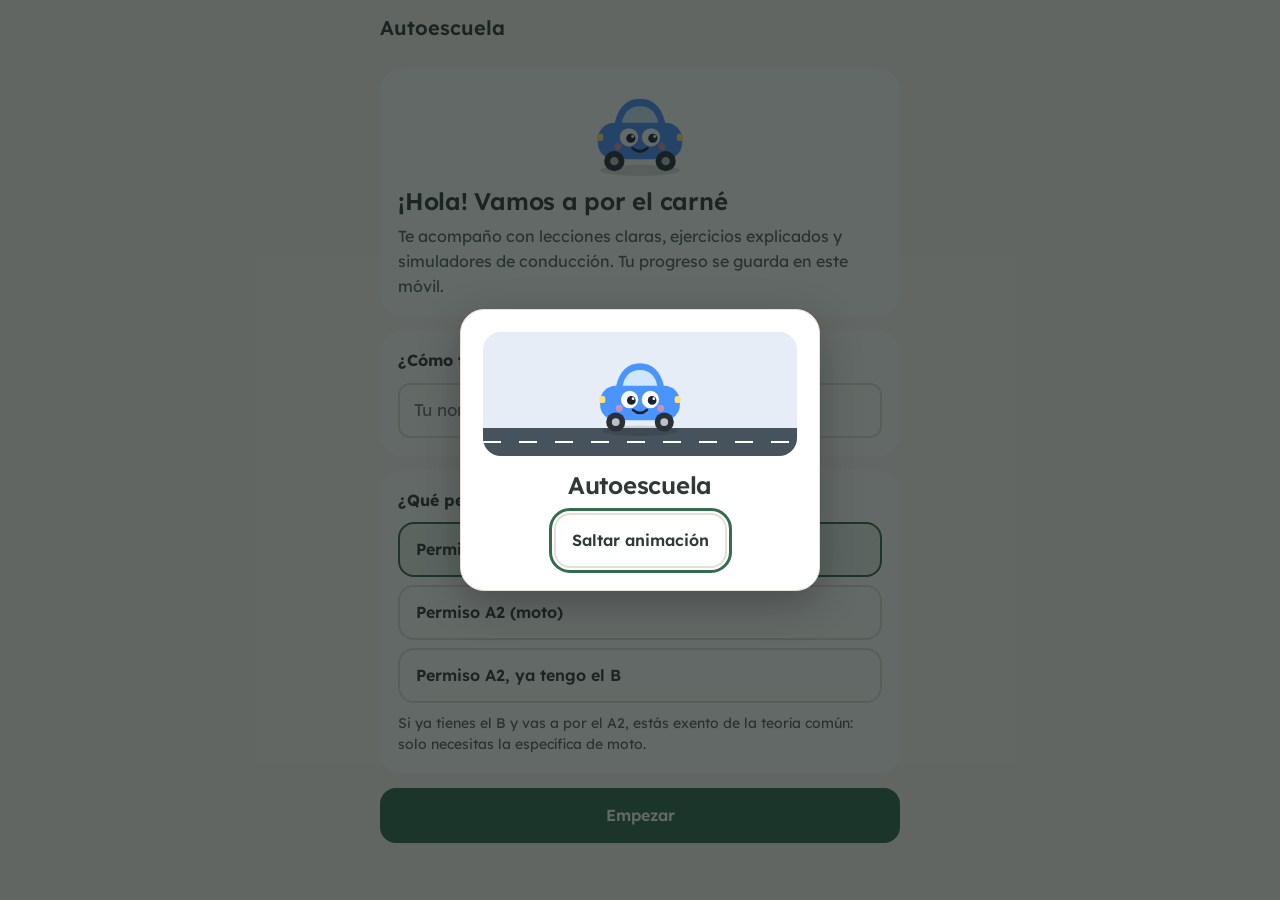
==== index.html @ 546254d5 "Add files via upload" ====
<!doctype html>
<html lang="es">
<head>
<meta charset="utf-8">
<meta name="viewport" content="width=device-width,initial-scale=1,viewport-fit=cover">
<title>Autoescuela</title>
<meta name="description" content="Prepara el teórico de la DGT de coche y moto: lecciones, tests y simuladores.">
<meta name="theme-color" content="#FBF8F2">
<link rel="manifest" href="manifest.webmanifest">
<link rel="icon" type="image/png" sizes="192x192" href="icon-192.png">
<link rel="apple-touch-icon" href="icon-192.png">
<link rel="stylesheet" href="https://fonts.googleapis.com/css2?family=Lexend:wght@400;500;600;700&display=swap">
<link rel="stylesheet" href="driving.css">
<style>
:root{padding-top:env(safe-area-inset-top,0px);padding-bottom:env(safe-area-inset-bottom,0px);color-scheme:light}
body{margin:0;font:14px/1.4 system-ui,-apple-system,"Segoe UI",sans-serif;-webkit-text-size-adjust:100%}
img{max-width:100%}
[hidden]{display:none!important}
</style>
</head>
<body>
<style>
/* Layout: app móvil de una columna, cabecera fija arriba y barra de 5 pestañas abajo */
:root{
  --bg:#FBF8F2; --surface:#FFFFFF; --surface2:#F4F0E8; color-scheme:light; --fg:#2F3A35; --muted:#55645B; --line:#E4E0D7; --control-line:#7E8C83;
  --accent:#356B50; --accent-soft:#E7EFE9; --accent-fg:#FFFFFF;
  --peach:#98512E; --peach-soft:#FBE9DD; --blue:#3F6694; --blue-soft:#E6EDF6;
  --ok:#306A46; --ok-bg:#E3F1E7; --bad:#9D3E2D; --bad-bg:#FBE6E0; --warn:#7D551C; --warn-bg:#FAF0DC;
  --display:"Lexend",system-ui,-apple-system,"Segoe UI",sans-serif;
  --body:"Lexend",system-ui,-apple-system,"Segoe UI",sans-serif;
}
:root.dk{
  --bg:#171B19; --surface:#212622; --surface2:#2A302C; --fg:#E6ECE8; --muted:#9DA8A1; --line:#343B36; --control-line:#829087;
  --accent:#7DBB99; --accent-soft:#25352C; --accent-fg:#13201A;
  --peach:#E39A70; --peach-soft:#3A2A21; --blue:#86A9D6; --blue-soft:#222D3A;
  --ok:#7DCB9A; --ok-bg:#1C3326; --bad:#EC8B78; --bad-bg:#3A221D; --warn:#E3B66A; --warn-bg:#352A17; color-scheme:dark}
body{background:var(--bg);color:var(--fg);font-family:var(--body);font-size:16px;line-height:1.5;padding-bottom:calc(76px + env(safe-area-inset-bottom,0px))}
body::before{content:"";position:fixed;inset:0 0 auto;height:env(safe-area-inset-top,0px);z-index:10;background:var(--bg)}
*{box-sizing:border-box}
.top{position:sticky;top:env(safe-area-inset-top,0px);z-index:5;background:var(--bg);padding-left:max(16px,env(safe-area-inset-left,0px));padding-right:max(16px,env(safe-area-inset-right,0px))}
.top-in{max-width:520px;margin:0 auto;display:flex;align-items:center;gap:10px;min-height:54px}
.top h1{font-family:var(--display);font-weight:700;font-size:22px;margin:0;flex:1;min-width:0;white-space:nowrap;overflow:hidden;text-overflow:ellipsis}
.backbtn{border:0;background:var(--surface);color:var(--fg);width:44px;height:44px;flex:none;border-radius:12px;display:grid;place-items:center;cursor:pointer;padding:0;font-size:20px}
.brand{font-family:var(--display);font-weight:700;font-size:22px;letter-spacing:.02em}
.brand span{color:var(--accent)}
main{padding-left:max(16px,env(safe-area-inset-left,0px));padding-right:max(16px,env(safe-area-inset-right,0px));padding-block:4px 24px}
.view{max-width:520px;margin:0 auto;display:flex;flex-direction:column;gap:14px}
h2{font-family:var(--display);font-weight:700;font-size:26px;line-height:1.1;margin:0;text-wrap:balance}
h3{font-family:var(--display);font-weight:700;font-size:20px;line-height:1.15;margin:0;text-wrap:balance}
.eyebrow{font-family:var(--display);font-weight:600;letter-spacing:.08em;text-transform:uppercase;font-size:13px;color:var(--accent)}
.muted{color:var(--muted)}
.small{font-size:14px}
p{margin:0}
.card{background:var(--surface);border-radius:16px;padding:16px;display:flex;flex-direction:column;gap:10px}
.section-title{font-family:var(--display);font-weight:600;letter-spacing:.08em;text-transform:uppercase;font-size:13px;color:var(--muted);margin-top:6px}
.btn{font:inherit;font-weight:700;font-size:16px;border-radius:12px;padding:13px 16px;cursor:pointer;border:2px solid var(--accent);background:var(--surface);color:var(--accent);text-align:center;transition:transform .1s}
.btn:active{transform:scale(.97)}
.btn.primary{background:var(--accent);color:var(--accent-fg)}
.btn.ghost{border-color:var(--line);color:var(--fg)}
.btn.danger{border-color:var(--bad);color:var(--bad)}
.btn:disabled{opacity:.4;cursor:default}
button:focus-visible,.item:focus-visible,textarea:focus-visible,input:focus-visible,summary:focus-visible{outline:3px solid var(--accent);outline-offset:2px}
.item{display:flex;align-items:center;gap:12px;background:var(--surface);border-radius:14px;padding:13px 14px;border:0;width:100%;text-align:left;font:inherit;color:var(--fg);cursor:pointer}
.item[disabled]{cursor:default;opacity:.55}
.item .ic{width:40px;height:40px;border-radius:11px;background:var(--accent-soft);color:var(--accent);display:grid;place-items:center;flex:none;font-family:var(--display);font-weight:700;font-size:17px}
.item .tx{flex:1;min-width:0;display:flex;flex-direction:column}
.item .tx b{font-weight:700;line-height:1.25}
.item .tx span{font-size:14px;color:var(--muted);line-height:1.3}
.item .chev{color:var(--muted);flex:none}
.list{display:flex;flex-direction:column;gap:8px}
.chip{display:inline-flex;align-items:center;gap:6px;font-size:13px;font-weight:700;border-radius:999px;padding:3px 10px;background:var(--surface2);color:var(--muted);white-space:nowrap}
.chip.ok{background:var(--ok-bg);color:var(--ok)} .chip.warn{background:var(--warn-bg);color:var(--warn)} .chip.acc{background:var(--accent-soft);color:var(--accent)} .chip.bad{background:var(--bad-bg);color:var(--bad)}
.done .ic{background:var(--ok-bg);color:var(--ok)}
.bar{height:8px;border-radius:5px;background:var(--surface2);overflow:hidden}
.bar i{display:block;height:100%;background:var(--accent);border-radius:5px}
.grid2{display:grid;grid-template-columns:1fr 1fr;gap:10px}
.stat{background:var(--surface);border-radius:14px;padding:12px 14px}
.stat b{display:block;font-family:var(--display);font-size:28px;line-height:1.1;font-variant-numeric:tabular-nums}
.stat span{font-size:13px;color:var(--muted)}
.progress-details summary{min-height:44px;padding-block:10px;font-weight:600;cursor:pointer}
.lesson-progress .list{margin-top:8px}
.lesson-progress .item{background:var(--surface2)}
.test-history ol{list-style:none;margin:4px 0 0;padding:0}
.test-history li{display:flex;flex-wrap:wrap;align-items:center;justify-content:space-between;gap:6px 12px;padding:10px 12px;border-radius:12px;background:var(--surface2)}
.test-history time,.test-history .muted{display:block}
.review-schedule h2{font-size:18px}
.saved-list{list-style:none;margin:0;padding:0}
.saved-search{display:grid;gap:4px}
.saved-preview .qimg svg{width:56px;height:56px}
.saved-actions{display:flex;flex-wrap:wrap;gap:8px}
.saved-actions .btn{padding:8px 12px;min-height:44px}
/* Nav */
.nav{position:fixed;left:0;right:0;bottom:0;z-index:6;background:var(--surface);border-top:1px solid var(--line);padding-bottom:env(safe-area-inset-bottom,0px);padding-left:max(4px,env(safe-area-inset-left,0px));padding-right:max(4px,env(safe-area-inset-right,0px))}
.nav-in{max-width:520px;margin:0 auto;display:grid;grid-template-columns:repeat(5,minmax(0,1fr))}
.nav button{border:0;border-radius:18px;background:none;font:inherit;font-size:12px;color:var(--muted);display:flex;flex-direction:column;align-items:center;gap:2px;min-height:44px;padding:8px 2px 9px;cursor:pointer;overflow-wrap:anywhere}
.nav button svg{width:24px;height:24px}
.nav button.on{background:var(--accent-soft);color:var(--accent);font-weight:600}
/* Home */
.hero{background:var(--accent);color:var(--accent-fg);border-radius:18px;padding:18px;display:flex;gap:16px;align-items:center}
.hero h2{color:inherit;font-size:28px}
.hero p{opacity:.9;font-size:14px}
.ring{flex:none}
/* Lesson */
.lesson p+p{margin-top:10px}
.lesson ul,.lesson ol{margin:8px 0 0;padding-left:22px;display:flex;flex-direction:column;gap:6px}
.key{background:var(--accent-soft);border-radius:14px;padding:14px 16px;font-weight:700;font-size:17px;line-height:1.4}
.key small{display:block;font-family:var(--display);font-weight:600;letter-spacing:.08em;text-transform:uppercase;font-size:12px;color:var(--accent);margin-bottom:2px}
.tip{background:var(--warn-bg);border-radius:14px;padding:12px 14px}
.tip b{color:var(--warn)}
.errs{background:var(--bad-bg);border-radius:14px;padding:12px 14px}
.errs b{color:var(--bad)}
.errs ul{margin:6px 0 0;padding-left:20px}
.ref{font-size:13px;color:var(--muted)}
.fig{background:var(--surface);border-radius:16px;overflow:hidden}
.fig svg{display:block;width:100%;height:auto}
.fig figcaption{padding:10px 14px;font-size:13px;color:var(--muted)}
figure{margin:0}
.signs{display:grid;grid-template-columns:repeat(4,1fr);gap:8px;padding:14px}
.signs div{display:flex;flex-direction:column;align-items:center;gap:6px;text-align:center;font-size:12px;line-height:1.25}
.signs svg{width:54px;height:54px}
.lesson-gallery{grid-template-columns:repeat(3,minmax(0,1fr))}
.parking-gallery{grid-template-columns:repeat(2,minmax(0,1fr))}
.emergency-lanes{padding:14px;display:grid;gap:10px;text-align:center}
.emergency-road{display:flex;background:var(--surface2);border:1px solid var(--line);border-radius:10px;overflow:hidden}
.emergency-road span{flex:1;display:grid;place-items:center;padding:8px 3px;font-size:12px}
.emergency-road span+span{border-inline-start:1px dashed var(--control-line)}
.emergency-road .emergency-gap{flex:1.3;background:var(--accent-soft);color:var(--accent);font-weight:600}
.lesson-ref a{color:var(--accent)}
.stopping-distance{padding:14px;text-align:center}
.stopping-distance .grid2{gap:4px}
.stopping-distance span{padding:8px;border-radius:8px;background:var(--blue-soft);color:var(--blue);font-size:13px}
.stopping-distance span+span{background:var(--warn-bg);color:var(--warn)}
.ladder{list-style:none;margin:0;padding:14px;display:flex;flex-direction:column;gap:6px;counter-reset:l}
.ladder li{counter-increment:l;background:var(--accent);color:var(--accent-fg);border-radius:10px;padding:8px 12px;font-weight:700;font-size:15px;display:flex;gap:10px;align-items:center}
.ladder li::before{content:counter(l);font-family:var(--display);font-size:20px;opacity:.8;width:16px}
.ladder li:nth-child(2){width:92%;opacity:.92}.ladder li:nth-child(3){width:84%;opacity:.84}.ladder li:nth-child(4){width:76%;opacity:.76}.ladder li:nth-child(5){width:68%;opacity:.68}
/* Quiz */
.qhead{display:flex;justify-content:space-between;align-items:center;gap:10px}
.q-save{align-self:flex-start;display:flex;align-items:center;gap:8px;min-height:44px;padding:7px 10px;font-size:14px}
.q-save svg{width:18px;height:18px;flex:none}
.q-save[aria-pressed="true"] svg{fill:currentColor}
.qprog{display:flex;gap:4px;flex-wrap:wrap}
.qprog span{width:14px;height:6px;border-radius:3px;background:var(--line)}
.qprog span.ok{background:var(--ok)}.qprog span.bad{background:var(--bad)}.qprog span.now{background:var(--accent)}
.qtext{font-size:18px;font-weight:700;line-height:1.35}
.qimg{display:flex;justify-content:center;padding:6px 0}
.qimg svg{width:96px;height:96px}
.opts{display:flex;flex-direction:column;gap:8px}
.opt{display:flex;gap:12px;align-items:flex-start;text-align:left;font:inherit;font-size:16px;background:var(--surface);color:var(--fg);border:2px solid var(--line);border-radius:12px;padding:12px 14px;cursor:pointer}
.opt b{font-family:var(--display);font-size:18px;color:var(--muted);width:16px;flex:none}
.opt.ok{border-color:var(--ok);background:var(--ok-bg)} .opt.ok b{color:var(--ok)}
.opt.bad{border-color:var(--bad);background:var(--bad-bg)} .opt.bad b{color:var(--bad)}
.opt:disabled{cursor:default}
.fb{border-radius:12px;padding:12px 14px;display:flex;flex-direction:column;gap:6px}
.fb.ok{background:var(--ok-bg)}.fb.bad{background:var(--bad-bg)}
.fb .v{font-family:var(--display);font-weight:700;font-size:20px}
.fb.ok .v{color:var(--ok)}.fb.bad .v{color:var(--bad)}
.q-verdict{display:flex;align-items:center;justify-content:space-between;gap:12px;min-height:52px}
.q-reaction{flex:none;display:grid;place-items:center;line-height:1}
.q-correct-star{font-size:32px;margin-inline-end:8px}
.q-sad-car svg{display:block}
@media (prefers-reduced-motion: no-preference){
  .q-correct-star{animation:q-star-pop .6s ease-out}
  .q-sad-car{animation:q-car-sigh .7s ease-out}
}
@keyframes q-star-pop{0%{transform:scale(.4);opacity:0}45%{transform:scale(1.45) rotate(-14deg)}75%{transform:scale(.9) rotate(8deg)}100%{transform:none;opacity:1}}
@keyframes q-car-sigh{0%,100%{transform:none}40%{transform:translateY(4px) rotate(-8deg) scale(.96)}}
.result{text-align:center;align-items:center}
.result .big{font-family:var(--display);font-weight:700;font-size:60px;line-height:1;font-variant-numeric:tabular-nums}
.result .retry-missed{width:100%}
.review{display:flex;flex-direction:column;gap:8px;text-align:left;width:100%}
.review div{background:var(--surface2);border-radius:12px;padding:10px 12px;font-size:14px}
/* Sim */
.drive{gap:10px}
.drive-scene{position:relative;overflow:hidden;border-radius:20px;background:#46554e;max-width:100%}
.drive-scene canvas{display:block;width:100%;height:auto}
.drive-key{display:flex;flex-wrap:wrap;gap:6px 14px}
.drive-key span{display:flex;align-items:center;gap:5px}
.drive-key i{width:10px;height:10px;border-radius:4px;background:#2f8bff}
.drive-key span+span i{background:#efaa57}
.drive-feedback{min-height:1.55em}
.drive-feedback.is-error{color:var(--bad);background:var(--bad-bg);padding:8px 10px;border-radius:10px}
.drive-feedback a{color:var(--accent)}
.drive-actions{display:grid;gap:8px;grid-template-columns:repeat(2,minmax(0,1fr))}
.drive-actions .btn{min-height:48px;padding:8px 10px}
.drive-actions .btn:only-child{grid-column:1/-1}
.scene{background:#C9C4B8;border-radius:16px;overflow:hidden;aspect-ratio:1/1;max-width:100%;position:relative}
.scene svg{display:block;width:100%;height:100%}
.scene.shake{animation:shake .45s}
@keyframes shake{20%{transform:translate(-5px,2px)}40%{transform:translate(5px,-2px)}60%{transform:translate(-3px,1px)}80%{transform:translate(3px,0)}}
.legend{display:flex;gap:14px;font-size:13px;color:var(--muted);flex-wrap:wrap}
.legend i{display:inline-block;width:10px;height:16px;border-radius:3px;vertical-align:-3px;margin-right:6px}
.simopts{display:grid;grid-template-columns:1fr 1fr;gap:10px}
.lb1{animation:blink .5s infinite}.lb2{animation:blink .5s infinite .25s}
@keyframes blink{50%{opacity:.15}}
textarea{width:100%;min-height:110px;font:13px/1.4 ui-monospace,Menlo,Consolas,monospace;background:var(--surface2);color:var(--fg);border:1px solid var(--line);border-radius:12px;padding:10px}
input[type=text],input[type=search]{width:100%;font:inherit;font-size:17px;padding:12px 14px;border-radius:12px;border:2px solid var(--line);background:var(--surface);color:var(--fg)}
.choice{display:flex;flex-direction:column;gap:8px}
.choice button{text-align:left}
.choice button.sel{border-color:var(--accent);background:var(--accent-soft)}
.note{font-size:13px;color:var(--muted);text-align:center}
@media (prefers-reduced-motion: reduce){.scene.shake,.lb1,.lb2{animation:none}.btn{transition:none}}
.tutor-chat summary{min-height:44px;padding-block:10px;cursor:pointer}
.tutor-chat form{display:grid;grid-template-columns:minmax(0,1fr);gap:8px;padding-top:4px}
.tutor-chat textarea,.tutor-chat input[type=password]{font:inherit;line-height:1.5;width:100%;border:1px solid var(--control-line);border-radius:12px;padding:10px 12px;background:var(--surface2);color:var(--fg)}
.tutor-chat input[type=password]{min-height:44px}
.tutor-remember{display:flex;align-items:center;gap:10px;min-height:44px;cursor:pointer}
.tutor-remember input{width:20px;height:20px;margin:0;flex:none;accent-color:var(--accent)}
.tutor-status:empty{position:absolute;width:1px;height:1px;overflow:hidden;clip-path:inset(50%)}
.tutor-sheet{inset:auto 0 0;margin:0 auto;width:min(100%,520px);max-width:none;max-height:min(86vh,720px);max-height:min(86dvh,720px);padding:0;border:0;border-radius:24px 24px 0 0;background:var(--surface);color:var(--fg);box-shadow:0 12px 48px #0004;overflow:hidden}
.tutor-sheet[open]{display:flex;flex-direction:column}
.tutor-sheet::backdrop{background:#101a16a6}
body:has(.tutor-sheet[open]){overflow:hidden}
.tutor-sheet-head{display:flex;align-items:center;justify-content:space-between;gap:10px;padding:12px 18px;background:var(--accent-soft)}
.tutor-sheet-art{flex:none;display:grid;place-items:center;width:78px;height:64px;border-radius:18px;background:var(--blue-soft)}
.tutor-sheet-art svg{display:block}
.tutor-sheet-body{min-height:0;overflow:auto;overscroll-behavior:contain;padding:16px 18px}
.tutor-sheet-body:focus-visible{outline:2px solid var(--accent);outline-offset:-2px}
.tutor-sheet-doubt{display:grid;gap:4px;margin:0 0 16px;padding:10px 12px;border-radius:12px;background:var(--surface2);overflow-wrap:anywhere;white-space:pre-wrap}
.tutor-answer{font-family:var(--body);font-size:16px;line-height:1.55;white-space:pre-wrap;overflow-wrap:anywhere}
.tutor-sheet-foot{display:flex;flex-wrap:wrap;gap:8px;padding:10px 18px calc(12px + env(safe-area-inset-bottom,0px));border-top:1px solid var(--line)}
.tutor-sheet-foot .btn{flex:1 1 128px;padding-inline:10px}
@media (min-width:600px){.tutor-sheet{inset:0;margin:auto;border-radius:24px}}
.tutor-wait{display:flex;align-items:center;gap:8px;min-height:56px;padding:6px 12px;border-radius:16px;background:var(--accent-soft);color:var(--fg);font-size:14px}
.tutor-wait[hidden]{display:none}
.tutor-wait-mascot{position:relative;display:grid;place-items:center;width:52px;height:48px;flex:none;animation:tutor-bounce .8s ease-in-out infinite alternate}
.tutor-wait-mascot::after{content:'✨';position:absolute;right:-2px;top:0;font-size:15px;animation:tutor-sparkle .8s ease-in-out infinite alternate}
.tutor-wait-mascot svg{width:52px;height:auto}
@keyframes tutor-bounce{to{transform:translateY(-5px) rotate(-4deg)}}
@keyframes tutor-sparkle{to{transform:translateY(-4px) scale(1.2);opacity:.55}}
@media (prefers-reduced-motion: reduce){.tutor-wait-mascot,.tutor-wait-mascot::after{animation:none}}

/* ===== Estilo cálido ===== */
body{padding-bottom:calc(100px + env(safe-area-inset-bottom,0px));line-height:1.55}
h2{font-weight:600;font-size:24px;letter-spacing:-.01em}
h3{font-weight:600;font-size:18px}
.top h1{font-weight:600;font-size:19px}
.backbtn{border-radius:50%}
.brand{font-family:var(--body);font-weight:600;font-size:20px;letter-spacing:0}
.eyebrow,.section-title{font-family:var(--body);font-weight:500;text-transform:none;letter-spacing:0;font-size:13.5px}
.section-title{color:var(--muted);margin:8px 4px 0}
.card{border-radius:22px;padding:18px}
.item{border-radius:20px;padding:13px 14px}
.item .ic{width:46px;height:46px;border-radius:15px;font-family:var(--body);font-weight:600;font-size:16px}
.item .ic.peach{background:var(--peach-soft);color:var(--peach)}.item .ic.blue{background:var(--blue-soft);color:var(--blue)}
.item .ic svg{width:22px;height:22px}
.item .tx b{font-weight:600}
.item .chev{width:32px;height:32px;border-radius:50%;background:var(--surface2);display:grid;place-items:center;color:var(--fg);font-size:18px}
.btn{border-radius:16px;font-weight:600}
.chip{font-weight:600}
.stat{border-radius:20px}
.stat b{font-family:var(--body);font-weight:600;font-size:26px}
.nav{left:max(12px,env(safe-area-inset-left,0px));right:max(12px,env(safe-area-inset-right,0px));bottom:calc(12px + env(safe-area-inset-bottom,0px));border:0;border-radius:22px;box-shadow:0 4px 18px rgba(47,58,53,.12);padding:4px 0}
.hi{display:flex;justify-content:space-between;align-items:center;gap:12px;margin-top:4px}
.hi p{font-size:14px;color:var(--muted)}
.hi h2{font-size:26px}
.av{width:54px;height:54px;border-radius:50%;background:var(--accent-soft);display:grid;place-items:center;flex:none}
.prog{background:var(--surface);border-radius:22px;padding:16px;display:flex;gap:14px;align-items:center}
.prog .ring{color:var(--fg)}
.themebtn{border:0;background:var(--surface);color:var(--fg);width:44px;height:44px;flex:none;border-radius:50%;display:grid;place-items:center;cursor:pointer;padding:0}
.themebtn svg{width:20px;height:20px}
.quote{background:var(--accent-soft);border-radius:20px;padding:14px 16px;font-size:14.5px;display:flex;gap:10px;align-items:center}
.key{border-radius:20px;font-weight:600;font-size:16.5px}
.key small{font-family:var(--body);font-weight:500;text-transform:none;letter-spacing:0;font-size:13px}
.tip,.errs{border-radius:20px;padding:14px 16px}
.opt{border-radius:16px;border-width:1.5px}
.opt b{font-family:var(--body);font-weight:600;font-size:15px}
.qtext{font-weight:600}
.fb{border-radius:18px;padding:14px 16px}
.fb .v{font-family:var(--body);font-weight:600;font-size:18px}
.result .big{font-family:var(--body);font-weight:600}
.ladder li{border-radius:14px;font-weight:600}
.ladder li::before{font-family:var(--body);font-size:16px}
.scene,.fig{border-radius:22px}
.mascot-c{display:flex;justify-content:center}
.welcome{width:min(calc(100% - 32px),360px);max-height:calc(100dvh - 32px);padding:22px;border:1px solid var(--line);border-radius:24px;background:var(--surface);color:var(--fg);text-align:center;box-shadow:0 12px 40px #0004}
.welcome::backdrop{background:#101a16a6}
.welcome-scene{position:relative;display:grid;place-items:center;height:124px;margin-bottom:16px;overflow:hidden;border-radius:18px;background:var(--blue-soft)}
.welcome-scene::before{content:'';position:absolute;inset:auto 0 0;height:28px;background:repeating-linear-gradient(90deg,#fff 0 18px,transparent 18px 36px) center/auto 2px repeat-x,#46535d}
.welcome-car{display:grid;z-index:1;animation:welcome-arrive .95s cubic-bezier(.2,.75,.25,1) both}
.welcome-title{margin-bottom:14px}
@keyframes welcome-arrive{0%{transform:translateX(-165%) rotate(-6deg)}72%{transform:translateX(8%) translateY(-6px) rotate(4deg)}100%{transform:none}}
@media (prefers-reduced-motion:reduce){.welcome-car{animation:none}}
.sg{display:inline-flex;align-items:center;gap:4px;white-space:nowrap;vertical-align:middle;line-height:1}
.sg svg{width:1.7em;height:1.7em;flex:none}
.sg b{font-weight:600}
.ref .sg svg{width:1.6em;height:1.6em}
.listen{display:flex;align-items:center;justify-content:center;gap:8px;border-color:var(--line);color:var(--fg)}
.listen svg,.xctl svg{width:20px;height:20px}
.xpl{background:var(--surface);border-radius:22px;overflow:hidden;display:flex;flex-direction:column}
.xpl .scene{border-radius:0}
.xbadge{display:flex;align-items:center;gap:8px;padding:12px 16px 0;font-size:13px;font-weight:500;color:var(--blue)}
.xcap{padding:12px 16px 4px;display:flex;flex-direction:column;gap:4px;min-height:96px}
.xcap .xstep{font-size:13px;color:var(--muted);font-weight:500}
.xcap p{font-size:16px;line-height:1.5}
.xctl{display:grid;grid-template-columns:1fr auto auto;gap:8px;padding:8px 16px 12px}
.xctl .btn{display:flex;align-items:center;justify-content:center;gap:8px;padding:11px 14px}
.xdots{display:flex;gap:6px;padding:0 16px 8px}
.xdots button{flex:1;min-height:44px;border-radius:10px;border:0;background:none;padding:0;cursor:pointer}
.xdots button::before{content:'';display:block;height:6px;border-radius:3px;background:var(--control-line)}
.xdots button.on::before{height:10px;background:var(--blue)}.xdots button.past::before{background:var(--accent)}
@media (max-width:360px){.xctl{grid-template-columns:repeat(2,1fr)}#xplay{grid-column:1/-1}}
.ind{animation:blink .6s infinite}
.fx{position:fixed;inset:0;pointer-events:none;z-index:50;overflow:hidden}
.emo{position:absolute;font-size:60px;line-height:1;animation:pop 1.6s cubic-bezier(.2,.9,.3,1.2) forwards}
.emo.small{font-size:30px;animation:rise 1.8s ease-out forwards}
.emo.car{font-size:46px;animation:drive 2s ease-in-out forwards}
@keyframes pop{0%{transform:translate(-50%,-50%) scale(0) rotate(-20deg);opacity:0}25%{transform:translate(-50%,-50%) scale(1.25) rotate(8deg);opacity:1}40%{transform:translate(-50%,-50%) scale(.95) rotate(-4deg)}55%{transform:translate(-50%,-50%) scale(1.05) rotate(0)}80%{transform:translate(-50%,-62%) scale(1);opacity:1}100%{transform:translate(-50%,-90%) scale(.9);opacity:0}}
@keyframes rise{0%{transform:translateY(0) scale(.4);opacity:0}20%{opacity:1;transform:translateY(-20px) scale(1)}100%{transform:translateY(-240px) scale(.9) rotate(var(--r));opacity:0}}
@keyframes drive{0%{transform:translateX(-80px) scaleX(-1)}15%{transform:translateX(30px) scaleX(-1) translateY(-6px)}100%{transform:translateX(110vw) scaleX(-1)}}
@media (prefers-reduced-motion: reduce){.emo,.emo.small,.emo.car{animation-duration:.01s}.ind{animation:none}}
</style>

<header class="top" id="top"><div class="top-in" id="topIn"></div></header>
<main><div class="view" id="view"></div></main>
<nav class="nav" id="nav" aria-label="Secciones"><div class="nav-in" id="navIn"></div></nav>

<script>
"use strict";
const VERSION='0.10.3';
const TUTOR_URL=location.hostname==='gittinach.github.io'
  ?'https://autoescuela-tutor.onrender.com/api/tutor'
  :location.protocol==='file:'?'':'/api/tutor';
/* ================= Guardado ================= */
const KEY='autoescuela_v1';
let S={profile:null,q:{},lessons:{},sims:{},tests:[],days:[]};
const isObject=v=>v!==null&&typeof v==='object'&&!Array.isArray(v);
const isCount=v=>Number.isSafeInteger(v)&&v>=0;
const isBool=v=>typeof v==='boolean';
function validProgress(v){
  return isObject(v)&&
    (v.profile===null||(isObject(v.profile)&&typeof v.profile.name==='string'&&['B','A2','A2B'].includes(v.profile.obj)))&&
    isObject(v.q)&&Object.values(v.q).every(r=>isObject(r)&&isCount(r.n)&&isCount(r.ok)&&r.ok<=r.n&&
      isCount(r.streak)&&r.streak<=r.ok&&isCount(r.due)&&isBool(r.last)&&isBool(r.wrong))&&
    isObject(v.lessons)&&Object.values(v.lessons).every(isBool)&&
    isObject(v.sims)&&Object.values(v.sims).every(r=>isObject(r)&&isCount(r.total)&&r.total>0&&
      isCount(r.best)&&r.best<=r.total&&isCount(r.last)&&r.last<=r.best)&&
    Array.isArray(v.tests)&&v.tests.every(r=>isObject(r)&&isCount(r.d)&&isCount(r.n)&&isCount(r.ok)&&r.ok<=r.n&&typeof r.mode==='string')&&
    Array.isArray(v.days)&&v.days.every(d=>typeof d==='string'&&/^\d{4}-\d{2}-\d{2}$/.test(d))&&
    (v.savedQuestions===undefined||(Array.isArray(v.savedQuestions)&&v.savedQuestions.every(id=>typeof id==='string')))&&
    (v.masteredTopics===undefined||(Array.isArray(v.masteredTopics)&&v.masteredTopics.every(id=>typeof id==='string')))&&
    (v.theme===undefined||['light','dark'].includes(v.theme))&&
    (v.voice===undefined||typeof v.voice==='string')&&
    (v.mute===undefined||isBool(v.mute))&&
    ['rate','pitch'].every(k=>v[k]===undefined||(Number.isFinite(v[k])&&v[k]>0&&v[k]<=2));
}
const storageNotice=document.createElement('p');
storageNotice.className='card';
storageNotice.setAttribute('role','status');
storageNotice.hidden=true;
document.querySelector('main').before(storageNotice);
function storageStatus(message=''){
  storageNotice.textContent=message;
  storageNotice.hidden=!message;
}
let invalidSavedProgress=false;
try{
  const raw=localStorage.getItem(KEY);
  if(raw!==null){
    invalidSavedProgress=true;
    const data=JSON.parse(raw);
    if(!validProgress(data))throw new Error('Progreso no válido');
    S=data;
    invalidSavedProgress=false;
  }
}catch(e){
  storageStatus(invalidSavedProgress?'El progreso guardado no se puede leer. Se conservará al guardar los datos de esta sesión.':'El navegador no permite leer el progreso guardado.');
}
function applyTheme(){document.documentElement.classList.toggle('dk',S.theme==='dark');}
applyTheme();
function save(data=S){
  try{
    if(invalidSavedProgress){
      localStorage.setItem(KEY+'_previous',localStorage.getItem(KEY));
      invalidSavedProgress=false;
    }
    localStorage.setItem(KEY,JSON.stringify(data));
    storageStatus();
    return true;
  }catch(e){
    storageStatus('No se ha podido guardar el progreso. Copia tus datos desde Progreso antes de cerrar.');
    return false;
  }
}
const today=()=>{const d=new Date();return d.getFullYear()+'-'+String(d.getMonth()+1).padStart(2,'0')+'-'+String(d.getDate()).padStart(2,'0');};
function markDay(){const t=today();if(S.days.includes(t))return false;S.days.push(t);S.days=S.days.slice(-90);return streak()>=2;}
function streak(){if(!S.days.length)return 0;const set=new Set(S.days);let n=0;const d=new Date();if(!set.has(today()))d.setDate(d.getDate()-1);
  for(;;){const k=d.getFullYear()+'-'+String(d.getMonth()+1).padStart(2,'0')+'-'+String(d.getDate()).padStart(2,'0');if(set.has(k)){n++;d.setDate(d.getDate()-1);}else break;}return n;}
const DAY=864e5;
function record(id,ok){const r=S.q[id]||{n:0,ok:0,last:false,streak:0,wrong:false,due:0};r.n++;r.last=ok;
  if(ok){r.ok++;r.streak++;r.due=Date.now()+[1,3,7][Math.min(r.streak-1,2)]*DAY;}else{r.streak=0;r.wrong=true;r.due=Date.now()+DAY;}
  S.q[id]=r;const earnedStreak=markDay();save();return earnedStreak;}
const isFallo=id=>{const r=S.q[id];return r&&r.wrong&&r.streak<3;};

/* ================= Temario ================= */
const COMUN=[['1','Normas generales y el conductor'],['2','La vía'],['3','Señalización'],['4','Velocidad'],['5','Prioridad de paso'],['6','Incorporación y cambios de dirección'],['7','Adelantamientos'],['8','Parada y estacionamiento'],['9','Alumbrado y señales del vehículo'],['10','Autopistas, autovías y túneles'],['11','Factores de riesgo'],['12','Seguridad vial'],['13','Seguridad pasiva y activa'],['14','El vehículo'],['15','Accidentes y primeros auxilios'],['16','Conducción eficiente y medio ambiente']];
const MOTO=[['M1','Equipamiento y protección'],['M2','La motocicleta'],['M3','Técnica de conducción'],['M4','Circulación en moto'],['M5','Pasajero y carga'],['M6','Situaciones de riesgo']];
const OBJ={B:'Permiso B (coche)',A2:'Permiso A2 (moto)',A2B:'Permiso A2, ya tengo el B'};

/* ================= Gráficos comunes ================= */
const DEFS=`<defs>
 <linearGradient id="gYou" x1="0" x2="1"><stop offset="0" stop-color="#1F5FC4"/><stop offset=".5" stop-color="#4A94FF"/><stop offset="1" stop-color="#1F5FC4"/></linearGradient>
 <linearGradient id="gOth" x1="0" x2="1"><stop offset="0" stop-color="#D9821C"/><stop offset=".5" stop-color="#FFB547"/><stop offset="1" stop-color="#D9821C"/></linearGradient>
 <linearGradient id="gGrey" x1="0" x2="1"><stop offset="0" stop-color="#5F666E"/><stop offset=".5" stop-color="#9AA2AA"/><stop offset="1" stop-color="#5F666E"/></linearGradient>
 <linearGradient id="gAmb" x1="0" x2="1"><stop offset="0" stop-color="#DADADA"/><stop offset=".5" stop-color="#FFFFFF"/><stop offset="1" stop-color="#DADADA"/></linearGradient>
 <linearGradient id="gGlass" x1="0" y1="0" x2="0" y2="1"><stop offset="0" stop-color="#9FC3E0"/><stop offset="1" stop-color="#22324A"/></linearGradient>
 <radialGradient id="gRoad" cx=".5" cy=".5" r=".7"><stop offset="0" stop-color="#555C63"/><stop offset="1" stop-color="#454B51"/></radialGradient>
 <radialGradient id="gGrass" cx=".4" cy=".35" r=".9"><stop offset="0" stop-color="#8DB868"/><stop offset="1" stop-color="#6E9A50"/></radialGradient>
 <pattern id="pTiles" width="6" height="6" patternUnits="userSpaceOnUse"><rect width="6" height="6" fill="#C9C4B8"/><path d="M0 0H6M0 0V6" stroke="#B7B1A4" stroke-width=".6"/></pattern>
 <pattern id="pDirt" width="10" height="10" patternUnits="userSpaceOnUse"><rect width="10" height="10" fill="#A88B62"/><circle cx="2" cy="3" r="1" fill="#8E7350"/><circle cx="7" cy="8" r="1.2" fill="#BCA27A"/><circle cx="8" cy="2" r=".8" fill="#8E7350"/></pattern>
</defs>`;
const tree=(x,y,r)=>`<circle cx="${x+3}" cy="${y+4}" r="${r}" fill="rgba(0,0,0,.22)"/><circle cx="${x}" cy="${y}" r="${r}" fill="#3F6B30"/><circle cx="${x-r*.25}" cy="${y-r*.25}" r="${r*.62}" fill="#5A8C42"/><circle cx="${x-r*.38}" cy="${y-r*.4}" r="${r*.25}" fill="#77AA57"/>`;
function roofHip(x,y,w,h){const i=Math.min(w,h)/2;
  return `<rect x="${x+4}" y="${y+5}" width="${w}" height="${h}" fill="rgba(0,0,0,.25)"/><polygon points="${x},${y} ${x+w},${y} ${x+w-i},${y+i} ${x+i},${y+h-i}" fill="#C46A48"/><polygon points="${x},${y} ${x+i},${y+h-i} ${x},${y+h}" fill="#A9573A"/><polygon points="${x+w},${y} ${x+w},${y+h} ${x+w-i},${y+i}" fill="#B35F40"/><polygon points="${x},${y+h} ${x+w},${y+h} ${x+w-i},${y+i} ${x+i},${y+h-i}" fill="#9A4F34"/><line x1="${x+i}" y1="${y+h-i}" x2="${x+w-i}" y2="${y+i}" stroke="#7E3F29" stroke-width="1.2"/>`;}
function roofFlat(x,y,w,h){return `<rect x="${x+4}" y="${y+5}" width="${w}" height="${h}" fill="rgba(0,0,0,.25)"/><rect x="${x}" y="${y}" width="${w}" height="${h}" fill="#A9AEB4" stroke="#8B9097" stroke-width="2"/><rect x="${x+10}" y="${y+10}" width="14" height="10" fill="#C9CDD2" stroke="#7E848B"/><circle cx="${x+17}" cy="${y+15}" r="3" fill="#7E848B"/><rect x="${x+w-26}" y="${y+h-24}" width="16" height="14" fill="#C9CDD2" stroke="#7E848B"/>`;}
const grass=(x,y,w,h)=>`<rect x="${x}" y="${y}" width="${w}" height="${h}" fill="url(#gGrass)"/>`;
function octagon(cx,cy,r){const o=[];for(let i=0;i<8;i++){const a=(22.5+45*i)*Math.PI/180;o.push((cx+r*Math.cos(a)).toFixed(1)+','+(cy+r*Math.sin(a)).toFixed(1));}return o.join(' ');}

function bg(s){
  const mark='#F2F2EC',curb='#8D887D',round=s.scene==='round';
  let g=`<rect width="300" height="300" fill="url(#pTiles)"/>`;
  g+=grass(0,0,110,110)+roofHip(10,10,84,82);
  g+=grass(190,0,110,110)+tree(222,30,13)+tree(260,62,16)+tree(215,82,9)+tree(275,20,9);
  g+=grass(0,190,110,110)+tree(30,225,15)+tree(78,262,13)+tree(40,280,9)+tree(85,212,8);
  g+=grass(190,190,110,110)+roofFlat(208,208,82,82);
  if(round) g+=`<circle cx="150" cy="150" r="92" fill="url(#pTiles)"/>`;
  else [[110,110,1,1],[190,110,-1,1],[110,190,1,-1],[190,190,-1,-1]].forEach(([x,y,h,v])=>{g+=`<path d="M${x} ${y} L${x} ${y-v*14} Q${x} ${y} ${x-h*14} ${y} Z" fill="url(#pTiles)"/>`;});
  g+=`<rect x="0" y="120" width="300" height="60" fill="url(#gRoad)"/><rect x="120" y="0" width="60" height="300" fill="url(#gRoad)"/>`;
  if(s.dirt) g+=`<rect x="180" y="120" width="120" height="60" fill="url(#pDirt)"/><path d="M180 120 Q186 150 180 180" fill="#A88B62"/>`;
  const L=round?76:120,H=round?224:180;
  g+=`<g stroke="${curb}" stroke-width="2"><line x1="120" y1="0" x2="120" y2="${L}"/><line x1="180" y1="0" x2="180" y2="${L}"/><line x1="120" y1="${H}" x2="120" y2="300"/><line x1="180" y1="${H}" x2="180" y2="300"/><line y1="120" x1="0" y2="120" x2="${L}"/><line y1="180" x1="0" y2="180" x2="${L}"/>`+
     (s.dirt?'':`<line y1="120" x1="${H}" y2="120" x2="300"/><line y1="180" x1="${H}" y2="180" x2="300"/>`)+`</g>`;
  const dash=`stroke="${mark}" stroke-width="2" stroke-dasharray="11 8"`;
  if(!round){
    g+=`<line x1="150" y1="0" x2="150" y2="116" ${dash}/><line x1="150" y1="184" x2="150" y2="300" ${dash}/><line x1="0" y1="150" x2="116" y2="150" ${dash}/>`;
    if(!s.dirt) g+=`<line x1="184" y1="150" x2="300" y2="150" ${dash}/>`;
    if(s.stop){
      g+=`<line x1="151" y1="186" x2="179" y2="186" stroke="${mark}" stroke-width="4"/><text x="165" y="243" fill="${mark}" font-family="Barlow Condensed,Arial Narrow,sans-serif" font-weight="700" font-size="15" text-anchor="middle" letter-spacing="1">STOP</text>`;
      g+=`<circle cx="196" cy="221" r="2" fill="rgba(0,0,0,.3)"/><line x1="193" y1="206" x2="193" y2="220" stroke="#9AA0A6" stroke-width="2"/><polygon points="${octagon(193,206,11)}" fill="#C8262B" stroke="#fff" stroke-width="1.6"/><text x="193" y="208.8" fill="#fff" font-family="Arial,sans-serif" font-weight="700" font-size="6.6" text-anchor="middle">STOP</text>`;
    }
  }else{
    g+=`<circle cx="150" cy="150" r="80" fill="url(#gRoad)"/><circle cx="150" cy="150" r="54" fill="none" stroke="${mark}" stroke-width="1.6" stroke-dasharray="8 7"/>`;
    g+=`<circle cx="150" cy="150" r="31" fill="#E9E6DE"/><circle cx="150" cy="150" r="28" fill="url(#gGrass)"/><circle cx="150" cy="150" r="20" fill="none" stroke="#C9A93E" stroke-width="3" stroke-dasharray="2 3"/>`+tree(150,150,11);
    const yl=`stroke="${mark}" stroke-width="2.5" stroke-dasharray="5 4"`;
    g+=`<line x1="151" y1="232" x2="179" y2="232" ${yl}/><line x1="121" y1="68" x2="149" y2="68" ${yl}/><line x1="232" y1="121" x2="232" y2="149" ${yl}/><line x1="68" y1="151" x2="68" y2="179" ${yl}/>`;
    g+=`<polygon points="157,252 173,252 165,268" fill="none" stroke="${mark}" stroke-width="2.2"/>`;
    g+=`<line x1="150" y1="0" x2="150" y2="60" ${dash}/><line x1="150" y1="240" x2="150" y2="300" ${dash}/><line x1="0" y1="150" x2="60" y2="150" ${dash}/><line x1="240" y1="150" x2="300" y2="150" ${dash}/>`;
    g+=`<circle cx="199" cy="264" r="2" fill="rgba(0,0,0,.3)"/><line x1="196" y1="248" x2="196" y2="263" stroke="#9AA0A6" stroke-width="2"/><polygon points="184,242 208,242 196,262" fill="#fff" stroke="#C8262B" stroke-width="3.5" stroke-linejoin="round"/>`;
  }
  return g;
}
const KINDS={you:['gYou','#174A9C'],oth:['gOth','#B5640F'],grey:['gGrey','#454B52'],amb:['gAmb','#9A9A9A']};
function carBody(kind){const [grad,tail]=KINDS[kind]||KINDS.grey;
  return `<rect x="-8" y="-13" width="18" height="31" rx="6" fill="rgba(0,0,0,.28)" transform="translate(1.5 1.5)"/>
 <rect x="-10" y="-10" width="3" height="7" rx="1" fill="#1B1D20"/><rect x="7" y="-10" width="3" height="7" rx="1" fill="#1B1D20"/><rect x="-10" y="5" width="3" height="7" rx="1" fill="#1B1D20"/><rect x="7" y="5" width="3" height="7" rx="1" fill="#1B1D20"/>
 <rect x="-8.5" y="-15.5" width="17" height="31" rx="5.5" fill="url(#${grad})" stroke="rgba(0,0,0,.35)" stroke-width=".8"/>
 <path d="M-6.5 -7 Q0 -9.5 6.5 -7 L5.5 -2.5 H-5.5 Z" fill="url(#gGlass)"/>
 <rect x="-5.5" y="-2.5" width="11" height="8.5" rx="1.5" fill="${tail}" opacity=".55"/>
 <path d="M-5.5 6 H5.5 L6.3 9.5 Q0 11 -6.3 9.5 Z" fill="url(#gGlass)" opacity=".85"/>
 <rect x="-10.5" y="-6.5" width="2.5" height="2" rx="1" fill="${tail}"/><rect x="8" y="-6.5" width="2.5" height="2" rx="1" fill="${tail}"/>
 <rect x="-7" y="-15.6" width="4" height="2" rx="1" fill="#FFF6CC"/><rect x="3" y="-15.6" width="4" height="2" rx="1" fill="#FFF6CC"/>
 <rect x="-7" y="13.8" width="4" height="1.8" rx=".9" fill="#E0302B"/><rect x="3" y="13.8" width="4" height="1.8" rx=".9" fill="#E0302B"/>`+
 (kind==='amb'?`<rect x="-8.5" y="7" width="17" height="2.5" fill="#D8262B"/><rect x="-8.5" y="-12" width="17" height="2" fill="#D8262B"/><rect class="lb1" x="-5.5" y="-3.8" width="5" height="3" rx="1" fill="#E53935"/><rect class="lb2" x=".5" y="-3.8" width="5" height="3" rx="1" fill="#1E6BFF"/>`:'');}
const carAt=(k,x,y,h)=>`<g transform="translate(${x} ${y}) rotate(${h})">${carBody(k)}</g>`;
function pill(x,y,t){const w=t.length*6.1+18;return `<g><rect x="${x-w/2}" y="${y-11}" width="${w}" height="21" rx="10.5" fill="rgba(18,24,32,.84)"/><text x="${x}" y="${y+4}" text-anchor="middle" font-family="Atkinson Hyperlegible,system-ui,sans-serif" font-size="11" font-weight="700" fill="#fff">${t}</text></g>`;}
function polyD(p){return 'M'+p.map(q=>q[0].toFixed(1)+' '+q[1].toFixed(1)).join(' L');}
const C=150,RE=67,RI=41;
const arc=(r,a0,a1)=>{const n=Math.max(8,Math.round(Math.abs(a1-a0)/4));const p=[];for(let i=0;i<=n;i++){const a=(a0+(a1-a0)*i/n)*Math.PI/180;p.push([C+r*Math.cos(a),C+r*Math.sin(a)]);}return p;};
const exitEast=()=>[[165,244],[165,215.3]].concat(arc(RE,77.1,12.9)).concat([[340,165]]);

const arw=(x,y1,y2,w,col)=>{const up=y2<y1,hd=w*1.9,hy=up?y2+hd:y2-hd;return `<rect x="${x-w/2}" y="${Math.min(y1,hy)}" width="${w}" height="${Math.abs(hy-y1)}" fill="${col}"/><polygon points="${x-w*1.6},${hy} ${x+w*1.6},${hy} ${x},${y2}" fill="${col}"/>`;};
const parkingRestriction=bands=>`<svg viewBox="0 0 60 60" role="img" aria-label="Círculo azul con borde rojo y ${bands===2?'dos bandas diagonales cruzadas':'una banda diagonal'}"><circle cx="30" cy="30" r="26" fill="#144D9A" stroke="#D6222D" stroke-width="6"/><path d="M12 12L48 48${bands===2?'M48 12L12 48':''}" stroke="#D6222D" stroke-width="6"/></svg>`;
const SIGN={
  noStopping:parkingRestriction(2),
  noParking:parkingRestriction(1),
  entry:'<svg viewBox="0 0 60 60" role="img" aria-label="Círculo rojo con rectángulo blanco horizontal"><circle cx="30" cy="30" r="28" fill="#C8262B"/><rect x="11" y="25" width="38" height="10" fill="#fff"/></svg>',
  speed:'<svg viewBox="0 0 60 60" role="img" aria-label="Círculo blanco con borde rojo y el número 50"><circle cx="30" cy="30" r="26" fill="#fff" stroke="#C8262B" stroke-width="6"/><text x="30" y="39" text-anchor="middle" font-family="Arial,sans-serif" font-size="27" font-weight="bold">50</text></svg>',
  parking:'<svg viewBox="0 0 60 60" role="img" aria-label="Cuadrado azul con una P blanca"><rect x="3" y="3" width="54" height="54" rx="3" fill="#1E5BB8" stroke="#fff" stroke-width="2"/><text x="30" y="45" text-anchor="middle" font-family="Arial,sans-serif" font-size="43" fill="#fff">P</text></svg>',
  ceda:`<svg viewBox="0 0 60 56" aria-label="Señal de ceda el paso"><polygon points="5,5 55,5 30,50" fill="#fff" stroke="#C8262B" stroke-width="7" stroke-linejoin="round"/></svg>`,
  stop:`<svg viewBox="0 0 60 60" aria-label="Señal de STOP"><polygon points="${octagon(30,30,28)}" fill="#C8262B" stroke="#fff" stroke-width="2.5"/><text x="30" y="36.5" text-anchor="middle" font-family="Arial,sans-serif" font-weight="700" font-size="17" fill="#fff">STOP</text></svg>`,
  r3:`<svg viewBox="0 0 60 60" aria-label="Señal de calzada con prioridad"><polygon points="30,2 58,30 30,58 2,30" fill="#fff" stroke="#888" stroke-width="1"/><polygon points="30,11 49,30 30,49 11,30" fill="#F2C230"/></svg>`,
  r5:`<svg viewBox="0 0 60 60" aria-label="Señal de prioridad en sentido contrario"><circle cx="30" cy="30" r="27" fill="#fff" stroke="#C8262B" stroke-width="6"/>${arw(23,14,47,4.4,'#1A1A1A')}${arw(37,46,15,3.6,'#C8262B')}</svg>`,
  r6:`<svg viewBox="0 0 60 60" aria-label="Señal de prioridad respecto al sentido contrario"><rect x="3" y="3" width="54" height="54" rx="5" fill="#1E5BB8" stroke="#fff" stroke-width="2"/>${arw(23,14,46,3.6,'#D8262B')}${arw(37,47,14,4.4,'#fff')}</svg>`,
  r4:`<svg viewBox="0 0 60 60" aria-label="Señal de fin de prioridad"><polygon points="30,2 58,30 30,58 2,30" fill="#fff" stroke="#888" stroke-width="1"/><polygon points="30,11 49,30 30,49 11,30" fill="#F2C230"/><path d="M16 16L44 44" stroke="#222" stroke-width="5"/></svg>`
};

const SIGNCODE={'R-1':'ceda','R-2':'stop','R-3':'r3','R-4':'r4','R-5':'r5','R-6':'r6'};
const withSigns=h=>String(h).replace(/R-([1-6])(?![0-9])/g,m=>`<span class="sg">${SIGN[SIGNCODE[m]]}<b>${m}</b></span>`);
const RGC='https://www.boe.es/buscar/act.php?id=BOE-A-2003-23514';
const lightIcon=lights=>`<svg viewBox="0 0 54 72" aria-hidden="true"><rect x="11" y="2" width="32" height="68" rx="7" fill="#272D30"/>${lights.map((color,index)=>`<circle cx="27" cy="${16+20*index}" r="7" fill="${color}"/>`).join('')}</svg>`;
/* ================= Tema 5: lecciones ================= */
const ILL={
  emergencyLane:()=>`<figure class="fig"><div class="emergency-lanes">
   <b class="small">Dos carriles en el mismo sentido</b>
   <div class="emergency-road"><span>← Izquierdo</span><span class="emergency-gap">Paso de emergencia</span><span>Derecho →</span></div>
   <b class="small">Tres carriles en el mismo sentido</b>
   <div class="emergency-road"><span>← Izquierdo</span><span class="emergency-gap">Paso de emergencia</span><span>Central →</span><span>Derecho →</span></div>
  </div><figcaption>Las flechas indican hacia qué lado se apartan los vehículos para dejar paso.</figcaption></figure>`,
  parkingSigns:()=>`<figure class="fig"><div class="signs parking-gallery"><div>${SIGN.noStopping}<b>R-307</b>Prohíbe parar y estacionar</div><div>${SIGN.noParking}<b>R-308</b>Prohíbe estacionar</div></div></figure>`,
  stoppingDistance:()=>`<figure class="fig"><div class="stopping-distance"><div class="grid2"><span>Reacción<br><b>10 m</b></span><span>Frenado<br><b>15 m</b></span></div><p class="small"><b>Distancia total de detención · 25 m</b></p></div><figcaption>Ejemplo para ver cómo se suman las distancias. En la vía, los metros dependen de las condiciones.</figcaption></figure>`,
  trafficLights:()=>`<figure class="fig"><div class="signs lesson-gallery"><div>${lightIcon(['#FF6661','#6C6963','#6C6963'])}Rojo fijo</div><div>${lightIcon(['#6C6963','#FFD150','#6C6963'])}Amarillo fijo</div><div>${lightIcon(['#6C6963','#6C6963','#62DB85'])}Verde fijo</div></div><figcaption>En un semáforo circular, fíjate en la posición de la luz y en si está fija o parpadea.</figcaption></figure>`,
  verticalSigns:()=>`<figure class="fig"><div class="signs lesson-gallery"><div>${SIGN.entry}R-101<br>Entrada prohibida</div><div>${SIGN.speed}R-301<br>Velocidad máxima</div><div>${SIGN.parking}S-17<br>Estacionamiento</div></div></figure>`,
  roadMarks:()=>`<figure class="fig"><div class="signs lesson-gallery"><div><svg viewBox="0 0 54 54" aria-hidden="true"><rect width="54" height="54" rx="6" fill="#46535d"/><path d="M27 2v50" stroke="#fff" stroke-width="3"/></svg>Longitudinal continua</div><div><svg viewBox="0 0 54 54" aria-hidden="true"><rect width="54" height="54" rx="6" fill="#46535d"/><path d="M2 27h50" stroke="#fff" stroke-width="4"/></svg>Línea de detención</div><div><svg viewBox="0 0 54 54" aria-hidden="true"><rect width="54" height="54" rx="6" fill="#46535d"/><path d="M2 27h50" stroke="#fff" stroke-width="4" stroke-dasharray="7 4"/></svg>Línea de ceda el paso</div></div></figure>`,
  order:()=>`<figure class="fig"><ol class="ladder"><li>Agentes de tráfico</li><li>Señalización circunstancial y balizamiento aplicable</li><li>Semáforos</li><li>Señales verticales</li><li>Marcas viales</li></ol><figcaption>Si dos indicaciones de distinto tipo se contradicen, prevalece la que está más arriba.</figcaption></figure>`,
  signs:()=>`<figure class="fig"><div class="signs"><div>${SIGN.ceda}R-1<br>Ceda el paso</div><div>${SIGN.stop}R-2<br>STOP</div><div>${SIGN.r3}R-3<br>Calzada con prioridad</div><div>${SIGN.r4}R-4<br>Fin de prioridad</div></div><figcaption>Las cuatro señales de prioridad que más salen en el examen.</figcaption></figure>`,
  cross:()=>`<figure class="fig"><svg viewBox="0 0 300 300" role="img" aria-label="Cruce sin señales con un coche por la derecha">${DEFS}${bg({scene:'cross'})}<path d="M200 135 L118 135" stroke="#FFB547" stroke-width="3" stroke-dasharray="6 5" fill="none"/><polygon points="110,135 120,129 120,141" fill="#FFB547"/>${carAt('oth',222,135,-90)}${carAt('you',165,222,0)}${pill(240,106,'Viene por tu derecha')}${pill(165,268,'Tú cedes el paso')}</svg><figcaption>Sin señales: el coche naranja llega por tu derecha, así que pasa primero.</figcaption></figure>`,
  round:()=>{const p=exitEast();p[p.length-1]=[290,165];return `<figure class="fig"><svg viewBox="0 0 300 300" role="img" aria-label="Glorieta con la trayectoria para la primera salida">${DEFS}${bg({scene:'round'})}<path d="${polyD(p)}" stroke="#4A94FF" stroke-width="3.5" stroke-dasharray="7 5" fill="none" stroke-linecap="round"/><polygon points="298,165 287,159 287,171" fill="#4A94FF"/>${carAt('you',165,262,0)}${pill(84,262,'Cede a los de dentro')}${pill(240,200,'Primera salida')}</svg><figcaption>Para la primera salida entra y circula por el carril exterior, y señaliza con el intermitente derecho.</figcaption></figure>`;},
  narrow:()=>`<figure class="fig"><div class="signs" style="grid-template-columns:1fr 1fr"><div>${SIGN.r5}R-5<br>Prioridad en sentido contrario: cedes</div><div>${SIGN.r6}R-6<br>Prioridad respecto al sentido contrario: pasas tú</div></div><svg viewBox="0 0 300 170" role="img" aria-label="Estrechamiento por obras con dos coches">${DEFS}<rect width="300" height="170" fill="url(#gGrass)"/>${tree(30,22,12)}${tree(270,24,10)}${tree(250,150,12)}<rect x="0" y="50" width="300" height="64" fill="url(#gRoad)"/><line x1="0" y1="82" x2="300" y2="82" stroke="#F2F2EC" stroke-width="2" stroke-dasharray="11 8"/><rect x="128" y="86" width="64" height="24" fill="#E8E2D2"/><g fill="#E26B1C"><rect x="128" y="86" width="64" height="5"/><rect x="128" y="105" width="64" height="5"/></g><g>${[134,150,166,182].map(x=>`<circle cx="${x}" cy="84" r="3.5" fill="#F07A20" stroke="#fff" stroke-width="1"/>`).join('')}</g>${carAt('you',96,98,90)}${carAt('oth',226,66,-90)}${pill(150,140,'Sin señal: pasa primero quien entró antes')}</svg><figcaption>Las obras dejan un solo carril útil. Si no hay señal, quien aún no ha entrado espera fuera.</figcaption></figure>`,
  peat:()=>`<figure class="fig"><svg viewBox="0 0 300 300" role="img" aria-label="Giro a la derecha con peatones cruzando">${DEFS}${bg({scene:'cross'})}<path d="M165 196 Q165 165 196 165 L258 165" stroke="#4A94FF" stroke-width="3.5" stroke-dasharray="7 5" fill="none"/><polygon points="268,165 257,159 257,171" fill="#4A94FF"/>${[[202,140,'#7A4EA8'],[200,158,'#2E8B6E']].map(([x,y,c])=>`<ellipse cx="${x}" cy="${y}" rx="6" ry="4" fill="${c}"/><circle cx="${x}" cy="${y}" r="3.2" fill="#3A2A20"/>`).join('')}${carAt('you',165,214,0)}${pill(232,226,'Cede a los peatones')}</svg><figcaption>Al girar, los peatones que cruzan la calle a la que entras tienen preferencia, aunque no haya paso de peatones.</figcaption></figure>`
};

const PRIORITY_LESSONS=[
 {id:'L1',t:'Cómo se regula la prioridad',min:6,ill:'order',
  key:'Si varias indicaciones se contradicen, manda el agente. Después, por este orden: señalización circunstancial, semáforos, señales verticales y marcas viales.',
  body:`<p><b>Prioridad de paso</b> es el derecho de un vehículo a pasar antes que otro cuando sus trayectorias se cruzan. Quien no la tiene debe <b>ceder el paso</b>: no obligar al que tiene prioridad a frenar, desviarse o cambiar bruscamente de velocidad.</p>
  <p>La señalización circunstancial es la que cambia temporalmente las normas de una vía: conos, balizas, señales de obras o paneles luminosos.</p>
  <p>Si no hay agentes, semáforos ni señales, se aplican las normas generales que verás en la lección 3.</p>
  <p><b>Cómo se cede el paso.</b> Quien debe ceder tiene que dejarlo claro con antelación, reduciendo la velocidad de forma visible y deteniéndose si hace falta. Quien tiene prioridad tampoco puede pasar sin mirar: debe comprobar que el otro le ha visto y va a cederle.</p>`,
  tip:'Recuerda el orden: agente, señalización y balizamiento circunstanciales, semáforo, señal vertical y marca vial. Entre señales contradictorias del mismo tipo, prevalece la más restrictiva.',
  errs:['Obedecer al semáforo en verde cuando un agente te ordena parar.','Creer que tener prioridad te permite entrar en un cruce sin mirar.'],
  ref:'Reglamento General de Circulación, arts. 56, 58 y 133'},
 {id:'L2',t:'Cruces con señales',min:7,ill:'signs',
  key:'Ceda el paso (R-1): cede, y para solo si hace falta. STOP (R-2): para siempre por completo y después cede.',
  body:`<ul><li><b>R-1 Ceda el paso.</b> Reduce, mira y cede a quien circula por la vía a la que llegas. Si no viene nadie, no hace falta parar.</li>
  <li><b>R-2 STOP.</b> Detención obligatoria. Paras por completo ante la línea de detención o, si no la hay, justo antes de la intersección, aunque no venga nadie. Después cedes el paso. Si desde la primera parada no ves lo suficiente, avanza con cuidado y detente de nuevo donde puedas ver sin poner a nadie en peligro.</li>
  <li><b>R-3 Calzada con prioridad.</b> En las intersecciones de esa vía tienes preferencia.</li>
  <li><b>R-4 Fin de prioridad.</b> Avisa de que se acerca el punto donde tu calzada pierde la prioridad. Allí, fíjate en la señalización que regula el paso.</li></ul>
  <p><b>Marcas viales.</b> Una línea blanca continua atravesando tu carril es una línea de detención (STOP, semáforo, agente). Una línea discontinua de trazos anchos es de ceda el paso, y a menudo va acompañada de un triángulo pintado en el suelo.</p>
  <p><b>Semáforo en amarillo intermitente.</b> No da preferencia a nadie: cruza con precaución aplicando las señales o las normas de prioridad de ese cruce.</p>`,
  tip:'El STOP siempre para: aunque veas que no viene nadie, las ruedas tienen que detenerse del todo.',
  errs:['Hacer un "STOP rodando", reduciendo mucho pero sin llegar a detenerse.','Parar en un ceda el paso sin necesidad y frenar a los que vienen detrás.'],
  ref:'RGC, art. 56 y anexo I, apartado 4.2.d. Catálogo oficial, R-1 a R-4 y marcas M-4.1 y M-4.2'},
 {id:'L3',t:'Cruces sin señales',min:7,ill:'cross',
  key:'Sin señales ni semáforos, cede el paso a quien venga por tu derecha.',
  body:`<p>La regla general tiene cuatro excepciones. Tienen preferencia:</p>
  <ol><li>Los vehículos que circulan por una vía <b>pavimentada</b> frente a los que salen de un camino sin pavimentar.</li>
  <li>Los vehículos que circulan sobre <b>raíles</b>, como el tranvía.</li>
  <li>En las <b>glorietas</b>, los que ya circulan dentro frente a los que quieren entrar.</li><li>En <b>autopistas y autovías</b>, los que ya circulan por ellas frente a quienes quieren incorporarse.</li></ol>
  <p><b>Incorporarse a la circulación.</b> Si sales de un garaje, una gasolinera, una vía de servicio o un carril de aceleración, debes ceder el paso a los que ya circulan por la vía.</p>
  <p><b>Cruce atascado.</b> Aunque tengas preferencia, no entres en un cruce ni en un paso de peatones si es previsible que te quedes parado dentro y bloquees a los demás.</p>`,
  tip:'Mira a tu derecha: si alguien llega por ahí, va primero. Comprueba si hay una excepción: pavimento, raíles, glorieta o acceso a autopista o autovía.',
  errs:['Pensar que tiene preferencia el que va más rápido o la calle más ancha.','Entrar en un cruce con atasco porque "tengo preferencia".'],
  ref:'RGC, arts. 57, 59 y 72'},
 {id:'L4',t:'Glorietas',min:7,ill:'round',anim:'glorieta',
  key:'Dentro de la glorieta tienen preferencia los que ya circulan por ella. Se gira dejando la isleta a tu izquierda.',
  body:`<ul><li>Al llegar, reduce, cede el paso a los que circulan por el anillo y entra cuando haya hueco. Si está libre, entra sin pararte.</li>
  <li>Se circula en sentido contrario a las agujas del reloj, dejando la isleta central a la izquierda.</li>
  <li>En una glorieta convencional, el <b>carril exterior</b> suele ser la mejor opción para la primera salida.</li>
  <li>En poblado, cuando proceda, puedes usar el carril más adecuado a tu destino. Fuera de poblado, circula normalmente por el derecho. Si vas por dentro en una glorieta convencional, pasa al exterior <b>con antelación</b> antes de salir y cede a quien ya circule por él.</li>
  <li>Señaliza la salida con el intermitente derecho.</li>
  <li>Si no puedes pasar al exterior con seguridad, sigue y sal por la siguiente salida o da otra vuelta. Si hay flechas o carriles guiados, sigue el recorrido que indiquen.</li></ul>`,
  tip:'Dentro manda el de dentro. Para salir, primero al exterior.',
  errs:['Salir directamente desde el carril interior cortando el paso al de fuera.','Detenerte dentro de la glorieta para dejar entrar a alguien.'],
  ref:'RGC, arts. 57.1 c) y 74; recomendaciones de la DGT sobre glorietas'},
 {id:'L5',t:'Estrechamientos y pendientes',min:5,ill:'narrow',
  key:'En un estrechamiento sin señal pasa primero quien entró antes. Si hay señal R-5 o R-6, manda la señal.',
  body:`<p>Un <b>estrechamiento</b> es un tramo donde no caben dos vehículos a la vez, por obras, un puente estrecho o vehículos aparcados.</p>
  <ul><li><b>Sin señal:</b> tiene preferencia quien haya entrado primero. El otro espera fuera. Si hay duda sobre quién entró primero, se aplica el orden del artículo 62 según la dificultad de maniobra.</li>
  <li><b>R-5, prioridad en sentido contrario</b> (redonda, borde rojo): debes ceder el paso a los que vienen de frente.</li>
  <li><b>R-6, prioridad respecto al sentido contrario</b> (cuadrada, fondo azul): tienes preferencia sobre los que vienen de frente.</li></ul>
  <p><b>Tramos estrechos con pendiente del 7 % o más.</b> Tiene preferencia el vehículo que sube, salvo que pueda llegar antes a un apartadero.</p>`,
  tip:'Redonda con borde rojo (R-5): el otro va primero. Cuadrada azul (R-6): vas tú.',
  errs:['Meterte en el estrechamiento a la vez que el que viene de frente.','Pensar que en una cuesta estrecha tiene preferencia el que baja.'],
  ref:'RGC, arts. 60 a 63. Catálogo oficial, R-5 y R-6'},
 {id:'L6',t:'Peatones, ciclistas, animales y emergencias',min:7,ill:'peat',
  key:'Al girar, cede el paso a los peatones y ciclistas que crucen la calle a la que entras. Facilita el paso con seguridad a los vehículos prioritarios en servicio urgente.',
  body:`<p><b>Peatones.</b> Tienen preferencia en los pasos de peatones señalizados, cuando giras y cruzan la calzada a la que te incorporas (aunque no haya paso) y cuando cruzas un arcén por el que circulan y carecen de zona peatonal. También debes ceder a quienes suben o bajan de un transporte colectivo en una parada señalizada, entre el vehículo y la zona peatonal más próxima.</p>
  <p><b>Ciclistas.</b> Tienen preferencia cuando circulan por un carril bici, un paso para ciclistas o un arcén debidamente señalizados, y cuando giras y cruzan o circulan cerca. Si el primer ciclista de un grupo ya ha iniciado el cruce o entrado en la glorieta, deja pasar a todo el grupo.</p>
  <p><b>Animales.</b> Tienen preferencia en las cañadas señalizadas y cuando giras y cruzan la vía a la que te incorporas.</p>
  <p><b>Vehículos de emergencia.</b> Los vehículos prioritarios tienen preferencia en servicio urgente. Normalmente lo advierten con luz y sirena. Pueden usar solo la luz si prescindir de la sirena es seguro. Facilita su paso normalmente apartándote a la derecha cuando sea seguro y deteniéndote si hace falta. Las órdenes de los agentes siguen siendo obligatorias. No los sigas aprovechando el hueco.</p>`,
  tip:'Antes de girar, mira la calle a la que vas a entrar: si alguien la está cruzando, espera.',
  errs:['Pensar que sin paso de peatones el peatón nunca tiene preferencia.','Dejar pasar solo al primer ciclista de un grupo que ya está cruzando.'],
  ref:'RGC, arts. 64 a 69'}
];

/* ================= Tema 5: preguntas (redacción propia) ================= */
const PRIORITY_QUESTIONS=[
 {id:'q1',l:'L1',q:'Un agente te indica que avances, pero el semáforo está en rojo. ¿Qué haces?',o:['Avanzo, obedeciendo al agente','Espero a que el semáforo se ponga en verde','Me detengo y pido instrucciones'],c:0,e:'Las indicaciones de los agentes prevalecen sobre cualquier otra señal, incluidos los semáforos.',r:'RGC, art. 133'},
 {id:'q2',l:'L1',q:'¿Cuál es el orden de prioridad correcto entre las indicaciones de la vía?',o:['Agentes, señalización circunstancial, semáforos, señales verticales y marcas viales','Semáforos, agentes, señales verticales y marcas viales','Señales verticales, semáforos, agentes y marcas viales'],c:0,e:'Primero los agentes; después las señales que cambian temporalmente el régimen de la vía; luego semáforos, señales verticales y, por último, marcas viales.',r:'RGC, art. 133'},
 {id:'q3',l:'L1',q:'El conductor que debe ceder el paso…',o:['Debe mostrar con antelación, reduciendo la velocidad, que va a ceder','Solo debe ceder si el otro le hace señales','Debe detenerse siempre, venga o no venga alguien'],c:0,e:'Quien cede debe dejarlo claro con tiempo, reduciendo de forma visible y parando si hace falta. No siempre es obligatorio detenerse.',r:'RGC, art. 58'},
 {id:'q4',l:'L1',q:'¿Qué significa ceder el paso?',o:['No obligar al que tiene prioridad a cambiar bruscamente su trayectoria o velocidad','Detenerse siempre por completo','Pasar primero haciendo una señal con la mano'],c:0,e:'Ceder el paso es no forzar al vehículo con prioridad a frenar, desviarse o cambiar bruscamente de velocidad.',r:'RGC, art. 58.1'},
 {id:'q5',l:'L2',img:'stop',q:'Ante esta señal, y sin vehículos a la vista, ¿qué debes hacer?',o:['Detenerte por completo y después continuar','Reducir mucho la velocidad y pasar sin detenerte','Continuar, porque no viene nadie'],c:0,e:'El STOP obliga a detenerse siempre, aunque no venga nadie. Después hay que ceder el paso.',r:'Catálogo oficial, señal R-2'},
 {id:'q6',l:'L2',q:'Hay una señal de STOP pero no hay línea de detención pintada. ¿Dónde te detienes?',o:['Inmediatamente antes de la intersección','Justo debajo de la señal, aunque no veas bien','Dentro de la intersección, para ver mejor'],c:0,e:'Sin línea, haz la primera parada justo antes de la intersección. Si desde allí no ves lo suficiente, debes detenerte de nuevo donde puedas ver sin crear peligro.',r:'Catálogo oficial, señal R-2'},
 {id:'q7',l:'L2',img:'ceda',q:'Esta señal te obliga a…',o:['Ceder el paso, deteniéndote solo si es necesario','Detenerte siempre por completo','Nada: indica que tienes preferencia'],c:0,e:'La señal de ceda el paso obliga a ceder a los que circulan por la vía a la que llegas. Solo hay que parar si hace falta.',r:'Señal R-1'},
 {id:'q8',l:'L2',img:'r3',q:'¿Qué indica esta señal?',o:['Que circulas por una calzada con prioridad en las intersecciones','Peligro por obras','El final de la prioridad'],c:0,e:'El rombo amarillo con borde blanco es la señal R-3: calzada con prioridad. En sus intersecciones tienes preferencia.',r:'Señal R-3'},
 {id:'q9',l:'L2',q:'Un semáforo está en amarillo intermitente. ¿Qué significa?',o:['Precaución: se aplican las señales o normas de prioridad del cruce','Prohibido pasar','Tienes preferencia sobre todos'],c:0,e:'El amarillo intermitente obliga a extremar la precaución. Cede cuando corresponda y respeta las señales que obliguen a parar, como un STOP.',r:'RGC, anexo I, apartado 4.2.d'},
 {id:'q10',l:'L2',img:'r4',q:'¿Qué anuncia esta señal?',o:['Que se acerca el lugar donde tu calzada pierde la prioridad','Sigues teniendo prioridad en todos los cruces','Debes detenerte en el siguiente cruce'],c:0,e:'La R-4 anuncia que se acerca el fin de la prioridad de tu calzada. Allí, aplica la señalización o, si no la hay, las reglas generales.',r:'Señal R-4'},
 {id:'q11',l:'L2',q:'Una línea blanca continua que atraviesa tu carril antes de un cruce indica…',o:['El lugar donde debes detenerte si hay STOP, semáforo en rojo o un agente lo ordena','Que debes ceder el paso sin detenerte','Un paso para ciclistas'],c:0,e:'Es la línea de detención. La línea de ceda el paso es discontinua.',r:'Catálogo oficial, marca M-4.1'},
 {id:'q12',l:'L3',q:'Llegas a un cruce ordinario de dos vías pavimentadas sin señales. Un coche se acerca por tu derecha. ¿Quién pasa primero?',o:['El coche que viene por la derecha','Yo, porque he llegado antes','Yo, porque sigo recto'],c:0,e:'En este cruce, la prioridad corresponde al vehículo que viene por la derecha, tanto si tú continúas recto como si giras.',r:'RGC, art. 57.1'},
 {id:'q13',l:'L3',q:'Circulas por una carretera asfaltada. Por tu derecha sale un coche de un camino de tierra. ¿Quién tiene preferencia?',o:['Tú, porque circulas por una vía pavimentada','El otro coche, porque viene por tu derecha','El que llegue primero al cruce'],c:0,e:'Es una excepción a la regla de la derecha: la vía pavimentada tiene preferencia sobre la no pavimentada.',r:'RGC, art. 57.1 a)'},
 {id:'q14',l:'L3',q:'En un cruce sin señales se acerca un tranvía por tu izquierda. ¿Quién pasa primero?',o:['El tranvía','Yo, porque vengo por su derecha','El que llegue antes'],c:0,e:'Los vehículos que circulan sobre raíles tienen preferencia, vengan por donde vengan.',r:'RGC, art. 57.1 b)'},
 {id:'q15',l:'L3',q:'Tienes preferencia, pero la calle de salida del cruce está atascada. ¿Qué haces?',o:['No entro en el cruce hasta que haya sitio al otro lado','Entro, porque tengo preferencia','Entro hasta la mitad y espero a que avance la cola'],c:0,e:'Aun con preferencia, no debes entrar si es previsible que te quedes parado dentro bloqueando la circulación transversal.',r:'RGC, art. 59'},
 {id:'q16',l:'L3',q:'Sales de una gasolinera a la carretera. ¿Quién tiene preferencia?',o:['Los vehículos que circulan por la carretera','Tú, si vienes por su derecha','Tú, si has señalizado la incorporación con antelación'],c:0,e:'Quien se incorpora a la circulación desde una gasolinera, un garaje o una vía de acceso debe ceder el paso a los que ya circulan. Poner el intermitente avisa de tu intención y la obligación de ceder se mantiene.',r:'RGC, art. 72'},
 {id:'q17',l:'L4',q:'En el acceso a una glorieta convencional con ceda el paso, ¿quién tiene preferencia?',o:['Los vehículos que ya circulan por ella','Los que quieren entrar por la derecha','Los de dentro solo si circulan por el carril exterior'],c:0,e:'Al acceder, cede a los vehículos que ya circulan por el anillo. Comprueba qué trayectorias pueden cruzarse, incluso si el otro coche está por el interior.',r:'RGC, art. 57.1 c)'},
 {id:'q18',l:'L4',q:'¿En qué sentido se circula por una glorieta?',o:['Dejando la isleta central a la izquierda','Dejando la isleta central a la derecha','Por el lado con menos tráfico'],c:0,e:'Se circula en sentido contrario a las agujas del reloj, con la isleta a la izquierda.',r:'RGC, art. 43.2'},
 {id:'q19',l:'L4',q:'Vas a tomar la primera salida de una glorieta convencional de dos carriles. ¿Qué carril es el más recomendable?',o:['Por el carril exterior','Por el carril interior','Por cualquiera'],c:0,e:'El exterior te sitúa junto a la salida. Si estás en el interior, primero tendrías que cambiar de carril con seguridad y luego salir.',r:'Recomendaciones de la DGT sobre glorietas'},
 {id:'q20',l:'L4',q:'Vas por el carril interior de una glorieta convencional y quieres salir. ¿Qué haces?',o:['Paso al carril exterior con antelación, cediendo a quien circule por él','Salgo directamente cruzando el carril exterior','Me detengo dentro hasta que el carril exterior quede libre'],c:0,e:'Colócate en el carril exterior con antelación, cediendo a quien ya circule por él. Si no tienes hueco a tiempo, continúa por el anillo y vuelve a intentarlo.',r:'RGC, art. 74'},
 {id:'q21',l:'L4',q:'¿Cómo señalizas que vas a abandonar una glorieta?',o:['Con el intermitente derecho, antes de la salida','Con el intermitente izquierdo','No hace falta señalizarlo'],c:0,e:'La salida de la glorieta es un desplazamiento a la derecha y se señaliza con el intermitente derecho con antelación.',r:'RGC, art. 109'},
 {id:'q22',l:'L5',q:'Si está claro quién entró primero en un estrechamiento sin señalizar, ¿quién tiene preferencia?',o:['El que haya entrado antes en el estrechamiento','El que venga por la derecha','El vehículo más grande'],c:0,e:'Sin señal, tiene preferencia quien entró primero. El otro debe esperar fuera.',r:'RGC, art. 60'},
 {id:'q23',l:'L5',img:'r5',q:'Antes de un estrechamiento ves una señal redonda con borde rojo de prioridad en sentido contrario. Significa que…',o:['Debes ceder el paso a los que vienen de frente','Tienes preferencia sobre los que vienen de frente','Está prohibido el paso'],c:0,e:'Con la R-5 debes esperar fuera si al entrar obligarías a detenerse a un vehículo que viene de frente.',r:'Señal R-5'},
 {id:'q24',l:'L5',img:'r6',q:'Una señal cuadrada azul de prioridad respecto al sentido contrario indica que…',o:['Tienes preferencia sobre los que vienen de frente','Debes ceder el paso a los que vienen de frente','Es una calle de sentido único'],c:0,e:'La señal R-6 te da preferencia en el estrechamiento frente a los que vienen en sentido contrario.',r:'Señal R-6'},
 {id:'q25',l:'L5',q:'En un tramo estrecho de gran pendiente, sin señales, ¿quién tiene preferencia?',o:['El que sube, salvo que pueda llegar antes a un apartadero','El que baja','El vehículo más pesado'],c:0,e:'Tiene preferencia el vehículo que circula en sentido ascendente, salvo que pueda llegar antes a un apartadero. La gran pendiente empieza en el 7 %.',r:'RGC, art. 63'},
 {id:'q26',l:'L6',q:'Giras a la derecha y unos peatones cruzan la calle a la que entras, sin paso de peatones. ¿Quién tiene preferencia?',o:['Los peatones','Tú, porque no hay paso de peatones','El que llegue primero'],c:0,e:'Al girar, los peatones que cruzan la calzada a la que te incorporas tienen preferencia aunque no haya paso de peatones.',r:'RGC, art. 65'},
 {id:'q27',l:'L6',q:'Un peatón está a punto de cruzar por un paso de peatones sin semáforo. ¿Qué haces?',o:['Me detengo y le cedo el paso','Paso si voy despacio','Toco el claxon para avisarle'],c:0,e:'En un paso de peatones señalizado y sin semáforo, los peatones tienen preferencia.',r:'RGC, art. 65'},
 {id:'q28',l:'L6',q:'Vas a girar y un ciclista circula por el carril bici que cruzas. ¿Quién tiene preferencia?',o:['El ciclista','Tú, porque el ciclista es más lento','El que vaya por la derecha'],c:0,e:'Los ciclistas que circulan por un carril bici tienen preferencia sobre los vehículos que lo cruzan.',r:'RGC, art. 64'},
 {id:'q29',l:'L6',q:'Un grupo de ciclistas está cruzando un cruce; el primero ya ha entrado. ¿Qué haces?',o:['Dejo pasar a todo el grupo, porque cuenta como una unidad','Paso en cuanto cruce el primero','Paso entre dos ciclistas si hay hueco'],c:0,e:'Un grupo de ciclistas que ya ha iniciado el cruce se considera una sola unidad a efectos de preferencia.',r:'RGC, art. 64'},
 {id:'q30',l:'L6',q:'Oyes una ambulancia con sirena y luces que se acerca por detrás. ¿Qué haces?',o:['Facilito su paso apartándome a la derecha y deteniéndome si hace falta','Acelero para no estorbar','Sigo igual, porque no puedo apartarme'],c:0,e:'Ante un vehículo de emergencia en servicio, debes facilitarle el paso, apartándote hacia la derecha y deteniéndote si es necesario.',r:'RGC, arts. 67 a 69'},
 {id:'q31',l:'L6',q:'En una cañada señalizada cruza un rebaño. ¿Quién tiene preferencia?',o:['El ganado','Tú, porque circulas por la carretera','El que llegue antes'],c:0,e:'Los animales tienen preferencia en las cañadas debidamente señalizadas.',r:'RGC, art. 66'}
];
/* ================= Tema 3: señalización ================= */
const SIGN_LESSONS=[
 {id:'T3L1',t:'Qué señal debes obedecer',min:5,ill:'order',
  key:'Cuando dos indicaciones aplicables se contradicen, comprueba primero cuál tiene preferencia. Si son del mismo tipo, aplica la más restrictiva.',
  body:`<p>La señalización sirve para advertir, informar o indicar cómo debes circular. Antes de comparar dos señales, comprueba que ambas se dirigen a ti y a la maniobra que vas a realizar.</p>
  <p>El orden es: <b>agentes</b>; <b>señalización y balizamiento circunstancial, dispositivos delimitadores y señales de balizamiento</b>; <b>semáforos</b>; <b>señales verticales</b>; y <b>marcas viales</b>.</p>
  <p>Dos indicaciones compatibles se cumplen juntas. Por ejemplo, un semáforo verde permite el paso, pero puedes seguir teniendo prohibido girar a la izquierda.</p>
  <p>Para semáforos y señales verticales, fíjate en los situados inmediatamente a tu derecha, sobre la calzada o sobre tu carril. Si no hay ninguno en esas posiciones y vas de frente o a la izquierda, atiende a los de la izquierda. Si las indicaciones de ambos lados difieren, quienes siguen de frente o giran a la izquierda obedecen las situadas inmediatamente a la izquierda.</p>`,
  tip:'Primero comprueba si la señal se aplica a tu carril o maniobra. Después resuelve el conflicto.',
  errs:['Elegir siempre la señal más restrictiva, aunque sea de menor rango.','Creer que el verde anula una prohibición de giro compatible.'],
  ref:'RGC, arts. 131 a 133',source:'#a132'},
 {id:'T3L2',t:'Gestos y órdenes de los agentes',min:6,
  key:'El brazo levantado ordena parar. Los brazos extendidos en horizontal obligan a parar a quienes se acercan en una dirección que corta la línea de los brazos.',
  body:`<p><b>Brazo hacia arriba:</b> detente si te acercas al agente y puedes hacerlo con seguridad. Usa la línea de detención más próxima o, si falta, detente justo antes del agente. En un cruce, detente antes de entrar. Quien ya está dentro no tiene que detenerse por ese gesto.</p>
  <p><b>Brazos extendidos:</b> imagina una barrera en su dirección. Quien se acerca cruzando esa dirección debe detenerse. La orden sigue aunque el agente baje los brazos, hasta que cambie de posición o haga otra señal.</p>
  <p>Si el agente mueve un brazo extendido arriba y abajo, deben reducir la velocidad quienes se acercan por ese lado y en dirección perpendicular al brazo. Si balancea una luz roja o amarilla hacia ti, detente.</p>
  <p>Varios silbidos breves seguidos ordenan parar. Un silbido largo ordena reanudar la marcha. Si un agente que va detrás dirige hacia ti una luz roja intermitente o destellante, detente a la derecha, delante de su vehículo, en un lugar seguro, y sigue sus instrucciones.</p>`,
  tip:'Brazo arriba: alto. Brazo que sube y baja: reduce si la orden va dirigida a ti.',
  errs:['Pararte dentro del cruce por el gesto de brazo levantado cuando ya habías entrado.','Reanudar la marcha solo porque el agente ha bajado los brazos.'],
  ref:'RGC, art. 141 y anexo I, apartados 1.1 y 1.2',source:'#A1'},
 {id:'T3L3',t:'Obras, paneles y balizamiento',min:5,
  key:'Los dispositivos que cierran una zona marcan un límite. Sigue el itinerario abierto sin atravesar la línea de conos o balizas que delimita el cierre.',
  body:`<p>Las obras o una incidencia pueden cambiar temporalmente qué carriles puedes usar y por dónde debes circular. Atiende a las indicaciones de los paneles variables y a los desvíos habilitados. La regulación habitual vuelve cuando termina la modificación temporal.</p>
  <p>Una barrera o un panel direccional provisional puede cerrar el paso. El panel provisional señala también el sentido en el que debes continuar. Un tramo puede estar delimitado por conos o balizas: respeta la línea que forman, aunque haya huecos entre ellos. En estos dispositivos, una luz roja fija indica el cierre total de la calzada y una fila de luces amarillas prohíbe cruzar la línea que forman.</p>
  <p>Los <b>dispositivos de guía</b> cumplen otra función. Un hito de arista ayuda a reconocer el borde de la calzada y un panel direccional permanente advierte del trazado de una curva.</p>
  <p>Las marcas nuevas pintadas durante las obras son amarillas. Las blancas anteriores pueden permanecer si todavía son aplicables. La señal P-18 advierte de obras y lleva fondo amarillo.</p>`,
  tip:'Un panel que advierte de una curva y un panel provisional que cierra el paso se interpretan según su función y su contexto.',
  errs:['Cruzar entre dos conos porque hay espacio.','Suponer que toda marca blanca deja de aplicarse al entrar en una obra.'],
  ref:'RGC, arts. 133, 142 y 149 y anexo I, apartados 2, 3.1 y 5.2',source:'#a142'},
 {id:'T3L4',t:'Semáforos y luces de carril',min:7,ill:'trafficLights',
  key:'Amarillo fijo: detente si puedes hacerlo con seguridad. Amarillo intermitente: extrema la precaución, cede cuando corresponda y respeta las señales que obliguen a parar.',
  body:`<p>El <b>rojo fijo</b> prohíbe pasar. El <b>verde fijo</b> permite el paso con prioridad, pero debes esperar si el atasco de salida puede dejarte parado dentro y bloquear la circulación transversal. Ante el <b>amarillo fijo</b>, detente como ante el rojo, excepto si se enciende cuando ya estás demasiado cerca para parar con seguridad.</p>
  <p>Como regla general, en un paso con semáforo propio para peatones, el amarillo intermitente para vehículos va precedido del rojo fijo y no coincide con el verde fijo de peatones.</p>
  <p>Una <b>flecha verde</b> sobre fondo negro permite la maniobra que indica aunque se mantenga encendido el rojo. Debes realizarla con precaución, dejar pasar a quienes circulen por el carril al que te incorporas y proteger a quienes cruzan. Si estás en el carril que esa maniobra debe utilizar, la flecha te obliga a avanzar en esa dirección.</p>
  <p>Los <b>semáforos cuadrados de carril</b> afectan al carril indicado. Un aspa roja prohíbe ocuparlo y, si ya estás en él, debes abandonarlo lo antes posible. La flecha verde hacia abajo permite usarlo, respetando las demás señales. Una flecha blanca o amarilla oblicua hacia abajo avisa de un cierre próximo: incorpórate con seguridad al carril que señala.</p>
  <p>El peatón con verde intermitente dispone de poco tiempo para terminar de cruzar. Para vehículos, el rojo intermitente prohíbe temporalmente el paso en casos como un paso a nivel. Las luces con silueta de ciclo se aplican a los ciclos. Las franjas blancas pueden regular tranvías, autobuses de línea o a quienes usan un carril reservado: horizontal significa alto, vertical permite seguir de frente y oblicua autoriza el giro indicado. Si la franja vertical u oblicua parpadea, se aplica la regla del amarillo fijo.</p>`,
  tip:'Distingue el semáforo circular del semáforo cuadrado. Uno regula el paso y el otro el uso de un carril.',
  errs:['Acelerar al ver amarillo fijo aunque puedas parar con seguridad.','Considerar una flecha verde un permiso para girar con prioridad sobre todos.'],
  ref:'RGC, arts. 59.1 y 143 y anexo I, apartado 4',source:'#A4'},
 {id:'T3L5',t:'Señales verticales y paneles',min:7,ill:'verticalSigns',
  key:'Identifica el símbolo y su función. Si hay un panel debajo, léelo junto con la señal para entender su alcance.',
  body:`<p>Las señales verticales forman tres familias: <b>advertencia de peligro</b>, <b>reglamentación</b> e <b>indicación</b>. Un triángulo con borde rojo suele advertir de un peligro. La señal R-1 es un triángulo invertido y ordena ceder el paso. El octógono R-2 ordena detenerse y ceder.</p>
  <p>La <b>reglamentación</b> incluye prioridad, prohibición de entrada, restricciones de paso, otras prohibiciones y restricciones, obligaciones y final de prohibiciones, restricciones u obligaciones. Por ejemplo, la R-101 impide entrar desde ese sentido y la R-301 fija una velocidad máxima.</p>
  <p>Las señales de <b>indicación</b> te ayudan a circular: incluyen información general, dirección, carriles, servicios y localización, entre otros grupos. La S-17 señala un lugar autorizado para estacionar. Un color por sí solo no basta: comprueba la forma y el símbolo.</p>
  <p>Un <b>panel complementario</b> puede indicar a qué distancia empieza un peligro (S-800), a lo largo de cuánto tramo se extiende (S-810) o a qué usuarios afecta la señal. El catálogo oficial del anexo I incluye los significados y dibujos de las señales individuales.</p>`,
  tip:'Lee de arriba abajo: identifica la señal principal y después qué aclara el panel.',
  errs:['Confundir la velocidad máxima con una velocidad que debes alcanzar.','Interpretar como longitud del tramo una distancia que solo avisa de cuándo empieza el peligro.'],
  ref:'RGC, arts. 134 y 144 a 146 y anexo I, apartado 5.1',source:'#A5'},
 {id:'T3L6',t:'Líneas, flechas y marcas viales',min:7,ill:'roadMarks',
  key:'Una línea a lo largo de la vía separa o guía. Una línea que atraviesa tu carril puede marcar dónde detenerte o ceder el paso.',
  body:`<p>Una <b>línea longitudinal continua</b> que separa carriles o sentidos no debe pisarse ni atravesarse como regla general. Hay excepciones previstas en el Reglamento, y una línea de borde no cumple esa misma función. Con dos líneas adosadas, una continua y otra discontinua, para iniciar la maniobra fíjate en la de tu lado. Si comenzaste a adelantar desde el lado discontinuo en ese tramo, puedes cruzar la continua para volver a tu carril.</p>
  <p>La <b>línea transversal continua</b> indica dónde parar cuando te lo exige una señal como el STOP o un semáforo rojo. La <b>transversal discontinua</b> marca el lugar donde ceder el paso cuando existe esa obligación. El STOP pintado también puede imponer una detención.</p>
  <p>Las <b>flechas de carril</b> señalan los movimientos permitidos u obligatorios. Una flecha de fin de carril avisa de que tendrás que cambiarte, respetando la prioridad de quien ya circula por el otro carril. Deja paso a los peatones en un paso señalizado sin semáforo y a los ciclistas que cruzan por un paso ciclista.</p>
  <p>En el bordillo o junto a él, una <b>línea amarilla continua</b> prohíbe parar y estacionar. La <b>amarilla discontinua</b> prohíbe estacionar. Si la prohibición tiene un horario, se indica en una señal vertical.</p>`,
  tip:'Comprueba la orientación de la línea, su color y dónde está pintada antes de decidir qué significa.',
  errs:['Leer la línea del otro sentido cuando hay continua y discontinua juntas.','Confundir la prohibición de estacionar con la de parar y estacionar.'],
  ref:'RGC, arts. 64, 65 y 147 y anexo I, apartado 5.2',source:'#A5'}
];

const SIGN_QUESTIONS=[
 {id:'q32',l:'T3L1',q:'Dos señales verticales aplicables a tu carril indican a la vez 50 y 70 km/h como límite. ¿Cuál prevalece?',o:['50 km/h','70 km/h','La situada más alta'],c:0,e:'Cuando dos indicaciones del mismo tipo se contradicen y ambas se aplican, prevalece la más restrictiva.',r:'RGC, art. 133.2'},
 {id:'q33',l:'T3L1',q:'Un semáforo está verde y una señal vertical prohíbe girar a la izquierda. ¿Puedes girar a la izquierda?',o:['Sí, porque el semáforo tiene más rango','No, el verde y la prohibición de giro son compatibles','Sí, si cedes a los que vienen de frente'],c:1,e:'El verde permite el paso, pero no transforma en permitido un giro prohibido por una señal compatible.',r:'RGC, arts. 132 y 133 y anexo I, apartado 4.2.e'},
 {id:'q34',l:'T3L1',q:'En un cruce, una señal vertical a la derecha y otra a la izquierda tienen indicaciones distintas. Quieres seguir de frente. ¿Cuál obedeces?',o:['La de la derecha','La que se vea desde más lejos','La situada inmediatamente a tu izquierda'],c:2,e:'Si las indicaciones de ambos lados son distintas, quien sigue de frente o gira a la izquierda obedece la de la izquierda.',r:'RGC, art. 132.3'},
 {id:'q35',l:'T3L1',q:'Un agente te ordena detenerte aunque el semáforo esté verde. ¿Qué haces?',o:['Avanzo despacio hasta el cruce','Me detengo según la orden del agente','Sigo si los otros vehículos avanzan'],c:1,e:'La orden del agente es la primera en el orden de preferencia. Debes detenerte aunque la luz sea verde.',r:'RGC, art. 133.1'},
 {id:'q36',l:'T3L1',q:'En unas obras, un panel provisional y sus conos cierran tu carril, pero su semáforo está verde. ¿Qué indicación prevalece?',o:['El cierre indicado por la señalización de las obras','El semáforo verde','La línea blanca del carril'],c:0,e:'La señalización circunstancial y los dispositivos delimitadores prevalecen sobre los semáforos en caso de contradicción.',r:'RGC, art. 133.1'},
 {id:'q37',l:'T3L2',q:'Un agente levanta un brazo en vertical cuando ya estás dentro de la intersección. Sin ninguna orden adicional, ¿te obliga ese gesto a detenerte dentro?',o:['Sí, de inmediato','No, el gesto no obliga a detenerse a quien ya ha entrado','Sí, pero solo si hay línea de detención en la salida'],c:1,e:'La señal de brazo levantado no obliga a detenerse a los conductores que ya han entrado en la intersección.',r:'RGC, anexo I, apartado 1.1.a'},
 {id:'q38',l:'T3L2',q:'El agente mantiene los brazos en horizontal. Te acercas en una dirección que corta la línea de sus brazos. ¿Qué haces?',o:['Me detengo','Paso si circulo despacio','Sigo si no me señala directamente'],c:0,e:'La orden se dirige a quienes se acercan en una dirección que corta la marcada por el brazo o los brazos.',r:'RGC, anexo I, apartado 1.1.b'},
 {id:'q39',l:'T3L2',q:'Un agente te detuvo con los brazos en horizontal. Después los baja sin moverse ni hacer otro gesto. ¿Puedes avanzar?',o:['Sí, porque ha terminado la orden','Sí, si el semáforo está verde','No, la orden de detención sigue vigente'],c:2,e:'Bajar los brazos no revoca la orden si el agente conserva su posición y no realiza otra señal.',r:'RGC, anexo I, apartado 1.1.b'},
 {id:'q40',l:'T3L2',q:'¿Qué indica un toque largo de silbato del agente tras haber detenido el tráfico?',o:['Que reanudes la marcha','Que detengas el vehículo','Que cambies de carril'],c:0,e:'El silbido largo ordena reanudar la marcha. Los toques breves y frecuentes ordenan detenerse.',r:'RGC, anexo I, apartado 1.1.e'},
 {id:'q41',l:'T3L2',q:'Un agente balancea una luz amarilla dirigida hacia ti. ¿Qué debes hacer?',o:['Reducir la velocidad sin detenerme','Detenerme','Continuar si puedo incorporarme sin peligro'],c:1,e:'El balanceo de una luz amarilla o roja ordena detenerse al usuario hacia quien se dirige.',r:'RGC, anexo I, apartado 1.1.c'},
 {id:'q42',l:'T3L3',q:'Hay una fila de conos que delimita una zona cerrada por obras. ¿Puedes atravesarla si cabes entre dos conos?',o:['Sí, si la carretera está despejada','Sí, si vuelvo a salir antes de llegar a la obra','No, debo respetar la línea que forman los conos'],c:2,e:'Está prohibido atravesar la línea de los dispositivos delimitadores, aunque no sea una barrera continua.',r:'RGC, art. 142.4 y anexo I, apartado 3.1.1'},
 {id:'q43',l:'T3L3',q:'¿Qué función tiene un hito de arista situado al borde de la carretera?',o:['Ayuda a reconocer el borde con poca visibilidad','Cierra el arcén de forma temporal','Señala el lugar exacto para detenerse'],c:0,e:'Es un dispositivo de guía que ayuda a distinguir el borde de la carretera, especialmente de noche o con baja visibilidad.',r:'RGC, anexo I, apartado 3.1.2'},
 {id:'q44',l:'T3L3',q:'¿De qué color se pintan las marcas viales nuevas que se usan en un tramo en obras?',o:['Del mismo color que todas las marcas anteriores','Amarillo','Rojo'],c:1,e:'Las nuevas marcas de obra se pintan en amarillo. Las anteriores pueden seguir en blanco si todavía se aplican.',r:'RGC, anexo I, apartado 5.2, características generales'},
 {id:'q45',l:'T3L3',q:'¿Qué indica un panel direccional provisional colocado para cerrar parte de la vía?',o:['El sentido del paso habilitado y la prohibición de entrar en lo cerrado','Solo la cercanía de una curva','Que se puede cruzar por ambos lados si no hay tráfico'],c:0,e:'El panel provisional prohíbe pasar por la parte cerrada e informa del sentido de la circulación.',r:'RGC, anexo I, apartado 3.1.1'},
 {id:'q46',l:'T3L3',q:'¿Cuándo vuelven a aplicarse las reglas habituales tras un cambio temporal de señalización?',o:['En cuanto dejas de ver el primer panel','Al anochecer','Cuando lo indique la señalización o terminen las circunstancias que causaron el cambio'],c:2,e:'El fin de la modificación depende de lo que establezca la señalización o del fin de las causas que motivaron el cambio.',r:'RGC, art. 142.1'},
 {id:'q47',l:'T3L4',q:'Se enciende la luz amarilla fija y puedes parar antes de la línea con seguridad. ¿Qué haces?',o:['Sigo, porque todavía no está en rojo','Me detengo','Cedo únicamente si se acerca un vehículo por la derecha'],c:1,e:'Con amarillo fijo debes detenerte si tienes espacio suficiente para hacerlo con seguridad.',r:'RGC, anexo I, apartado 4.2.c'},
 {id:'q48',l:'T3L4',q:'Hay amarillo intermitente y un STOP que se aplica a tu carril. ¿Debes detenerte?',o:['Sí, el STOP sigue obligando a parar','Solo si hay tráfico en la otra vía','No, la luz sustituye al STOP'],c:0,e:'El amarillo intermitente obliga a extremar la precaución y no elimina las señales que obligan a detenerse.',r:'RGC, anexo I, apartado 4.2.d'},
 {id:'q49',l:'T3L4',q:'El semáforo general está rojo y hay una flecha verde a la derecha. Vas a girar a la derecha. ¿Qué implica la flecha?',o:['Puedes girar con prioridad sobre quienes ya circulan por la vía de destino','Solo podrás girar cuando la luz general cambie','Permite girar con precaución, dejando pasar a los vehículos de tu carril de destino y sin poner en peligro a quienes cruzan'],c:2,e:'La flecha autoriza la dirección indicada, pero debes dejar pasar a quienes ya circulan por el carril al que entras y proteger a los demás usuarios que cruzan.',r:'RGC, anexo I, apartado 4.2.g'},
 {id:'q50',l:'T3L4',q:'Circulas por un carril y se enciende un aspa roja sobre él. ¿Qué debes hacer?',o:['Abandonar ese carril lo antes posible','Esperar detenido bajo el aspa','Seguir por el carril hasta la próxima salida'],c:0,e:'El aspa roja prohíbe ocupar el carril indicado. Quien ya esté circulando por él debe salir de ese carril lo antes posible.',r:'RGC, anexo I, apartado 4.3.a'},
 {id:'q51',l:'T3L4',q:'Mientras cruzas como peatón, la luz verde empieza a parpadear. ¿Qué anuncia?',o:['Que los vehículos seguirán parados durante otro ciclo','Que queda poco tiempo para terminar de cruzar y aparecerá la luz roja','Que el semáforo ha dejado de funcionar'],c:1,e:'El verde intermitente avisa de que está a punto de terminar el tiempo disponible para completar el cruce.',r:'RGC, anexo I, apartado 4.1.b'},
 {id:'q52',l:'T3L5',img:'entry',q:'¿Qué indica esta señal?',o:['Vía reservada para vehículos de emergencia','Calzada cerrada en ambos sentidos','Prohibición de entrar desde el sentido en que está colocada'],c:2,e:'La R-101 prohíbe el acceso a los vehículos desde el sentido por el que llegan a la señal.',r:'RGC, anexo I, apartado 5.1, señal R-101'},
 {id:'q53',l:'T3L5',img:'speed',q:'¿Qué indica el número de esta señal?',o:['La velocidad máxima permitida, en km/h','La velocidad mínima que debes mantener','La velocidad recomendada para el tramo'],c:0,e:'La R-301 fija un límite máximo. Puedes circular más despacio cuando lo exijan las circunstancias.',r:'RGC, anexo I, apartado 5.1, señal R-301'},
 {id:'q54',l:'T3L5',q:'¿Cuál es la función de una señal de advertencia de peligro?',o:['Reservar una vía a una clase de vehículos','Avisar con antelación de un riesgo y de su naturaleza','Confirmar siempre un itinerario o destino'],c:1,e:'Estas señales advierten con tiempo de un riesgo, como una curva o la proximidad de obras.',r:'RGC, art. 144'},
 {id:'q55',l:'T3L5',q:'Debajo de una señal de peligro hay un panel S-800 que indica 200 m. ¿Cómo debes interpretar esa distancia?',o:['Como la longitud del tramo peligroso','Como la distancia hasta la siguiente señal de velocidad','Como la distancia que falta hasta donde comienza el peligro'],c:2,e:'El S-800 indica cuánto falta hasta el inicio del peligro. El S-810 indica la longitud del tramo en el que existe.',r:'RGC, art. 144.2 y 144.3 y anexo I, apartado 5.1'},
 {id:'q56',l:'T3L5',img:'ceda',q:'¿A qué familia pertenece esta señal?',o:['Reglamentación: prioridad','Indicación: servicios','Advertencia de peligro'],c:0,e:'Aunque es triangular, la R-1 es una señal de prioridad, que pertenece a la familia de reglamentación.',r:'RGC, art. 145.2.a y anexo I, apartado 5.1, señal R-1'},
 {id:'q57',l:'T3L6',q:'Hay una línea continua junto a una discontinua separando los dos sentidos. Quieres iniciar un adelantamiento y la continua está de tu lado. ¿Puedes atravesarla en condiciones ordinarias?',o:['Sí, si la discontinua está al otro lado','No, para iniciar la maniobra cuenta la línea de tu lado','Sí, si el vehículo adelantado circula por debajo del límite'],c:1,e:'Para iniciar la maniobra debes tener en cuenta la línea más próxima a tu carril. La continua de tu lado impide atravesarla como regla general.',r:'RGC, anexo I, apartado 5.2, marcas M-3.1 a M-3.3'},
 {id:'q58',l:'T3L6',q:'El semáforo está rojo y hay una línea transversal continua antes del cruce. ¿Dónde debes detenerte?',o:['Delante de la línea, sin rebasarla','A la altura del poste, aunque rebases la línea','Justo después de la línea'],c:0,e:'La marca M-4.1 establece el límite que no debes sobrepasar cuando el semáforo ordena detenerse.',r:'RGC, anexo I, apartados 4.2.a y 5.2, marca M-4.1'},
 {id:'q59',l:'T3L6',q:'¿Qué indica una línea amarilla discontinua pintada en el bordillo?',o:['Prohibición de parar y estacionar','Obligación de estacionar junto al bordillo','Prohibición de estacionar'],c:2,e:'La amarilla discontinua prohíbe estacionar. La continua prohíbe tanto la parada como el estacionamiento.',r:'RGC, anexo I, apartado 5.2, marcas M-7.7 y M-7.8'},
 {id:'q60',l:'T3L6',q:'Una flecha de fin de carril te indica cambiar a la izquierda. Por el carril izquierdo ya circula un vehículo. ¿Qué haces?',o:['Cambio, porque la flecha me da prioridad','Espero un hueco y respeto la prioridad del vehículo de la izquierda','Me detengo donde está pintada la flecha'],c:1,e:'La flecha avisa de que tu carril termina. Al cambiar, debe pasar primero quien ya circula por el carril que quieres ocupar.',r:'RGC, anexo I, apartado 5.2, marca M-5.4'},
 {id:'q61',l:'T3L6',q:'En un cruce sin señal vertical ni semáforo hay un STOP pintado y una línea de detención. ¿Qué debes hacer?',o:['Detenerte antes de la línea y después ceder el paso','Reducir la velocidad y seguir si no hay vehículos','Detenerte solo si una señal vertical refuerza la marca'],c:0,e:'La marca vial de STOP puede ordenar por sí misma detenerse y después ceder el paso.',r:'RGC, anexo I, apartado 5.2, marcas M-6.3 y M-6.4'}
];

/* ================= Tema 4: velocidad ================= */
const SPEED_LESSONS=[
 {id:'T4L1',t:'Velocidad adecuada y visibilidad',min:5,
  key:'El límite marca el máximo. Ajusta la velocidad para poder detenerte dentro del tramo que ves y ante cualquier obstáculo que pueda aparecer.',
  body:`<p>Para elegir la velocidad, observa cuánto ves y cómo están el firme, el tráfico, el vehículo y su carga. Ten en cuenta también tu estado. Con lluvia intensa, niebla densa o poca adherencia quizá debas circular muy por debajo del límite señalizado.</p>
  <p>Modera la velocidad y detente si hace falta al acercarte a un centro escolar, a un autobús parado, a un paso peatonal sin regulación, a ciclistas, animales o a un lugar de poca visibilidad. Hazlo también antes de estrechamientos y cruces en los que no tengas prioridad.</p>
  <p>En una intersección debidamente señalizada con visibilidad prácticamente nula, el Reglamento fija un máximo de 50 km/h. Sigue aplicando cualquier límite inferior y reduce aún más si lo exige la seguridad.</p>`,
  tip:'Si se acorta lo que ves o empeora el agarre, necesitas bajar la velocidad antes de llegar al peligro.',
  errs:['Mantener el límite señalizado con niebla intensa aunque veas muy poco.','Confundir el máximo de 50 km/h en el cruce con una velocidad segura en cualquier circunstancia.'],
  ref:'RGC, arts. 45 y 46',source:'#a45'},
 {id:'T4L2',t:'Límites en ciudad y travesías',min:6,
  key:'En calles urbanas sin un límite específico, recuerda 20, 30 y 50. Mira primero si acera y calzada están al mismo nivel y después cuántos carriles cuentan en tu sentido.',
  body:`<ul><li><b>20 km/h:</b> plataforma única de calzada y acera.</li><li><b>30 km/h:</b> un carril por sentido.</li><li><b>50 km/h:</b> dos o más carriles por sentido.</li></ul>
  <p>Los carriles reservados a usuarios concretos o al transporte público no cuentan en este cálculo. El ayuntamiento puede señalizar un límite inferior o, de forma excepcional, autorizar hasta 50 km/h en una calle de un carril por sentido mediante señal específica.</p>
  <p>En una <b>travesía</b> el límite genérico es 50 km/h. En una <b>autopista o autovía dentro de poblado</b> es 80 km/h. En ambos casos, el Reglamento permite que un acuerdo entre el ayuntamiento y el titular de la vía modifique el límite con señalización específica: para rebajarlo en travesías o para ampliarlo en autopistas y autovías sin superar el genérico de fuera de poblado.</p>
  <p>Los vehículos con mercancías peligrosas tienen un máximo de 40 km/h en travesías y en las vías urbanas con dos o más carriles por sentido.</p>`,
  tip:'Una calle con un carril normal y un carril bus en tu sentido cuenta como un carril.',
  errs:['Contar los carriles de ambos sentidos juntos.','Aplicar los límites de una calle urbana a una travesía sin distinguir el tipo de vía.'],
  ref:'RGC, art. 50',source:'#a50'},
 {id:'T4L3',t:'Límites fuera de poblado',min:7,
  key:'El máximo genérico de turismos y motocicletas es de 120 km/h en autopista o autovía y de 90 km/h en carretera convencional pavimentada.',
  body:`<ul><li><b>Turismos, motocicletas, autocaravanas hasta 3.500 kg de MMA y pick-up:</b> 120 en autopista o autovía y 90 en carretera convencional.</li><li><b>Autobuses, derivados de turismo y vehículos mixtos adaptables:</b> 100 y 90, respectivamente, salvo límites especiales.</li><li><b>Camiones, furgonetas, autocaravanas de más de 3.500 kg y automóviles con remolque:</b> 90 y 80, respectivamente.</li></ul>
  <p>En una carretera convencional con separación física entre sentidos, el titular puede fijar un máximo de <b>100 km/h</b> para turismos, motocicletas y autocaravanas de hasta 3.500 kg. El límite no sube automáticamente por existir una mediana. En vías sin pavimentar fuera de poblado, el máximo es <b>30 km/h</b>.</p>
  <p>En el transporte escolar o de menores y en el de mercancías peligrosas, el máximo de la tabla del artículo 48 se reduce en 10 km/h. Fuera de poblado, un autobús con pasajeros de pie autorizados o que carezca de cinturones tiene un máximo de 80 km/h en cualquier tipo de vía.</p>
  <p>Fuera de poblado, el límite de referencia de los ciclomotores, los cuadriciclos ligeros y los ciclos es 45 km/h. Las bicicletas pueden superarlo si el tramo lo permite. Los vehículos especiales tienen reglas propias. MMA significa masa máxima autorizada.</p>`,
  tip:'Para elegir la cifra, identifica primero la vía y después la categoría del vehículo.',
  errs:['Aplicar 120 km/h a un turismo que lleva remolque.','Dar por hecho que una mediana eleva la máxima a 100 km/h.'],
  ref:'RGC, art. 48.1',source:'#a48'},
 {id:'T4L4',t:'Velocidad mínima, señales y adelantamiento',min:6,ill:'verticalSigns',
  key:'En autopista y autovía, el mínimo general para vehículos a motor es 60 km/h. En las demás vías es la mitad de la velocidad genérica de la categoría del vehículo, salvo causa justificada.',
  body:`<p>La mínima general también se aplica cuando no hay otros vehículos. Puedes bajar de ella si el tráfico, la vía o el vehículo impiden mantenerla con seguridad, como en una retención, y en los demás supuestos del artículo 49.</p>
  <p>Si tu vehículo no alcanza la velocidad mínima y hay peligro de alcance, utiliza la señal de emergencia mientras circulas. En cambio, si frenas mucho y no hay un peligro inminente, comprueba que puedes hacerlo con seguridad, avisa y reduce de forma progresiva.</p>
  <p>Si hay una señal de velocidad específica o temporal, comprueba que se aplica a tu vehículo y carril. Respeta las limitaciones que también correspondan a tu vehículo o a ti como conductor.</p>
  <p>El margen de 20 km/h que se permitía a turismos y motocicletas para adelantar en determinadas carreteras convencionales dejó de aplicarse en 2022. Solo adelanta cuando lo puedas hacer respetando el límite.</p>`,
  tip:'La mínima no obliga a mantener una velocidad peligrosa y el adelantamiento no autoriza a superar la máxima.',
  errs:['Calcular la mínima de una autovía como la mitad de la máxima de tu vehículo.','Añadir 20 km/h al límite porque vas a adelantar.'],
  ref:'RGC, arts. 47, 49 y 51 a 53. Ley 18/2021, disposición derogatoria única.2',source:'#a49'},
 {id:'T4L5',t:'Reacción, frenado y detención',min:5,ill:'stoppingDistance',
  key:'La distancia de detención suma lo que recorres antes de empezar a frenar y lo que recorres desde que frenas hasta que te paras.',
  body:`<p><b>Distancia de reacción:</b> lo que avanzas desde que detectas el peligro hasta que empiezas a frenar. A igual velocidad, aumenta si tardas más en reaccionar por cansancio o distracción. Si el tiempo de reacción es el mismo, recorrerás más metros cuanto más rápido vayas.</p>
  <p><b>Distancia de frenado:</b> lo que avanzas desde que empiezas a frenar hasta la detención. Influyen la velocidad, la adherencia de la calzada y el estado del vehículo. A la misma velocidad, un firme deslizante puede alargar la frenada.</p>
  <p>Por ejemplo, si recorres 10 metros antes de frenar y otros 15 hasta detenerte, necesitas 25 metros en total. Es un ejemplo de suma: en carretera, el espacio necesario cambia con las condiciones.</p>`,
  tip:'Separa los dos momentos: darse cuenta y empezar a frenar, y después frenar hasta parar.',
  errs:['Medir la detención solo desde que pisas el freno.','Creer que la lluvia y los neumáticos apenas cambian la distancia de frenado.'],
  ref:'RGC, arts. 45 y 54.1',source:'#a45'},
 {id:'T4L6',t:'Distancia de seguridad',min:6,
  key:'Deja espacio para detenerte si quien va delante frena de golpe. Aumenta el margen si sube la velocidad o baja la adherencia.',
  body:`<p>Calcula la separación según el agarre y la capacidad de frenado. El Reglamento permite que las bicicletas circulen en grupo sin mantener la separación ordinaria, extremando la atención para evitar alcances.</p>
  <p>Cuando sigues a otro vehículo sin indicar que vas a adelantarlo, deja además hueco para que quien venga detrás pueda adelantarte con seguridad. Para vehículos de más de 3.500 kg de MMA y vehículos o conjuntos de más de 10 metros, esa última separación es de al menos <b>50 metros</b> donde se aplica la regla.</p>
  <p>El hueco adicional para facilitar el adelantamiento no se exige en poblado, cuando adelantar está prohibido, si hay más de un carril en tu sentido o si el tráfico está demasiado denso para adelantar. Sigue siendo obligatorio dejar margen para evitar un alcance.</p>
  <p>En <b>túneles o pasos inferiores</b>, si no vas a adelantar, guarda al menos <b>100 metros o cuatro segundos</b>. Para vehículos de más de 3.500 kg de MMA, el mínimo es <b>150 metros o seis segundos</b>. Para estimar los segundos, empieza a contar al pasar el vehículo de delante por una referencia fija.</p>`,
  tip:'Distingue tres situaciones: evitar un alcance, dejar hueco para que otro adelante y circular por un túnel.',
  errs:['Pensar que en ciudad no hace falta distancia porque no se exige el hueco adicional.','Usar el mínimo de un turismo en un túnel cuando conduces un vehículo de más de 3.500 kg.'],
  ref:'RGC, arts. 54 y 95.6',source:'#a54'}
];

const SPEED_QUESTIONS=[
 {id:'q62',l:'T4L1',q:'El máximo señalizado es 90 km/h. Hay niebla densa y a esa velocidad no puedes parar dentro del tramo visible. ¿Qué haces?',o:['Mantengo 90 si no veo ningún vehículo','Reduzco hasta poder detenerme dentro de lo que veo','Mantengo 90 si llevo luces antiniebla'],c:1,e:'Debes adaptar la velocidad a la visibilidad y poder detenerte dentro del tramo que ves.',r:'RGC, arts. 45 y 46.1.k'},
 {id:'q63',l:'T4L1',q:'Te acercas a un colegio a la hora de salida. ¿Qué debes hacer aunque circules dentro del límite?',o:['Moderar la velocidad y detenerte si hace falta','Mantener la velocidad hasta que un menor pise la calzada','Reducir solo si se enciende una señal luminosa'],c:0,e:'Debes moderar la velocidad al acercarte a lugares donde es previsible la presencia de niños.',r:'RGC, art. 46.1.b'},
 {id:'q64',l:'T4L1',q:'Al aproximarte a un autobús escolar parado, ¿qué conducta corresponde?',o:['Mantener el máximo del tramo mientras sus puertas estén cerradas','Moderarte solo si el autobús lleva encendidos los intermitentes','Moderar la velocidad y detenerte si es preciso'],c:2,e:'El Reglamento exige moderación cuando te acercas a un autobús parado, especialmente si es de transporte escolar.',r:'RGC, art. 46.1.e'},
 {id:'q65',l:'T4L1',q:'En una carretera convencional con límite de 90 km/h, llegas a una intersección señalizada con visibilidad prácticamente nula. ¿Qué máximo fija la regla para ese cruce?',o:['70 km/h','50 km/h','60 km/h'],c:1,e:'El Reglamento fija un tope de 50 km/h en este supuesto. Debes reducir más si la seguridad o un límite inferior lo exigen.',r:'RGC, arts. 45 y 46.1.h'},
 {id:'q66',l:'T4L1',q:'En una vía con charcos puedes salpicar a los peatones aunque circules por debajo del máximo. ¿Qué debes hacer?',o:['Moderar la velocidad para evitar salpicarlos','Mantener la marcha porque estás por debajo del límite','Acelerar para pasar menos tiempo junto al charco'],c:0,e:'La posibilidad de proyectar agua sobre otros usuarios es motivo para moderar la velocidad.',r:'RGC, art. 46.1.g'},
 {id:'q67',l:'T4L2',q:'En una calle de plataforma única de calzada y acera, sin señal específica, ¿cuál es el máximo genérico?',o:['30 km/h','20 km/h','50 km/h'],c:1,e:'Una plataforma única de calzada y acera tiene límite genérico de 20 km/h.',r:'RGC, art. 50.1.a'},
 {id:'q68',l:'T4L2',q:'En una calle con aceras separadas tienes un carril normal y otro reservado al autobús en tu sentido. Sin señal específica, ¿cuál es el máximo genérico para tu turismo?',o:['50 km/h porque hay dos carriles','20 km/h porque hay un carril reservado','30 km/h porque el carril bus no cuenta'],c:2,e:'Al contar los carriles para el límite urbano, se excluyen los reservados al transporte público.',r:'RGC, art. 50.1.b y párrafo final del apartado 1'},
 {id:'q69',l:'T4L2',q:'Una vía urbana tiene dos carriles de uso general en cada sentido, calzada separada de la acera y ninguna señal específica. ¿Cuál es su máximo genérico?',o:['50 km/h','30 km/h','80 km/h'],c:0,e:'En vías urbanas con dos o más carriles por sentido, el límite genérico es de 50 km/h.',r:'RGC, art. 50.1.c'},
 {id:'q70',l:'T4L2',q:'Conduces un turismo por una travesía sin señal específica. ¿Cuál es el límite genérico?',o:['30 km/h','50 km/h','80 km/h'],c:1,e:'Una travesía tiene un límite genérico de 50 km/h. Puede rebajarse con señalización específica.',r:'RGC, art. 50.5'},
 {id:'q71',l:'T4L2',q:'Circulas por una autovía dentro de poblado y no hay señal específica de velocidad. ¿Cuál es el máximo genérico?',o:['50 km/h','120 km/h','80 km/h'],c:2,e:'En autopistas y autovías que atraviesan un poblado, el límite genérico del tramo es 80 km/h.',r:'RGC, art. 50.6'},
 {id:'q72',l:'T4L3',q:'Conduces una motocicleta por autopista fuera de poblado en buenas condiciones. Sin señal ni límite particular, ¿cuál es tu máximo genérico?',o:['120 km/h','100 km/h','90 km/h'],c:0,e:'Las motocicletas y los turismos tienen un máximo genérico de 120 km/h en autopista y autovía fuera de poblado.',r:'RGC, art. 48.1.a'},
 {id:'q73',l:'T4L3',q:'¿Cuál es la máxima genérica de un turismo sin remolque en una carretera convencional pavimentada, si no hay una señal específica?',o:['100 km/h','90 km/h','80 km/h'],c:1,e:'Para un turismo, el límite genérico de la carretera convencional pavimentada es 90 km/h.',r:'RGC, art. 48.1.a'},
 {id:'q74',l:'T4L3',q:'Una carretera convencional tiene separación física entre sentidos y una señal fija 100 km/h conforme al Reglamento. ¿A cuál de estos vehículos se le puede aplicar ese máximo?',o:['Una furgoneta','Un turismo con remolque','Una motocicleta'],c:2,e:'El titular puede fijar 100 km/h en ese tipo de carretera para motocicletas, turismos y autocaravanas de hasta 3.500 kg de MMA.',r:'RGC, art. 48.1.a.1.º'},
 {id:'q75',l:'T4L3',q:'Conduces un turismo con remolque por una autovía fuera de poblado. Sin un límite específico inferior, ¿cuál es tu máxima genérica?',o:['90 km/h','100 km/h','120 km/h'],c:0,e:'Los automóviles con remolque tienen una máxima genérica de 90 km/h en autopista y autovía y de 80 km/h en carretera convencional.',r:'RGC, art. 48.1.a'},
 {id:'q76',l:'T4L3',q:'Circulas fuera de poblado por una vía sin pavimentar y sin un límite específico inferior. ¿Cuál es el máximo?',o:['45 km/h','30 km/h','50 km/h'],c:1,e:'Fuera de poblado, el máximo en vías sin pavimentar es de 30 km/h.',r:'RGC, art. 48.1.f'},
 {id:'q77',l:'T4L4',q:'En una autovía despejada y sin causa justificada para circular más despacio, ¿cuál es la velocidad mínima general de un vehículo a motor?',o:['50 km/h','45 km/h','60 km/h'],c:2,e:'La mínima general en autopista y autovía es de 60 km/h, aunque no circulen otros vehículos.',r:'RGC, art. 49.1'},
 {id:'q78',l:'T4L4',q:'En una carretera convencional cuyo máximo genérico para tu turismo es 90 km/h, ¿cuál es la mínima general en condiciones normales y sin señales que la modifiquen?',o:['45 km/h','60 km/h','30 km/h'],c:0,e:'En las vías distintas de autopistas y autovías, se toma la mitad de la genérica del vehículo: la mitad de 90 es 45.',r:'RGC, arts. 48.1.a y 49.1'},
 {id:'q79',l:'T4L4',q:'Una retención impide mantener 60 km/h con seguridad en una autopista. ¿Puedes circular por debajo de esa cifra?',o:['Solo si llevas un vehículo especial','Sí, si el tráfico obliga a ello','No, el mínimo se aplica también en una retención'],c:1,e:'Está permitido bajar del mínimo cuando las circunstancias del tráfico impiden mantenerlo con seguridad.',r:'RGC, art. 49.2'},
 {id:'q80',l:'T4L4',q:'Tu vehículo no puede alcanzar la velocidad mínima exigida y existe peligro de alcance. ¿Cómo lo adviertes mientras circulas?',o:['Con el intermitente derecho solamente','Con las ráfagas de luz larga','Con la señal de emergencia'],c:2,e:'Cuando el vehículo no alcanza la mínima y hay peligro de alcance, debes activar la señal de emergencia durante la marcha.',r:'RGC, art. 49.3'},
 {id:'q81',l:'T4L4',q:'En una carretera convencional limitada a 90 km/h, ¿puedes llegar a 110 km/h solo para adelantar con un turismo?',o:['No, debes respetar el límite durante la maniobra','Sí, si el vehículo adelantado circula por debajo de 90','Sí, si no viene nadie de frente'],c:0,e:'El antiguo margen para adelantar se eliminó. El adelantamiento debe hacerse dentro del límite.',r:'RGC, art. 51 derogado. Ley 18/2021, disposición derogatoria única.2'},
 {id:'q82',l:'T4L5',q:'Recorres 10 metros antes de empezar a frenar y otros 15 metros hasta parar. ¿Cuál es la distancia total de detención?',o:['15 metros','25 metros','10 metros'],c:1,e:'Se suman la distancia de reacción y la de frenado: 10 más 15 son 25 metros.',r:'DGT, Manual del permiso B, velocidad y distancias'},
 {id:'q83',l:'T4L5',q:'Con la misma velocidad, tardas más en empezar a frenar porque estás distraído. ¿Qué distancia aumenta directamente por ese retraso?',o:['La distancia de frenado','La distancia lateral al borde','La distancia de reacción'],c:2,e:'Durante el retraso sigues avanzando. La distancia de reacción termina cuando empiezas a frenar.',r:'DGT, Manual del permiso B, velocidad y distancias'},
 {id:'q84',l:'T4L5',q:'Dos coches iguales inician la frenada a la misma velocidad. Uno circula por un firme con menos agarre. ¿Cuál suele necesitar más distancia para frenar?',o:['El que tiene menos agarre','El que tiene más agarre','Los dos necesitan siempre la misma'],c:0,e:'Con menos adherencia, normalmente se necesita más espacio desde que empieza la frenada hasta la detención.',r:'RGC, art. 54.1 y guía de velocidad de la DGT'},
 {id:'q85',l:'T4L5',q:'Si tu tiempo de reacción es el mismo pero circulas más rápido, ¿qué pasa con la distancia de reacción?',o:['Se mantiene, porque el tiempo no cambia','Aumenta','Disminuye, porque llegas antes al obstáculo'],c:1,e:'Durante los mismos segundos recorres más metros cuanto mayor sea la velocidad.',r:'DGT, Manual del permiso B, velocidad y distancias'},
 {id:'q86',l:'T4L5',q:'¿Desde qué momento empieza a medirse la distancia de frenado?',o:['Desde que adviertes el peligro','Desde que el vehículo de delante enciende sus luces de freno','Desde que empiezas a frenar'],c:2,e:'El tramo anterior a pisar el freno es la distancia de reacción. La de frenado comienza al actuar sobre el freno.',r:'DGT, Manual del permiso B, velocidad y distancias'},
 {id:'q87',l:'T4L6',q:'Sigues a otro turismo con poca separación y empieza a llover con intensidad. ¿Qué debes hacer?',o:['Moderar la velocidad y dejar margen para parar sin alcanzarlo','Mantener velocidad y separación mientras veas sus luces','Acercarme para que otro vehículo no ocupe el hueco'],c:0,e:'Con lluvia intensa debes moderar la velocidad. Deja una distancia que te permita parar sin colisionar teniendo en cuenta la adherencia.',r:'RGC, arts. 46.1.k y 54.1'},
 {id:'q88',l:'T4L6',q:'Conduces un turismo en un túnel, detrás de otro vehículo y sin intención de adelantar. ¿Qué separación mínima se exige?',o:['50 metros o dos segundos','100 metros o cuatro segundos','150 metros o seis segundos'],c:1,e:'El mínimo en túnel o paso inferior para un turismo, cuando no se pretende adelantar, es 100 metros o cuatro segundos.',r:'RGC, art. 95.6'},
 {id:'q89',l:'T4L6',q:'En un túnel conduces un vehículo de más de 3.500 kg de MMA y vas detrás de otro sin intención de adelantar. ¿Qué separación mínima se exige?',o:['100 metros o cuatro segundos','50 metros o dos segundos','150 metros o seis segundos'],c:2,e:'Para vehículos de más de 3.500 kg de MMA, el mínimo en este supuesto sube a 150 metros o seis segundos.',r:'RGC, art. 95.6'},
 {id:'q90',l:'T4L6',q:'Fuera de poblado, en una vía con un carril por sentido donde se puede adelantar y con tráfico fluido, conduces un vehículo de 12 metros. No has señalado que vayas a adelantar. ¿Qué separación mínima debes dejar con el vehículo precedente para que otros puedan adelantarte?',o:['50 metros','30 metros','100 metros'],c:0,e:'El mínimo de 50 metros para facilitar el adelantamiento se aplica en estas condiciones a vehículos y conjuntos de más de 10 metros.',r:'RGC, art. 54.2 y 54.3'},
 {id:'q91',l:'T4L6',q:'Circulas en poblado detrás de otro coche. ¿Qué separación debes mantener?',o:['Ninguna mientras la velocidad sea baja','La necesaria para detenerte sin alcanzarlo si frena bruscamente','Siempre 50 metros para facilitar que te adelanten'],c:1,e:'En poblado no se exige el hueco adicional para facilitar el adelantamiento, pero sigue siendo obligatorio evitar el alcance.',r:'RGC, art. 54.1 y 54.3.a'}
];

/* ================= Tema 6: incorporación y maniobras ================= */
const MANEUVER_LESSONS=[
 {id:'T6L1',t:'Incorporarse y ceder el paso',min:5,
  key:'Quien se incorpora debe comprobar que puede hacerlo sin peligro, señalizar a tiempo y ceder el paso a los vehículos que ya circulan.',
  body:`<p>La incorporación puede empezar desde un estacionamiento, una vía de acceso, una zona de servicio o una propiedad colindante. Mira la posición, la velocidad y la trayectoria de los demás antes de salir. Usa los retrovisores y comprueba la zona que queda fuera de ellos. Si no ves bien, puedes necesitar la ayuda de otra persona.</p>
  <p>Señaliza el desplazamiento con antelación. Espera un hueco suficiente para incorporarte sin forzar a quienes circulan a frenar o desviarse de forma brusca.</p>
  <p>Si sales de un camino exclusivamente privado a una vía de uso público, avanza a una velocidad que te permita parar en el acto y cede a los vehículos que circulen por ella, vengan de donde vengan.</p>`,
  tip:'Antes de mover el coche, comprueba quién se acerca, por dónde y a qué velocidad.',
  errs:['Colocarte en la calzada para que los demás se vean obligados a dejarte salir.','Mirar solo en una dirección al salir de un camino privado.'],
  ref:'RGC, arts. 58, 72 y 109',source:'#a72'},
 {id:'T6L2',t:'Carril de aceleración y salida del autobús',min:6,
  key:'Valora el tráfico al principio del carril de aceleración. Si puedes incorporarte, utiliza el carril para alcanzar una velocidad adecuada a la vía.',
  body:`<p>Al comienzo del <b>carril de aceleración</b>, observa la calzada a la que vas a entrar. Si hace falta, detente en ese punto. Cuando puedas hacerlo con seguridad, acelera para adaptar la velocidad antes de incorporarte al final del carril. Los vehículos de la calzada a la que accedes tienen preferencia.</p>
  <p>Si eres tú quien ya circula por esa calzada, facilita la incorporación en la medida de lo posible. Puedes adaptar el ritmo o cambiar de carril cuando sea legal y seguro. La otra persona sigue teniendo que ceder.</p>
  <p>En poblado, al acercarte a un autobús de transporte colectivo que quiere salir de una <b>parada señalizada</b>, facilita su salida: desplázate si puedes, reduce la velocidad y detente si hace falta. Quien conduce el autobús debe anunciar la salida con el intermitente y comprobar que puede realizarla sin riesgo.</p>`,
  tip:'El carril de entrada da espacio para adaptar la velocidad. El hueco lo decides observando a quienes ya circulan.',
  errs:['Dar por hecho que todo el tráfico debe cambiar de carril para dejarte entrar.','Creer que el autobús puede salir sin mirar porque los demás deben facilitarle el paso.'],
  ref:'RGC, arts. 72.4, 73 y 74.2',source:'#a72'},
 {id:'T6L3',t:'Cambiar de carril y tomar una salida',min:6,
  key:'Al cambiar de carril, respeta a quien ya circula por el carril que quieres ocupar. El intermitente avisa de tu intención.',
  body:`<p>Comprueba que las marcas y señales permiten el movimiento. Observa por delante y por detrás, comprueba el ángulo muerto, avisa con el intermitente del lado hacia el que vas y desplázate cuando sea seguro. Apaga el intermitente al adoptar la nueva trayectoria.</p>
  <p>Para abandonar una autopista, autovía u otra vía, colócate con suficiente antelación en el carril más próximo a la salida. Entra en el <b>carril de deceleración</b>, si existe, tan pronto como puedas. Adapta la velocidad a la salida y a la señalización.</p>
  <p>Si te pasas la salida de una autovía, sigue hasta otra salida permitida. Dar marcha atrás está prohibido y cruzar de golpe varios carriles puede poner en peligro a quienes ya los ocupan.</p>`,
  tip:'Prepara la salida antes de llegar al desvío. Si ya lo has pasado, sigue el itinerario hasta una salida segura.',
  errs:['Cambiar de carril en el mismo momento en que enciendes el intermitente.','Tomar la salida directamente desde el carril izquierdo.'],
  ref:'RGC, arts. 74.2, 77, 80.3 y 109.2.a',source:'#a74'},
 {id:'T6L4',t:'Girar a la derecha o a la izquierda',min:7,
  key:'Comprueba la señalización y la visibilidad, avisa con antelación y colócate para el giro antes de llegar al cruce.',
  body:`<p>Si no hay una disposición o señal que indique otra forma de girar, para hacerlo a la <b>derecha</b> acércate al borde derecho. Para girar a la <b>izquierda</b> desde una calzada de sentido único, acércate al borde izquierdo. En una de doble sentido, acércate a la separación de sentidos o al eje sin invadir el sentido contrario.</p>
  <p>Si la calzada de doble sentido tiene tres carriles separados por líneas longitudinales discontinuas, colócate en el carril central para girar a la izquierda. Al girar a la izquierda, deja el centro de la intersección a tu izquierda, salvo que la vía indique o disponga otra trayectoria.</p>
  <p>Comprueba que puedes girar sin peligro por el tráfico que viene de frente. Renuncia al giro a la izquierda si no hay visibilidad suficiente. Cede a quienes tengan prioridad al cruzar la vía a la que entras, como los peatones que estén cruzando aunque no haya paso pintado.</p>
  <p>En vías interurbanas, los ciclos y ciclomotores de dos ruedas inician el giro a la izquierda desde la derecha, fuera de la calzada si es posible, cuando no existe un carril preparado para ese giro.</p>`,
  tip:'Para girar a la izquierda, identifica si la calzada de origen es de uno o de dos sentidos.',
  errs:['Preparar un giro invadiendo el sentido contrario.','Girar a la izquierda si no puedes ver con suficiente antelación a quien viene de frente.'],
  ref:'RGC, arts. 65, 74 a 76 y 109',source:'#a75'},
 {id:'T6L5',t:'Cambiar el sentido de la marcha',min:5,
  key:'Cambiar de sentido es continuar en la dirección opuesta por la misma vía. Elige un lugar permitido y con visibilidad suficiente.',
  body:`<p>Señaliza con tiempo y comprueba que puedes invertir la marcha sin poner en peligro ni obstaculizar a nadie. Ocupa la vía durante el menor tiempo posible. Si al esperar bloqueas a quienes vienen detrás, sal de la calzada por la derecha cuando sea posible y espera allí hasta que puedas realizar la maniobra.</p>
  <p>Está prohibido cambiar de sentido si no puedes comprobar que es seguro, en pasos a nivel, túneles, pasos inferiores y tramos afectados por la señal de túnel. En autopistas y autovías solo se permite en lugares habilitados.</p>
  <p>Como regla general, tampoco se permite donde esté prohibido adelantar, salvo autorización expresa para cambiar de sentido.</p>`,
  tip:'Comprueba primero el lugar. Después busca el momento y el espacio para hacer la maniobra.',
  errs:['Dar media vuelta donde no ves a los vehículos que se acercan.','Suponer que una prohibición de adelantar nunca afecta al cambio de sentido.'],
  ref:'RGC, arts. 78 y 79',source:'#a78'},
 {id:'T6L6',t:'Dar marcha atrás',min:6,
  key:'Retrocede solo en los supuestos permitidos y durante el recorrido imprescindible. Para parar, estacionar o incorporarte, el máximo es 15 metros y no puedes invadir un cruce.',
  body:`<p>La marcha atrás se permite cuando no puedes seguir hacia delante ni cambiar de dirección ni de sentido, o si es el complemento necesario de otra maniobra. El límite de 15 metros y la prohibición de invadir un cruce se aplican cuando complementa una parada, un estacionamiento o una incorporación. En autopistas y autovías la marcha atrás está prohibida.</p>
  <p>Retrocede lentamente y verifica que tienes visibilidad, espacio y tiempo. Si lo necesitas, bájate para comprobar la zona o pide a otra persona que te indique. Advierte la maniobra con la luz de marcha atrás. Si el vehículo no dispone de ella, se hace con el brazo extendido horizontalmente y la palma hacia atrás.</p>
  <p>Detente de inmediato si oyes una advertencia o detectas cerca a una persona, un animal u otro vehículo. Desiste de la maniobra si la seguridad lo exige.</p>`,
  tip:'Antes de retroceder, comprueba el espacio detrás del vehículo. Si dejas de tenerlo controlado, detente.',
  errs:['Invadir un cruce al retroceder para aparcar porque el recorrido tiene menos de 15 metros.','Confiar en que el resto se apartará al ver la luz de marcha atrás.'],
  ref:'RGC, arts. 80, 81 y 109.2.b',source:'#a80'}
];

const MANEUVER_QUESTIONS=[
 {id:'q92',l:'T6L1',q:'Vas a salir de un estacionamiento en línea y se acerca un vehículo por el carril que quieres ocupar. ¿Qué haces?',o:['Espero un hueco y le cedo el paso','Salgo en cuanto enciendo el intermitente','Saco el morro para que el otro vehículo se detenga'],c:0,e:'Quien sale de un estacionamiento debe ceder a quienes ya circulan y comprobar que puede entrar sin peligro.',r:'RGC, art. 72.1'},
 {id:'q93',l:'T6L1',q:'Sales de un camino exclusivamente privado a una carretera de uso público. ¿A qué vehículos debes ceder el paso?',o:['Solo a los que llegan por la derecha','A los que circulan por la carretera, en ambos sentidos','Solo a los que circulan por el carril en el que voy a entrar'],c:1,e:'Al salir de un camino exclusivamente privado debes ceder a los vehículos que circulan por la vía pública, cualquiera que sea su sentido.',r:'RGC, art. 72.2'},
 {id:'q94',l:'T6L1',q:'Al salir de un camino exclusivamente privado, ¿cómo debes aproximarte a la carretera de uso público?',o:['A la misma velocidad que el tráfico de la carretera','A una velocidad que me permita detenerme solo si hay un STOP','A una velocidad que me permita detenerme en el acto'],c:2,e:'La velocidad debe permitir una detención inmediata al salir del camino privado.',r:'RGC, art. 72.2'},
 {id:'q95',l:'T6L1',q:'Tienes poca visibilidad al intentar salir de un estacionamiento. ¿Puedes seguir las indicaciones de otra persona para comprobar que es seguro?',o:['Sí, si es necesario, y sigo siendo responsable de ceder el paso','No, solo puedo usar los retrovisores','Sí, y su indicación me da preferencia sobre el tráfico'],c:0,e:'El Reglamento admite la ayuda de otra persona para comprobar la seguridad. Quien se incorpora debe seguir cediendo.',r:'RGC, art. 72.1'},
 {id:'q96',l:'T6L1',q:'Vas a salir de un estacionamiento con un desplazamiento lateral. ¿Cuándo avisas de la maniobra?',o:['Cuando ya estoy cambiando de carril','Con antelación suficiente, antes de empezar','Solo si otro vehículo está cerca'],c:1,e:'La incorporación se advierte ópticamente con antelación, antes del desplazamiento.',r:'RGC, arts. 72.3 y 109.1'},
 {id:'q97',l:'T6L2',q:'¿En qué punto debes hacer la primera comprobación del tráfico al entrar en un carril de aceleración?',o:['Solo cuando llegues al final','Cuando ya estés entrando en la calzada','Al principio del carril de aceleración'],c:2,e:'La primera comprobación se hace al inicio del carril, donde debes detenerte si hace falta. Luego adaptas la velocidad para incorporarte.',r:'RGC, art. 72.4'},
 {id:'q98',l:'T6L2',q:'Tras comprobar que hay espacio para incorporarte, ¿para qué utilizas el carril de aceleración?',o:['Para alcanzar una velocidad adecuada antes de entrar en la calzada','Para alcanzar siempre el máximo señalizado','Para entrar en la calzada cuanto antes aunque todavía vayas demasiado despacio'],c:0,e:'La finalidad es llegar al final del carril con una velocidad adecuada al tráfico de la vía a la que te incorporas.',r:'RGC, art. 72.1 y 72.4'},
 {id:'q99',l:'T6L2',q:'Circulas por una autovía y otro coche quiere incorporarse. ¿Qué debes hacer?',o:['Cambiar siempre de carril aunque haya un vehículo a tu izquierda','Facilitarle la incorporación en la medida de lo posible y sin crear peligro','Mantener siempre el mismo ritmo para que calcule por sí solo'],c:1,e:'Quien ya circula debe facilitar la maniobra cuando pueda. El conductor que entra mantiene la obligación de ceder.',r:'RGC, arts. 72, 73.1 y 74.2'},
 {id:'q100',l:'T6L2',q:'En poblado, un autobús señaliza que sale de una parada señalizada. No puedes desplazarte a otro carril con seguridad. ¿Qué haces para facilitarle la salida?',o:['Acelero para pasar antes','Me cambio de carril aunque esté ocupado','Reduzco y, si hace falta, me detengo'],c:2,e:'Si no puedes desplazarte con seguridad, facilita la salida reduciendo la marcha y deteniéndote si es necesario.',r:'RGC, art. 73.2'},
 {id:'q101',l:'T6L2',q:'¿Qué debe hacer quien conduce un autobús antes de salir de una parada señalizada?',o:['Señalizar con el intermitente y comprobar que puede salir sin riesgo','Salir tras encender el intermitente, sin comprobar el tráfico','Esperar a que un agente le autorice siempre'],c:0,e:'La obligación de los demás de facilitar la incorporación no elimina las precauciones del conductor del autobús.',r:'RGC, art. 73.3'},
 {id:'q102',l:'T6L3',q:'Has encendido el intermitente izquierdo y se acerca otro coche por el carril izquierdo. ¿Quién tiene prioridad?',o:['Tú, porque has avisado primero','Quien ya circula por el carril izquierdo','El vehículo que va más despacio'],c:1,e:'Al desplazarte a otro carril debes respetar la prioridad de quien ya circula por él.',r:'RGC, art. 74.2'},
 {id:'q103',l:'T6L3',q:'Has terminado un cambio de carril y ya sigues la nueva trayectoria. ¿Qué haces con el intermitente?',o:['Lo mantengo hasta llegar al siguiente cruce','Lo cambio al lado contrario para indicar que he terminado','Dejo de señalizar el desplazamiento'],c:2,e:'La advertencia termina al adoptar la nueva trayectoria, porque avisa del desplazamiento lateral.',r:'RGC, art. 109.2.a'},
 {id:'q104',l:'T6L3',q:'Se acerca tu salida de la autovía. ¿Por qué carril debes circular con antelación?',o:['Por el más próximo a la salida','Por el más alejado de la salida','Por cualquiera hasta llegar al punto de desvío'],c:0,e:'Debes prepararte con antelación en el carril más próximo a la salida y entrar pronto en el carril de deceleración si existe.',r:'RGC, art. 77'},
 {id:'q105',l:'T6L3',q:'La vía que vas a abandonar tiene carril de deceleración. ¿Cuándo debes entrar en él?',o:['Al llegar al final del carril, para reducir menos tiempo','Lo antes posible, desde el carril próximo a la salida','Solo cuando hayas alcanzado la velocidad final del ramal'],c:1,e:'El Reglamento exige entrar en el carril de deceleración lo antes posible si existe.',r:'RGC, art. 77'},
 {id:'q106',l:'T6L3',q:'Te has pasado una salida de la autovía. ¿Qué debes hacer?',o:['Dar marcha atrás por el carril de salida','Retroceder por el arcén si está libre','Continuar hasta otra salida permitida'],c:2,e:'La marcha atrás está prohibida en autopistas y autovías. Continúa hasta otra salida.',r:'RGC, art. 80.3'},
 {id:'q107',l:'T6L4',q:'Quieres girar a la derecha y la vía no indica otra forma de hacerlo. ¿Cómo te colocas?',o:['Me acerco todo lo posible al borde derecho de la calzada','Me acerco al eje, independientemente del sentido','Me desplazo hacia el borde izquierdo para abrir el giro'],c:0,e:'Para girar a la derecha debes ceñirte al borde derecho, salvo que la vía esté preparada o señalizada de otro modo.',r:'RGC, art. 75.1.b'},
 {id:'q108',l:'T6L4',q:'Vas a girar a la izquierda desde una calzada de sentido único y sin señalización específica para girar. ¿Dónde te colocas?',o:['Junto al borde derecho','Junto al borde izquierdo','Siempre en el centro de la calzada'],c:1,e:'Si la calzada de origen tiene un solo sentido, prepara el giro a la izquierda junto al borde izquierdo.',r:'RGC, art. 75.1.b'},
 {id:'q109',l:'T6L4',q:'Vas a girar a la izquierda desde una calle de doble sentido con un carril por sentido y sin indicaciones especiales. ¿Dónde te colocas?',o:['En el borde izquierdo aunque ocupe el sentido contrario','En el borde derecho para esperar el hueco','Junto a la separación de los sentidos, sin invadir el contrario'],c:2,e:'En una calzada de doble sentido, acércate a la línea de separación o al eje sin entrar en el espacio del tráfico contrario.',r:'RGC, art. 75.1.b'},
 {id:'q110',l:'T6L4',q:'Quieres girar a la izquierda, pero un obstáculo te impide ver suficientemente a los vehículos que pueden venir de frente. ¿Qué haces?',o:['Me abstengo de girar mientras no tenga visibilidad suficiente','Giro lentamente aunque siga sin ver lo que viene','Entro en el carril contrario con el intermitente puesto'],c:0,e:'El cambio de dirección a la izquierda requiere visibilidad suficiente. Debes abstenerte si no la tienes.',r:'RGC, art. 74.1'},
 {id:'q111',l:'T6L4',q:'En una vía interurbana, ¿desde dónde inicia el giro a la izquierda un ciclomotor de dos ruedas si no hay un carril preparado para ese giro?',o:['Desde el eje de la calzada en todos los casos','Desde la derecha, fuera de la calzada si es posible','Desde el arcén del sentido contrario'],c:1,e:'En ese supuesto, los ciclos y ciclomotores de dos ruedas se colocan a la derecha, fuera de la calzada si pueden, e inician allí el giro.',r:'RGC, art. 76.2'},
 {id:'q112',l:'T6L5',q:'En una carretera de doble sentido, vas a continuar por esa misma vía en el sentido contrario tras dar media vuelta. ¿Qué maniobra haces?',o:['Una incorporación desde una vía de acceso','Un desplazamiento lateral','Un cambio de sentido'],c:2,e:'El cambio de sentido invierte el sentido de la marcha por la misma vía.',r:'RGC, art. 78'},
 {id:'q113',l:'T6L5',q:'Mientras esperas para cambiar de sentido en un lugar permitido, impides avanzar a quienes van detrás. Puedes salir por la derecha con seguridad. ¿Qué haces?',o:['Salgo de la calzada por la derecha y espero allí','Sigo esperando en mitad del carril aunque bloquee el paso','Me desplazo al carril contrario para despejar el mío'],c:0,e:'Si la espera impide el paso por detrás, debes salir por el lado derecho cuando sea posible.',r:'RGC, art. 78.1'},
 {id:'q114',l:'T6L5',q:'¿Puedes cambiar de sentido dentro de un túnel si en ese momento no ves tráfico?',o:['Sí, si hay dos carriles en tu sentido','No, está prohibido','Sí, si lo señalizas con tiempo'],c:1,e:'El cambio de sentido está prohibido en túneles y pasos inferiores.',r:'RGC, art. 79.1'},
 {id:'q115',l:'T6L5',q:'En un tramo de carretera está prohibido adelantar. ¿Qué regla general se aplica al cambio de sentido?',o:['Se permite siempre que se haga de una vez','Se permite si no se ve a nadie','También se prohíbe, salvo autorización expresa'],c:2,e:'En general, la prohibición de adelantar impide cambiar de sentido, excepto cuando el cambio está expresamente autorizado.',r:'RGC, art. 79.1'},
 {id:'q116',l:'T6L5',q:'¿Dónde puedes cambiar de sentido en una autovía?',o:['En un lugar habilitado para ello','En cualquier abertura de la mediana que veas libre','En el arcén más próximo a la salida que te has pasado'],c:0,e:'En autopistas y autovías, el cambio de sentido solo está permitido en lugares habilitados para ello.',r:'RGC, art. 79.1'},
 {id:'q117',l:'T6L6',q:'Necesitas retroceder como complemento de un estacionamiento. ¿Qué condiciones debes respetar?',o:['Hasta 20 metros si no invades un cruce','El mínimo indispensable, sin superar 15 metros ni invadir un cruce','Hasta 15 metros y puedes invadir un cruce si está despejado'],c:1,e:'Cuando complementa el estacionamiento, la marcha atrás se limita al recorrido imprescindible, con un máximo de 15 metros y sin invadir cruces.',r:'RGC, art. 80.1 y 80.2'},
 {id:'q118',l:'T6L6',q:'En una vía que no es autopista ni autovía, no puedes seguir adelante, girar ni cambiar de sentido. ¿Cuánto puedes retroceder en este supuesto, si es seguro?',o:['Hasta 15 metros en todos los casos','Hasta el último cruce, aun si antes hay una solución','Solo lo imprescindible para resolver la situación'],c:2,e:'Cuando no hay alternativa, se permite el recorrido mínimo indispensable. El límite específico de 15 metros se aplica a la marcha atrás que complementa una parada, un estacionamiento o una incorporación.',r:'RGC, art. 80.1 y 80.2'},
 {id:'q119',l:'T6L6',q:'Mientras retrocedes a poca velocidad, oyes una advertencia y ves a un peatón cerca. ¿Qué haces?',o:['Me detengo de inmediato y desisto si hace falta','Sigo marcha atrás mientras el peatón no toque el coche','Acelero para terminar antes de que se acerque más'],c:0,e:'Debes detenerte rápidamente ante avisos o al detectar a alguien cerca, y abandonar la maniobra si la seguridad lo exige.',r:'RGC, art. 81.3'},
 {id:'q120',l:'T6L6',q:'¿Cómo adviertes la marcha atrás si tu vehículo dispone de la luz correspondiente?',o:['Con el intermitente del lado hacia el que giras','Con la luz de marcha atrás','Con las luces de emergencia en todos los casos'],c:1,e:'La luz de marcha atrás advierte esa maniobra cuando el vehículo dispone de ella.',r:'RGC, art. 109.2.b'},
 {id:'q121',l:'T6L6',q:'Antes de retroceder, la carga te impide ver bien la zona que hay detrás. ¿Qué puedes hacer para comprobarla?',o:['Empezar a retroceder y comprobar solo si alguien te avisa','Confiar en que la luz de marcha atrás despejará la zona','Bajar a comprobarla o seguir las indicaciones de otra persona si es necesario'],c:2,e:'Puedes apearte o pedir indicaciones para asegurarte de que la maniobra no presenta peligro. Una vez comprobado, retrocede despacio.',r:'RGC, art. 81.1'}
];

/* ================= Tema 7: adelantamientos ================= */
const OVERTAKING_LESSONS=[
 {id:'T7L1',t:'Por qué lado se adelanta',min:5,
  key:'En general se adelanta por la izquierda. Comprueba si el caso encaja en una excepción antes de pasar por la derecha.',
  body:`<p>Si quien va delante señala claramente que va a girar o parar a la izquierda, adelanta por su derecha cuando haya espacio suficiente, con la máxima precaución. La misma regla se aplica a un tranvía que circula por el centro de una vía de doble sentido.</p>
  <p>En poblado, se permite adelantar por la derecha cuando hay al menos dos carriles para tu sentido delimitados por marcas longitudinales y puedes hacerlo sin peligro.</p>
  <p>Si la retención ocupa toda la anchura y cada fila se mueve al ritmo del vehículo precedente, que una avance más rápido que otra no cuenta como adelantamiento. En esa situación no cambies de fila para ganar posiciones. Puedes hacerlo para preparar un giro, salir de la calzada o tomar una dirección. Tampoco cuenta como adelantamiento avanzar más rápido por un carril de aceleración, deceleración o uso reservado que por un carril normal, o al revés.</p>`,
  tip:'Distingue entre tráfico fluido y filas que avanzan al ritmo de una retención.',
  errs:['Adelantar por la derecha en una autovía con tráfico fluido porque ese carril está libre.','Cambiar de fila en un atasco solo para avanzar más.'],
  ref:'RGC, arts. 82 y 83',source:'#a82'},
 {id:'T7L2',t:'Comprobaciones antes de adelantar',min:6,
  key:'Avisa con antelación y comprueba que hay visibilidad, espacio para pasar y hueco para volver.',
  body:`<p>Valora tu velocidad, la del vehículo que quieres adelantar y la de quienes puedan venir de frente. Espera si la maniobra supone un riesgo o estorba al tráfico contrario. En una calzada de doble sentido con tres carriles discontinuos, puedes utilizar el central para adelantar si el sentido contrario no lo ha ocupado para hacer lo mismo y puedes hacerlo con seguridad.</p>
  <p>Respeta la preferencia del vehículo de delante si ha anunciado un desplazamiento hacia el mismo lado. Si pasa un tiempo prudencial sin que inicie la maniobra, podrás adelantar cuando sea seguro, después de avisarle con una señal acústica u óptica.</p>
  <p>Espera si alguien que te sigue por el mismo carril ya ha empezado a adelantarte. Está prohibido adelantar a quien ya está adelantando a otro si para pasar necesitas ocupar la zona del sentido contrario.</p>`,
  tip:'Antes de salir, localiza el hueco por el que vas a volver.',
  errs:['Dar por hecho que el intermitente te da preferencia.','Salir a adelantar sin saber dónde podrás volver a tu carril.'],
  ref:'RGC, arts. 84 y 109',source:'#a84'},
 {id:'T7L3',t:'Completar o interrumpir la maniobra',min:6,
  key:'Adelanta a una velocidad claramente superior a la del otro vehículo, dentro del límite y con separación suficiente.',
  body:`<p>Vuelve a tu carril tan pronto como sea posible, de forma gradual y señalizando, sin obligar a nadie a variar su velocidad o trayectoria. Si surge un peligro que dificulta completar la maniobra, reduce con rapidez, señaliza y vuelve a tu carril.</p>
  <p>Con al menos dos carriles en tu sentido puedes quedarte en el carril de adelantamiento para pasar a otro vehículo si puedes hacerlo sin molestar indebidamente a quienes se acercan más rápido por detrás.</p>
  <p>Si te adelantan, cíñete a la derecha como regla general. Si has anunciado un giro o parada a la izquierda en el supuesto del artículo 82.2, cíñete a ese lado sin interferir en el tráfico contrario. No aceleres ni dificultes la maniobra. Si aparece peligro, reduce. Si quien te adelanta desiste y reducir tu velocidad agravaría el riesgo, facilita su regreso sin reducir en ese momento.</p>
  <p>Quienes conducen vehículos pesados, grandes o sujetos a un límite específico deben reducir o apartarse al arcén practicable cuando la vía o el tráfico dificulten que los adelanten con seguridad.</p>`,
  tip:'Deja espacio al volver para que el vehículo adelantado pueda mantener su marcha.',
  errs:['Acelerar cuando te están adelantando.','Volver obligando a frenar al vehículo que acabas de pasar.'],
  ref:'RGC, arts. 83.1, 85.1 a 85.3 y 86',source:'#a85'},
 {id:'T7L4',t:'Ciclistas y otros usuarios vulnerables',min:7,
  key:'Fuera de poblado, antes y durante estos adelantamientos debes circular al menos 20 km/h por debajo del límite de la vía.',
  body:`<p>Desde el 1 de octubre de 2026, esta reducción se aplica al adelantar fuera de poblado a peatones, animales, vehículos de tracción animal, ciclomotores, vehículos de movilidad personal y ciclistas, incluidos los grupos. En una carretera limitada a 90 km/h, el máximo para esta maniobra es 70 km/h. Reduce más si hace falta. El antiguo margen de 20 km/h para superar el límite se eliminó en 2022.</p>
  <p>Cuando hay un carril por sentido, ocupa parte o todo el carril contiguo o contrario para dejar al menos 1,5 metros de separación lateral. Si hay más de un carril por sentido, cambia por completo de carril y mantén una separación segura. Si no hay espacio, espera.</p>
  <p>Evita poner en peligro o entorpecer a quienes vienen de frente, incluso si circulan por el arcén. Trata a los ciclistas en grupo como una sola unidad. Fuera de poblado, si conduces un vehículo de dos ruedas y adelantas a otro vehículo, deja al menos 1,5 metros respecto a sus partes más salientes.</p>`,
  tip:'Calcula la reducción desde el límite del tramo y comprueba el espacio a ambos lados de la maniobra.',
  errs:['Calcular los 20 km/h respecto a la velocidad del ciclista.','Compartir carril al adelantar a un ciclomotor cuando hay más de un carril por sentido.'],
  ref:'RGC, art. 85.4 y 85.5. Real Decreto 518/2026, art. único.12',source:'#a85'},
 {id:'T7L5',t:'Dónde está prohibido adelantar',min:7,
  key:'Si no ves lo suficiente para completar la maniobra o desistir de ella, espera.',
  body:`<p>En curvas, cambios de rasante y otros lugares sin visibilidad suficiente, se prohíbe adelantar. La excepción exige que los sentidos estén claramente delimitados y que puedas pasar sin invadir el contrario. Tampoco puedes seguir a otro vehículo que adelanta si su tamaño te impide ver la vía por delante.</p>
  <p>Está prohibido adelantar en pasos para peatones señalizados, intersecciones con vías ciclistas, pasos a nivel y sus proximidades. En túneles, pasos inferiores y tramos con señal de túnel se prohíbe si solo hay un carril en tu sentido.</p>
  <p>En otras intersecciones y sus proximidades, el artículo 87.1.c prevé excepciones para glorietas, adelantamientos que deban hacerse por la derecha según el artículo 82.2, calzadas con prioridad indicada expresamente y adelantamientos a vehículos de dos ruedas. Deben cumplirse las demás reglas de seguridad.</p>`,
  tip:'Comprueba qué tipo de cruce tienes delante y qué visibilidad ofrece.',
  errs:['Adelantar cerca de un paso a nivel porque la barrera está abierta.','Invadir el sentido contrario en un túnel para adelantar.'],
  ref:'RGC, arts. 87 y 95.6',source:'#a87'},
 {id:'T7L6',t:'Vehículos inmovilizados y obstáculos',min:6,
  key:'Comprueba la causa de la inmovilización y si puedes pasar con espacio y visibilidad suficientes.',
  body:`<p>Si un vehículo inmovilizado ocupa tu carril, se puede rebasar en un tramo donde esté prohibido adelantar, incluso ocupando parte del sentido contrario, tras comprobar que es seguro. Esta excepción no se aplica cuando está detenido por necesidades del tráfico, por ejemplo, por una cola ante un semáforo. El artículo 89 también permite sortear un obstáculo material ocupando el sentido contrario si hace falta y puedes hacerlo con seguridad.</p>
  <p>Si el vehículo ocupa total o parcialmente tu carril por avería, accidente o por los servicios de urgencia, auxilio, conservación o gestión del tráfico que recoge el artículo 88.1, deja al menos 1,5 metros y reduce como mínimo 20 km/h respecto al límite de la vía. Si no cabe la maniobra con seguridad, espera.</p>
  <p>El artículo 88.2 también prevé una excepción para adelantar a ciertos usuarios lentos en tramos con prohibición, entre ellos ciclos, ciclomotores, vehículos de movilidad personal, peatones, animales y vehículos especiales agrícolas. Puedes pasar si hacerlo no crea riesgo y respetas las reglas de distancia y velocidad que se apliquen.</p>`,
  tip:'Antes de pasar, comprueba a quién vas a rebasar y de cuánto espacio dispones.',
  errs:['Aplicar la excepción de avería a una fila parada por el tráfico.','Pensar que ir muy despacio compensa dejar menos separación de la exigida.'],
  ref:'RGC, arts. 85.4, 88 y 89',source:'#a88'}
];

const OVERTAKING_QUESTIONS=[
 {id:'q122',l:'T7L1',q:'En una carretera de doble sentido con tráfico fluido, ¿por qué lado se adelanta como regla general?',o:['Por la izquierda','Por la derecha si hay arcén','Por el lado que deje menos recorrido'],c:0,e:'Se adelanta por la izquierda salvo en las excepciones previstas.',r:'RGC, art. 82.1'},
 {id:'q123',l:'T7L1',q:'El conductor de delante anuncia claramente que va a girar a la izquierda y hay espacio por su derecha. ¿Por dónde debes adelantar si puedes hacerlo con seguridad?',o:['Por la izquierda antes de que gire','Por la derecha, extremando la precaución','Por cualquiera de los dos lados'],c:1,e:'Cuando el giro a la izquierda está anunciado, se adelanta por la derecha si hay espacio suficiente.',r:'RGC, art. 82.2'},
 {id:'q124',l:'T7L1',q:'En poblado hay dos carriles marcados para tu sentido. ¿Puedes adelantar por la derecha si compruebas que es seguro?',o:['Solo si el otro conductor anuncia que va a girar','Solo si la otra fila está detenida','Sí, en esas condiciones'],c:2,e:'En poblado se permite si hay al menos dos carriles para el sentido delimitados por marcas y es seguro.',r:'RGC, art. 82.3'},
 {id:'q125',l:'T7L1',q:'En una retención que ocupa todos los carriles, tu fila avanza más rápido que la de la izquierda. ¿Se considera adelantamiento?',o:['No, cada fila va al ritmo del vehículo precedente','Sí, salvo que la otra fila esté detenida','Sí, porque avanzas por la derecha'],c:0,e:'En una retención de estas características, las distintas velocidades de las filas no se consideran adelantamiento.',r:'RGC, art. 83.2'},
 {id:'q126',l:'T7L1',q:'Un coche avanza más rápido por el carril de aceleración que otro por el carril normal. ¿Se considera adelantamiento?',o:['Sí, porque circulan en paralelo','No, la diferencia de velocidad entre esos carriles no cuenta como adelantamiento','Solo deja de contar si hay atasco'],c:1,e:'En los carriles de aceleración, deceleración y uso reservado puede haber diferencias de velocidad respecto a los carriles normales sin que se consideren adelantamiento.',r:'RGC, art. 83.3'},
 {id:'q127',l:'T7L2',q:'Un coche que iba detrás de ti en el mismo carril ya ha empezado a adelantarte. ¿Puedes iniciar tú un adelantamiento?',o:['Sí, si tenías puesto el intermitente','Sí, si puedes acelerar más rápido','No, debes esperar'],c:2,e:'Antes de salir a adelantar debes comprobar que quien te sigue no ha iniciado la maniobra.',r:'RGC, art. 84.3'},
 {id:'q128',l:'T7L2',q:'El coche de delante acaba de señalar que se va a desplazar hacia el mismo lado que tú para adelantar. ¿Quién tiene preferencia en ese momento?',o:['El coche de delante que ha indicado el desplazamiento','Quien pueda completar antes la maniobra','Quien haya acelerado primero'],c:0,e:'Debes respetar la preferencia del vehículo precedente que ya ha anunciado el desplazamiento hacia ese lado.',r:'RGC, art. 84.2'},
 {id:'q129',l:'T7L2',q:'¿Qué debes comprobar sobre el regreso a tu carril antes de iniciar un adelantamiento?',o:['Solo si la línea central es discontinua','Que dispones de espacio suficiente para volver al acabar','Que el otro conductor puede frenar para abrirte hueco'],c:1,e:'Puedes iniciar la maniobra si dispones de espacio para reintegrarte con seguridad.',r:'RGC, art. 84.3'},
 {id:'q130',l:'T7L2',q:'Un coche ya está adelantando a otro. Para sobrepasarlo tendrías que invadir el sentido contrario. ¿Puedes hacerlo?',o:['Sí, cuando termine de pasar la mitad del otro coche','Sí, si tiene el intermitente encendido','No, en ese supuesto está prohibido'],c:2,e:'Está prohibido adelantar a quien ya está adelantando si necesitas invadir la parte reservada al sentido contrario.',r:'RGC, art. 84.2'},
 {id:'q131',l:'T7L2',q:'Un conductor que viene de frente tendría que frenar para darte tiempo a adelantar. ¿Qué haces?',o:['Espero hasta disponer de un hueco seguro','Inicio la maniobra después de un aviso de luces','Salgo si puedo volver antes de que llegue a mi altura'],c:0,e:'El adelantamiento no debe entorpecer ni poner en peligro a quienes circulan en sentido contrario.',r:'RGC, art. 84.1'},
 {id:'q132',l:'T7L3',q:'Acabas de adelantar. ¿Cómo debes volver a tu carril?',o:['En cuanto tu parte delantera supere al otro vehículo','Gradualmente, señalizando y sin obligar a nadie a variar su velocidad o trayectoria','Solo cuando el otro vehículo te haga una señal de luces'],c:1,e:'Vuelve tan pronto como sea posible sin riesgo, señaliza el desplazamiento y deja espacio suficiente.',r:'RGC, art. 85.3'},
 {id:'q133',l:'T7L3',q:'Una vez iniciado el adelantamiento, aparece un peligro que impide completarlo con seguridad. ¿Qué haces?',o:['Acelero para terminar antes','Mantengo el ritmo y espero que el otro abra hueco','Reduzco con rapidez, señalizo y regreso a mi carril'],c:2,e:'Si completar el adelantamiento resulta peligroso, debes desistir y regresar a tu carril.',r:'RGC, art. 85.2'},
 {id:'q134',l:'T7L3',q:'Otro vehículo te está adelantando. ¿Puedes aumentar tu velocidad?',o:['No, debes evitar dificultar la maniobra','Sí, si no superas el límite','Sí, si te mantienes a la derecha'],c:0,e:'Quien va a ser adelantado no puede aumentar la velocidad ni dificultar el adelantamiento.',r:'RGC, art. 86.2'},
 {id:'q135',l:'T7L3',q:'En una calzada con dos carriles en tu sentido, vas a adelantar a otro vehículo inmediatamente después del anterior. ¿Puedes permanecer en el carril usado para adelantar?',o:['Sí, sin observar el tráfico posterior','Sí, si no molestas indebidamente a quienes se acercan por detrás más rápido','No, siempre debes volver antes de otro adelantamiento'],c:1,e:'Puedes mantenerte en el carril para un nuevo adelantamiento si puedes hacerlo sin molestar indebidamente al tráfico que te sigue.',r:'RGC, art. 83.1'},
 {id:'q136',l:'T7L3',q:'Cuando la maniobra puede hacerse con seguridad, ¿qué velocidad debes llevar durante el adelantamiento?',o:['La misma que el vehículo adelantado','Siempre la máxima señalizada','Claramente superior a la del adelantado, dentro del límite aplicable'],c:2,e:'La diferencia de velocidad debe permitir completar la maniobra dentro del límite y con seguridad.',r:'RGC, art. 85.1'},
 {id:'q137',l:'T7L4',q:'Fuera de poblado, un tramo está limitado a 90 km/h. ¿A qué velocidad máxima puedes adelantar allí a un ciclista según la reducción obligatoria?',o:['70 km/h','80 km/h','90 km/h'],c:0,e:'Debes ir al menos 20 km/h por debajo del límite de la vía antes y durante toda la maniobra.',r:'RGC, art. 85.4'},
 {id:'q138',l:'T7L4',q:'En una carretera de un carril por sentido, ¿qué margen lateral mínimo debes dejar al adelantar a un ciclista?',o:['Un metro si lleva las ruedas en el arcén','1,5 metros, ocupando parte o todo el carril contiguo o contrario','Dos metros solo si hay más de un ciclista'],c:1,e:'El margen mínimo es 1,5 metros y debes ocupar parte o todo el carril contiguo o contrario.',r:'RGC, art. 85.4'},
 {id:'q139',l:'T7L4',q:'Adelantas a un ciclomotor en una calzada con dos carriles por sentido. Si el carril contiguo está libre y es seguro, ¿cómo debes hacerlo?',o:['Compartiendo su carril si dejas 1,5 metros','Pisando un poco el carril contiguo','Cambiando por completo al carril contiguo'],c:2,e:'Si hay más de un carril por sentido, está obligado el cambio completo de carril en este supuesto.',r:'RGC, art. 85.4'},
 {id:'q140',l:'T7L4',q:'Al adelantar a un ciclista entorpecerías a otro que viene de frente por el arcén. ¿Qué haces?',o:['Espero hasta poder pasarlo sin entorpecer al otro','Adelanto porque el otro circula por el arcén','Adelanto si reduzco al menos 20 km/h respecto al límite'],c:0,e:'La prohibición de entorpecer o poner en peligro al tráfico contrario también protege a quienes utilizan el arcén.',r:'RGC, art. 85.4'},
 {id:'q141',l:'T7L4',q:'Conduces una motocicleta fuera de poblado y adelantas a un turismo. ¿Qué margen mínimo dejas respecto a sus partes más salientes?',o:['El que quepa sin pisar la línea del carril','1,5 metros','Medio metro si lo haces despacio'],c:1,e:'Fuera de poblado, quien conduce un vehículo de dos ruedas debe dejar un mínimo de 1,5 metros al adelantar a otro vehículo.',r:'RGC, art. 85.5'},
 {id:'q142',l:'T7L5',q:'Te acercas a un cambio de rasante con poca visibilidad y necesitas ocupar el sentido contrario para adelantar. ¿Puedes hacerlo?',o:['Sí, si la línea es discontinua','Sí, si el vehículo precedente va lento','No, porque no hay visibilidad suficiente e invadirías el sentido contrario'],c:2,e:'Una marca discontinua no compensa la falta de visibilidad. La excepción requiere sentidos delimitados y no invadir el contrario.',r:'RGC, art. 87.1.a'},
 {id:'q143',l:'T7L5',q:'Dos turismos circulan cerca de un paso a nivel. ¿Puede el de atrás adelantar al primero en las proximidades del paso?',o:['No, el adelantamiento está prohibido en las proximidades','Sí, si la barrera está abierta','Sí, si el eje es discontinuo'],c:0,e:'La prohibición se aplica al paso a nivel y a sus proximidades.',r:'RGC, art. 87.1.b'},
 {id:'q144',l:'T7L5',q:'¿Puedes adelantar a otro turismo dentro de un túnel con un solo carril en tu sentido?',o:['Sí, si el carril contrario está libre','No, está prohibido','Sí, si lo haces despacio'],c:1,e:'No puedes adelantar en un túnel o paso inferior si solo tienes un carril para tu sentido.',r:'RGC, arts. 87.1.d y 95.6'},
 {id:'q145',l:'T7L5',q:'¿Qué supuesto es una excepción a la prohibición general de adelantar en un cruce ordinario o en sus proximidades?',o:['Que el semáforo esté verde','Que el vehículo precedente circule más despacio de lo normal','Que tu calzada tenga prioridad en el cruce indicada expresamente por una señal'],c:2,e:'La calzada con prioridad expresamente indicada es una excepción. Siguen vigentes las demás condiciones de seguridad.',r:'RGC, art. 87.1.c.3.º'},
 {id:'q146',l:'T7L5',q:'Un camión empieza a adelantar y te tapa la vista de la carretera que queda por delante. ¿Puedes seguirlo para adelantar?',o:['No, espera a tener visibilidad suficiente','Sí, si el camión ya ocupa el sentido contrario','Sí, si guardas distancia con el camión'],c:0,e:'Está prohibido seguir a un vehículo que adelanta si su tamaño impide ver la vía por delante.',r:'RGC, art. 87.1.a'},
 {id:'q147',l:'T7L6',q:'Un coche averiado ocupa parte de tu carril en un tramo limitado a 80 km/h. Si hay espacio para rebasarlo con seguridad, ¿qué margen y velocidad exige el Reglamento?',o:['Al menos un metro y como máximo 80 km/h','Al menos 1,5 metros y como máximo 60 km/h','Al menos 1,5 metros y como máximo 75 km/h'],c:1,e:'Debes dejar 1,5 metros como mínimo y circular al menos 20 km/h por debajo del límite de la vía.',r:'RGC, art. 88.1'},
 {id:'q148',l:'T7L6',q:'Hay una fila detenida ante un semáforo rojo donde no se permite adelantar. ¿Puedes ocupar el sentido contrario invocando la excepción de vehículo inmovilizado?',o:['Sí, si el sentido contrario está libre','Sí, si vuelves antes del semáforo','No, la fila está detenida por necesidades del tráfico'],c:2,e:'La excepción para rebasar un vehículo inmovilizado no se aplica a las detenciones impuestas por el tráfico.',r:'RGC, art. 88.2'},
 {id:'q149',l:'T7L6',q:'Un obstáculo material ocupa tu carril. ¿Puedes ocupar parte del sentido contrario para sortearlo?',o:['Sí, si es necesario y puedes hacerlo sin peligro','Solo si la línea central es discontinua','Sí, porque el obstáculo te da preferencia'],c:0,e:'Se permite ocupar el espacio del sentido contrario si necesitas hacerlo y compruebas que es seguro.',r:'RGC, art. 89.1'},
 {id:'q150',l:'T7L6',q:'En un tramo donde no se permite adelantar alcanzas a un ciclista. ¿En qué condiciones puedes acogerte a la excepción de usuarios lentos?',o:['Siempre que vaya por el arcén','Si puedes pasar sin riesgo y respetar las reglas de separación, carril y velocidad','Basta con avisar con el claxon y reducir la marcha'],c:1,e:'El artículo 88.2 permite adelantar a los usuarios indicados solo cuando es seguro. También se aplican las condiciones del artículo 85.4.',r:'RGC, arts. 85.4 y 88.2'},
 {id:'q151',l:'T7L6',q:'Un vehículo de auxilio ocupa tu carril mientras trabaja. Hay tráfico de frente y no puedes dejar el margen lateral exigido sin peligro. ¿Qué haces?',o:['Paso despacio dejando menos separación','Paso cuando los operarios me hayan visto','Espero hasta que haya espacio suficiente'],c:2,e:'Circular despacio no sustituye el margen lateral exigido ni la necesidad de pasar con seguridad.',r:'RGC, arts. 88.1 y 88.2'}
];

/* ================= Tema 8: parada y estacionamiento ================= */
const PARKING_LESSONS=[
 {id:'T8L1',t:'Detención, parada y estacionamiento',min:5,
  key:'Identifica primero por qué se inmoviliza el vehículo. Si decides hacerlo voluntariamente, cuenta el tiempo y comprueba si permaneces en él.',
  body:`<p>Una <b>detención</b> se produce por una emergencia, por el tráfico o para cumplir una norma. Esperar ante un semáforo rojo o por una retención son ejemplos de detención, aunque tarden varios minutos.</p>
  <p>Una <b>parada</b> dura menos de dos minutos y el conductor permanece en el vehículo. Si lo dejas para hacer un recado, la inmovilización voluntaria se considera <b>estacionamiento</b>, aunque vuelvas enseguida. Si te quedas voluntariamente durante dos minutos o más, también es estacionamiento.</p>
  <p>Las luces de emergencia y el motor encendido no cambian la clasificación ni autorizan a parar en lugares prohibidos.</p>`,
  tip:'Pregúntate si te obliga el tráfico o si has decidido detener el vehículo.',
  errs:['Confundir dos minutos con menos de dos minutos.','Pensar que bajar del vehículo durante unos segundos sigue siendo una parada.'],
  ref:'Ley de Tráfico, anexo I, puntos 80 a 82',source:'https://www.boe.es/buscar/act.php?id=BOE-A-2015-11722#ani'},
 {id:'T8L2',t:'Dónde y cómo colocar el vehículo',min:6,
  key:'En ciudad, usa el lado que corresponda y respeta las plazas. Fuera de poblado, busca un lugar permitido a la derecha, fuera de la calzada y dejando libre el arcén transitable.',
  body:`<p>En vía interurbana, la parada o el estacionamiento voluntarios se hacen a la derecha de la calzada, fuera de ella y sin ocupar la parte transitable del arcén. En autopistas y autovías, solo en zonas habilitadas. Una detención por emergencia sigue sus propias reglas.</p>
  <p>En vía urbana, si paras o estacionas en la calzada o el arcén, colócate lo más cerca posible del borde derecho. Si es una vía de un solo sentido, puedes hacerlo también a la izquierda cuando las señales y las reglas locales lo permitan.</p>
  <p>Coloca el vehículo en paralelo al borde como regla general. La vía o las plazas pueden disponer otra forma, como la batería. Aprovecha bien el espacio y no bloquees el paso. Es peligroso dejar menos de tres metros hasta el borde opuesto o la marca longitudinal que no puede cruzarse. También está prohibido impedir el paso aunque queden tres metros o más.</p>`,
  tip:'Comprueba si la calle es de uno o dos sentidos y cómo están pintadas las plazas.',
  errs:['Tomar el arcén transitable como zona de descanso.','Ocupar dos plazas o dejar un hueco por el que otros vehículos no pueden pasar.'],
  ref:'RGC, arts. 90, 91, 92.1, 92.2 y 94.1.g',source:'#a90'},
 {id:'T8L3',t:'Asegurar el vehículo al dejarlo',min:5,
  key:'Antes de dejar tu puesto, apaga el motor, desconecta el arranque y acciona el freno de estacionamiento. En pendiente, utiliza también la marcha o posición de estacionamiento que corresponda.',
  body:`<p>Con un vehículo a motor o un ciclomotor, aplica las medidas que correspondan al dejar el puesto de conducción. Si te alejas, toma precauciones para impedir que se use el vehículo sin autorización.</p>
  <p>En un turismo con cambio manual, deja puesta <b>primera</b> si está cuesta arriba y <b>marcha atrás</b> si está cuesta abajo. Si corresponde, utiliza la posición de estacionamiento. Estas medidas se suman al freno de estacionamiento.</p>
  <p>Si dejas en una pendiente pronunciada un vehículo de más de 3.500 kg de masa máxima autorizada, un autobús o un conjunto de vehículos, además debes asegurarlo con calzos adecuados o apoyar una rueda directriz en el bordillo. En subida, orienta las ruedas hacia el centro de la calzada. En bajada, hacia fuera. Recoge los calzos antes de reanudar la marcha.</p>`,
  tip:'En un manual: primera en subida, marcha atrás en bajada.',
  errs:['Dejar el coche en punto muerto en pendiente confiando solo en el freno.','Usar una piedra como calzo para un vehículo pesado.'],
  ref:'RGC, arts. 91.1 y 92.3',source:'#a92'},
 {id:'T8L4',t:'Dónde se prohíbe parar o estacionar',min:7,
  key:'Donde esté prohibido parar, también está prohibido estacionar. Una parada breve no elimina el riesgo de ocultar una señal o bloquear a alguien.',
  body:`<p>No pares ni estaciones en pasos para peatones, pasos ciclistas o pasos a nivel. La prohibición también se aplica a túneles, pasos inferiores, tramos señalizados como túnel, curvas y cambios de rasante con visibilidad reducida y sus proximidades.</p>
  <p>Evita los lugares donde tapes señales, ocupes carriles reservados, bloquees vías de tranvía o interfieras en zonas exclusivas de transporte público. La Ley prohíbe parar en intersecciones y sus proximidades. El Reglamento destaca los casos en que se dificulta un giro o se crea peligro por falta de visibilidad en una vía interurbana.</p>
  <p>Además, está prohibido estacionar en doble fila, delante de un vado señalizado y en zonas señalizadas para carga y descarga mientras estén reservadas para ese uso. Tampoco bloquees el acceso a un inmueble o una rampa. Cumple la señalización de las plazas reservadas para personas con discapacidad.</p>`,
  tip:'Si al colocarte tapas una señal, un paso o un acceso, busca otro sitio.',
  errs:['Parar sobre un paso peatonal porque solo vas a recoger a alguien.','Creer que los intermitentes de emergencia permiten aparcar en doble fila.'],
  ref:'RGC, arts. 91 y 94. Ley de Tráfico, art. 40',source:'#a94'},
 {id:'T8L5',t:'Señales, marcas y estacionamiento regulado',min:6,ill:'parkingSigns',
  key:'Lee la señal principal, el lado de la vía al que se aplica y el horario. Una prohibición de estacionar no prohíbe por sí sola una parada permitida por las demás reglas.',
  body:`<p>La <b>R-307</b>, círculo azul con borde rojo y una cruz roja, prohíbe parar y estacionar. La <b>R-308</b>, con una sola banda roja, prohíbe estacionar. Ambas se aplican al lado donde están instaladas. Consulta flechas, paneles y horas para determinar el alcance.</p>
  <p>La línea amarilla continua junto al bordillo prohíbe parar y estacionar. La discontinua prohíbe estacionar. Un zigzag amarillo reserva el espacio para un uso específico y prohíbe el estacionamiento general. La señal vertical indica la limitación temporal cuando corresponda.</p>
  <p>En las plazas de estacionamiento regulado, comprueba el horario, quién está autorizado, cómo obtener el título y cuánto tiempo permite. Los detalles pueden cambiar entre municipios. En una zona reservada comprueba siempre qué usuarios o vehículos pueden ocuparla.</p>`,
  tip:'Dos bandas cruzadas en la señal: ni parar ni estacionar. Una sola banda: no estacionar.',
  errs:['Aplicar al otro lado de la calle una restricción señalizada en este lado.','Suponer que el color de la plaza tiene el mismo horario en todos los municipios.'],
  ref:'RGC, arts. 94.2 y 156 y anexo I, apartados 5.1 y 5.2',source:'#A5'},
 {id:'T8L6',t:'Motocicletas y autocaravanas',min:5,
  key:'Consulta la ordenanza antes de aparcar una moto en una acera. Si estacionas una autocaravana, mantenla dentro de su perímetro y cumple las condiciones del lugar.',
  body:`<p>Los ayuntamientos pueden regular por ordenanza la parada y el estacionamiento de los vehículos de dos ruedas sobre aceras, paseos y zonas peatonales. Debe quedar libre el paso de peatones, prestando especial atención a las personas con discapacidad o movilidad reducida. Comprueba si la ordenanza lo permite en ese lugar. Una regla de otra ciudad no sirve para decidir.</p>
  <p>Desde el 1 de octubre de 2026, el artículo 92.4 exige que las autocaravanas y otros vehículos acondicionados como vivienda estacionen sin extender elementos fuera de su perímetro, apoyados solo sobre los neumáticos, con calzos o cuñas de seguridad permitidos, y sin verter líquidos del habitáculo.</p>
  <p>Estas condiciones de colocación se aplican junto a las demás reglas de estacionamiento. Revisa las señales y las restricciones del lugar antes de ocupar una plaza.</p>`,
  tip:'En moto, lee la ordenanza. En autocaravana, comprueba el perímetro, los apoyos y que no haya vertidos.',
  errs:['Suponer que cualquier acera ancha admite motos.','Extender un toldo sobre una plaza contigua mientras el vehículo está estacionado.'],
  ref:'RGC, arts. 92.4 y 156. Ley de Tráfico, art. 40.2.e',source:'#a92'}
];

const PARKING_QUESTIONS=[
 {id:'q152',l:'T8L1',q:'Ante un semáforo en rojo, el coche queda inmóvil tres minutos. ¿Qué es?',o:['Detención','Parada','Estacionamiento'],c:0,e:'Es una detención porque la inmovilización la impone la señal, con independencia del tiempo.',r:'Ley de Tráfico, anexo I, punto 80'},
 {id:'q153',l:'T8L1',q:'En un lugar permitido, te quedas dentro del coche un minuto mientras sube un pasajero. ¿Qué maniobra has hecho?',o:['Una detención','Una parada','Un estacionamiento'],c:1,e:'La inmovilización es voluntaria, dura menos de dos minutos y permaneces en el coche.',r:'Ley de Tráfico, anexo I, punto 81'},
 {id:'q154',l:'T8L1',q:'Dejas el coche inmóvil voluntariamente durante exactamente dos minutos y te quedas dentro. ¿Cómo se clasifica?',o:['Detención','Parada','Estacionamiento'],c:2,e:'La parada exige que el tiempo sea inferior a dos minutos. Dos minutos exactos quedan fuera de esa definición.',r:'Ley de Tráfico, anexo I, puntos 81 y 82'},
 {id:'q155',l:'T8L1',q:'Dejas el coche y entras 30 segundos en un comercio. ¿Cómo se considera esta inmovilización voluntaria?',o:['Estacionamiento','Parada porque dura menos de dos minutos','Detención por necesidades del tráfico'],c:0,e:'Para que se trate de una parada, el conductor debe permanecer en el vehículo.',r:'Ley de Tráfico, anexo I, puntos 81 y 82'},
 {id:'q156',l:'T8L1',q:'Esperas voluntariamente dentro del coche durante cuatro minutos con el motor encendido. ¿Qué has hecho?',o:['Una parada mientras el motor siga encendido','Un estacionamiento','Una detención reglamentaria'],c:1,e:'Una espera voluntaria de cuatro minutos es estacionamiento. El motor encendido no cambia la clasificación.',r:'Ley de Tráfico, anexo I, puntos 80 a 82'},
 {id:'q157',l:'T8L2',q:'¿Dónde debes estacionar voluntariamente en una vía interurbana si hay un lugar permitido?',o:['En la parte transitable del arcén derecho','A la izquierda de la calzada si está despejado','A la derecha, fuera de la calzada y dejando libre el arcén transitable'],c:2,e:'La regla exige situarse a la derecha y fuera de la calzada, dejando libre la parte transitable del arcén.',r:'RGC, art. 90.1'},
 {id:'q158',l:'T8L2',q:'Se permite estacionar en la calzada de una calle de doble sentido. ¿Dónde colocas el vehículo?',o:['Lo más cerca posible del borde derecho','En cualquiera de los dos lados si usas el intermitente','En el lado izquierdo si hay plazas libres'],c:0,e:'En una vía urbana de doble sentido, la regla de colocación exige acercarse al borde derecho.',r:'RGC, art. 90.2'},
 {id:'q159',l:'T8L2',q:'En una calle de sentido único, ¿puedes estacionar en una plaza habilitada a la izquierda?',o:['Solo si conduces una motocicleta','Sí, también está permitido el lado izquierdo','No, habría que hacerlo siempre a la derecha'],c:1,e:'El Reglamento permite utilizar ambos lados en vías urbanas de sentido único, respetando las reglas y señales del lugar.',r:'RGC, art. 90.2'},
 {id:'q160',l:'T8L2',q:'¿Cómo debes colocar el vehículo respecto al borde de la calzada si la vía no dispone otra colocación?',o:['En perpendicular','En diagonal','En paralelo'],c:2,e:'La colocación general es en paralelo. Las características de la vía u otras circunstancias pueden aconsejar otra disposición.',r:'RGC, art. 92.1'},
 {id:'q161',l:'T8L2',q:'Al estacionar dejarías solo dos metros hasta una línea longitudinal que no se puede atravesar. ¿Debes buscar otro sitio?',o:['Sí, el hueco es inferior a tres metros','No, si estás completamente pegado al borde','Solo si se acerca un vehículo pesado'],c:0,e:'Dejar menos de tres metros hasta una marca que no puede cruzarse es un supuesto de parada o estacionamiento peligroso o que obstaculiza gravemente.',r:'RGC, art. 91.2.a'},
 {id:'q162',l:'T8L3',q:'En llano, vas a dejar el turismo estacionado y te alejarás. ¿Qué medidas debes tomar?',o:['Dejar el motor al ralentí y accionar el freno de estacionamiento','Apagar el motor, desconectar el arranque, accionar el freno de estacionamiento e impedir su uso sin autorización','Apagar el motor y usar las luces de emergencia en lugar del freno de estacionamiento'],c:1,e:'Apaga el motor y desconecta el arranque, acciona el freno de estacionamiento y toma medidas contra el uso no autorizado al alejarte.',r:'RGC, art. 92.3.a y 92.3.b'},
 {id:'q163',l:'T8L3',q:'Dejas estacionado un turismo con cambio manual cuesta arriba. Con el freno de estacionamiento puesto, ¿qué marcha dejas engranada?',o:['Punto muerto','Marcha atrás','Primera'],c:2,e:'Con un cambio manual, el Reglamento indica primera marcha en pendiente ascendente.',r:'RGC, art. 92.3.c'},
 {id:'q164',l:'T8L3',q:'Dejas estacionado un turismo con cambio manual cuesta abajo. Además del freno de estacionamiento, ¿qué marcha dejas puesta?',o:['Marcha atrás','Primera','Punto muerto'],c:0,e:'En pendiente descendente, el Reglamento indica dejar puesta la marcha atrás.',r:'RGC, art. 92.3.c'},
 {id:'q165',l:'T8L3',q:'Estacionas un conjunto de vehículos en una pendiente pronunciada y no hay bordillo. ¿Puedes usar piedras para calzarlo?',o:['Sí, si son bastante grandes','No, deben ser calzos destinados a esa función','Sí, siempre que las retires al salir'],c:1,e:'En este caso se deben usar calzos adecuados, no piedras u objetos que no estén diseñados para ello.',r:'RGC, art. 92.3.d'},
 {id:'q166',l:'T8L3',q:'Has utilizado calzos para asegurar un vehículo pesado en pendiente. ¿Qué haces con ellos al salir?',o:['Dejarlos junto al borde para el siguiente conductor','Moverlos a otra plaza','Retirarlos de la vía'],c:2,e:'Una vez utilizados, los calzos deben retirarse de la vía al reanudar la marcha.',r:'RGC, art. 92.3.d'},
 {id:'q167',l:'T8L4',q:'¿Puedes parar sobre un paso para peatones durante 30 segundos para recoger a una persona?',o:['No, la parada voluntaria está prohibida en ese lugar','Sí, si permaneces en el vehículo','Sí, si no hay peatones cruzando'],c:0,e:'Parar sobre un paso peatonal está prohibido aunque solo sean unos segundos.',r:'RGC, art. 94.1.b. Ley de Tráfico, art. 40.1.b'},
 {id:'q168',l:'T8L4',q:'Sin que haya ninguna emergencia, ¿puedes parar en el arcén de una autovía para comprobar una dirección?',o:['Sí, si es durante menos de dos minutos','No, debes usar una zona habilitada','Sí, si enciendes las luces de emergencia'],c:1,e:'En autopistas y autovías, solo puedes efectuar una parada voluntaria en zonas habilitadas.',r:'RGC, art. 94.1.g'},
 {id:'q169',l:'T8L4',q:'En un lugar donde está prohibido parar, ¿se puede estacionar?',o:['Sí, si se señaliza el vehículo','Sí, si la prohibición menciona la parada','No, la prohibición de parar también impide estacionar'],c:2,e:'Estacionar está prohibido en todos los lugares donde se prohíbe parar.',r:'RGC, art. 94.2.a'},
 {id:'q170',l:'T8L4',q:'Estacionas tres minutos en doble fila, aunque sigues dentro del coche. ¿Está permitido?',o:['No, estacionar en doble fila está prohibido','Sí, porque permanece el conductor','Sí, con las luces de emergencia encendidas'],c:0,e:'Una inmovilización voluntaria de tres minutos es estacionamiento. Estacionar en doble fila está prohibido aunque te quedes dentro.',r:'RGC, art. 94.2.g. Ley de Tráfico, anexo I, puntos 81 y 82'},
 {id:'q171',l:'T8L4',q:'¿Puedes estacionar delante de un vado correctamente señalizado si nadie lo está usando?',o:['Sí, hasta que alguien necesite pasar','No, está prohibido','Sí, si no ocupas la acera'],c:1,e:'Delante de un vado correctamente señalizado no se permite estacionar.',r:'RGC, art. 94.2.f'},
 {id:'q172',l:'T8L5',img:'noStopping',q:'En el tramo de aplicación de esta señal, ¿qué prohíbe en el lado donde está colocada?',o:['Solo estacionar','Solo parar','Parar y estacionar'],c:2,e:'La R-307, con dos bandas rojas cruzadas, prohíbe ambas maniobras.',r:'RGC, anexo I, apartado 5.1, señal R-307'},
 {id:'q173',l:'T8L5',img:'noParking',q:'¿Qué prohíbe esta señal por sí sola en el lado donde está colocada?',o:['Estacionar','Parar y estacionar','Solo parar'],c:0,e:'La R-308 prohíbe estacionar. La parada puede hacerse si las demás reglas la permiten.',r:'RGC, anexo I, apartado 5.1, señal R-308'},
 {id:'q174',l:'T8L5',q:'Una línea amarilla continua junto al bordillo está en vigor. ¿Qué prohíbe?',o:['Solo estacionar','Parar y estacionar','Solo parar'],c:1,e:'La marca amarilla continua prohíbe ambas maniobras en ese lado y a lo largo de la línea.',r:'RGC, anexo I, apartado 5.2, marca M-7.8'},
 {id:'q175',l:'T8L5',q:'Se ha agotado el tiempo permitido en una plaza de estacionamiento regulado. Sin renovar la autorización, ¿puedes seguir estacionado?',o:['Sí, si permaneces dentro','Sí, si dejas libre la plaza contigua','No, se prohíbe exceder el tiempo autorizado'],c:2,e:'El estacionamiento regulado exige respetar el tiempo de la autorización.',r:'Ley de Tráfico, art. 40.2.b. RGC, arts. 94.2.b y 156'},
 {id:'q176',l:'T8L5',q:'Una línea amarilla discontinua está pintada en el bordillo. ¿Qué indica mientras se aplica?',o:['Prohibición de estacionar','Prohibición de parar y estacionar','Estacionamiento reservado a turismos'],c:0,e:'La amarilla discontinua prohíbe estacionar. Si la restricción es temporal, se indica en una señal vertical.',r:'RGC, anexo I, apartado 5.2, marca M-7.7'},
 {id:'q177',l:'T8L6',q:'Quieres aparcar una motocicleta en una acera y no conoces las normas del municipio. ¿Qué debes comprobar?',o:['Solo si quedan dos metros libres, porque la regla es igual en toda España','Si la ordenanza lo autoriza allí y se respeta el paso peatonal','Si otras motos ya están aparcadas allí'],c:1,e:'Los municipios pueden regularlo por ordenanza y deben preservar el tránsito de peatones.',r:'RGC, art. 156.2. Ley de Tráfico, art. 40.2.e'},
 {id:'q178',l:'T8L6',q:'Estacionas una autocaravana en una plaza permitida. ¿Puedes desplegar un toldo que sobresale de su perímetro?',o:['Sí, si no llega a la calzada','Sí, si lo recoges antes de anochecer','No, no se pueden extender elementos fuera del perímetro'],c:2,e:'El artículo 92.4 exige que los elementos propios del vehículo no sobresalgan de su perímetro al estacionar.',r:'RGC, art. 92.4.a'},
 {id:'q179',l:'T8L6',q:'¿Puedes usar calzos o cuñas de seguridad para una autocaravana estacionada?',o:['Sí, están permitidos y el vehículo debe apoyarse sobre sus neumáticos','No, la norma prohíbe cualquier calzo','Solo si también usas patas estabilizadoras'],c:0,e:'La autocaravana debe descansar sobre sus neumáticos. Se permiten calzos o cuñas de seguridad.',r:'RGC, art. 92.4.b'},
 {id:'q180',l:'T8L6',q:'Desde una autocaravana estacionada, ¿puedes vaciar al suelo agua procedente del habitáculo?',o:['Sí, si no tiene jabón','No, está prohibido verter fluidos del habitáculo','Sí, si el agua no llega a la calzada'],c:1,e:'La norma de estacionamiento prohíbe el vertido de fluidos procedentes del habitáculo.',r:'RGC, art. 92.4.c'},
 {id:'q181',l:'T8L6',q:'La ordenanza permite estacionar motos en determinadas aceras. ¿Puedes hacerlo si dificultas el paso de una persona con movilidad reducida?',o:['Sí, si la moto está dentro de los límites de la acera','Sí, si solo vas a tardar unos minutos','No, se debe preservar el tránsito peatonal'],c:2,e:'La ordenanza debe proteger el paso de peatones y prestar especial atención a la seguridad y movilidad de las personas con movilidad reducida o discapacidad.',r:'RGC, art. 156.2'}
];

/* ================= Tema 9: alumbrado y señales del vehículo ================= */
const LIGHTING_LESSONS=[
 {id:'T9L1',t:'Posición, cruce y luces diurnas',min:5,
  key:'Las luces de posición indican dónde está el vehículo. Para circular de noche por una vía iluminada, un turismo o una moto debe llevar también las de cruce.',
  body:`<p>El alumbrado de <b>posición</b> permite que te vean. Se usa, entre otros casos, entre la puesta y la salida del sol, en túneles y pasos inferiores, y cuando la visibilidad se reduce sensiblemente. En esas condiciones también se ilumina la matrícula trasera. Si el vehículo mide más de 2,10 metros de ancho, debe llevar además el alumbrado de gálibo.</p>
  <p>Las luces de <b>cruce</b> o de corto alcance iluminan la vía sin el alcance de las largas. Úsalas de noche al circular por poblado y por vías interurbanas suficientemente iluminadas. En un túnel suficientemente iluminado se usan junto con las de posición también de día.</p>
  <p>Durante el día, las motocicletas deben llevar encendida la luz de cruce. También deben llevarla los vehículos que circulan por un carril reversible, adicional circunstancial o habilitado en sentido contrario al habitual, entre los supuestos del Reglamento. Las luces diurnas no sustituyen al alumbrado de cruce cuando este es obligatorio.</p>`,
  tip:'Antes de entrar en un túnel, comprueba qué luces están encendidas.',
  errs:['Circular de noche con las luces de posición como único alumbrado.','Dejar la moto con las luces diurnas cuando debe llevar las de cruce.'],
  ref:'RGC, arts. 98, 99, 101, 103 y 104',source:'#a98'},
 {id:'T9L2',t:'Luces largas y deslumbramiento',min:6,
  key:'Cambia de largas a cruce tan pronto como puedas deslumbrar a alguien, tanto de frente como por el retrovisor.',
  body:`<p>En un vehículo equipado con luces de <b>carretera o largo alcance</b>, se usan por regla general al circular a más de 40 km/h de noche por una vía interurbana insuficientemente iluminada, o a cualquier hora en un túnel, paso inferior o tramo señalizado como túnel que esté insuficientemente iluminado. Si existe riesgo de deslumbrar, usa las de cruce. En poblado se usa cruce aunque la vía esté poco iluminada.</p>
  <p>Una vía se considera insuficientemente iluminada si, con vista normal y en algún punto de su calzada, no se puede leer una matrícula a 10 metros o no se distingue un vehículo oscuro a 50 metros. En los tramos interurbanos o túneles poco iluminados, usa cruce si careces de largas o si vas a 40 km/h o menos y no utilizas las largas.</p>
  <p>No recuperes las luces largas antes de rebasar al vehículo que viene de frente. Si tú sufres el deslumbramiento, reduce la velocidad lo necesario, incluso hasta detenerte si hace falta. Las largas están prohibidas con el vehículo parado o estacionado.</p>`,
  tip:'Piensa también en quien va delante: sus retrovisores reciben tu luz.',
  errs:['Esperar al cruce para quitar las largas.','Mantener las largas detrás de otro vehículo aunque puedas deslumbrarlo.'],
  ref:'RGC, arts. 100 a 102',source:'#a100'},
 {id:'T9L3',t:'Niebla, lluvia y alumbrado en avería',min:6,
  key:'El antiniebla trasero se reserva para visibilidad especialmente mala. La lluvia ordinaria o una ligera bruma no lo justifican.',
  body:`<p>Si niebla, lluvia intensa, nieve, humo o polvo reducen sensiblemente la visibilidad, usa el alumbrado correspondiente. Con las luces de posición, el Reglamento prevé la delantera antiniebla o el alumbrado de cruce o carretera. Si usas las largas, respeta la regla de deslumbramiento. En niebla, el cruce suele darte mejor visión que las largas.</p>
  <p>El <b>antiniebla delantero</b> puede emplearse sin cruce o largas, o combinado con estas luces, según proceda. También se permite en una calzada de hasta 6,50 metros de ancho señalizada con una sucesión de curvas próximas. El <b>trasero</b> debe encenderse cuando las condiciones sean especialmente desfavorables, como niebla espesa, lluvia muy intensa, nevada fuerte o nubes densas de humo o polvo. Apágalo cuando desaparezcan esas condiciones.</p>
  <p>Si una avería irreparable en ruta te obliga a circular con alumbrado de menor intensidad, reduce la velocidad hasta poder detenerte dentro de la zona iluminada.</p>`,
  tip:'Para usar el antiniebla trasero, valora si la visibilidad es especialmente mala.',
  errs:['Encender el antiniebla trasero por cualquier lluvia.','Mantener la velocidad si una avería acorta el tramo iluminado.'],
  ref:'RGC, arts. 99, 102, 106 y 107',source:'#a106'},
 {id:'T9L4',t:'Intermitentes, freno y avisos acústicos',min:6,
  key:'Avisa antes de desplazarte. El intermitente indica hacia dónde vas; la prioridad sigue dependiendo de las reglas de la maniobra.',
  body:`<p>Usa el intermitente del lado hacia el que vas a desplazarte, con antelación suficiente. Apágalo al adoptar la nueva trayectoria. Si necesitas usar el brazo, haz la señal de forma visible: brazo horizontal con palma hacia abajo para el lado que indica la mano, o doblado hacia arriba con palma extendida para el contrario.</p>
  <p>Para retroceder, usa la luz de marcha atrás si el vehículo dispone de ella. Si carece de ella, extiende el brazo en horizontal con la palma hacia atrás. Para avisar de una frenada considerable o de que vas a inmovilizarte, usa repetidamente las luces de freno siempre que sea posible, o haz movimientos breves de arriba abajo con el brazo. Para parar o estacionar hacia un lado, usa también el intermitente de ese lado si lo tienes.</p>
  <p>El <b>claxon</b> se usa excepcionalmente: para evitar un accidente, para avisar de un adelantamiento fuera de poblado o para advertir la presencia en el supuesto de un servicio urgente excepcional de un vehículo no prioritario. Para esos fines se pueden sustituir las señales acústicas por destellos breves que no deslumbren.</p>`,
  tip:'Señaliza el movimiento que vas a hacer, antes de hacerlo.',
  errs:['Pitar para apremiar a quien tarda en arrancar.','Dar por hecho que otros han visto el intermitente y te dejarán pasar.'],
  ref:'RGC, arts. 70 y 108 a 110',source:'#a108'},
 {id:'T9L5',t:'Avería, luces de emergencia y baliza V-16',min:7,
  key:'En un turismo matriculado en España, desde el 1 de enero de 2026 el dispositivo válido de preseñalización es la baliza V-16 conectada y certificada.',
  body:`<p>Si el vehículo queda inmovilizado por avería o accidente y crea un peligro, enciende las luces de emergencia si dispone de ellas y las de posición y gálibo cuando proceda. En calzada o arcén, las de posición se exigen de noche o con visibilidad reducida; también las de gálibo cuando correspondan. Un vehículo estacionado en una calle urbana que no sea travesía puede prescindir de las de posición si la iluminación permite distinguirlo a distancia suficiente.</p>
  <p>La <b>V-16 conectada</b> se activa y se coloca en la parte exterior más alta que puedas alcanzar con seguridad, procurando la máxima visibilidad. Emite destellos y comunica la ubicación de la incidencia. En turismos matriculados en España, los triángulos y las balizas sin conexión quedaron fuera del régimen aplicable desde 2026. Las motos no están obligadas a llevar la V-16, aunque la DGT aconseja su uso.</p>
  <p>La baliza avisa del peligro y transmite la posición. Para pedir ayuda, contacta con el 112 si hay una emergencia o con el servicio de asistencia si necesitas una grúa. Sal por el lado contrario al tráfico si puedes alcanzar con seguridad un lugar fuera de la calzada y del arcén. Si no puedes salir con seguridad, permanece dentro con el cinturón abrochado.</p>`,
  tip:'Para colocar la baliza, prioriza un punto visible al que puedas llegar sin exponerte al tráfico.',
  errs:['Confiar en que la baliza pide una ambulancia o una grúa.','Salir del coche aunque no exista un lugar seguro al que llegar.'],
  ref:'RGC, arts. 105 y 130. Reglamento General de Vehículos, anexos XI y XII',source:'#a130'},
 {id:'T9L6',t:'Otras señales del vehículo: V-1, V-13 y V-20',min:6,
  key:'Aprende a reconocer tres avisos distintos: el servicio urgente de un vehículo prioritario, el conductor novel y la carga que sobresale.',
  body:`<p>La señal luminosa <b>V-1</b> identifica al vehículo prioritario en servicio urgente. Como regla general se usa junto con la señal acústica especial. Puede usarse sola cuando prescindir de la señal acústica no supone peligro. Si adviertes su aproximación, facilita el paso según el lugar y el tráfico.</p>
  <p>La <b>V-13</b> es la placa con la letra L. Se lleva durante el primer año al obtener por primera vez un permiso. En un turismo va detrás, a la izquierda y visible. En una motocicleta basta con que esté visible en la parte trasera. El Reglamento contempla excepciones y el cómputo del plazo cuando se suspende el permiso.</p>
  <p>La <b>V-20</b> es el panel de franjas rojas y blancas que señaliza la carga que sobresale por detrás en los casos del artículo 15. Va al extremo posterior de la carga, perpendicular al eje del vehículo. Si sobresale por toda la anchura trasera, se colocan dos paneles en los extremos, con las franjas formando una V invertida. De noche o con visibilidad sensiblemente reducida se añade una luz roja cuando la carga sobresale por detrás.</p>`,
  tip:'Relaciona el número con su función: V-1, servicio urgente; V-13, novel; V-20, carga saliente.',
  errs:['Confundir la L con una limitación de velocidad.','Colocar un solo panel si la carga sobresale por toda la anchura posterior.'],
  ref:'RGC, arts. 15.6, 68 y 69. Reglamento General de Vehículos, anexo XI',source:'https://www.boe.es/buscar/act.php?id=BOE-A-1999-1826#anxi'}
];

const LIGHTING_QUESTIONS=[
 {id:'q182',l:'T9L1',q:'Circulas de noche con un turismo por una calle suficientemente iluminada. ¿Qué alumbrado debes llevar?',o:['Posición y cruce','Solo posición','Posición y largas'],c:0,e:'La iluminación de la calle no elimina la obligación de llevar las luces de cruce junto con las de posición.',r:'RGC, arts. 99 y 101.1'},
 {id:'q183',l:'T9L1',q:'A pleno día, entras con un turismo en un túnel suficientemente iluminado. ¿Qué luces debes encender?',o:['Solo las luces diurnas','Posición y cruce','Solo posición'],c:1,e:'En túneles suficientemente iluminados se exige posición y cruce aunque fuera sea de día.',r:'RGC, arts. 98, 99 y 101.1'},
 {id:'q184',l:'T9L1',q:'Conduces una motocicleta de día por una vía pública con buena visibilidad. ¿Qué luz debes llevar encendida?',o:['Solo posición','Largo alcance','Cruce'],c:2,e:'El Reglamento exige la luz de cruce durante el día a las motocicletas que circulan por las vías a las que se aplica.',r:'RGC, art. 104.a'},
 {id:'q185',l:'T9L1',q:'De día, circulas con un turismo por un carril reversible. ¿Qué luz debes llevar encendida?',o:['Cruce','Solo posición','Antiniebla trasera'],c:0,e:'El carril reversible es uno de los supuestos en los que debe encenderse la luz de cruce durante el día.',r:'RGC, art. 104.b'},
 {id:'q186',l:'T9L1',q:'Conduces de noche un vehículo de 2,30 metros de ancho. Además de las luces de posición y las que correspondan para iluminar la vía, ¿qué alumbrado debes llevar por su anchura?',o:['Luces antiniebla delanteras','Luces de gálibo','Luces de emergencia'],c:1,e:'Si el vehículo supera los 2,10 metros de anchura debe llevar encendido el alumbrado de gálibo en las condiciones del artículo 99.',r:'RGC, art. 99.1'},
 {id:'q187',l:'T9L2',q:'De noche, vas a 70 km/h con un coche equipado con largas por una carretera fuera de poblado insuficientemente iluminada. No puedes deslumbrar a nadie. ¿Qué alumbrado debes utilizar para iluminar la vía?',o:['Solo las luces de posición','Cruce obligatoriamente en todas las carreteras','Largo alcance'],c:2,e:'Al circular a más de 40 km/h en ese supuesto se usa el alumbrado de carretera, salvo que corresponda sustituirlo por cruce.',r:'RGC, arts. 100.1 y 101.2'},
 {id:'q188',l:'T9L2',q:'Con las largas encendidas, adviertes que puedes deslumbrar al conductor de un coche que viene de frente. ¿Cuándo cambias a cruce?',o:['En cuanto advierto esa posibilidad','Solo cuando vea que el otro ya cambió sus luces','Cuando esté a la altura del otro vehículo'],c:0,e:'Debes cambiar a cruce al apreciar que puedes deslumbrar, aunque la otra persona todavía no haya cambiado sus luces.',r:'RGC, art. 102.1'},
 {id:'q189',l:'T9L2',q:'Alcanzas a otro turismo de noche con las largas encendidas. ¿Importa si puedes deslumbrar a quien conduce a través de su retrovisor?',o:['No, el cambio a cruce solo es para vehículos de frente','Sí, debes pasar a cruce si puedes deslumbrarle','Solo si la vía está dentro de poblado'],c:1,e:'También hay que cambiar a cruce ante la posibilidad de deslumbrar a quienes circulan en tu mismo sentido por sus retrovisores.',r:'RGC, art. 102.2'},
 {id:'q190',l:'T9L2',q:'Las luces de otro vehículo te deslumbran y te cuesta distinguir la vía. ¿Qué debes hacer?',o:['Mantener la velocidad para que el cruce dure menos','Encender las largas para que el otro cambie','Reducir lo necesario, incluso hasta detenerte si hace falta'],c:2,e:'Si sufres deslumbramiento, la prioridad es evitar un alcance. Reduce la velocidad hasta poder controlar la situación.',r:'RGC, art. 102.3'},
 {id:'q191',l:'T9L2',q:'Circulas de noche por una calle en poblado que está poco iluminada. ¿Qué luces debes usar para iluminar la calzada?',o:['Las de cruce, junto con las de posición','Las largas, si vas a más de 40 km/h','Las de posición como único alumbrado'],c:0,e:'Dentro de poblado se emplea el alumbrado de cruce aunque la vía esté insuficientemente iluminada.',r:'RGC, arts. 99 y 101.1'},
 {id:'q192',l:'T9L3',q:'¿En cuál de estos supuestos debes encender el antiniebla trasero?',o:['Al caer la tarde con buena visibilidad','Con niebla espesa','Siempre que llueva, aunque se vea bien'],c:1,e:'El antiniebla trasero debe usarse cuando las condiciones son especialmente desfavorables, como con niebla espesa.',r:'RGC, art. 106.2'},
 {id:'q193',l:'T9L3',q:'Sin niebla ni lluvia, ¿en qué tramo permite el Reglamento usar el antiniebla delantero por el trazado?',o:['En cualquier carretera con un carril por sentido','En cualquier tramo con una sola curva señalizada','En una calzada de hasta 6,50 metros señalizada con curvas próximas entre sí'],c:2,e:'La excepción exige una calzada de 6,50 metros o menos de anchura y señalización de una sucesión de curvas próximas.',r:'RGC, art. 106.2'},
 {id:'q194',l:'T9L3',q:'La lluvia intensa reduce sensiblemente la visibilidad. Llevas luces de posición y cruce y no se dan condiciones especialmente desfavorables. ¿Debes encender también el antiniebla delantero?',o:['No es obligatorio añadirlo si ya llevas el cruce','Sí, es obligatorio junto con el cruce en toda lluvia intensa','Sí, y debes apagar las luces de cruce'],c:0,e:'Con visibilidad sensiblemente reducida, el artículo 106 permite el alumbrado de cruce como alternativa al antiniebla delantero.',r:'RGC, arts. 99 y 106.2'},
 {id:'q195',l:'T9L3',q:'Ya has salido de la niebla espesa y ahora tienes buena visibilidad. ¿Qué haces con el antiniebla trasero?',o:['Lo dejo encendido hasta terminar el viaje','Lo apago','Lo sustituyo por las luces de emergencia'],c:1,e:'El antiniebla trasero se reserva a condiciones especialmente desfavorables. Apágalo cuando dejen de darse.',r:'RGC, art. 106.2'},
 {id:'q196',l:'T9L3',q:'Una avería irreparable en ruta te obliga a circular con un alumbrado de menor intensidad. ¿Cómo ajustas la velocidad?',o:['Mantengo el límite si nadie viene de frente','Circulo a la mínima genérica aunque ilumine poco','Reduzco hasta poder detenerme dentro de la zona iluminada'],c:2,e:'Debes adaptar la velocidad al tramo que todavía puedes iluminar y detenerte dentro de él.',r:'RGC, art. 107'},
 {id:'q197',l:'T9L4',q:'Vas a desplazarte al carril de la izquierda. ¿Cómo indicas la maniobra con las luces del vehículo?',o:['Con el intermitente izquierdo antes de empezar','Con los dos intermitentes a la vez','Con el intermitente izquierdo después de entrar'],c:0,e:'El aviso debe indicar el lado del desplazamiento y hacerse con antelación.',r:'RGC, art. 109.1 y 109.2.a'},
 {id:'q198',l:'T9L4',q:'Has terminado el desplazamiento lateral y ya sigues la nueva trayectoria. ¿Qué haces con el intermitente?',o:['Lo dejo encendido hasta superar el siguiente cruce','Dejo de señalizar el desplazamiento','Pongo el del lado contrario para indicar que acabé'],c:1,e:'La advertencia debe cesar cuando el vehículo adopta la nueva trayectoria.',r:'RGC, art. 109.2.a'},
 {id:'q199',l:'T9L4',q:'¿Qué señal usas para advertir la marcha atrás en un vehículo que dispone de la luz correspondiente?',o:['Intermitente del lado hacia el que giran las ruedas','Luces de emergencia','Luz de marcha atrás'],c:2,e:'Cuando existe luz de marcha atrás, es la señal prevista para advertir la maniobra.',r:'RGC, art. 109.2.b'},
 {id:'q200',l:'T9L4',q:'Si vas a reducir considerablemente la velocidad y puedes avisar con antelación, ¿qué luces puedes emplear para advertirlo?',o:['Las de frenado, de forma reiterada','Las de largo alcance, fijas','El intermitente izquierdo'],c:0,e:'El Reglamento prevé el empleo reiterado de las luces de frenado para advertir esa reducción, siempre que sea posible.',r:'RGC, arts. 53 y 109.2.c'},
 {id:'q201',l:'T9L4',q:'En poblado y sin peligro de accidente, ¿puedes tocar el claxon solo para anunciar que vas a adelantar?',o:['Sí, si el toque es breve','No, el aviso acústico de adelantamiento se contempla fuera de poblado','Sí, si el vehículo de delante es grande'],c:1,e:'El claxon para anunciar un adelantamiento está previsto fuera de poblado. Evitar un accidente es un supuesto distinto.',r:'RGC, art. 110.2'},
 {id:'q202',l:'T9L5',q:'Tu turismo, matriculado en España, se avería y queda inmovilizado en la calzada. ¿Qué dispositivo reglamentario de preseñalización debes usar en 2026?',o:['Los triángulos de emergencia','Una baliza sin conexión','Una V-16 conectada y certificada'],c:2,e:'Para un turismo matriculado en España, desde el 1 de enero de 2026 el dispositivo válido es la V-16 conectada y certificada.',r:'RGC, art. 130.4. Reglamento General de Vehículos, anexos XI y XII'},
 {id:'q203',l:'T9L5',q:'¿Dónde colocas la baliza V-16 para advertir de que el turismo está inmovilizado?',o:['En la parte exterior más alta posible, procurando la máxima visibilidad y sin exponerte al tráfico','En el salpicadero aunque quede oculta','En el suelo detrás del vehículo'],c:0,e:'La parte más alta posible permite que la baliza se vea mejor. Colócala en el exterior desde un punto seguro.',r:'Reglamento General de Vehículos, anexo XI, V-16'},
 {id:'q204',l:'T9L5',q:'¿Es obligatorio que una motocicleta lleve la baliza V-16 como parte de su dotación?',o:['Sí, en los mismos términos que un turismo','No. La DGT aconseja llevarla y utilizarla','Solo si la motocicleta supera los 125 cm³'],c:1,e:'Las motocicletas no tienen obligación de llevar la V-16 como dotación. La DGT aconseja su uso para señalizar incidencias.',r:'Reglamento General de Vehículos, anexo XII. DGT, preguntas sobre la V-16'},
 {id:'q205',l:'T9L5',q:'Te has quedado inmovilizado y no puedes salir con seguridad por el tráfico. ¿Qué deben hacer los ocupantes?',o:['Bajarse por el lado del tráfico y caminar por el arcén','Bajarse y esperar de pie junto al coche','Permanecer dentro con el cinturón abrochado'],c:2,e:'Si las condiciones no permiten salir sin riesgo, permanece en el habitáculo con el cinturón abrochado.',r:'RGC, art. 130.3'},
 {id:'q206',l:'T9L5',q:'Tras un accidente has activado la V-16 y necesitas asistencia sanitaria urgente. ¿Qué debes hacer?',o:['Llamar al 112: la baliza no solicita asistencia sanitaria','Esperar a que la baliza pida una ambulancia','Reiniciar la baliza para que llame al 112'],c:0,e:'La V-16 hace visible el peligro y transmite la ubicación. Para solicitar ayuda urgente debes llamar al 112.',r:'Reglamento General de Vehículos, anexo XI, V-16. DGT, preguntas sobre la V-16'},
 {id:'q207',l:'T9L6',q:'¿Puede un vehículo prioritario en servicio urgente usar solo la señal luminosa especial?',o:['No, debe usar la sirena en todos los casos','Sí, si prescindir de la sirena no entraña peligro para los demás','Solo si está parado'],c:1,e:'El Reglamento permite usar la señal luminosa sola cuando omitir la acústica especial no supone peligro.',r:'RGC, art. 68.2'},
 {id:'q208',l:'T9L6',q:'¿Dónde debe ir la placa L de conductor novel en un turismo?',o:['Delante, en el lado izquierdo','Detrás, en el lado derecho','Detrás, en el lado izquierdo y visible'],c:2,e:'La placa V-13 en un turismo se coloca en un lugar visible de la parte posterior izquierda.',r:'Reglamento General de Vehículos, anexo XI, V-13'},
 {id:'q209',l:'T9L6',q:'Acabas de obtener tu primer permiso y el cómputo del plazo no se interrumpe. ¿Durante cuánto tiempo se exige la L cuando conduces?',o:['Un año','Dos años','Seis meses'],c:0,e:'La señal V-13 se lleva durante el primer año cuando se obtiene un permiso por primera vez, salvo las situaciones previstas por el Reglamento.',r:'Reglamento General de Vehículos, anexo XI, V-13'},
 {id:'q210',l:'T9L6',q:'Una carga sobresale por detrás en un caso en que debes señalizarla con la V-20. ¿Dónde va el panel?',o:['Dentro de la luneta trasera','En el extremo posterior de la carga y perpendicular al eje del vehículo','En la parte delantera del vehículo'],c:1,e:'La V-20 se coloca en el extremo que sobresale por detrás, perpendicular al eje del vehículo.',r:'RGC, art. 15.6'},
 {id:'q211',l:'T9L6',q:'La carga sobresale por detrás a lo largo de toda la anchura del vehículo. ¿Cómo dispones las V-20?',o:['Un panel en el centro de la carga','Dos paneles juntos en el lado izquierdo','Dos paneles, uno en cada extremo, formando con sus franjas una V invertida'],c:2,e:'Cuando el saliente ocupa toda la anchura posterior, el Reglamento exige un panel en cada extremo con las franjas en V invertida.',r:'RGC, art. 15.6'}
];

/* ================= Tema 10: autopistas, autovías y túneles ================= */
const HIGHWAY_LESSONS=[
 {id:'T10L1',t:'Autopista o autovía: accesos y usuarios',min:5,
  key:'Las dos tienen calzadas separadas y carecen de cruces a nivel. Las condiciones de acceso y circulación no son idénticas.',
  body:`<p>La <b>autopista</b> carece de acceso desde las propiedades colindantes y está concebida para uso exclusivo de automóviles. En la <b>autovía</b> el acceso desde esas propiedades es limitado. En ambas, cada sentido discurre por una calzada diferenciada, salvo las separaciones excepcionales que admite la definición legal.</p>
  <p>Como regla general, se prohíbe circular por ambas con bicicletas, ciclomotores, vehículos de tracción animal, vehículos de movilidad personal y vehículos para personas con movilidad reducida. Los peatones tampoco pueden circular por ellas, salvo los supuestos de emergencia que regula el Reglamento.</p>
  <p>Quienes tienen <b>más de 14 años</b> y conducen una bicicleta pueden circular por el <b>arcén de una autovía</b> si la señalización no lo prohíbe. Si se prohíbe, un panel indica el itinerario alternativo. Esta excepción no permite circular en bicicleta por una autopista.</p>`,
  tip:'Recuerda la excepción de la bicicleta con tres datos: edad, arcén y autovía.',
  errs:['Confundir una motocicleta con un ciclomotor a efectos de acceso.','Aplicar a una autopista la excepción para bicicletas de una autovía.'],
  ref:'RGC, arts. 38 y 125. Ley de Tráfico, anexo I, puntos 66 y 67',source:'#a38'},
 {id:'T10L2',t:'Incorporación, carriles y salidas',min:6,
  key:'Quien se incorpora cede el paso. Circula normalmente por la derecha fuera de poblado y prepara la salida con tiempo.',
  body:`<p>En un carril de aceleración, comprueba desde el principio si te puedes incorporar sin peligro y detente ahí si hace falta. Luego adapta la velocidad para incorporarte al final, señalizando y cediendo a quienes ya circulan. Los demás deben facilitar la maniobra si pueden hacerlo con seguridad.</p>
  <p>Fuera de poblado, circula normalmente por el carril más a la derecha de tu sentido. Usa los demás cuando la situación lo aconseje y sin entorpecer a quienes te siguen. Durante los desplazamientos laterales, respeta a quienes ya ocupan el carril al que quieres pasar.</p>
  <p>Para salir, colócate con tiempo en el carril más próximo a la salida y entra lo antes posible en el carril de deceleración si lo hay. Si te pasas la salida, sigue hasta la siguiente que te sirva. La marcha atrás está prohibida. El cambio de sentido solo se permite en lugares habilitados.</p>`,
  tip:'Prepara el cambio de carril antes de llegar al desvío.',
  errs:['Suponer que el intermitente te da prioridad al entrar.','Retroceder por el arcén tras pasar de largo una salida.'],
  ref:'RGC, arts. 31, 72 a 74, 77, 79 y 80',source:'#a72'},
 {id:'T10L3',t:'Retenciones, nieve y carril de emergencia',min:7,ill:'emergencyLane',
  key:'Cuando una retención deja a los vehículos parados o a paso de peatón, deja el hueco por el que puedan pasar los vehículos prioritarios.',
  body:`<p>Con <b>dos carriles</b> en tu sentido, el hueco queda entre ambos. Con <b>tres o más</b>, se forma entre el de más a la izquierda y el inmediatamente contiguo. Quienes van por el carril izquierdo se orillan a la izquierda; el resto, a la derecha.</p>
  <p>Si la nieve dificulta la circulación, no adelantes. Usa el carril derecho. Cuando haya tres o más carriles por sentido, también puedes utilizar el contiguo al derecho. Deja libres los demás carriles de la izquierda para los vehículos de emergencia y quitanieves.</p>
  <p>Fuera de poblado, el máximo genérico de turismos y motocicletas en estas vías es 120 km/h. El mínimo general para vehículos a motor es 60 km/h, con excepciones cuando no sea seguro mantenerlo. Respeta cualquier límite aplicable y ajusta tu velocidad a la visibilidad y al tráfico. Una retención puede obligarte a ir mucho más despacio.</p>`,
  tip:'En retención, identifica primero el carril del extremo izquierdo y su vecino.',
  errs:['Abrir el hueco entre los dos carriles de la derecha cuando hay tres.','Tomar los 60 km/h como una obligación incluso cuando hay retención.'],
  ref:'RGC, arts. 32, 45, 48 y 49',source:'#a32'},
 {id:'T10L4',t:'Averías e inmovilización en vía rápida',min:6,
  key:'Si puedes continuar con seguridad, abandona los carriles de circulación. Si tienes que detenerte, señaliza y decide si se puede salir del vehículo con seguridad.',
  body:`<p>Si una emergencia te obliga a circular a velocidad anormalmente reducida en autopista o autovía, abandónala por la <b>primera salida</b>. Tras una avería o accidente, si puedes circular con seguridad pero necesitas auxilio, sal de los carriles de circulación cuanto antes y dirígete hacia la primera salida disponible por el arcén derecho. Si no es posible, detente en el arcén derecho o donde menos estorbes.</p>
  <p>En caso de inmovilización, activa las luces de emergencia si el vehículo dispone de ellas, añade posición y gálibo si procede y emplea el dispositivo reglamentario de preseñalización. Para un turismo matriculado en España, se usa la baliza <b>V-16 conectada y certificada</b> desde el 1 de enero de 2026.</p>
  <p>Si existe un lugar seguro fuera de la calzada y el arcén y puedes alcanzarlo, sal por el lado contrario al tráfico. No permanezcas en los carriles ni en el arcén. Si no puedes salir con seguridad, quédate dentro con el cinturón abrochado. Solicita el auxilio que corresponda.</p>`,
  tip:'Valora primero si es posible continuar con seguridad y después si es seguro abandonar el habitáculo.',
  errs:['Seguir por el carril normal a velocidad anormalmente reducida cuando puedes tomar la primera salida.','Esperar de pie en el arcén junto al vehículo averiado.'],
  ref:'RGC, arts. 38.2, 49.3 y 130. Reglamento General de Vehículos, anexos XI y XII',source:'#a130'},
 {id:'T10L5',t:'Entrada y circulación por túneles',min:6,
  key:'Obedece el semáforo de entrada, enciende el alumbrado que corresponda y aumenta el margen con quien va delante.',
  body:`<p>Si el semáforo de la boca no permite el paso, el conductor particular debe esperar fuera. Dentro sigue los semáforos, paneles y avisos por megafonía. Usa el alumbrado correspondiente también de día. En un túnel suficientemente iluminado, un turismo lleva posición y cruce.</p>
  <p>Si no vas a adelantar, deja al menos <b>100 metros o cuatro segundos</b> respecto al vehículo de delante. Si la masa máxima autorizada de tu vehículo supera 3.500 kg, el mínimo es <b>150 metros o seis segundos</b>.</p>
  <p>En túneles y pasos inferiores no puedes parar ni estacionar voluntariamente, cambiar de sentido ni dar marcha atrás. Si hay un solo carril en tu sentido, tampoco puedes adelantar. Si hay varios, el adelantamiento solo se hace sin invadir el sentido contrario y si lo permiten las demás reglas.</p>`,
  tip:'Al entrar, comprueba la señal, las luces y la separación.',
  errs:['Confiar en las luces diurnas al entrar en un túnel iluminado.','Aprovechar que no viene nadie para adelantar por el sentido contrario.'],
  ref:'RGC, arts. 79, 87, 94 a 96 y 98 a 102',source:'#a95'},
 {id:'T10L6',t:'Retención, avería e incendio en un túnel',min:7,
  key:'Dentro de un túnel actúa según la causa: si solo hay una retención, permanece en el vehículo; ante una emergencia, sigue las señales y el procedimiento correspondiente.',
  body:`<p>Si quedas inmovilizado por el tráfico, permanece dentro, enciende brevemente las luces de emergencia para avisar a quienes se acercan, deja las de posición encendidas, apaga el motor y guarda toda la distancia posible con el vehículo precedente.</p>
  <p>Si hay una avería y el vehículo aún puede avanzar, continúa hasta la salida o, si no es posible, hasta una zona de emergencia. Si queda inmovilizado por emergencia, apaga el motor, conecta las luces de emergencia y mantén las de posición. Si puedes moverlo, sitúalo en la zona de emergencia más próxima en tu sentido o junto al borde derecho si no la hay. Activa el dispositivo reglamentario de preseñalización y solicita auxilio en el poste SOS próximo si existe. Dirígete con los demás ocupantes al refugio o salida más próximos. Usa las zonas excluidas del tráfico si existen.</p>
  <p>En caso de incendio, aproxima el vehículo a la derecha en lo posible, para dejar paso a los equipos de emergencia. Apaga el motor, deja la llave puesta y las puertas abiertas. Sal con los demás ocupantes y dirígete a un refugio o salida en sentido contrario al fuego. Usa las zonas fuera de la calzada cuando existan y sigue las instrucciones del túnel.</p>`,
  tip:'Identifica la causa antes de decidir si debes quedarte dentro o dirigirte a un refugio.',
  errs:['Bajarte del vehículo para ver qué pasa durante un atasco.','Intentar salir dando marcha atrás o cambiando de sentido.'],
  ref:'RGC, arts. 95.7 y 97.3',source:'#a97'}
];

const HIGHWAY_QUESTIONS=[
 {id:'q212',l:'T10L1',q:'Según la definición legal, ¿qué diferencia hay entre autopista y autovía respecto a las propiedades colindantes?',o:['La autopista no admite acceso desde ellas y en la autovía es limitado','La autovía siempre tiene accesos directos sin límite','Las dos admiten los mismos accesos desde las fincas'],c:0,e:'La autopista no tiene acceso desde propiedades colindantes. La definición de autovía establece un acceso limitado.',r:'Ley de Tráfico, anexo I, puntos 66 y 67'},
 {id:'q213',l:'T10L1',q:'¿Puede un ciclomotor circular por el arcén de una autovía?',o:['Sí, si su conductor tiene más de 14 años','No, la excepción del arcén de autovía se refiere a bicicletas','Sí, si lleva encendida la luz de cruce'],c:1,e:'Los ciclomotores tienen prohibido circular por autopistas y autovías. La excepción se refiere a bicicletas en autovías.',r:'RGC, art. 38.1'},
 {id:'q214',l:'T10L1',q:'Una persona adulta va en bicicleta por el arcén de una autovía. No hay señal que lo prohíba. ¿Está permitido?',o:['No, la excepción solo se aplica a autopistas','Solo si la bicicleta lleva motor eléctrico','Sí, puede circular por el arcén en esas condiciones'],c:2,e:'Las personas mayores de 14 años pueden circular en bicicleta por el arcén de una autovía salvo prohibición señalizada.',r:'RGC, art. 38.1'},
 {id:'q215',l:'T10L1',q:'¿Puede una persona en bicicleta circular por el arcén de una autopista aplicando la excepción de las autovías?',o:['No, esa excepción solo se aplica a autovías','Sí, si tiene más de 14 años','Sí, si no hay una señal que lo prohíba'],c:0,e:'La excepción de circulación en bicicleta se limita a los arcenes de autovías.',r:'RGC, art. 38.1'},
 {id:'q216',l:'T10L1',q:'¿Puede un patinete eléctrico clasificado como vehículo de movilidad personal circular por una autovía?',o:['Sí, por el arcén si no hay otra vía','No, los vehículos de movilidad personal tienen prohibido el acceso','Sí, si su conductor es mayor de edad'],c:1,e:'Los vehículos de movilidad personal no pueden circular por autopistas ni autovías.',r:'RGC, art. 38.4.a'},
 {id:'q217',l:'T10L2',q:'Vas a incorporarte a una autovía por el carril de aceleración. ¿Cuándo haces la primera comprobación del tráfico?',o:['Únicamente al final, después de acelerar','Cuando tus ruedas ya estén en la calzada principal','Al principio del carril, deteniéndote allí si hace falta'],c:2,e:'Comprueba al principio si puedes incorporarte sin peligro. Si es necesario, detente y después adapta la velocidad para incorporarte.',r:'RGC, art. 72.4'},
 {id:'q218',l:'T10L2',q:'Un vehículo se aproxima por la calzada de la autovía mientras tú vas a incorporarte por el carril de aceleración. ¿Quién debe ceder el paso?',o:['Tú, que te incorporas','El que ya circula por la autovía','Quien circule a menor velocidad'],c:0,e:'Quien se incorpora debe ceder a quienes ya circulan. Los demás le facilitarán la maniobra cuando puedan hacerlo.',r:'RGC, arts. 72 y 73'},
 {id:'q219',l:'T10L2',q:'Circulas con un turismo por una autopista fuera de poblado y la calzada está despejada. ¿Qué carril usas normalmente?',o:['El central para evitar las incorporaciones','El situado más a la derecha de tu sentido','El izquierdo si circulas al límite'],c:1,e:'Fuera de poblado se circula normalmente por el carril derecho. Se pueden usar los demás cuando las circunstancias lo aconsejen, sin entorpecer.',r:'RGC, art. 31.1'},
 {id:'q220',l:'T10L2',q:'Se acerca tu salida de la autopista y dispone de carril de deceleración. ¿Qué haces?',o:['Mantengo mi carril hasta el desvío y luego cruzo hacia la salida','Espero a estar al final del carril de deceleración para entrar','Me coloco con antelación en el carril próximo a la salida y entro cuanto antes en el de deceleración'],c:2,e:'La salida se prepara circulando con tiempo por el carril más próximo y entrando lo antes posible en el carril de deceleración.',r:'RGC, art. 77'},
 {id:'q221',l:'T10L2',q:'Has rebasado tu salida en la autovía. ¿Puedes retroceder por el arcén para tomarla?',o:['No, sigue hacia otra salida','Sí, si no recorres más de 15 metros','Sí, si usas las luces de emergencia'],c:0,e:'La marcha atrás está prohibida en autopistas y autovías. El límite de 15 metros en otras maniobras no crea una excepción aquí.',r:'RGC, art. 80.2 y 80.3'},
 {id:'q222',l:'T10L3',q:'En una retención en una autovía con dos carriles en tu sentido avanzáis a paso de peatón. ¿Dónde dejas el paso para vehículos prioritarios?',o:['Solo en el arcén derecho','Entre los dos carriles','Entre la mediana y el carril izquierdo'],c:1,e:'Con dos carriles por sentido, el carril de emergencia se forma entre ambos.',r:'RGC, art. 32.1'},
 {id:'q223',l:'T10L3',q:'En una autopista con tres carriles en tu sentido, el tráfico está detenido por una retención. ¿Entre qué carriles se forma el paso de emergencia?',o:['Entre el central y el derecho','Entre el derecho y el arcén','Entre el izquierdo y el central'],c:2,e:'Con tres o más carriles, el paso queda entre el situado más a la izquierda y el contiguo a él.',r:'RGC, art. 32.1'},
 {id:'q224',l:'T10L3',q:'En una retención con cuatro carriles en tu sentido, estás en el segundo empezando por la izquierda. ¿Hacia qué lado te orillas para formar el paso de emergencia?',o:['Hacia la derecha','Hacia la izquierda junto a quienes van por el carril izquierdo','Hacia el centro del carril sin apartarme'],c:0,e:'Solo el carril situado más a la izquierda se orilla a la izquierda. Los demás se orillan a la derecha.',r:'RGC, art. 32.1'},
 {id:'q225',l:'T10L3',q:'En un tramo de autopista de dos carriles en tu sentido, la nieve dificulta la circulación. ¿Puedes adelantar por la izquierda si no hay tráfico allí?',o:['Sí, si el adelantamiento es breve','No, debes circular por el carril derecho y dejar libre el izquierdo','Sí, si el vehículo precedente va despacio'],c:1,e:'Cuando la nieve dificulta la circulación, se prohíbe adelantar y, con dos carriles, se ocupa el derecho.',r:'RGC, art. 32.2'},
 {id:'q226',l:'T10L3',q:'Una retención te obliga a ir a menos de 60 km/h en la autovía para evitar un alcance. ¿Es compatible con la regla de velocidad mínima?',o:['No, debes mantener siempre al menos 60 km/h','Solo si el vehículo lleva un remolque','Sí, cuando mantener la mínima no es seguro por el tráfico'],c:2,e:'Se puede circular por debajo de la mínima cuando las circunstancias del tráfico impiden mantenerla sin riesgo.',r:'RGC, art. 49.1 y 49.2'},
 {id:'q227',l:'T10L4',q:'Una emergencia te obliga a circular a velocidad anormalmente reducida por una autopista. Puedes seguir con seguridad. ¿Cuándo debes abandonarla?',o:['Por la primera salida','Por la salida que tenías prevista, aunque esté más lejos','Cuando se acabe el arcén'],c:0,e:'La emergencia que obliga a circular a velocidad anormalmente reducida exige tomar la primera salida.',r:'RGC, art. 38.2'},
 {id:'q228',l:'T10L4',q:'Tras una avería en autopista necesitas una grúa, pero el coche aún puede circular con seguridad y el arcén derecho es utilizable. ¿Qué debes hacer?',o:['Seguir por el carril normal hasta la salida que tenías prevista','Abandonar los carriles de circulación cuanto antes y dirigirte a la primera salida disponible por el arcén derecho','Detenerte en el carril normal para que la grúa te localice'],c:1,e:'Si puedes continuar con seguridad y necesitas auxilio, dirígete por el arcén derecho a la primera salida disponible y deja libres los carriles.',r:'RGC, art. 130.2'},
 {id:'q229',l:'T10L4',q:'Un turismo matriculado en España queda averiado en la calzada. Además de encender las luces que procedan, ¿qué dispositivo se usa en 2026 para advertir del peligro?',o:['Los triángulos como dispositivo habitual','Una baliza V-16 sin conexión','Una baliza V-16 conectada y certificada'],c:2,e:'Desde el 1 de enero de 2026 se usa una V-16 conectada y certificada para un turismo matriculado en España.',r:'RGC, art. 130.4. Reglamento General de Vehículos, anexos XI y XII'},
 {id:'q230',l:'T10L4',q:'El coche queda inmovilizado y podéis llegar con seguridad a un lugar fuera de la calzada y el arcén. ¿Por qué lado debéis salir?',o:['Por el lado contrario al flujo de tráfico','Por el lado más cercano a los vehículos que circulan','Por cualquiera, para esperar en el arcén'],c:0,e:'Si hay un lugar seguro fuera de la plataforma y es seguro salir, se abandona el vehículo por el lado contrario al tráfico.',r:'RGC, art. 130.3'},
 {id:'q231',l:'T10L4',q:'El coche se ha averiado y el tráfico impide que los ocupantes salgan sin riesgo. ¿Qué deben hacer?',o:['Esperar en el arcén al lado de la puerta','Permanecer dentro con los cinturones abrochados','Caminar hacia la salida por el carril menos ocupado'],c:1,e:'Si las condiciones impiden abandonar con seguridad el vehículo, los ocupantes permanecen dentro con el cinturón abrochado.',r:'RGC, art. 130.3'},
 {id:'q232',l:'T10L5',q:'Conduces un turismo y el semáforo de la boca del túnel está rojo. ¿Puedes entrar si no ves a nadie dentro?',o:['Sí, si el trayecto parece despejado','Sí, si enciendes las luces de cruce','No, debes esperar a que el semáforo permita el paso'],c:2,e:'El semáforo que impide el paso en la boca de un túnel no puede rebasarse en un turismo particular.',r:'RGC, art. 96.3'},
 {id:'q233',l:'T10L5',q:'Al mediodía entras con un turismo en un túnel suficientemente iluminado. ¿Qué luces corresponden?',o:['Posición y cruce','Solo las luces diurnas','Solo las luces de posición'],c:0,e:'En un túnel suficientemente iluminado se utilizan posición y cruce, incluso de día.',r:'RGC, arts. 98, 99 y 101.1'},
 {id:'q234',l:'T10L5',q:'Circulas con un turismo por un túnel detrás de otro vehículo y no vas a adelantar. ¿Qué separación mínima se exige?',o:['50 metros o dos segundos','100 metros o cuatro segundos','150 metros o seis segundos'],c:1,e:'Cuando no se pretende adelantar, para un turismo se exigen al menos 100 metros o un intervalo de cuatro segundos.',r:'RGC, art. 95.6'},
 {id:'q235',l:'T10L5',q:'Circulas por un túnel con un vehículo de más de 3.500 kg de masa máxima autorizada y no pretendes adelantar. ¿Qué distancia o intervalo mínimo guardas?',o:['100 metros o cuatro segundos','50 metros o dos segundos','150 metros o seis segundos'],c:2,e:'Para vehículos de más de 3.500 kg de masa máxima autorizada, el mínimo es de 150 metros o seis segundos.',r:'RGC, art. 95.6'},
 {id:'q236',l:'T10L5',q:'En un túnel de doble sentido hay dos carriles para tu sentido. Si es seguro y las señales lo permiten, ¿cómo puedes adelantar?',o:['Usando otro carril de tu sentido sin invadir el contrario','Usando la parte de sentido contrario si no viene nadie','En un túnel siempre está prohibido adelantar, sea cual sea el número de carriles'],c:0,e:'Con más de un carril en tu sentido, la excepción permite adelantar sin invadir el sentido contrario y respetando el resto de las reglas.',r:'RGC, arts. 87.1.d y 95.6'},
 {id:'q237',l:'T10L6',q:'El tráfico se detiene dentro del túnel y no hay avería ni incendio. ¿Qué debes hacer?',o:['Salir del coche y dirigirte al refugio','Permanecer dentro, avisar temporalmente con las luces de emergencia, mantener las de posición y apagar el motor','Dejar el motor encendido y apagar todas las luces'],c:1,e:'Por necesidades de la circulación, los ocupantes permanecen dentro. La señal de emergencia se usa temporalmente, se mantienen las luces de posición y se apaga el motor.',r:'RGC, art. 97.3'},
 {id:'q238',l:'T10L6',q:'Aparece una avería dentro del túnel, pero el coche permite seguir con seguridad. ¿Hasta dónde debes continuar?',o:['Hasta el primer hueco aunque no sea de emergencia','Hasta el centro del túnel, donde será más visible','Hasta la salida o, si no puedes llegar, hasta una zona reservada para emergencias'],c:2,e:'Cuando una avería permite avanzar, se continúa hasta la salida. Si no es posible, se busca una zona reservada para emergencias.',r:'RGC, art. 97.3.f'},
 {id:'q239',l:'T10L6',q:'Tu vehículo queda inmovilizado por una emergencia en un túnel y hay un poste SOS accesible. ¿Cómo solicita auxilio el conductor según el Reglamento?',o:['A través del poste SOS más próximo y siguiendo las instrucciones que reciba','Esperando señales de otro conductor antes de avisar','Saliendo del túnel marcha atrás para buscar cobertura'],c:0,e:'El Reglamento indica solicitar auxilio sin demora por el poste SOS más próximo, si existe.',r:'RGC, art. 97.3.d'},
 {id:'q240',l:'T10L6',q:'Hay un incendio en el túnel y debéis abandonar el vehículo. ¿Hacia dónde os dirigís?',o:['En el sentido del humo para seguir el tráfico','Al refugio o salida más próximos en sentido contrario al fuego','Al carril central para que os vean los equipos de emergencia'],c:1,e:'En caso de incendio, los ocupantes se dirigen al refugio o salida en sentido contrario al fuego y evitan la calzada si existe una zona excluida del tráfico.',r:'RGC, art. 97.3'},
 {id:'q241',l:'T10L6',q:'Por emergencia debes dejar el vehículo inmovilizado en el túnel. Ya está junto al borde derecho y puedes señalizar con seguridad. ¿Qué medidas indica el Reglamento?',o:['Apagar todas las luces y seguir sentado hasta que avance el tráfico','Mantener el motor encendido para que funcione el alumbrado','Apagar el motor, encender las luces de emergencia, mantener las de posición y activar el dispositivo de preseñalización'],c:2,e:'Estas medidas permiten advertir del peligro antes de solicitar auxilio y dirigirse a un refugio o salida.',r:'RGC, art. 97.3.a a 97.3.e'}
];

const TOPIC_CONTENT={
 '3':{desc:'Aprende a interpretar las señales, las órdenes de los agentes, los semáforos y las marcas de la calzada.',lessons:SIGN_LESSONS,questions:SIGN_QUESTIONS,sims:[]},
 '4':{desc:'Aprende los límites de velocidad, cuándo reducir la marcha y qué distancia dejar para detenerte con seguridad.',lessons:SPEED_LESSONS,questions:SPEED_QUESTIONS,sims:[]},
 '5':{desc:'Quién pasa primero en cruces, glorietas y estrechamientos, y cuándo ceder a peatones, ciclistas y emergencias.',lessons:PRIORITY_LESSONS,questions:PRIORITY_QUESTIONS,sims:['cruces','glorietas']},
 '6':{desc:'Practica cómo entrar y salir de una vía, cambiar de carril, girar, dar media vuelta y retroceder con seguridad.',lessons:MANEUVER_LESSONS,questions:MANEUVER_QUESTIONS,sims:[]},
 '7':{desc:'Aprende cuándo y cómo adelantar, cómo proteger a los usuarios vulnerables y en qué casos puedes rebasar un obstáculo.',lessons:OVERTAKING_LESSONS,questions:OVERTAKING_QUESTIONS,sims:[]},
 '8':{desc:'Distingue la detención, la parada y el estacionamiento, y practica dónde y cómo dejar el vehículo.',lessons:PARKING_LESSONS,questions:PARKING_QUESTIONS,sims:[]},
 '9':{desc:'Practica cuándo usar las luces, cómo avisar de una maniobra y cómo señalizar una avería o una carga que sobresale.',lessons:LIGHTING_LESSONS,questions:LIGHTING_QUESTIONS,sims:[]},
 '10':{desc:'Practica cómo circular por vías rápidas, abrir paso a vehículos prioritarios y actuar ante una avería o un incendio en un túnel.',lessons:HIGHWAY_LESSONS,questions:HIGHWAY_QUESTIONS,sims:[]}
};
const TOPICS=[...COMUN,...MOTO].map(([id,name])=>({id,name,...TOPIC_CONTENT[id]}));
const TOPIC_BY_ID=Object.fromEntries(TOPICS.map(topic=>[topic.id,topic]));
const ACTIVE_TOPICS=TOPICS.filter(topic=>topic.lessons?.length);
const LESSONS=ACTIVE_TOPICS.flatMap(topic=>topic.lessons);
const TOPIC_BY_LESSON=Object.fromEntries(ACTIVE_TOPICS.flatMap(topic=>topic.lessons.map(lesson=>[lesson.id,topic])));
const QS=ACTIVE_TOPICS.flatMap(topic=>topic.questions);
const QBY=Object.fromEntries(QS.map(q=>[q.id,q]));

/* ================= Simuladores ================= */
const SIMS={
 cruces:{name:'Prioridad en cruces',desc:'6 situaciones: regla de la derecha, STOP, excepciones, emergencias y atascos',list:[
  {title:'Coche por la derecha',desc:'Cruce sin semáforos ni señales. Un coche se acerca por tu derecha.',scene:{scene:'cross'},
   cars:{you:[[165,320],[165,202]],oth:[[320,135],[202,135]]},
   opts:[{label:'Paso yo',ok:false,type:'crash',p:{you:[[165,202],[165,148]],oth:[[202,135],[178,135]]},at:[165,138]},
         {label:'Cedo el paso',ok:true,type:'go',moves:[{c:'oth',p:[[202,135],[-40,135]],s:0,d:1400},{c:'you',p:[[165,202],[165,-40]],s:1100,d:1600}]}],
   okMsg:'Cedes el paso y el otro coche cruza primero.',expl:'En un cruce sin señalizar tiene preferencia el vehículo que se acerca por tu derecha. Reduce, detente si hace falta y deja que pase.',norma:'RGC, art. 57.1'},
  {title:'Señal de STOP',desc:'Tienes un STOP. Por la vía principal se acerca un coche desde tu izquierda.',scene:{scene:'cross',stop:true},
   cars:{you:[[165,320],[165,202]],oth:{p:[[-40,165],[60,165]],lin:true}},
   opts:[{label:'Paso yo',ok:false,type:'crash',p:{you:[[165,202],[165,182]],oth:[[60,165],[148,165]]},at:[160,168]},
         {label:'Cedo el paso',ok:true,type:'go',moves:[{c:'oth',p:[[60,165],[340,165]],s:0,d:1700},{c:'you',p:[[165,202],[165,-40]],s:1400,d:1600}]}],
   okMsg:'Te detienes por completo y dejas pasar al coche de la vía principal.',expl:'El STOP obliga a parar del todo antes de la línea y ceder el paso a todos los vehículos de la vía a la que llegas, vengan por la izquierda o por la derecha.',norma:'RGC, art. 56 · Señal R-2'},
  {title:'Coche por la izquierda',desc:'Cruce sin señales. El otro coche llega por tu izquierda.',scene:{scene:'cross'},
   cars:{you:[[165,320],[165,202]],oth:[[-40,165],[98,165]]},
   opts:[{label:'Paso yo',ok:true,type:'go',moves:[{c:'you',p:[[165,202],[165,-40]],s:0,d:1500},{c:'oth',p:[[98,165],[340,165]],s:1100,d:1600}]},
         {label:'Cedo el paso',ok:false,type:'hesitate',bubble:'oth',moves:[{c:'you',p:[[165,202],[165,-40]],s:0,d:1500},{c:'oth',p:[[98,165],[340,165]],s:1100,d:1600}]}],
   badTitle:'Tenías preferencia',okMsg:'Tú vienes por la derecha del otro coche, así que tienes preferencia.',expl:'Sin señales, la preferencia es de quien viene por la derecha, y aquí eres tú. Pasa con precaución: quedarte parado sin motivo genera dudas y bloquea el cruce.',norma:'RGC, art. 57.1'},
  {title:'Camino de tierra',desc:'Tu calle está asfaltada. Por tu derecha llega un coche desde un camino de tierra.',scene:{scene:'cross',dirt:true},
   cars:{you:[[165,320],[165,202]],oth:[[320,135],[202,135]]},
   opts:[{label:'Paso yo',ok:true,type:'go',moves:[{c:'you',p:[[165,202],[165,-40]],s:0,d:1500},{c:'oth',p:[[202,135],[-40,135]],s:1100,d:1500}]},
         {label:'Cedo el paso',ok:false,type:'hesitate',bubble:'oth',moves:[{c:'you',p:[[165,202],[165,-40]],s:0,d:1500},{c:'oth',p:[[202,135],[-40,135]],s:1100,d:1500}]}],
   badTitle:'Tenías preferencia',okMsg:'Circulas por una vía pavimentada y el otro sale de un camino de tierra, así que pasas tú.',expl:'La regla de la derecha tiene excepciones. Una de ellas: los vehículos que circulan por una vía pavimentada tienen preferencia sobre los que salen de un camino sin pavimentar, aunque vengan por la derecha.',norma:'RGC, art. 57.1 a)'},
  {title:'Ambulancia en servicio',desc:'Cruce sin señales. Por tu izquierda se acerca una ambulancia con luces y sirena.',scene:{scene:'cross'},
   cars:{you:[[165,320],[165,202]],oth:{p:[[-40,165],[60,165]],lin:true,kind:'amb'}},
   opts:[{label:'Paso yo',ok:false,type:'crash',p:{you:[[165,202],[165,182]],oth:[[60,165],[148,165]]},at:[160,168]},
         {label:'Cedo el paso',ok:true,type:'go',moves:[{c:'oth',p:[[60,165],[340,165]],s:0,d:1500},{c:'you',p:[[165,202],[165,-40]],s:1300,d:1600}]}],
   okMsg:'Dejas pasar a la ambulancia aunque venga por tu izquierda.',expl:'La ambulancia va en servicio urgente. Facilita su paso y espera a que despeje el cruce. Su conductor debe comprobar que puede cruzar con seguridad.',norma:'RGC, arts. 67 a 69'},
  {title:'Cruce atascado',desc:'No viene nadie por tu derecha, pero la calle de enfrente tiene cola y apenas queda sitio.',scene:{scene:'cross'},
   cars:{you:[[165,320],[165,202]],e1:{p:[[165,107],[165,104]],kind:'grey'},e2:{p:[[165,73],[165,70]],kind:'grey'},oth:[[380,135],[379,135]]},
   opts:[{label:'Entro en el cruce',ok:false,type:'block',bubble:'oth',moves:[{c:'you',p:[[165,202],[165,134]],s:0,d:1100},{c:'oth',p:[[379,135],[200,135]],s:700,d:1300}]},
         {label:'Espero fuera',ok:true,type:'go',moves:[{c:'e1',p:[[165,104],[165,-60]],s:0,d:1600},{c:'e2',p:[[165,70],[165,-90]],s:0,d:1600},{c:'you',p:[[165,202],[165,-40]],s:900,d:1800}]}],
   badTitle:'Has bloqueado el cruce',okMsg:'Esperas fuera hasta que la cola avanza y hay sitio al otro lado.',expl:'Aunque tengas preferencia, no entres en un cruce si es previsible que te quedes parado dentro: bloquearías a los que circulan por la otra calle.',norma:'RGC, art. 59'}
 ]},
 glorietas:{name:'Glorietas',desc:'5 situaciones: entrar, elegir carril, salir desde el interior y preferencia dentro',list:[
  {title:'Coche en el anillo',desc:'Quieres entrar. Un coche circula por la glorieta y se acerca a tu entrada.',scene:{scene:'round'},
   cars:{you:[[165,330],[165,244]],oth:{p:arc(RE,215,155),lin:true}},
   opts:[{label:'Entro',ok:false,type:'crash',p:{you:[[165,244],[164,222]],oth:arc(RE,155,84)},at:[160,215]},
         {label:'Espero',ok:true,type:'go',moves:[{c:'oth',p:arc(RE,155,-77.1).concat([[165,-40]]),s:0,d:2100},{c:'you',p:exitEast(),s:1500,d:1800}]}],
   okMsg:'Esperas en la entrada hasta que el anillo queda libre.',expl:'Dentro de una glorieta tienen preferencia los que ya circulan por ella. Quien quiere entrar debe ceder el paso.',norma:'RGC, art. 57.1 c) · Señal R-1'},
  {title:'Anillo libre',desc:'Llegas a la glorieta y no circula nadie por ella. Detrás de ti viene otro coche.',scene:{scene:'round'},
   cars:{you:[[165,330],[165,244]],e1:{p:[[165,380],[165,288]],kind:'grey'}},
   opts:[{label:'Entro',ok:true,type:'go',moves:[{c:'you',p:exitEast(),s:0,d:1800},{c:'e1',p:[[165,288],[165,244]],s:600,d:1000}]},
         {label:'Espero',ok:false,type:'hesitate',bubble:'e1',moves:[{c:'you',p:exitEast(),s:0,d:1800},{c:'e1',p:[[165,288],[165,244]],s:600,d:1000}]}],
   badTitle:'El anillo estaba libre',okMsg:'Como no viene nadie, entras sin detenerte.',expl:'Ceder el paso no obliga a parar si no viene nadie. Detenerte sin motivo en la entrada frena al tráfico de detrás y puede provocar un alcance.',norma:'Señal R-1 «Ceda el paso»'},
  {title:'Primera salida',desc:'Vas a tomar la primera salida, a la derecha. Un coche circula por el carril exterior, todavía lejos. ¿Por qué carril vas?',scene:{scene:'round'},
   cars:{you:[[165,330],[165,244]],oth:{p:arc(RE,240,190),lin:true}},
   opts:[{label:'Carril exterior',ok:true,type:'go',moves:[{c:'you',p:exitEast(),s:0,d:1700},{c:'oth',p:arc(RE,190,-77.1).concat([[165,-40]]),s:300,d:3000}]},
         {label:'Carril interior',ok:false,type:'crash',p:{you:[[165,244],[165,188]].concat(arc(RI,68.5,25)).concat([[211,163]]),oth:arc(RE,190,16)},at:[212,165]}],
   okMsg:'Para la primera salida entras y circulas por el carril exterior.',expl:'Si vas a tomar la primera salida, usa el carril exterior. Desde el interior tendrías que cruzar el exterior para salir y cortarías el paso a quien circula por él.',norma:'RGC, art. 74 · Recomendaciones de la DGT sobre glorietas'},
  {title:'Salir desde el interior',desc:'Vas por el carril interior y quieres tomar la próxima salida, abajo. Un coche circula a tu lado por el exterior.',scene:{scene:'round'},
   cars:{you:{p:arc(RI,250,190),lin:true},oth:{p:arc(RE,250,190),lin:true}},
   opts:[{label:'Cambio ahora, con el exterior ocupado',ok:false,type:'crash',p:{you:arc(RI,190,150).concat([[114.5,206.8]]),oth:arc(RE,190,122)},at:[115,205]},
         {label:'Sigo dentro y cambio cuando haya hueco',ok:true,type:'go',moves:[{c:'oth',p:arc(RE,190,102.9).concat([[135,340]]),s:0,d:1500},{c:'you',p:arc(RI,190,105).concat(arc(50,94,88),arc(59,82,76),arc(RE,70,12.9),[[340,165]]),s:0,d:5000}]}],
   okMsg:'Dejas pasar al coche del exterior, cambias de carril cuando es seguro y sales por la siguiente salida.',expl:'Para salir desde el carril interior debes pasar antes al exterior, cediendo el paso a quien circula por él. Si no puedes hacerlo a tiempo, sigue y sal por la siguiente o da otra vuelta.',norma:'RGC, art. 74 (cambio de carril)'},
  {title:'Ya estás dentro',desc:'Circulas por la glorieta. En la entrada de la izquierda espera un coche para entrar.',scene:{scene:'round'},
   cars:{you:{p:arc(RE,270,215),lin:true},oth:[[-40,165],[56,165]]},
   opts:[{label:'Sigo circulando',ok:true,type:'go',moves:[{c:'you',p:arc(RE,215,12.9).concat([[340,165]]),s:0,d:2600},{c:'oth',p:[[56,165],[84.7,165]].concat(arc(RE,167.1,-77.1)).concat([[165,-40]]),s:1500,d:2800}]},
         {label:'Me paro para dejarle entrar',ok:false,type:'hesitate',bubble:'oth',moves:[{c:'you',p:arc(RE,215,12.9).concat([[340,165]]),s:0,d:2600},{c:'oth',p:[[56,165],[84.7,165]].concat(arc(RE,167.1,-77.1)).concat([[165,-40]]),s:1500,d:2800}]}],
   badTitle:'Tenías preferencia',okMsg:'Sigues circulando: dentro de la glorieta tienes preferencia.',expl:'El que espera en la entrada debe cederte el paso. Detenerte dentro para dejarle entrar confunde a los demás y puede provocar un alcance por detrás.',norma:'RGC, art. 57.1 c)'}
 ]}
};

/* ================= Motor de animación ================= */
let animToken=0,closeDrivingGame=null;
function measure(p){const L=[0];for(let i=1;i<p.length;i++)L.push(L[i-1]+Math.hypot(p[i][0]-p[i-1][0],p[i][1]-p[i-1][1]));return L;}
const pathLengths=new WeakMap();
function at(p,f){
  let L=pathLengths.get(p);
  if(!L){
    L=measure(p);
    pathLengths.set(p,L);
  }
  const T=L[L.length-1]*f;let i=1;while(i<p.length-1&&L[i]<T)i++;
  const a=p[i-1],b=p[i],seg=(L[i]-L[i-1])||1,k=Math.min(1,Math.max(0,(T-L[i-1])/seg));
  return{x:a[0]+(b[0]-a[0])*k,y:a[1]+(b[1]-a[1])*k,h:Math.atan2(b[1]-a[1],b[0]-a[0])*180/Math.PI+90};}
const ease=t=>t<.5?2*t*t:1-Math.pow(-2*t+2,2)/2, lin=t=>t, decel=t=>1-Math.pow(1-t,2);

/* ================= Voz ================= */
const SPEECH=(()=>{try{return ('speechSynthesis' in window)?window.speechSynthesis:null;}catch(e){return null;}})();
let esVoice=null;
function esVoices(){try{return SPEECH.getVoices().filter(x=>/^es/i.test(x.lang));}catch(e){return [];}}
function voiceScore(x){let n=0;if(/^es[-_]ES/i.test(x.lang))n+=4;if(/natural|neural|online|enhanced|premium|mejorad/i.test(x.name))n+=6;if(/google/i.test(x.name))n+=3;if(x.localService===true)n+=20;return n;}
function pickVoice(){const v=esVoices();esVoice=(S.voice&&v.find(x=>x.name===S.voice))||v.slice().sort((a,b)=>voiceScore(b)-voiceScore(a))[0]||null;}
if(SPEECH){pickVoice();try{SPEECH.addEventListener('voiceschanged',pickVoice);}catch(e){}}
let speechGen=0;
function stopSpeech(){speechGen++;try{SPEECH&&SPEECH.cancel();}catch(e){}}
function speak(text,onend,force){const g=speechGen;let done=false;const fin=()=>{if(done)return;done=true;if(g===speechGen&&onend)onend();};
  if(!SPEECH||(S.mute&&!force)){setTimeout(fin,Math.max(2600,text.length*60));return;}
  try{const u=new SpeechSynthesisUtterance(text);u.lang='es-ES';if(esVoice)u.voice=esVoice;u.rate=S.rate||0.95;u.pitch=S.pitch||1;u.onend=fin;u.onerror=fin;SPEECH.speak(u);setTimeout(fin,text.length*130+5000);}
  catch(e){setTimeout(fin,2600);}}
function splitText(t){return t.replace(/\s+/g,' ').split(/(?<=[.!?])\s+/).map(x=>x.trim()).filter(Boolean);}
function speakList(parts,onend,force){stopSpeech();let i=0;const nx=()=>{if(i>=parts.length){onend&&onend();return;}speak(parts[i++],nx,force);};nx();}
const SPK_ICON='<svg viewBox="0 0 24 24" fill="none" stroke="currentColor" stroke-width="2" stroke-linejoin="round" stroke-linecap="round"><path d="M4 9v6h4l5 4V5L8 9z"/><path d="M16.5 8.5a5 5 0 0 1 0 7M19 6a8.5 8.5 0 0 1 0 12"/></svg>';
const MUTE_ICON='<svg viewBox="0 0 24 24" fill="none" stroke="currentColor" stroke-width="2" stroke-linejoin="round" stroke-linecap="round"><path d="M4 9v6h4l5 4V5L8 9z"/><path d="M17 9l5 6M22 9l-5 6"/></svg>';
const STOP_ICON='<svg viewBox="0 0 24 24" fill="currentColor"><rect x="6" y="6" width="12" height="12" rx="2"/></svg>';
const PLAY_ICON='<svg viewBox="0 0 24 24" fill="currentColor"><path d="M8 5v14l11-7z"/></svg>';
const PAUSE_ICON='<svg viewBox="0 0 24 24" fill="currentColor"><rect x="6" y="5" width="4" height="14" rx="1"/><rect x="14" y="5" width="4" height="14" rx="1"/></svg>';
const REPLAY_ICON='<svg viewBox="0 0 24 24" fill="none" stroke="currentColor" stroke-width="2" stroke-linecap="round" stroke-linejoin="round"><path d="M3 12a9 9 0 1 0 3-6.7L3 8"/><path d="M3 3v5h5"/></svg>';

/* ================= Explicaciones animadas ================= */
const OFF=[[420,420],[421,420]];
const ANIMS={glorieta:{title:'Cómo se circula por una glorieta',scene:{scene:'round'},steps:[
 {text:'Al llegar a la glorieta, reduce y mira a tu izquierda. Los que ya circulan por el anillo tienen preferencia: espera en la línea de ceda el paso.',
  cars:{you:[[165,330],[165,244]],oth:arc(RE,235,155),e1:OFF},
  moves:[{c:'you',p:[[165,330],[165,244]],s:0,d:1500,fn:'decel'},{c:'oth',p:arc(RE,235,-77.1).concat([[165,-40]]),s:0,d:4600,fn:'lin'}]},
 {text:'Cuando el anillo queda libre, entra. Si vas a tomar la primera salida, circula por el carril exterior.',
  cars:{you:[[165,244],[165,240]],oth:OFF,e1:OFF},
  moves:[{c:'you',p:[[165,244],[165,215.3]].concat(arc(RE,77.1,40)),s:0,d:2400}]},
 {text:'Antes de salir, pon el intermitente derecho. Después abandona la glorieta.',ind:'right',
  cars:{you:arc(RE,40,39),oth:OFF,e1:OFF},
  moves:[{c:'you',p:arc(RE,40,12.9).concat([[340,165]]),s:600,d:2400}]},
 {text:'Para salidas más lejanas puedes usar el carril interior. Entra, colócate por dentro y sigue girando con la isleta a tu izquierda.',
  cars:{you:[[165,330],[165,320]],oth:OFF,e1:OFF},
  moves:[{c:'you',p:[[165,330],[165,244],[165,188]].concat(arc(RI,68.5,-120)),s:0,d:4600}]},
 {text:'Antes de tu salida, señaliza a la derecha y pasa al carril exterior cediendo el paso a quien ya circula por él. Después, sal.',ind:'right',
  cars:{you:arc(RI,-120,-121),oth:OFF,e1:arc(RE,-55,-56)},
  moves:[{c:'e1',p:arc(RE,-55,-167.1).concat([[-40,135]]),s:0,d:2200,fn:'lin'},{c:'you',p:arc(RI,-120,-135).concat([[87,127.1]]).concat(arc(RE,-160,-167.1)).concat([[-40,135]]),s:1500,d:3000}]}
]}};
const FNS={ease,lin,decel};
function explainerHTML(k){const a=ANIMS[k];
  return `<div class="xpl" id="xpl"><div class="xbadge">${PLAY_ICON.replace('<svg','<svg width="16" height="16"')} Explicación animada · ${a.steps.length} pasos</div>
  <div class="scene"><svg viewBox="0 0 300 300" id="xsvg" role="img" aria-label="${esc(a.title)}"></svg></div>
  <div class="xcap"><span class="xstep" id="xstep"></span><p id="xtext" aria-live="polite"></p></div>
  <div class="xctl"><button class="btn primary" type="button" id="xplay"></button><button class="btn ghost" type="button" id="xre" aria-label="Volver a empezar">${REPLAY_ICON}</button><button class="btn ghost" type="button" id="xmute"></button></div>
  <div class="xdots" id="xdots">${a.steps.map((_,i)=>`<button type="button" data-xs="${i}" aria-label="Paso ${i+1}"></button>`).join('')}</div></div>`;}
function startExplainer(k){
  const a=ANIMS[k],svg=document.getElementById('xsvg'),$=id=>document.getElementById(id),token=animToken;
  let cur=0,playing=false,gen=0,cars={},completeVoice=null;
  svg.innerHTML=DEFS+bg(a.scene)+['e1','oth'].map(id=>`<g id="x-${id}">${carBody(id==='oth'?'oth':'grey')}</g>`).join('')+
    `<g id="x-you">${carBody('you')}<g class="ind" id="x-ind" style="display:none"><circle cx="9" cy="-12" r="2.6" fill="#FFB300"/><circle cx="9" cy="12" r="2.6" fill="#FFB300"/></g></g>`;
  ['you','oth','e1'].forEach(id=>cars[id]=document.getElementById('x-'+id));
  const place=(c,pt)=>cars[c].setAttribute('transform',`translate(${pt.x.toFixed(1)} ${pt.y.toFixed(1)}) rotate(${pt.h.toFixed(1)})`);
  const alive=g=>token===animToken&&g===gen&&document.body.contains(svg);
  function setup(i){const st=a.steps[i];cur=i;Object.entries(st.cars).forEach(([c,p])=>place(c,at(p,0)));
    $('x-ind').style.display='none';$('xstep').textContent=`Paso ${i+1} de ${a.steps.length}`;$('xtext').textContent=st.text;
    $('xdots').querySelectorAll('button').forEach((b,k)=>{
      b.className=k===i?'on':k<i?'past':'';
      if(k===i)b.setAttribute('aria-current','step');
      else b.removeAttribute('aria-current');
    });}
  function ui(){$('xplay').innerHTML=playing?PAUSE_ICON+' Pausa':(cur===a.steps.length-1&&ended?REPLAY_ICON+' Volver a ver':PLAY_ICON+(started?' Reproducir este paso':' Ver la explicación'));
    $('xmute').innerHTML=S.mute?MUTE_ICON:SPK_ICON;$('xmute').setAttribute('aria-label',S.mute?'Activar la voz':'Silenciar la voz');}
  let started=false,ended=false;
  function play(i){const g=++gen;playing=true;started=true;ended=false;setup(i);ui();const st=a.steps[i];
    if(st.ind)$('x-ind').style.display='';
    let animDone=false,voiceDone=false;const check=()=>{if(!alive(g)||!animDone||!voiceDone)return;
      setTimeout(()=>{if(!alive(g))return;if(i<a.steps.length-1)play(i+1);else{playing=false;ended=true;ui();}},700);};
    completeVoice=()=>{if(voiceDone)return;voiceDone=true;check();};
    stopSpeech();
    if(S.mute)completeVoice();else speak(st.text,completeVoice);
    if(window.matchMedia('(prefers-reduced-motion: reduce)').matches){
      st.moves.forEach(m=>place(m.c,at(m.p,1)));
      animDone=true;
      check();
      return;
    }
    const end=Math.max(...st.moves.map(m=>m.s+m.d)),t0=performance.now();
    (function f(now){if(!alive(g))return;const t=now-t0;
      st.moves.forEach(m=>{const kk=Math.min(1,Math.max(0,(t-m.s)/m.d));if(t>=m.s)place(m.c,at(m.p,FNS[m.fn||'ease'](kk)));});
      if(t<end)requestAnimationFrame(f);else{animDone=true;check();}})(t0);}
  function pause(){gen++;playing=false;stopSpeech();setup(cur);ui();}
  $('xplay').onclick=()=>{if(playing)pause();else play(ended?0:cur);};
  $('xre').onclick=()=>{play(0);};
  $('xmute').onclick=()=>{S.mute=!S.mute;save();if(S.mute){stopSpeech();if(playing)completeVoice?.();}ui();};
  $('xdots').querySelectorAll('button').forEach(b=>b.onclick=()=>{const i=+b.dataset.xs;if(playing)play(i);else{gen++;setup(i);started=true;ended=false;ui();}});
  setup(0);ui();
}

/* ================= Vistas ================= */
const V=document.getElementById('view'),TOP=document.getElementById('topIn'),NAV=document.getElementById('navIn');
const ICONS={
 inicio:'<path d="M3 11l9-7 9 7v9a1 1 0 0 1-1 1h-5v-6H9v6H4a1 1 0 0 1-1-1z" fill="none" stroke="currentColor" stroke-width="2" stroke-linejoin="round"/>',
 temario:'<path d="M4 5a2 2 0 0 1 2-2h13v16H6a2 2 0 0 0-2 2zM4 21V5M8 7h7" fill="none" stroke="currentColor" stroke-width="2" stroke-linejoin="round" stroke-linecap="round"/>',
 practicar:'<path d="M4 20l4-1 11-11-3-3L5 16zM14 6l3 3" fill="none" stroke="currentColor" stroke-width="2" stroke-linejoin="round"/>',
 simulacros:'<circle cx="12" cy="13" r="8" fill="none" stroke="currentColor" stroke-width="2"/><path d="M12 9v4l3 2M9 2h6" fill="none" stroke="currentColor" stroke-width="2" stroke-linecap="round"/>',
 progreso:'<path d="M4 20V10M10 20V4M16 20v-7M22 20H2" fill="none" stroke="currentColor" stroke-width="2" stroke-linecap="round"/>'
};
const TABS=[['inicio','Inicio'],['temario','Temario'],['practicar','Practicar'],['simulacros','Simulacros'],['progreso','Progreso']];
let tab='inicio',stack=[];
const esc=s=>String(s).replace(/[&<>"]/g,c=>({'&':'&amp;','<':'&lt;','>':'&gt;','"':'&quot;'}[c]));
const shuffle=a=>{a=a.slice();for(let i=a.length-1;i>0;i--){const j=Math.floor(Math.random()*(i+1));[a[i],a[j]]=[a[j],a[i]];}return a;};

function questionStats(questions){
  let seen=0,ok=0;
  questions.forEach(q=>{const r=S.q[q.id];if(r&&r.n){seen++;if(r.last)ok++;}});
  return {seen,ok};
}
function topicStats(topic){const {seen,ok}=questionStats(topic.questions);
  const done=topic.lessons.filter(l=>S.lessons[l.id]).length,pct=Math.round(ok/topic.questions.length*100);
  let level='Por empezar',cls='';
  if(seen||done){if(pct>=85&&done===topic.lessons.length){level='Dominado';cls='ok';}else if(pct>=50){level='Casi dominado';cls='acc';}else{level='Aprendiendo';cls='warn';}}
  return{seen,ok,done,pct,level,cls};}
const fallos=()=>QS.filter(q=>isFallo(q.id));
const dueFallos=()=>fallos().filter(q=>(S.q[q.id].due||0)<=Date.now());
const savedQuestions=()=>QS.filter(q=>S.savedQuestions?.includes(q.id));
function setQuestionSaved(id,saved){
  const ids=S.savedQuestions||[];
  S.savedQuestions=saved?[...new Set([...ids,id])]:ids.filter(value=>value!==id);
  save();
}

const SUN='<svg viewBox="0 0 24 24" fill="none" stroke="currentColor" stroke-width="2" stroke-linecap="round"><circle cx="12" cy="12" r="4.5"/><path d="M12 2v2M12 20v2M4.9 4.9l1.4 1.4M17.7 17.7l1.4 1.4M2 12h2M20 12h2M4.9 19.1l1.4-1.4M17.7 6.3l1.4-1.4"/></svg>',
 MOON='<svg viewBox="0 0 24 24" fill="none" stroke="currentColor" stroke-width="2" stroke-linejoin="round"><path d="M20 14.5A8 8 0 1 1 9.5 4a6.5 6.5 0 0 0 10.5 10.5z"/></svg>';
const themeBtn=()=>`<button class="themebtn" type="button" data-theme-toggle aria-label="${S.theme==='dark'?'Cambiar a modo claro':'Cambiar a modo oscuro'}">${S.theme==='dark'?SUN:MOON}</button>`;
function header(title){
  if(stack.length) TOP.innerHTML=`<button class="backbtn" type="button" data-back aria-label="Volver">‹</button><h1>${esc(title)}</h1>${themeBtn()}`;
  else TOP.innerHTML=`<div class="brand">Autoescuela</div><div style="flex:1"></div>${S.profile?`<span class="chip acc">${S.profile.obj==='B'?'B':'A2'}</span>`:''}${themeBtn()}`;
}
function render(){
  closeDrivingGame?.();closeDrivingGame=null;
  animToken++;stopSpeech();
  if(!S.profile){NAV.parentElement.hidden=true;document.body.style.paddingBottom='0';header('');TOP.innerHTML=`<div class="brand">Autoescuela</div>`;viewOnboard();return;}
  NAV.parentElement.hidden=false;document.body.style.paddingBottom='';
  NAV.innerHTML=TABS.map(([k,l])=>`<button type="button" data-tab="${k}" class="${k===tab?'on':''}" aria-current="${k===tab?'page':'false'}"><svg viewBox="0 0 24 24">${ICONS[k]}</svg>${l}</button>`).join('');
  const v=stack.length?stack[stack.length-1]:{name:tab};
  (VIEWS[v.name]||VIEWS.inicio)(v);
  window.scrollTo(0,0);
}
function rememberView(push){
  history[push?'pushState':'replaceState']({autoescuela:true,tab,stack},'');
}
window.addEventListener('popstate',e=>{
  const state=e.state;
  if(!state?.autoescuela)return;
  tab=state.tab;
  stack=state.stack;
  render();
});
function go(v){stack.push(v);rememberView(true);render();}
document.addEventListener('click',e=>{
  const t=e.target.closest('[data-tab]');if(t){if(tab!==t.dataset.tab||stack.length){tab=t.dataset.tab;stack=[];rememberView(true);render();}return;}
  const th=e.target.closest('[data-theme-toggle]');if(th){
    S.theme=S.theme==='dark'?'light':'dark';save();applyTheme();
    th.innerHTML=S.theme==='dark'?SUN:MOON;
    th.setAttribute('aria-label',S.theme==='dark'?'Cambiar a modo claro':'Cambiar a modo oscuro');
    return;
  }
  const b=e.target.closest('[data-back]');if(b){if(stack.length)history.back();return;}
  const g=e.target.closest('[data-go]');if(g&&!g.disabled){go({name:g.dataset.go,id:g.dataset.id||null,mode:g.dataset.mode||null});}
});

const ICN={
 bookmark:'<svg viewBox="0 0 24 24" fill="none" stroke="currentColor" stroke-width="2" stroke-linejoin="round" aria-hidden="true"><path d="M6 3h12v18l-6-4-6 4z"/></svg>',
 book:'<svg viewBox="0 0 24 24" fill="none" stroke="currentColor" stroke-width="2" stroke-linecap="round" stroke-linejoin="round"><path d="M4 5.5A2.5 2.5 0 0 1 6.5 3H20v15H6.5A2.5 2.5 0 0 0 4 20.5z"/><path d="M4 20.5A2.5 2.5 0 0 0 6.5 23H20M9 8h6"/></svg>',
 wheel:'<svg viewBox="0 0 24 24" fill="none" stroke="currentColor" stroke-width="2"><circle cx="12" cy="12" r="9"/><circle cx="12" cy="12" r="2.5"/><path d="M3.5 10.5h6M14.5 10.5h6M12 14.5V21"/></svg>',
 redo:'<svg viewBox="0 0 24 24" fill="none" stroke="currentColor" stroke-width="2" stroke-linecap="round" stroke-linejoin="round"><path d="M3 12a9 9 0 1 0 3-6.7L3 8"/><path d="M3 3v5h5"/></svg>',
 pen:'<svg viewBox="0 0 24 24" fill="none" stroke="currentColor" stroke-width="2" stroke-linejoin="round"><path d="M4 20l4-1 11-11-3-3L5 16zM14 6l3 3"/></svg>',
 bolt:'<svg viewBox="0 0 24 24" fill="none" stroke="currentColor" stroke-width="2" stroke-linejoin="round"><path d="M13 2L4 14h7l-1 8 9-12h-7z"/></svg>',
 check:'<svg viewBox="0 0 24 24" fill="none" stroke="currentColor" stroke-width="2.5" stroke-linecap="round" stroke-linejoin="round"><path d="M5 12.5l4.5 4.5L19 7.5"/></svg>'
};
const mascot=(w,sad=false)=>`<svg width="${w}" viewBox="0 0 120 100" role="img" aria-label="Mascota de la app"><ellipse cx="60" cy="92" rx="44" ry="6" fill="rgba(0,0,0,.12)"/><rect x="14" y="40" width="92" height="40" rx="18" fill="#4A94FF"/><path d="M32 42 Q38 14 60 14 Q82 14 88 42 Z" fill="#4A94FF"/><path d="M40 40 Q44 22 60 22 Q76 22 80 40 Z" fill="#CFE6FF"/><circle cx="48" cy="56" r="10" fill="#fff"/><circle cx="72" cy="56" r="10" fill="#fff"/><circle cx="50" cy="57" r="5" fill="#1A2230"/><circle cx="74" cy="57" r="5" fill="#1A2230"/><circle cx="52" cy="55" r="1.6" fill="#fff"/><circle cx="76" cy="55" r="1.6" fill="#fff"/>
  <path d="${sad?'M52 72 Q60 62 68 72 M41 47 L51 42 M69 42 L79 47':'M52 68 Q60 75 68 68'}" stroke="#1A2230" stroke-width="3" fill="none" stroke-linecap="round"/>
  <circle cx="36" cy="66" r="4" fill="#FF8FA3" opacity=".7"/><circle cx="84" cy="66" r="4" fill="#FF8FA3" opacity=".7"/><circle cx="32" cy="82" r="11" fill="#2B2F36"/><circle cx="32" cy="82" r="4.5" fill="#B9C0C8"/><circle cx="88" cy="82" r="11" fill="#2B2F36"/><circle cx="88" cy="82" r="4.5" fill="#B9C0C8"/><rect x="100" y="52" width="7" height="8" rx="3" fill="#FFE27A"/><rect x="13" y="52" width="7" height="8" rx="3" fill="#FFE27A"/></svg>`;
function showWelcome(){
  if(window.matchMedia('(prefers-reduced-motion: reduce)').matches)return;
  if(document.hidden){
    document.addEventListener('visibilitychange',showWelcome,{once:true});
    return;
  }
  const intro=document.createElement('dialog');
  if(typeof intro.showModal!=='function')return;
  intro.className='welcome';
  intro.setAttribute('aria-labelledby','welcome-title');
  intro.innerHTML=`<div class="welcome-scene" aria-hidden="true"><span class="welcome-car">${mascot(104)}</span></div>
    <h2 class="welcome-title" id="welcome-title">Autoescuela</h2>
    <form method="dialog"><button class="btn ghost" type="submit" autofocus>Saltar animación</button></form>`;
  document.body.appendChild(intro);
  intro.showModal();
  function dismiss(){
    clearTimeout(timer);
    document.removeEventListener('visibilitychange',dismiss);
    if(intro.open)intro.close();
    intro.remove();
  }
  const timer=setTimeout(dismiss,1700);
  document.addEventListener('visibilitychange',dismiss,{once:true});
  intro.onclose=dismiss;
}
/* Celebraciones con emojis */
const FX=document.createElement('div');FX.className='fx';FX.setAttribute('aria-hidden','true');document.body.appendChild(FX);
function emo(ch,cls,x,y,r){const e=document.createElement('div');e.className='emo '+(cls||'');e.textContent=ch;e.style.left=x;e.style.top=y;if(r)e.style.setProperty('--r',r);FX.appendChild(e);setTimeout(()=>e.remove(),2300);}
function celebrate(k){
 if(k==='lesson')emo('👏','','50%','42%');
 else if(k==='perfect'){emo('🎉','','50%','40%');['🎉','✨','⭐','✨','🎉'].forEach((c,i)=>setTimeout(()=>emo(c,'small',(10+i*19)+'%','80%',(i%2?20:-20)+'deg'),150+i*90));}
 else if(k==='streak'){emo('🔥','','50%','40%');[0,1,2].forEach(i=>setTimeout(()=>emo('🔥','small',(30+i*20)+'%','82%','0deg'),200+i*120));}
 else if(k==='sim')emo('🚗','car','0','46%');
 else if(k==='topic'){emo('🏁','','50%','40%');['🏆','⭐','🏆'].forEach((c,i)=>setTimeout(()=>emo(c,'small',(25+i*25)+'%','82%',(i-1)*15+'deg'),200+i*120));}
}
function item(o){return `<button class="item ${o.cls||''}" type="button" ${o.go?`data-go="${o.go}"`:''} ${o.id?`data-id="${o.id}"`:''} ${o.mode?`data-mode="${o.mode}"`:''} ${o.disabled?'disabled':''}><span class="ic ${o.tone||''}">${o.icon?ICN[o.icon]:o.ic}</span><span class="tx"><b>${esc(o.t)}</b>${o.s?`<span>${o.s}</span>`:''}</span>${o.right||(o.disabled?'':'<span class="chev">›</span>')}</button>`;}
function ringSVG(p,size=72){const r=34,c=2*Math.PI*r;return `<svg class="ring" width="${size}" height="${size}" viewBox="0 0 84 84" aria-hidden="true"><circle cx="42" cy="42" r="${r}" fill="none" stroke="var(--accent-soft)" stroke-width="9"/><circle cx="42" cy="42" r="${r}" fill="none" stroke="var(--accent)" stroke-width="9" stroke-linecap="round" stroke-dasharray="${c*p/100} ${c}" transform="rotate(-90 42 42)"/><text x="42" y="48" text-anchor="middle" font-family="Lexend,system-ui,sans-serif" font-weight="600" font-size="18" fill="currentColor">${p}%</text></svg>`;}

function viewOnboard(){
  let obj='B';
  V.innerHTML=`<div class="card" style="margin-top:10px"><div class="mascot-c">${mascot(110)}</div><h2>¡Hola! Vamos a por el carné</h2><p class="muted">Te acompaño con lecciones claras, ejercicios explicados y simuladores de conducción. Tu progreso se guarda en este móvil.</p></div>
  <div class="card"><label for="nm"><b>¿Cómo te llamas?</b></label><input type="text" id="nm" maxlength="24" placeholder="Tu nombre" autocomplete="given-name"></div>
  <div class="card"><b>¿Qué permiso preparas?</b><div class="choice" id="objs">${Object.entries(OBJ).map(([k,l])=>`<button type="button" class="btn ghost ${k==='B'?'sel':''}" data-obj="${k}">${l}</button>`).join('')}</div>
  <p class="small muted">Si ya tienes el B y vas a por el A2, estás exento de la teoría común: solo necesitas la específica de moto.</p></div>
  <button class="btn primary" type="button" id="startBtn">Empezar</button>`;
  V.querySelectorAll('[data-obj]').forEach(b=>b.onclick=()=>{obj=b.dataset.obj;V.querySelectorAll('[data-obj]').forEach(x=>x.classList.toggle('sel',x===b));});
  document.getElementById('startBtn').onclick=()=>{const n=document.getElementById('nm').value.trim()||'';S.profile={name:n,obj};save();tab='inicio';stack=[];render();};
}

const VIEWS={
 inicio(){header();
  const suggested=ACTIVE_TOPICS.map(topic=>({topic,stats:topicStats(topic)}));
  const {topic,stats:st}=suggested.find(({topic,stats})=>stats.done>0&&stats.done<topic.lessons.length)||
    suggested.find(({topic,stats})=>stats.done<topic.lessons.length)||suggested[0];
  const nxt=topic.lessons.find(l=>!S.lessons[l.id]),due=dueFallos().length,sk=streak();
  const simTodo=Object.keys(SIMS).find(k=>!S.sims[k])||Object.keys(SIMS).sort((a,b)=>(S.sims[a].best/S.sims[a].total)-(S.sims[b].best/S.sims[b].total))[0];
  const plan=[];
  if(nxt) plan.push(item({go:'lesson',id:nxt.id,icon:'book',t:nxt.t,s:`${esc(topic.name)} · ${nxt.min} min`}));
  else plan.push(item({go:'quiz',mode:'tema',id:topic.id,icon:'pen',t:`Test de ${topic.name.toLowerCase()}`,s:'Preguntas con explicación'}));
  if(due) plan.push(item({go:'quiz',mode:'repaso-programado',icon:'redo',tone:'peach',t:`Repasa ${due} ${due===1?'pregunta':'preguntas'}`,s:'Repaso programado · disponibles ahora'}));
  plan.push(item({go:'sim',id:simTodo,icon:'wheel',tone:'blue',t:'Simulador: '+SIMS[simTodo].name.toLowerCase(),s:S.sims[simTodo]?`Tu mejor marca: ${S.sims[simTodo].best} de ${S.sims[simTodo].total}`:'Todavía sin probar'}));
  const d=new Date(),dias=['Domingo','Lunes','Martes','Miércoles','Jueves','Viernes','Sábado'],h=d.getHours(),saludo=h<14?'buenos días':h<21?'buenas tardes':'buenas noches';
  const feel={'Por empezar':'listo para empezar','Aprendiendo':'vas cogiendo ritmo','Casi dominado':'vas por buen camino','Dominado':'¡tema dominado!'}[st.level];
  const msg=sk>=2?`🔥 Llevas ${sk} días seguidos. Poco a poco se llega lejos.`:sk===1?'🌱 Hoy ya has estudiado. Mañana, otro poquito.':'🌱 Diez minutos al día bastan para avanzar.';
  V.innerHTML=`<div class="hi"><div><p>${dias[d.getDay()]}, ${saludo}</p><h2>Hola${S.profile.name?', '+esc(S.profile.name):''}</h2></div><div class="av">${mascot(44)}</div></div>
  <div class="prog">${ringSVG(st.pct)}<div><h3>${esc(topic.name)}</h3><p class="small muted">${st.done} de ${topic.lessons.length} lecciones · ${feel}</p></div></div>
  <div class="section-title">Para hoy, unos 20 minutos</div><div class="list">${plan.join('')}</div>
  <div class="quote">${msg}</div>
  <p class="note">Autoescuela · versión ${VERSION}</p>`;
 },
 temario(){header();
  const showMoto=S.profile.obj!=='B',exento=S.profile.obj==='A2B';
  const topicRow=([id])=>{
    const topic=TOPIC_BY_ID[id];
    if(!topic.lessons?.length)return item({ic:id,t:topic.name,s:'Próximamente',disabled:true});
    const st=topicStats(topic);
    return item({go:'tema',id,ic:id,t:topic.name,s:`${st.done}/${topic.lessons.length} lecciones · ${st.pct}% de aciertos`,right:`<span class="chip ${st.cls}">${st.level}</span>`});
  };
  V.innerHTML=`<div class="section-title">Teoría común${exento?' · opcional, estás exento':''}</div><div class="list">${COMUN.map(topicRow).join('')}</div>
  ${showMoto?`<div class="section-title">Teoría específica de moto</div><div class="list">${MOTO.map(topicRow).join('')}</div>`:''}`;
 },
 tema(v){
  const topic=TOPIC_BY_ID[v.id||'5'];
  if(!topic?.lessons?.length){VIEWS.temario();return;}
  header(`Tema ${topic.id} · ${topic.name}`);
  const st=topicStats(topic);
  V.innerHTML=`<div class="card"><div class="eyebrow">Tema ${topic.id}</div><h2>${esc(topic.name)}</h2><p class="muted">${esc(topic.desc)}</p>
   <div style="display:flex;justify-content:space-between;align-items:center"><span class="chip ${st.cls}">${st.level}</span><span class="small muted">${st.pct}% de aciertos</span></div><div class="bar"><i style="width:${st.pct}%"></i></div></div>
   <div class="section-title">Lecciones</div><div class="list">${topic.lessons.map((l,i)=>item({go:'lesson',id:l.id,cls:S.lessons[l.id]?'done':'',ic:i+1,icon:S.lessons[l.id]?'check':null,t:l.t,s:`${l.min} min${S.lessons[l.id]?' · leída':''}`})).join('')}</div>
   <div class="section-title">Practicar</div><div class="list">${item({go:'quiz',mode:'tema',id:topic.id,icon:'pen',t:'Test del tema',s:`${Math.min(15,topic.questions.length)} preguntas al azar, con explicación`})}
   ${topic.sims.map(id=>{const sim=SIMS[id];return item({go:'sim',id,icon:'wheel',tone:'blue',t:sim.name,s:S.sims[id]?`Mejor resultado: ${S.sims[id].best}/${S.sims[id].total}`:sim.desc});}).join('')}</div>`;
 },
 lesson(v){
  const topic=TOPIC_BY_LESSON[v.id];
  if(!topic){VIEWS.temario();return;}
  const i=topic.lessons.findIndex(l=>l.id===v.id),l=topic.lessons[i],next=topic.lessons[i+1];
  const questionCount=Math.min(3,topic.questions.filter(q=>q.l===l.id).length);
  header(`Lección ${i+1} de ${topic.lessons.length}`);
  V.innerHTML=`<div><div class="eyebrow">Tema ${topic.id} · ${l.min} min</div><h2>${esc(l.t)}</h2></div>
  <button class="btn ghost listen" type="button" id="listen">${SPK_ICON} Escuchar la lección</button>
  <div class="key"><small>Idea clave</small>${withSigns(l.key)}</div>
  ${l.anim?explainerHTML(l.anim):ILL[l.ill]?.()||''}
  <div class="card lesson">${withSigns(l.body)}</div>
  <div class="tip"><b>Truco para recordar.</b> ${withSigns(l.tip)}</div>
  <div class="errs"><b>Errores frecuentes en el examen</b><ul>${l.errs.map(e=>`<li>${withSigns(e)}</li>`).join('')}</ul></div>
  <p class="ref lesson-ref">Referencia: ${l.source?`<a href="${esc(new URL(l.source,RGC).href)}" target="_blank" rel="noopener">${esc(l.ref)}</a>`:withSigns(l.ref)}</p>
  ${questionCount?`<div class="card"><h3>Comprueba lo aprendido</h3><p class="muted small">${questionCount} ${questionCount===1?'pregunta rápida':'preguntas rápidas'} sobre esta lección.</p><button class="btn primary" type="button" data-go="quiz" data-mode="lesson" data-id="${l.id}">Empezar</button></div>`:''}
  ${next?`<button class="btn ghost" type="button" id="nextL">Siguiente lección: ${esc(next.t)}</button>`:''}`;
  if(l.anim)startExplainer(l.anim);
  const lb=document.getElementById('listen');let reading=false;
  lb.onclick=()=>{if(reading){stopSpeech();reading=false;lb.innerHTML=SPK_ICON+' Escuchar la lección';return;}
    const tmp=document.createElement('div');tmp.innerHTML=l.body;
    const parts=[l.t+'.','Idea clave. '+l.key].concat(splitText(tmp.textContent)).concat(['Truco para recordar. '+l.tip]);
    reading=true;lb.innerHTML=STOP_ICON+' Detener la lectura';
    speakList(parts,()=>{reading=false;lb.innerHTML=SPK_ICON+' Escuchar la lección';},true);};
  const n=document.getElementById('nextL');if(n)n.onclick=()=>{stack[stack.length-1]={name:'lesson',id:next.id};rememberView(false);render();};
 },
 quiz(v){
  let ids,title;
  if(v.mode==='lesson'){ids=shuffle(QS.filter(q=>q.l===v.id)).slice(0,3).map(q=>q.id);title='Comprobación';}
  else if(v.mode==='practica-leccion'){ids=shuffle(QS.filter(q=>q.l===v.id)).map(q=>q.id);title='Practicar lección';}
  else if(v.mode==='fallos'){const d=dueFallos();ids=shuffle((d.length?d:fallos())).slice(0,15).map(q=>q.id);title='Repaso de fallos';}
  else if(v.mode==='repaso-programado'){
    ids=dueFallos().sort((a,b)=>S.q[a.id].due-S.q[b.id].due).slice(0,15).map(q=>q.id);
    title='Repaso programado';
  }
  else if(v.mode==='repaso'){ids=Array.isArray(v.ids)?v.ids.filter(id=>Object.hasOwn(QBY,id)):[];title='Repaso del último intento';}
  else if(v.mode==='guardadas'){
    if(v.id){ids=Object.hasOwn(QBY,v.id)?[v.id]:[];title='Practicar pregunta';}
    else{ids=shuffle(savedQuestions()).map(q=>q.id);title='Preguntas guardadas';}
  }
  else if(v.mode==='rapido'){ids=shuffle(QS).slice(0,5).map(q=>q.id);title='Test rápido';}
  else {const topic=TOPIC_BY_ID[v.id||'5'];ids=shuffle(topic?.questions||[]).slice(0,15).map(q=>q.id);title=`Test del tema ${topic?.id||''}`;}
  header(title);
  if(!ids.length){
    const message=v.mode==='guardadas'?'Pulsa «Guardar pregunta» durante un test para encontrarla aquí.':
      v.mode==='repaso-programado'?'Estás al día con el repaso programado.':'No tienes preguntas falladas pendientes. ¡Buen trabajo!';
    V.innerHTML=`<div class="card result"><h2>${v.mode==='guardadas'?'Aún no hay preguntas guardadas':'Nada que repasar'}</h2><p class="muted">${message}</p><button class="btn primary" type="button" data-back>Volver</button></div>`;
    return;
  }
  runQuiz(ids,v);
 },
 practicar(){header();
  const pending=fallos(),now=Date.now();
  const savedCount=savedQuestions().length;
  const upcoming=pending.filter(q=>S.q[q.id].due>now);
  const due=pending.length-upcoming.length;
  const next=new Date(Math.min(...upcoming.map(q=>S.q[q.id].due)));
  const nextLabel=Number.isFinite(next.getTime())?new Intl.DateTimeFormat('es-ES',{dateStyle:'medium',timeStyle:'short'}).format(next):'';
  V.innerHTML=`<section class="card review-schedule" aria-labelledby="review-schedule-title">
   <h2 id="review-schedule-title">Repaso programado</h2>
   <p class="small muted">${due?`${due} ${due===1?'pregunta disponible':'preguntas disponibles'} ahora.`:'Estás al día con el repaso programado.'}</p>
   ${upcoming.length?`<p class="small muted">${upcoming.length} ${upcoming.length===1?'pregunta para más adelante':'preguntas para más adelante'}.${nextLabel?` La siguiente estará disponible el <time datetime="${next.toISOString()}">${nextLabel}</time>.`:''}</p>`:''}
   ${due?`<button class="btn primary" type="button" data-go="quiz" data-mode="repaso-programado">${due>15?'Repasar las 15 más antiguas':'Empezar repaso'}</button>`:''}
  </section>
  <div class="section-title">Videojuego</div><div class="list">${item({go:'juego',icon:'wheel',tone:'blue',t:'Conducción libre en 3D',s:'Elige tu ruta por el barrio y conduce hasta el destino'})}</div>
  <div class="section-title">Tests</div><div class="list">
   ${item({go:'quiz',mode:'rapido',icon:'bolt',tone:'peach',t:'Test rápido',s:'5 preguntas para un rato libre'})}
   ${ACTIVE_TOPICS.map(topic=>item({go:'quiz',mode:'tema',id:topic.id,icon:'pen',t:`Test del tema ${topic.id}`,s:esc(topic.name)})).join('')}
   ${item({go:'guardadas',icon:'bookmark',t:'Preguntas guardadas',s:savedCount?`${savedCount} ${savedCount===1?'pregunta':'preguntas'} para practicar`:'Guarda preguntas durante un test'})}
   ${item({go:'quiz',mode:'fallos',icon:'redo',tone:'peach',t:'Test de fallos',s:pending.length?'Practica tus fallos cuando quieras':'Aún no tienes fallos',disabled:!pending.length})}</div>
  <div class="section-title">Simuladores de conducción</div><div class="list">${item({go:'conducir',icon:'wheel',tone:'blue',t:'Conducción urbana',s:'Cruce jugable con STOP y visibilidad reducida'})}${item({go:'juego',mode:'stop',icon:'wheel',tone:'blue',t:'Ejercicio de STOP en 3D',s:'Practica las dos paradas con visibilidad reducida'})}${Object.entries(SIMS).map(([k,s])=>item({go:'sim',id:k,icon:'wheel',tone:'blue',t:s.name,s:S.sims[k]?`Mejor resultado: ${S.sims[k].best}/${S.sims[k].total}`:s.desc})).join('')}</div>
   <p class="note">Más tipos de ejercicios y simuladores llegarán con el resto del temario.</p>`;
 },
 guardadas(view){
  header('Preguntas guardadas');
  const questions=savedQuestions();
  const normalize=text=>text.normalize('NFD').replace(/[\u0300-\u036f]/g,'').toLowerCase();
  V.innerHTML=`<div class="card">
   <div class="saved-search">
    <label class="small" for="savedSearch">Buscar por pregunta o lección</label>
    <input type="search" id="savedSearch" maxlength="120" aria-controls="savedList">
   </div>
   <p class="small muted" id="savedCount" tabindex="-1" role="status"></p>
   <button class="btn primary" type="button" id="startSaved" data-go="quiz" data-mode="guardadas">Practicar todas las guardadas</button>
  </div>
  <ul class="list saved-list" id="savedList" role="list">${questions.map(q=>{
    const lesson=LESSONS.find(l=>l.id===q.l);
    return `<li class="card saved-preview" data-search="${esc(normalize(q.q+' '+(lesson?.t||'')))}">
     <p class="small muted">${esc(lesson?.t||'')}</p>
     <p id="saved-${q.id}">${esc(q.q)}</p>
     ${q.img?`<div class="qimg">${SIGN[q.img]}</div>`:''}
     <div class="saved-actions">
      <button class="btn primary" type="button" data-go="quiz" data-mode="guardadas" data-id="${q.id}" aria-describedby="saved-${q.id}">Practicar esta pregunta</button>
      <button class="btn ghost" type="button" data-remove-saved="${q.id}" aria-describedby="saved-${q.id}">Quitar de guardadas</button>
     </div>
    </li>`;
  }).join('')}</ul>`;
  const search=V.querySelector('#savedSearch'),count=V.querySelector('#savedCount');
  const start=V.querySelector('#startSaved'),list=V.querySelector('#savedList');
  search.value=view.search||'';
  function updateList(){
    const total=list.children.length;
    const query=normalize(search.value).trim();
    const words=query.split(/\s+/);
    let matches=0;
    for(const row of list.children){
      row.hidden=!words.every(word=>row.dataset.search.includes(word));
      if(!row.hidden)matches++;
    }
    count.textContent=!total?'Aún no hay preguntas guardadas. Pulsa «Guardar pregunta» durante un test para añadirla aquí.':
      query?(matches?`${matches} de ${total} preguntas guardadas`:'No hay preguntas guardadas que coincidan con la búsqueda.'):
      `${total} ${total===1?'pregunta guardada':'preguntas guardadas'}`;
    search.parentElement.hidden=!total;
    start.hidden=!total;
  }
  search.oninput=()=>{view.search=search.value;rememberView(false);updateList();};
  updateList();
  list.addEventListener('click',event=>{
    const button=event.target.closest('[data-remove-saved]');
    if(!button)return;
    const row=button.closest('li');
    const visible=[...list.children].filter(item=>!item.hidden);
    const index=visible.indexOf(row);
    const neighbor=visible[index+1]||visible[index-1];
    setQuestionSaved(button.dataset.removeSaved,false);
    row.remove();
    updateList();
    (neighbor?.querySelector('[data-remove-saved]')||count).focus();
  });
 },
 simulacros(){header();
  V.innerHTML=`<div class="card"><div class="eyebrow">Próximamente</div><h2>Simulacros de examen</h2><p>Reproducirán el examen real de la DGT: preguntas de todos los temas, tiempo límite y corrección al final.</p>
   <ul style="margin:0;padding-left:20px;display:flex;flex-direction:column;gap:4px"><li>Teoría común: 30 preguntas, máximo 3 fallos</li><li>Específica de moto: máximo 2 fallos</li><li>Historial de notas e indicador de «Listo para el examen»</li></ul>
   <p class="muted small">Llegarán cuando esté el resto del temario, para que mezclen preguntas de todos los temas.</p></div>
   <div class="section-title">Mientras tanto</div><div class="list">${ACTIVE_TOPICS.map(topic=>item({go:'quiz',mode:'tema',id:topic.id,icon:'pen',t:`Test del tema ${topic.id}`,s:esc(topic.name)})).join('')}</div>`;
 },
 progreso(){header();
  const tot=Object.values(S.q).reduce((a,r)=>a+r.n,0),okc=Object.values(S.q).reduce((a,r)=>a+r.ok,0);
  const lessonGroups=ACTIVE_TOPICS.map(topic=>`<h3 class="section-title">${topic.id} · ${esc(topic.name)}</h3><div class="list">${topic.lessons.map((lesson,index)=>{
    const questions=topic.questions.filter(q=>q.l===lesson.id);
    const {seen,ok}=questionStats(questions);
    const stats=seen?`Practicadas ${seen}/${questions.length} · Aciertos ${ok}/${seen}`:`Sin practicar · ${questions.length} preguntas`;
    return item({go:'quiz',mode:'practica-leccion',id:lesson.id,ic:index+1,t:lesson.t,s:stats,disabled:!questions.length});
  }).join('')}</div>`);
  const testNames={lesson:'Comprobación de lección','practica-leccion':'Práctica de lección',rapido:'Test rápido',fallos:'Test de fallos',repaso:'Repaso del último intento','repaso-programado':'Repaso programado',guardadas:'Preguntas guardadas'};
  const testDate=new Intl.DateTimeFormat('es-ES',{dateStyle:'medium',timeStyle:'short'});
  const recentTests=S.tests.slice().reverse().sort((a,b)=>b.d-a.d).slice(0,50);
  const historyRows=recentTests.map(({mode,d,ok,n,topic})=>{
    const name=mode==='tema'?`Test del tema ${typeof topic==='string'&&Object.hasOwn(TOPIC_BY_ID,topic)?topic:'5'}`:
      Object.hasOwn(testNames,mode)?testNames[mode]:'Test';
    const date=new Date(d);
    const when=Number.isFinite(date.getTime())?`<time class="small muted" datetime="${date.toISOString()}">${testDate.format(date)}</time>`:
      '<span class="small muted">Fecha no disponible</span>';
    return `<li><div><b>${name}</b>${when}</div><span class="chip acc">Aciertos: ${ok}/${n}</span></li>`;
  });
  V.innerHTML=`<div class="grid2"><div class="stat"><b>${tot}</b><span>respuestas</span></div><div class="stat"><b>${tot?Math.round(okc/tot*100):0}%</b><span>de aciertos</span></div><div class="stat"><b>${streak()}</b><span>días seguidos</span></div><div class="stat"><b>${fallos().length}</b><span>por repasar</span></div></div>
  <div class="section-title">Dominio por tema</div>
  ${ACTIVE_TOPICS.map(topic=>{const st=topicStats(topic);return `<div class="card" data-topic-progress="${topic.id}"><div style="display:flex;flex-wrap:wrap;justify-content:space-between;gap:8px;align-items:center"><b>${topic.id} · ${esc(topic.name)}</b><span class="chip ${st.cls}">${st.level}</span></div><div class="bar"><i style="width:${st.pct}%"></i></div><span class="small muted">${st.done}/${topic.lessons.length} lecciones · ${st.ok} de ${topic.questions.length} preguntas acertadas en su último intento</span></div>`;}).join('')}
  <details class="card progress-details lesson-progress"><summary>Progreso por lección</summary>
   <p class="small muted">Los aciertos se calculan con tu última respuesta a cada pregunta. Toca una lección para practicar todas sus preguntas.</p>
   ${lessonGroups.join('')}
  </details>
  <details class="card progress-details test-history"><summary>Historial de tests</summary>
   ${historyRows.length?`<ol class="list" role="list">${historyRows.join('')}</ol>`:'<p class="small muted">Aquí aparecerán los tests y repasos que termines.</p>'}
  </details>
  <div class="section-title">Simuladores</div><div class="list">${item({go:'juego',icon:'wheel',tone:'blue',t:'Conducción libre en 3D',s:S.sims['barrio-3d']?`Mejor ${S.sims['barrio-3d'].best}% · último ${S.sims['barrio-3d'].last}%`:'Sin hacer'})}${item({go:'juego',mode:'stop',icon:'wheel',tone:'blue',t:'Ejercicio de STOP en 3D',s:S.sims['juego-stop']?`Mejor ${S.sims['juego-stop'].best}/3 · último ${S.sims['juego-stop'].last}/3`:'Sin hacer'})}${item({go:'conducir',icon:'wheel',tone:'blue',t:'Conducción urbana',s:S.sims['urbano-stop']?`Mejor ${S.sims['urbano-stop'].best}/4 · último ${S.sims['urbano-stop'].last}/4`:'Sin hacer'})}${Object.entries(SIMS).map(([k,s])=>item({go:'sim',id:k,icon:'wheel',tone:'blue',t:s.name,s:S.sims[k]?`Mejor ${S.sims[k].best}/${S.sims[k].total} · último ${S.sims[k].last}/${S.sims[k].total}`:'Sin hacer'})).join('')}</div>
  <div class="section-title">Ajustes</div>
  <div class="card"><label for="nm2"><b>Nombre</b></label><input type="text" id="nm2" maxlength="24" value="${esc(S.profile.name||'')}">
   <b>Permiso</b><div class="choice" id="objs2">${Object.entries(OBJ).map(([k,l])=>`<button type="button" class="btn ghost ${k===S.profile.obj?'sel':''}" data-obj="${k}">${l}</button>`).join('')}</div></div>
  <div class="card"><b>Aspecto</b><div class="choice"><button type="button" class="btn ghost ${S.theme!=='dark'?'sel':''}" data-set-theme="light">Claro</button><button type="button" class="btn ghost ${S.theme==='dark'?'sel':''}" data-set-theme="dark">Oscuro</button></div></div>
  <div class="card"><b>Voz de la narración</b>
   <p class="small muted">Las voces disponibles dependen de tu móvil. Las marcadas como naturales o de Google suelen sonar mejor.</p>
   <select id="vsel" style="width:100%;font:inherit;padding:12px;border-radius:12px;border:2px solid var(--line);background:var(--surface);color:var(--fg)"></select>
   <label for="vrate" class="small">Velocidad: <span id="vrv"></span></label><input type="range" id="vrate" min="0.7" max="1.3" step="0.05" style="width:100%;accent-color:var(--accent)">
   <label for="vpitch" class="small">Tono: <span id="vpv"></span></label><input type="range" id="vpitch" min="0.7" max="1.3" step="0.05" style="width:100%;accent-color:var(--accent)">
   <button class="btn ghost" type="button" id="vtest">Probar voz</button>
   <p class="small muted" id="vnote"></p></div>
  <div class="card"><b>Copia de seguridad</b><p class="small muted">Copia este texto y guárdalo en tus notas. Para recuperar el progreso, pégalo abajo y pulsa Restaurar.</p>
   <textarea id="bk" readonly>${esc(JSON.stringify(S))}</textarea><button class="btn ghost" type="button" id="cpBtn">Copiar</button>
   <textarea id="rs" aria-label="Copia de seguridad para restaurar" placeholder="Pega aquí una copia de seguridad"></textarea><button class="btn ghost" type="button" id="rsBtn">Restaurar</button><p class="small" id="rsMsg" aria-live="polite"></p>
   <button class="btn ghost" type="button" id="rsPrevious" hidden>Recuperar copia anterior</button></div>
  <div class="card"><b>Borrar progreso</b><p class="small muted">Elimina respuestas, lecciones, simuladores y preguntas guardadas de este móvil.</p><button class="btn danger" type="button" id="delBtn">Borrar todo el progreso</button><div id="delConf" hidden style="display:flex;flex-direction:column;gap:8px"><p class="small">¿Seguro? No se puede deshacer.</p><div class="grid2"><button class="btn ghost" type="button" id="delNo">Cancelar</button><button class="btn danger" type="button" id="delYes">Sí, borrar</button></div></div></div>
  <p class="note">Autoescuela · versión ${VERSION}</p>`;
  (function(){const sel=document.getElementById('vsel'),r=document.getElementById('vrate'),pi=document.getElementById('vpitch');
   const fill=()=>{pickVoice();const v=esVoices().sort((a,b)=>voiceScore(b)-voiceScore(a));
     if(!SPEECH||!v.length){sel.innerHTML='<option>No hay voces en español disponibles aquí</option>';sel.disabled=true;document.getElementById('vnote').textContent=SPEECH?'Instala una voz en español en los ajustes de tu móvil (Idioma > Salida de texto a voz).':'Esta vista no permite la voz. Funcionará al instalar la app.';return;}
     sel.disabled=false;sel.innerHTML=v.map(x=>`<option value="${esc(x.name)}" ${esVoice&&x.name===esVoice.name?'selected':''}>${esc(x.name.replace(/Microsoft |Google /,''))} · ${esc(x.lang)}${x.localService===true?' · local':x.localService===false?' · puede requerir internet':''}</option>`).join('');};
   fill();if(SPEECH)try{SPEECH.addEventListener('voiceschanged',fill);}catch(e){}
   r.value=S.rate||0.95;pi.value=S.pitch||1;
   const lbl=()=>{document.getElementById('vrv').textContent=Math.round(r.value*100)+'%';document.getElementById('vpv').textContent=+pi.value<0.95?'más grave':+pi.value>1.05?'más agudo':'normal';};lbl();
   sel.onchange=()=>{S.voice=sel.value;save();pickVoice();};
   r.oninput=()=>{S.rate=+r.value;save();lbl();};pi.oninput=()=>{S.pitch=+pi.value;save();lbl();};
   document.getElementById('vtest').onclick=()=>{stopSpeech();speak('Hola. Así sonarán las explicaciones de tus lecciones. En una glorieta, tienen preferencia los que ya circulan por ella.',null,true);};
  })();
  V.querySelectorAll('[data-set-theme]').forEach(b=>b.onclick=()=>{S.theme=b.dataset.setTheme;save();applyTheme();render();});
  document.getElementById('nm2').onchange=e=>{S.profile.name=e.target.value.trim();save();};
  V.querySelectorAll('[data-obj]').forEach(b=>b.onclick=()=>{S.profile.obj=b.dataset.obj;save();render();});
  document.getElementById('cpBtn').onclick=()=>{const t=document.getElementById('bk');const done=()=>{document.getElementById('cpBtn').textContent='Copiado';};
    try{navigator.clipboard.writeText(t.value).then(done,()=>{t.select();});}catch(e){t.select();}};
  const previous=document.getElementById('rsPrevious');
  try{previous.hidden=!localStorage.getItem(KEY+'_before_restore');}catch(e){}
  previous.onclick=()=>{
    try{
      const field=document.getElementById('rs');
      field.value=localStorage.getItem(KEY+'_before_restore')||'';
      field.focus();
      document.getElementById('rsMsg').textContent='Copia anterior cargada. Pulsa Restaurar para recuperarla.';
    }catch(e){
      document.getElementById('rsMsg').textContent='No se pudo leer la copia anterior.';
    }
  };
  document.getElementById('rsBtn').onclick=()=>{
    const m=document.getElementById('rsMsg');
    let data;
    try{data=JSON.parse(document.getElementById('rs').value);}catch(e){}
    if(!validProgress(data)||!data.profile){
      m.textContent='El texto no es una copia válida. Cópialo completo e inténtalo de nuevo.';
      return;
    }
    const name=data.profile.name||'Sin nombre';
    if(!window.confirm(`¿Restaurar la copia de ${name} (${data.profile.obj}, ${Object.keys(data.q).length} preguntas practicadas)? Sustituirá tu progreso actual.`))return;
    try{
      localStorage.setItem(KEY+'_before_restore',JSON.stringify(S));
    }catch(e){
      m.textContent='No se pudo conservar una copia del progreso actual. La restauración se ha cancelado.';
      return;
    }
    if(!save(data)){
      m.textContent='No se pudo guardar la copia. Se mantiene tu progreso actual.';
      return;
    }
    S=data;
    applyTheme();
    pickVoice();
    document.getElementById('bk').value=JSON.stringify(S);
    m.textContent='Progreso restaurado.';
    setTimeout(render,700);
  };
  document.getElementById('delBtn').onclick=()=>{document.getElementById('delConf').hidden=false;};
  document.getElementById('delNo').onclick=()=>{document.getElementById('delConf').hidden=true;};
  document.getElementById('delYes').onclick=()=>{const p=S.profile;S={profile:p,q:{},lessons:{},sims:{},tests:[],days:[]};save();render();};
 },
 conducir(){header('Conducción urbana');runUrbanStop();},
 juego(view){const district=view.mode!=='stop';header(district?'Conducción libre en 3D':'Ejercicio de STOP en 3D');runDrivingGame(district);},
 sim(v){const set=SIMS[v.id];header(set.name);runSim(v.id,set);}
};

/* ================= Test ================= */
const TUTOR_CODE_KEY='autoescuela_tutor_code';
let tutorCode='';
let rememberTutor=false;
try{
  tutorCode=localStorage.getItem(TUTOR_CODE_KEY)||'';
  rememberTutor=Boolean(tutorCode);
}catch(e){}
function addTutor(feedback,q,choice){
  const panel=document.createElement('details');
  panel.className='card tutor-chat';
  panel.innerHTML=`<summary>Preguntar al tutor IA</summary>
    <form>
      <label for="tutor-doubt">¿Qué duda tienes sobre esta pregunta?</label>
      <textarea id="tutor-doubt" maxlength="500" required></textarea>
      <label for="tutor-code">Código del tutor</label>
      <input id="tutor-code" type="password" maxlength="128" required>
      <label class="tutor-remember"><input id="tutor-remember" type="checkbox"> Recordar el código en este dispositivo</label>
      <p class="small muted">Necesita internet. La consulta se envía al proveedor de IA.</p>
      <button class="btn ghost" type="submit">Enviar duda</button>
      <div class="tutor-wait" hidden aria-hidden="true"><span class="tutor-wait-mascot">${mascot(52)}</span><span>La mascota busca una explicación…</span></div>
      <p class="tutor-status small" role="status" aria-live="polite"></p>
      <button class="btn ghost" type="button" data-tutor-read hidden>Ver última respuesta</button>
    </form>
    <dialog class="tutor-sheet" aria-labelledby="tutor-sheet-title">
      <header class="tutor-sheet-head">
        <h2 id="tutor-sheet-title" tabindex="-1" autofocus>Respuesta del tutor IA</h2>
        <span class="tutor-sheet-art" aria-hidden="true">${mascot(66)}</span>
      </header>
      <div class="tutor-sheet-body" tabindex="0" role="region" aria-label="Consulta y explicación">
        <div class="tutor-sheet-doubt"><b class="small">Tu duda</b><p data-tutor-doubt></p></div>
        <p class="tutor-answer"></p>
      </div>
      <footer class="tutor-sheet-foot">
        <button class="btn ghost listen" type="button" data-tutor-listen ${SPEECH?'':'hidden'}>${SPK_ICON} Escuchar</button>
        <button class="btn primary" type="button" data-tutor-close>Volver al test</button>
      </footer>
    </dialog>`;
  const form=panel.querySelector('form'),status=panel.querySelector('[role="status"]');
  const button=form.querySelector('button[type="submit"]'),code=form.querySelector('#tutor-code');
  const sheet=panel.querySelector('dialog'),readAnswer=form.querySelector('[data-tutor-read]');
  const waiting=form.querySelector('.tutor-wait');
  const listen=sheet.querySelector('[data-tutor-listen]'),answerText=sheet.querySelector('.tutor-answer');
  let reading=false;
  function setReading(active){
    reading=active;
    listen.innerHTML=active?STOP_ICON+' Detener':SPK_ICON+' Escuchar';
  }
  listen.onclick=()=>{
    if(reading){stopSpeech();setReading(false);return;}
    setReading(true);
    speakList(splitText(answerText.textContent),()=>setReading(false),true);
  };
  function openAnswer(){
    sheet.showModal();
    sheet.querySelector('.tutor-sheet-body').scrollTop=0;
  }
  readAnswer.onclick=openAnswer;
  sheet.querySelector('[data-tutor-close]').onclick=()=>sheet.close();
  sheet.onclose=()=>{
    if(reading){stopSpeech();setReading(false);}
    if(panel.isConnected&&panel.open)readAnswer.focus({preventScroll:true});
  };
  const remember=form.querySelector('#tutor-remember');
  code.value=tutorCode;
  remember.checked=rememberTutor;
  remember.onchange=()=>{
    rememberTutor=remember.checked;
    if(!rememberTutor){
      try{localStorage.removeItem(TUTOR_CODE_KEY);}catch(e){}
    }
  };
  if(!TUTOR_URL){
    button.disabled=true;
    status.textContent='El tutor aún no está conectado.';
  }
  form.onsubmit=async event=>{
    event.preventDefault();
    if(!TUTOR_URL||button.disabled)return;
    const doubt=form.querySelector('textarea').value.trim();
    if(!doubt)return;
    const submittedCode=code.value.trim();
    if(!submittedCode)return;
    button.disabled=true;
    readAnswer.disabled=true;
    status.textContent='El tutor está preparando la explicación. La primera respuesta puede tardar un poco.';
    waiting.hidden=false;
    try{
      const response=await fetch(TUTOR_URL,{
        method:'POST',
        headers:{'Content-Type':'application/json',Authorization:'Bearer '+submittedCode},
        signal:AbortSignal.timeout(110000),
        body:JSON.stringify({id:q.id,choice,doubt})
      });
      const result=await response.json();
      if(!response.ok){
        status.textContent=result?.error||'El tutor no está disponible.';
        return;
      }
      const answer=typeof result?.answer==='string'?result.answer.trim():'';
      if(!answer){status.textContent='El tutor no ha enviado una respuesta. Prueba de nuevo.';return;}
      sheet.querySelector('[data-tutor-doubt]').textContent=doubt;
      answerText.textContent=answer;
      readAnswer.hidden=false;
      status.textContent='';
      tutorCode=submittedCode;
      if(rememberTutor){
        try{localStorage.setItem(TUTOR_CODE_KEY,tutorCode);}
        catch(e){status.textContent='No se pudo recordar el código en este dispositivo.';}
      }
    }catch{
      status.textContent='No se pudo conectar con el tutor. Puedes seguir con el test.';
      return;
    }finally{
      waiting.hidden=true;
      button.disabled=false;
      readAnswer.disabled=false;
    }
    if(panel.isConnected&&panel.open)openAnswer();
  };
  feedback.after(panel);
}
function runQuiz(ids,v){
  let i=0,res=[],earnedStreak=false;
  const draw=()=>{
    const q=QBY[ids[i]],order=shuffle([0,1,2]);
    let saved=S.savedQuestions?.includes(q.id)??false;
    V.innerHTML=`<div class="qhead"><span class="small muted">Pregunta ${i+1} de ${ids.length}</span><div class="qprog">${ids.map((_,k)=>`<span class="${res[k]===true?'ok':res[k]===false?'bad':k===i?'now':''}"></span>`).join('')}</div></div>
    <div class="card"><p class="qtext">${esc(q.q)}</p>${q.img?`<div class="qimg">${SIGN[q.img]}</div>`:''}
    <button class="btn ghost q-save" type="button" aria-pressed="${saved}" aria-label="Guardar pregunta">${ICN.bookmark}<span>${saved?'Pregunta guardada':'Guardar pregunta'}</span></button></div>
    <div class="opts">${order.map((o,k)=>`<button class="opt" type="button" data-o="${o}"><b>${'ABC'[k]}</b><span>${esc(q.o[o])}</span></button>`).join('')}</div>
    <div id="qfb" tabindex="-1" aria-live="polite"></div>`;
    const bookmark=V.querySelector('.q-save');
    bookmark.onclick=()=>{
      saved=!saved;
      setQuestionSaved(q.id,saved);
      bookmark.setAttribute('aria-pressed',String(saved));
      bookmark.querySelector('span').textContent=saved?'Pregunta guardada':'Guardar pregunta';
    };
    V.querySelectorAll('.opt').forEach(b=>b.onclick=()=>{
      const o=+b.dataset.o,ok=o===q.c;res[i]=ok;
      earnedStreak=record(q.id,ok)||earnedStreak;
      V.querySelectorAll('.opt').forEach(x=>{x.disabled=true;const xo=+x.dataset.o;if(xo===q.c)x.classList.add('ok');else if(x===b)x.classList.add('bad');});
      const last=i===ids.length-1;
      const verdict=ok?'¡Correcto!':'Casi. Fíjate en esto:';
      const reaction=ok?'<span class="q-reaction q-correct-star" aria-hidden="true">⭐</span>':
        `<span class="q-reaction q-sad-car" aria-hidden="true">${mascot(62,true)}</span>`;
      const feedback=document.getElementById('qfb');
      feedback.innerHTML=`<div class="fb ${ok?'ok':'bad'}"><div class="q-verdict"><span class="v">${verdict}</span>${reaction}</div><p>${withSigns(esc(q.e))}</p><span class="ref">${withSigns(esc(q.r))}</span><button class="btn primary" type="button" id="qn" style="margin-top:4px">${last?'Ver resultado':'Siguiente'}</button></div>`;
      if(!ok){
        const correct=document.createElement('p');
        correct.textContent='Respuesta correcta: '+q.o[q.c];
        feedback.querySelector('.q-verdict').after(correct);
      }
      addTutor(feedback,q,o);
      feedback.focus({preventScroll:true});
      V.querySelectorAll('.qprog span')[i].className=ok?'ok':'bad';
      document.getElementById('qn').onclick=()=>{if(last)finish();else{i++;draw();window.scrollTo(0,0);}};
      feedback.scrollIntoView({behavior:window.matchMedia('(prefers-reduced-motion: reduce)').matches?'instant':'smooth',block:'nearest'});
    });
  };
  const finish=()=>{
    const ok=res.filter(Boolean).length,n=ids.length;
    if(v.mode==='lesson'){S.lessons[v.id]=true;}
    S.tests.push({d:Date.now(),mode:v.mode,ok,n,...(v.mode==='tema'?{topic:v.id||'5'}:{})});S.tests=S.tests.slice(-50);
    const wrongIds=ids.filter((_,k)=>!res[k]);
    const wrong=wrongIds.map(id=>QBY[id]);
    const repeatLabel=v.mode==='guardadas'&&v.id?'Repetir pregunta':v.mode==='repaso'?'Repetir repaso':'Repetir test';
    const msg=ok===n?'¡Perfecto, ni un fallo!':ok/n>=.7?'¡Bien! Echa un vistazo a las que fallaste.':'No pasa nada: repasa la lección y vuelve a intentarlo.';
    const mastered=ACTIVE_TOPICS.find(topic=>!S.masteredTopics?.includes(topic.id)&&!(topic.id==='5'&&S.dom5)&&topicStats(topic).level==='Dominado');
    if(mastered){S.masteredTopics=[...(S.masteredTopics||[]),mastered.id];if(mastered.id==='5')S.dom5=true;setTimeout(()=>celebrate('topic'),300);}
    else if(ok===n)celebrate('perfect');else if(v.mode==='lesson')celebrate('lesson');
    save();
    V.innerHTML=`<div class="card result"><div class="mascot-c">${mascot(80)}</div><div class="big">${ok}/${n}</div><p class="muted">${msg}</p>
     ${earnedStreak?`<p class="note">🔥 Racha de ${streak()} días</p>`:''}
     ${wrong.length?`<button class="btn primary retry-missed" type="button" id="retryMissed">Repasar ${wrong.length} ${wrong.length===1?'fallo':'fallos'}</button>`:''}
     ${wrong.length?`<div class="review">${wrong.map(q=>`<div><b>${esc(q.q)}</b><br>Respuesta correcta: ${esc(q.o[q.c])}</div>`).join('')}</div>`:''}
     <div class="grid2" style="width:100%"><button class="btn ghost" type="button" data-back>Volver</button><button class="btn ${wrong.length?'ghost':'primary'}" type="button" id="again">${repeatLabel}</button></div></div>
     ${v.mode==='lesson'?'<p class="note">Lección marcada como leída.</p>':''}`;
    const retry=document.getElementById('retryMissed');
    if(retry)retry.onclick=()=>{
      stack[stack.length-1]={name:'quiz',mode:'repaso',ids:wrongIds};
      rememberView(false);
      render();
    };
    document.getElementById('again').onclick=render;
    window.scrollTo(0,0);
  };
  draw();
}

/* ================= Simulador ================= */
function runSim(simId,set){
  const L=set.list;let idx=0,score=0,results=[],busy=false,pos={},cars={};const token=animToken;
  V.innerHTML=`<div class="qprog" id="sp"></div>
   <div class="scene" id="scene"><svg viewBox="0 0 300 300" id="svg" role="img" aria-labelledby="st sd"></svg></div>
   <div class="legend"><span><i style="background:#3A86F5"></i>Tu coche</span><span><i style="background:#F5A23A"></i>Otro vehículo</span></div>
   <div><h3 id="st"></h3><p class="muted" id="sd"></p></div>
   <div class="simopts" id="so"></div>
   <div class="fb" id="sfb" tabindex="-1" hidden><span class="v" id="sv"></span><p id="se"></p><span class="ref" id="sn"></span><button class="btn primary" type="button" id="snext" style="margin-top:4px"></button></div>`;
  const svg=document.getElementById('svg'),$=id=>document.getElementById(id);
  const place=(c,pt)=>{pos[c]=pt;if(cars[c])cars[c].setAttribute('transform',`translate(${pt.x.toFixed(1)} ${pt.y.toFixed(1)}) rotate(${pt.h.toFixed(1)})`);};
  function run(moves,done,fn=ease){
    if(window.matchMedia('(prefers-reduced-motion: reduce)').matches){
      moves.forEach(m=>place(m.c,at(m.p,1)));
      done?.();
      return;
    }
    const end=Math.max(...moves.map(m=>m.s+m.d)),t0=performance.now();
    (function f(now){if(token!==animToken)return;const t=now-t0;
      moves.forEach(m=>{const k=Math.min(1,Math.max(0,(t-m.s)/m.d));if(t>=m.s)place(m.c,at(m.p,(m.fn||fn)(k)));});
      t<end?requestAnimationFrame(f):done&&done();})(t0);
  }
  const prog=()=>{$('sp').innerHTML=L.map((_,k)=>`<span class="${results[k]===true?'ok':results[k]===false?'bad':k===idx?'now':''}" style="width:28px"></span>`).join('');};
  function load(){
    const s=L[idx];busy=true;
    const specs=Object.entries(s.cars).map(([id,v])=>{const o=Array.isArray(v)?{p:v}:v;return [id,{p:o.p,lin:o.lin,kind:o.kind||(id==='you'?'you':id==='oth'?'oth':'grey')}];});
    svg.innerHTML=DEFS+bg(s.scene)+specs.filter(([id])=>id!=='you').map(([id,o])=>`<g id="car-${id}">${carBody(o.kind)}</g>`).join('')+`<g id="car-you">${carBody('you')}</g><g id="fx"></g>`;
    cars={};specs.forEach(([id])=>cars[id]=document.getElementById('car-'+id));
    specs.forEach(([id,o])=>place(id,at(o.p,0)));
    $('st').textContent=s.title;$('sd').textContent=s.desc;$('sfb').hidden=true;
    $('so').innerHTML=s.opts.map((o,k)=>`<button class="btn" type="button" data-k="${k}" disabled>${esc(o.label)}</button>`).join('');
    $('so').querySelectorAll('button').forEach(b=>b.onclick=()=>answer(+b.dataset.k));
    prog();
    run(specs.map(([id,o])=>({c:id,p:o.p,s:0,d:1300,fn:o.lin?lin:decel})),()=>{busy=false;$('so').querySelectorAll('button').forEach(b=>b.disabled=false);});
  }
  function boom(x,y){const pts=[];for(let i=0;i<16;i++){const r=i%2?9:20,a=i*Math.PI/8;pts.push((x+r*Math.cos(a)).toFixed(1)+','+(y+r*Math.sin(a)).toFixed(1));}
    $('fx').innerHTML=`<polygon points="${pts.join(' ')}" fill="#FFD23F" stroke="#D0302B" stroke-width="3"/>`;
    const sc=$('scene');sc.classList.remove('shake');void sc.offsetWidth;sc.classList.add('shake');}
  function bubble(c,ch){const p=pos[c];if(!p)return;const x=Math.min(285,Math.max(15,p.x)),y=Math.max(40,p.y);
    $('fx').innerHTML=`<circle cx="${x}" cy="${y-28}" r="11" fill="#fff" stroke="#333"/><text x="${x}" y="${y-23.5}" font-family="Arial,sans-serif" font-weight="700" font-size="14" text-anchor="middle" fill="#333">${ch}</text>`;}
  function answer(k){
    if(busy)return;busy=true;$('so').querySelectorAll('button').forEach(b=>b.disabled=true);
    const s=L[idx],o=s.opts[k],ok=o.ok;results[idx]=ok;if(ok)score++;
    const show=()=>{
      $('sfb').className='fb '+(ok?'ok':'bad');
      $('sv').textContent=ok?'¡Bien hecho!':o.type==='crash'?'¡Colisión!':(s.badTitle||'No es correcto');
      $('se').textContent=(ok?s.okMsg+' ':'')+s.expl;$('sn').innerHTML=withSigns(esc(s.norma));
      $('snext').textContent=idx<L.length-1?'Siguiente situación':'Ver resultado';
      $('sfb').hidden=false;prog();$('sfb').focus({preventScroll:true});
      $('sfb').scrollIntoView({behavior:window.matchMedia('(prefers-reduced-motion: reduce)').matches?'instant':'smooth',block:'nearest'});
    };
    if(o.type==='go')run(o.moves,show);
    else if(o.type==='hesitate'){bubble(o.bubble,'?');setTimeout(()=>{if(token!==animToken)return;$('fx').innerHTML='';run(o.moves,show);},1300);}
    else if(o.type==='block')run(o.moves,()=>{bubble(o.bubble,'!');setTimeout(show,500);});
    else run(Object.entries(o.p).map(([c,p])=>({c,p,s:0,d:800})),()=>{boom(o.at[0],o.at[1]);setTimeout(show,350);},lin);
  }
  $('snext').onclick=()=>{idx++;if(idx<L.length){load();window.scrollTo(0,0);}else finish();};
  function finish(){
    const prev=S.sims[simId];S.sims[simId]={best:Math.max(score,prev?prev.best:0),last:score,total:L.length};if(markDay())setTimeout(()=>celebrate('streak'),1900);save();celebrate('sim');if(score===L.length)setTimeout(()=>celebrate('perfect'),1500);
    V.innerHTML=`<div class="card result"><div class="mascot-c">${mascot(80)}</div><div class="big">${score}/${L.length}</div><p class="muted">${score===L.length?'Perfecto. Dominas estas situaciones.':score>=L.length*.6?'Vas bien. Repite para afianzar las que fallaste.':'Repasa las lecciones del tema y vuelve a intentarlo.'}</p>
     <div class="grid2" style="width:100%"><button class="btn ghost" type="button" data-back>Volver</button><button class="btn primary" type="button" id="again">Repetir</button></div></div>`;
    document.getElementById('again').onclick=()=>{animToken++;runSim(simId,set);};
  }
  load();
}

/* ================= Conducción urbana ================= */
const URBAN_STOP=[
  {prompt:'Te acercas a un STOP. La furgoneta aparcada te tapa la vista del cruce.',
   good:'Frenar en la línea',bad:'Avanzar sin parar',error:'El STOP exige una detención completa antes de la línea, aunque no veas tráfico.',
   result:'Primera parada hecha. Desde aquí aún no ves bien la calle transversal.',car:332,traffic:-34,duration:690},
  {prompt:'Estás detenido antes de la línea. Todavía no tienes visibilidad suficiente.',
   good:'Avanzar despacio y parar',bad:'Cruzar de una vez',error:'Asómate despacio y vuelve a detenerte donde puedas ver, sin invadir la trayectoria de otros vehículos.',
   result:'Segunda parada hecha. Ya puedes ver el coche naranja que viene por la izquierda.',car:249,traffic:90,duration:1080},
  {prompt:'Ya ves la calle transversal. El coche naranja se acerca y tiene preferencia.',
   good:'Esperar a que pase',bad:'Cruzar ahora',error:'Si cruzas ahora obligarías al otro vehículo a frenar o desviarse. Mantente detenido y cédele el paso.',
   result:'Has cedido el paso. El coche naranja ya ha pasado y la calle queda libre.',car:249,traffic:438,duration:1300},
  {prompt:'Has mirado en ambos sentidos. No se aproxima ningún otro vehículo.',
   good:'Cruzar con precaución',bad:'Esperar a que cambie el STOP',error:'El STOP no cambia como un semáforo. Tras detenerte y ceder, puedes cruzar si la vía está libre.',
   result:'Has cruzado con seguridad.',car:62,traffic:438,duration:1070}
];

function urbanStopPainter(canvas){
  const ctx=canvas.getContext('2d');
  if(!ctx)return null;
  // El barrio se dibuja una vez, y los fotogramas solo añaden los vehículos y las indicaciones.
  const background=document.createElement('canvas');
  background.width=canvas.width;background.height=canvas.height;
  const scale=canvas.width/400;
  const scene=background.getContext('2d');
  if(!scene)return null;
  scene.setTransform(scale,0,0,scale,0,0);
  const block=urbanDrawing(scene),moving=urbanDrawing(ctx);
  const {rect,shape,rounded,disk,line,gradient}=block;
  const incline=context=>context.transform(1,.10,0,.84,0,-11);

  function paving(x,y,w,h){
    rect(x,y,w,h,'#cbbba7');
    scene.save();scene.beginPath();scene.rect(x,y,w,h);scene.clip();
    for(let row=0;row*9<h;row++){
      for(let col=-1;col*18<w;col++){
        const tint=(row+col+1)%3===0?'#e0cdb7':'#d7c6af';
        rect(x+col*18+(row%2)*9,y+row*9,17,8,tint);
      }
    }
    scene.restore();
  }
  function building(x,y,w,h,roof,lit){
    shape([[x,y-2],[x+w,y-2],[x+w+18,y+12],[x+w+18,y+h+19],[x+18,y+h+19],[x,y+h]],'#28342846');
    rect(x,y,w,h+7,'#9c6951');
    shape([[x+w-6,y-7],[x+w+3,y-15],[x+w+7,y+h-5],[x+w-6,y+h+7]],'#655146');
    rect(x,y+h-9,w,3,'#c79b7b');
    for(let offset=8;offset<w-9;offset+=18){
      rect(x+offset,y+h-5,10,9,'#523f37');
      rect(x+offset+1,y+h-4,8,6,'#8ca9b0');
      rect(x+offset+5,y+h-4,1,6,'#d4c6ac');
    }
    const peak=y-12+Math.round(h*.45),far=y+h-12;
    shape([[x-5,far],[x+w+4,far],[x+w+4,y-14],[x-5,y-14]],'#58483e');
    shape([[x-4,y-15],[x+w+3,y-15],[x+w+3,peak],[x-4,peak]],roof);
    shape([[x-4,peak],[x+w+3,peak],[x+w+3,far],[x-4,far]],lit);
    for(let row=y-10;row<far-1;row+=5){
      line([[x-3,row],[x+w+2,row]],'#472e2c43',.65);
      for(let col=x+(row%2?2:7);col<x+w;col+=10)rect(col,row,1,4,'#472e2c2a');
    }
    line([[x-3,peak],[x+w+3,peak]],'#f5c399',2);
    const stackX=x+w-17,stackY=peak-10;
    rect(stackX+3,stackY+3,9,9,'#483d3565');
    rect(stackX,stackY,7,8,'#b8a08b');rect(stackX-1,stackY-1,9,3,'#dfc2a2');
  }
  function tree(x,y,size){
    scene.save();scene.translate(x,y);scene.scale(size,size);
    scene.save();scene.translate(9,5);scene.scale(1.28,.72);disk(0,0,15,'#1a302b47');scene.restore();
    rect(-1,0,3,8,'#694c35');
    disk(0,-5,13,'#284e41');disk(5,-6,9,'#3a6b4b');
    disk(-5,-9,10,'#55875a');disk(-2,-13,6,'#729b64');disk(6,-12,5,'#5d905b');
    for(const [dx,dy] of [[-7,-13],[-4,-7],[1,-13],[6,-9],[-1,-17]])disk(dx,dy,1.4,'#a1b67b');
    scene.restore();
  }
  function planter(x,y,w){
    rounded(x+3,y+4,w,13,5,'#263d3550');rounded(x,y,w,12,5,'#b3a28c');
    rounded(x+2,y+2,w-4,8,3,'#685244');
    for(let off=5;off<w-4;off+=7){disk(x+off,y+5,3,'#487b58');disk(x+off+1,y+4,1.4,'#a16062');}
  }
  function lamp(x,y){
    line([[x,y],[x+12,y+6]],'#24332f4c',2);
    line([[x,y],[x,y-12],[x+5,y-15]],'#344450',1.7);
    rounded(x+3,y-16,7,3,1.3,'#243b44');rect(x+5,y-14,4,1,'#fff0ae');
  }

  rect(0,0,400,338,'#718b63');
  incline(scene);
  rect(-1,-66,402,531,gradient(0,0,400,405,[[0,'#8eaa73'],[1,'#627e62']]));
  for(const [x,y,w,h] of [[0,84,169,29],[258,82,142,31],[145,-60,24,152],[258,-62,24,159],
    [0,220,170,58],[258,220,142,45],[145,263,24,185],[258,256,25,193]])paving(x,y,w,h);

  const road=[[-2,112],[169,112],[169,-65],[258,-65],[258,112],[402,112],[402,220],
    [258,220],[258,448],[169,448],[169,220],[-2,220]];
  shape(road,gradient(18,95,370,375,[[0,'#55616a'],[.55,'#46535e'],[1,'#35444f']]));
  let seed=137;
  const sample=()=>{seed=(Math.imul(seed,1664525)+1013904223)>>>0;return seed/4294967296;};
  for(let i=0;i<3600;i++){
    const x=sample()*400,y=sample()*444-30;
    if((y>=112&&y<220)||(x>=169&&x<258))rect(x,y,.6+sample()*1.1,.7,i%3?'#e4ebe817':'#171f2633');
  }
  for(const curb of [[[-2,112],[169,112],[169,-64]],[[258,-64],[258,112],[402,112]],
    [[-2,220],[169,220],[169,448]],[[402,220],[258,220],[258,448]]]){
    line(curb.map(([x,y])=>[x,y+3]),'#29394370',5);
    line(curb,'#e3d3bd',3.2);
  }
  const marking='#eae4d6';
  for(let x=5;x<400;x+=33)if(x+19<169||x>258)rect(x,164,19,1.8,marking);
  for(let y=-27;y<96;y+=29)rect(212,y,1.8,16,marking);
  for(let y=313;y<440;y+=31)rect(212,y,1.8,17,marking);
  rect(215,307,40,4,'#23343c');rect(215,305,40,4,'#fff6e4');
  block.label('STOP',235,326,12,'#fff6e4');

  rect(12,232,154,32,'#59666c');
  line([[13,232],[13,263],[165,263],[165,232]],'#f0debb',1.1);
  line([[56,233],[56,263]],'#e1d2b5',1);
  for(const x of [284,333,376])planter(x,236,x===333?25:18);
  paving(34,284,72,22);paving(303,270,70,25);
  building(5,27,82,47,'#a85f4d','#cd8062');
  building(97,25,42,43,'#77696a','#a48b83');
  building(293,19,89,51,'#a86350','#d59169');
  building(13,313,117,57,'#826369','#b1837a');
  building(315,310,80,57,'#8d5d48','#c48a65');
  for(const [x,y,size] of [[86,88,.82],[141,75,.83],[284,80,.81],[388,80,1],
    [22,293,1.06],[131,284,.86],[294,266,.9],[391,277,.94],[301,326,.7]])tree(x,y,size);
  for(const [x,y] of [[49,105],[143,102],[279,105],[345,104],[18,270],[283,255],[365,258]])lamp(x,y);

  return (carY,trafficX,stage,braking=false)=>{
    ctx.setTransform(scale,0,0,scale,0,0);
    ctx.drawImage(background,0,0,400,338);
    incline(ctx);
    const visibleTraffic=stage>=2||carY<280;
    if(visibleTraffic)urbanVehicle(moving,trafficX,190,Math.PI/2,'orange');
    urbanVehicle(moving,126,248,Math.PI/2,'van');
    urbanVehicle(moving,235,carY,0,'blue',braking);
    if(!visibleTraffic){
      moving.line([[104,211],[119,220],[124,230]],'#f5e4c4',1.4);
      moving.disk(124,230,2.2,'#fff3d4');
      moving.rounded(18,191,122,23,8,'#182b37');
      moving.label('Visión tapada',79,202.5,11,'#fff3d4');
    }
    drawUrbanStopSign(moving);
  };
}

function urbanDrawing(ctx){
  const rect=(x,y,w,h,color)=>{ctx.fillStyle=color;ctx.fillRect(x,y,w,h);};
  const shape=(points,color)=>{
    ctx.beginPath();
    points.forEach(([x,y],i)=>i?ctx.lineTo(x,y):ctx.moveTo(x,y));
    ctx.closePath();ctx.fillStyle=color;ctx.fill();
  };
  const rounded=(x,y,w,h,r,color)=>{
    ctx.beginPath();ctx.roundRect(x,y,w,h,r);ctx.fillStyle=color;ctx.fill();
  };
  const disk=(x,y,r,color)=>{
    ctx.beginPath();ctx.arc(x,y,r,0,2*Math.PI);ctx.fillStyle=color;ctx.fill();
  };
  const label=(value,x,y,size,color)=>{
    ctx.fillStyle=color;ctx.textAlign='center';ctx.textBaseline='middle';
    ctx.font='700 '+size+'px system-ui,sans-serif';ctx.fillText(value,x,y);
  };
  const line=(points,color,width)=>{
    ctx.beginPath();points.forEach(([x,y],i)=>i?ctx.lineTo(x,y):ctx.moveTo(x,y));
    ctx.strokeStyle=color;ctx.lineWidth=width;ctx.stroke();
  };
  const gradient=(x1,y1,x2,y2,stops)=>{
    const fill=ctx.createLinearGradient(x1,y1,x2,y2);
    for(const [offset,color] of stops)fill.addColorStop(offset,color);
    return fill;
  };
  return {ctx,rect,shape,rounded,disk,label,line,gradient};
}

const URBAN_PAINT={
  blue:['#82c5ff','#2f8bff','#184e9e'],
  orange:['#ffd08a','#efaa57','#a85a29'],
  van:['#fff9ec','#e7eaeb','#9daab2']
};

function urbanVehicle({ctx,rect,shape,rounded,line,gradient},x,y,angle,model,braking=false){
  const van=model==='van';
  const [light,body,shade]=URBAN_PAINT[model];
  const half=van?14:11,front=van?-38:-21.5,rear=-front;
  ctx.save();
  ctx.translate(x+5,y+5);ctx.rotate(angle);
  rounded(-half-2,front-2,half*2+4,rear*2+4,8,'#17232b62');
  ctx.restore();
  ctx.save();ctx.translate(x,y);
  ctx.rotate(angle);
  for(const edge of [-half-1,half-3]){
    rounded(edge,front+6,4,9,2,'#202932');
    rounded(edge,rear-14,4,9,2,'#202932');
  }
  const paint=gradient(-half,0,half,0,[[0,light],[.33,body],[.75,body],[1,shade]]);
  rounded(-half,front,half*2,rear*2,van?4.5:7.5,shade);
  rounded(-half,front,half*2-1,rear*2-2,van?4.5:7.5,paint);
  const glassY=front+(van?12:10);
  shape([[-half+2,glassY],[half-2,glassY],[half-4,glassY+8],[-half+4,glassY+8]],'#253d4c');
  shape([[-half+3,glassY+1],[half-3,glassY+1],[half-5,glassY+4],[-half+5,glassY+7]],'#9bc2d1');
  if(van){
    rounded(-half+2,glassY+11,half*2-5,rear-glassY-16,3,paint);
    for(const offset of [-5,0,5])rect(offset,glassY+15,1,rear-glassY-23,'#93a0a656');
    line([[-half+3,rear-5],[half-3,rear-5]],'#637885',.8);
  }else{
    for(const side of [-1,1]){
      shape([[side*(half-2),glassY+4],[side*(half-2),rear-11],[side*(half-4),rear-13],
        [side*(half-4),glassY+8]],'#284657');
      rounded(side*half-1,glassY+5,3,2.3,.8,light);
    }
    rounded(-half+4,glassY+9,half*2-8,9,2,paint);
    shape([[-half+4,rear-13],[half-4,rear-13],[half-3,rear-8],[-half+3,rear-8]],'#304955');
    line([[-half+3,front+6],[half-4,front+6]],light,1);
  }
  for(const edge of [-half+2,half-6]){
    rounded(edge,front+2,4,2.6,1,'#fff6d9');
    if(braking)rounded(edge-1,rear-6,6,6,2,'#ff504d57');
    rounded(edge,rear-5,4,2.6,1,braking?'#ff8d75':'#a83941');
  }
  rect(-2.5,rear-2.8,5,1.6,'#efece4');
  ctx.restore();
}

const URBAN_STOP_OCTAGON=Array.from({length:8},(_,i)=>{
  const angle=(i+.5)*Math.PI/4;
  return [Math.cos(angle),Math.sin(angle)];
});

function drawUrbanStopSign({label,line,rect,shape}){
  const face=(x,y,r,color)=>shape(URBAN_STOP_OCTAGON.map(([dx,dy])=>[x+dx*r,y+dy*r]),color);
  line([[276,316],[294,322]],'#21352e61',2.8);
  rect(274,287,3.5,29,'#394d58');rect(274,287,1,29,'#c2d0cc');
  face(276,286,19.5,'#742b35');face(275,284.5,19,'#fff5e6');
  face(275,284.5,17.1,'#ae2534');label('STOP',275,285,10.2,'#fff');
}

function runUrbanStop(){
  const token=animToken;
  V.innerHTML=`<section class="card drive" aria-labelledby="drive-title">
   <h2 id="drive-title">Cruce con STOP</h2>
   <div class="drive-scene"><canvas width="800" height="676" role="img" aria-label="Cruce urbano visto desde arriba"></canvas></div>
   <div class="drive-key small muted"><span><i aria-hidden="true"></i>Tu coche</span><span><i aria-hidden="true"></i>Tráfico transversal</span></div>
   <p class="eyebrow drive-step"></p><p class="drive-prompt" tabindex="-1"></p>
   <p class="drive-feedback small" role="status"></p>
   <div class="drive-actions"></div>
  </section>`;
  const game=V.querySelector('.drive'),actions=game.querySelector('.drive-actions');
  const prompt=game.querySelector('.drive-prompt'),feedback=game.querySelector('.drive-feedback');
  const stepLabel=game.querySelector('.drive-step');
  const paint=urbanStopPainter(game.querySelector('canvas'));
  const reduced=window.matchMedia('(prefers-reduced-motion: reduce)');
  const total=URBAN_STOP.length;
  let stage=0,car=360,traffic=-34,score=0,missed=false,busy=false;
  function drawStep(focus=false){
    const step=URBAN_STOP[stage];
    stepLabel.textContent=`Decisión ${stage+1} de ${total}`;
    prompt.textContent=step.prompt;
    actions.replaceChildren();
    const options=[[step.good,true],[step.bad,false]];
    if(stage%2)options.reverse();
    for(const [label,correct] of options){
      const button=document.createElement('button');
      button.type='button';button.className='btn ghost';button.textContent=label;
      button.onclick=()=>choose(correct);actions.appendChild(button);
    }
    if(focus)prompt.focus({preventScroll:true});
  }
  function finish(){
    const last=S.sims['urbano-stop'];
    S.sims['urbano-stop']={last:score,best:Math.max(score,last?.best||0),total};
    markDay();save();
    stepLabel.textContent='Cruce completado';
    prompt.textContent=`${score} de ${total} decisiones acertadas a la primera.`;
    feedback.innerHTML=`<a href="${RGC}#A5" target="_blank" rel="noopener">Regla del STOP · RGC, anexo I, señal R-2</a>`;
    actions.innerHTML='<button class="btn primary" type="button">Repetir cruce</button><button class="btn ghost" type="button" data-back>Volver</button>';
    actions.firstElementChild.onclick=render;
    actions.firstElementChild.focus({preventScroll:true});
  }
  function choose(correct){
    if(busy)return;
    const step=URBAN_STOP[stage];
    if(!correct){
      missed=true;feedback.className='drive-feedback small is-error';
      feedback.textContent=step.error;return;
    }
    busy=true;
    if(!missed)score++;
    actions.querySelectorAll('button').forEach(button=>{button.disabled=true;});
    feedback.className='drive-feedback small';
    feedback.textContent='Maniobra en curso…';
    const fromCar=car,fromTraffic=traffic,start=performance.now();
    function advance(now){
      if(token!==animToken||!game.isConnected)return;
      const t=reduced.matches||!paint?1:Math.min(1,(now-start)/step.duration);
      const eased=ease(t);
      car=fromCar+(step.car-fromCar)*eased;
      traffic=fromTraffic+(step.traffic-fromTraffic)*t;
      paint?.(car,traffic,stage,t>.45&&stage<2);
      if(t<1){requestAnimationFrame(advance);return;}
      stage++;missed=false;busy=false;
      paint?.(car,traffic,stage,stage<3);
      feedback.textContent=step.result;
      if(stage===total)finish();else drawStep(true);
    }
    advance(start);
  }
  paint?.(car,traffic,stage);
  drawStep();
}

function runDrivingGame(district){
  const token=animToken;
  V.innerHTML='<p class="card" role="status">Cargando el videojuego…</p>';
  import('./driving.js').then(({openDrivingGame})=>{
    if(token!==animToken)return;
    V.replaceChildren();
    closeDrivingGame=openDrivingGame({
      district,ruleUrl:RGC+(district?'#a56':'#A5'),
      onExit:()=>history.back(),
      onResult(score,total){
        const key=district?'barrio-3d':'juego-stop';
        const last=district?Math.round(100*score/total):score;
        S.sims[key]={last,best:Math.max(last,S.sims[key]?.best||0),total:district?100:total};
        markDay();save();
      }
    });
  }).catch(()=>{
    if(token!==animToken)return;
    V.innerHTML='<section class="card"><p>El videojuego no se ha podido cargar.</p><button class="btn primary" type="button">Reintentar</button></section>';
    V.querySelector('button').onclick=()=>runDrivingGame(district);
  });
}

rememberView(false);
render();
showWelcome();
</script>

<script>
if('serviceWorker' in navigator){window.addEventListener('load',()=>{navigator.serviceWorker.register('sw.js').catch(()=>{});});}
</script>
</body>
</html>
---- driving.css ----
.road-game{
  --road-side:max(14px,env(safe-area-inset-left),env(safe-area-inset-right));
  --road-top:max(12px,env(safe-area-inset-top));
  --road-bottom:max(12px,env(safe-area-inset-bottom));
  box-sizing:border-box;position:fixed;inset:0;width:100%;height:100%;max-width:none;max-height:none;
  margin:0;padding:0;border:0;border-radius:0;overflow:hidden;overscroll-behavior:none;
  color:#f5f6f2;background:#192631;font-family:inherit;isolation:isolate;
}
.road-surface{position:absolute;inset:0;width:100%;height:100%;overflow:hidden;background:#192631}
.road-surface:fullscreen{width:100%;height:100%}
.road-game::backdrop{background:#111c22}
.road-gl{
  display:block;position:absolute;inset:0;width:100%;height:100%;
  background:radial-gradient(ellipse 57% 61% at 3% 4%,#ffe5ac85,transparent 100%),
    radial-gradient(ellipse 15% 2.5% at 30% 14%,#fff5d7b0,transparent 100%),
    radial-gradient(ellipse 19% 3% at 38% 16%,#f2eee2a0,transparent 100%),
    radial-gradient(ellipse 14% 3% at 76% 22%,#f6f4e4bc,transparent 100%),
    radial-gradient(ellipse 22% 4% at 81% 25%,#eef1e897,transparent 100%),
    linear-gradient(#6398bd,#cbd5d6 43%,#b2be99 65%);
}
.road-cabin{position:absolute;inset:0;pointer-events:none;transform:translateX(calc(0px - var(--road-look,0%) * .44));}
.road-headliner{position:absolute;top:0;inset-inline:-24%;height:clamp(9px,3.2vh,28px);border-radius:0 0 48% 41%;
  background:linear-gradient(#232c33,#485259);box-shadow:0 2px 8px #25333c58}
.road-pillar{position:absolute;top:0;width:13%;height:83%;background:linear-gradient(95deg,#1b2328 21%,#4e5659 39%,#929595 52%,#666d70 56%,#2c3337 65%,#181e24 77%)}
.road-pillar.left{left:0;clip-path:polygon(0 0,16% 0,100% 100%,65% 100%,0 44%)}
.road-pillar.right{right:0;transform:scaleX(-1);clip-path:polygon(0 0,12% 0,100% 100%,64% 100%,0 44%)}
.road-hood{
  position:absolute;inset:auto -21% 12%;height:14%;
  background:linear-gradient(102deg,#3946456b 17%,#d8cfc869 39%,transparent 45% 61%,#2639445c 83%),
    linear-gradient(175deg,#b3b9ac 1%,#8a9993 32%,#4a6163 59%,#283d43 75%);
  clip-path:polygon(0 77%,15% 32%,34% 5%,57% 12%,83% 42%,100% 79%,100% 100%,0 100%);
}
.road-dash{
  position:absolute;bottom:0;left:-22%;width:144%;height:20%;border-top:3px solid #465764;
  border-radius:47% 59% 0 0/29% 49% 0 0;
  background:radial-gradient(ellipse 65% 90% at 40% -23%,#9c90786d,transparent 100%),
    repeating-linear-gradient(108deg,#ffffff06 0 1px,#0000000b 1px 3px),
    linear-gradient(175deg,#4e504e 3%,#2c3337 45%,#141b20 89%);
  box-shadow:0 5px 0 #9e938656 inset,0 9px 0 #171c2070 inset,0 -11px 12px #0c121882 inset;
}
.road-wipers{position:absolute;inset-inline:17%;bottom:21%;height:12px;transform:skewY(-3deg)}
.road-wipers i{position:absolute;width:41%;height:3px;border-radius:3px;background:#222a2e;box-shadow:0 -1px 0 #5d676a;bottom:0}
.road-wipers i:first-child{left:0}.road-wipers i+ i{left:42%;transform:translateY(4px)}
.road-cluster{position:absolute;bottom:8%;left:28.2%;width:clamp(157px,29vh,248px);height:13%;
  border-radius:46% 46% 18% 17%;border-top:2px solid #5c6463;
  background:linear-gradient(168deg,#3d4243 0,#252b2e 26%,#0d1517 73%);box-shadow:0 6px 12px #11181cb0}
.road-vents{position:absolute;bottom:8%;right:19%;display:flex;gap:6px;width:min(17%,160px)}
.road-vents i{flex:1;height:15px;border:2px solid #7d8280;border-radius:5px;box-shadow:0 0 5px #0c131a,inset 0 0 4px #0b1019;
  background:linear-gradient(90deg,transparent 40%,#9a9da0 43% 50%,transparent 52%),repeating-linear-gradient(0deg,#131c23 0 2px,#637077 2px 3px)}
.road-wheel{
  position:absolute;bottom:calc(0px - clamp(79px,14vh,127px));left:29%;width:clamp(168px,28vh,246px);aspect-ratio:1;
  border:clamp(14px,2.6vh,22px) solid #202629;border-radius:50%;
  box-shadow:0 -3px 1px 2px #676967,0 2px 4px 4px #10151b,0 2px 2px 1px #080c12 inset;
  background:linear-gradient(108deg,transparent 46%,#303942 46% 52%,transparent 52%) center 95%/40% 55% no-repeat;
}
.road-wheel::before{content:'';position:absolute;top:45%;inset-inline:0;height:14%;background:linear-gradient(#7a807f,#31393b 26%,#161d20);transform:rotate(-4deg)}
.road-wheel::after{content:'';position:absolute;top:38%;left:35%;width:30%;height:24%;border:1px solid #5d6973;border-radius:39%;
  background:radial-gradient(ellipse 16% 19% at 50% 45%,#56727b 0 72%,transparent 80%),linear-gradient(145deg,#45515b,#171f27 72%)}
.road-hud:not([hidden]){position:absolute;inset:0;pointer-events:none}
.road-hud button{pointer-events:auto;touch-action:none;user-select:none;-webkit-user-select:none;-webkit-touch-callout:none}
.road-top{position:absolute;top:var(--road-top);inset-inline:var(--road-side);display:flex;justify-content:space-between;align-items:center;gap:8px}
.road-tools{display:flex;gap:6px;flex:none}
.road-tool[aria-pressed="false"]{background:#2d414cef;color:#e1e8eb}
.road-top span,.road-tool,.road-speed{background:#192a35ed;border:1px solid #d0e0e44a;color:#fff;border-radius:12px}
.road-top span{font-size:.85rem;font-weight:700;padding:7px 10px}
.road-tool{padding:8px 12px;min-height:44px;font-family:inherit;font-weight:700;font-size:.83rem;line-height:1.15}
.road-look{position:absolute;inset-inline:var(--road-side);bottom:calc(var(--road-bottom) + clamp(62px,17vh,100px) + 8px);display:flex;justify-content:space-between}
.road-signals{position:absolute;inset-inline:var(--road-side);bottom:calc(var(--road-bottom) + clamp(62px,17vh,100px) + 58px);
  display:flex;justify-content:space-between}
.road-signals .road-tool{min-width:65px;padding-inline:9px}
.road-signal span{display:inline-block;font-size:1.08rem;line-height:.8;vertical-align:-.05em}
.road-signal[aria-pressed="true"]{background:#473a25;border-color:#e9bb6b;color:#ffe1ab}
.road-signal.lit{background:#ffc475;border-color:#ffe1a7;color:#352611}
.road-controls{position:absolute;bottom:var(--road-bottom);inset-inline:var(--road-side);display:flex;justify-content:space-between;align-items:flex-end;gap:6px}
.road-steering,.road-pedals{display:flex;gap:8px}
.road-controls button{
  width:clamp(54px,12vw,86px);height:clamp(62px,17vh,100px);border-radius:14px;border:1px solid #e6eeef70;
  color:white;background:#192a35ef;font-family:inherit;font-weight:750;font-size:clamp(.73rem,2.3vw,.95rem);
}
.road-steering button{font-size:clamp(1.55rem,5vw,2.1rem);font-weight:650;line-height:1}
.road-pedals [data-drive="brake"]{background:#632d35f5;border-color:#ed9da590}
.road-pedals [data-drive="gas"]{background:#17554cf5;border-color:#9bd8c290}
.road-hud button.held{box-shadow:0 0 0 2px #e8f4ed inset;background:#526b76}
.road-speed{min-width:58px;flex:none;text-align:center;padding:4px 7px;font-variant-numeric:tabular-nums;line-height:1}
.road-speed b{font-size:clamp(1.35rem,4.8vw,2rem)}
.road-speed span{display:block;font-size:.64rem;margin-top:3px;color:#d4e3e5}
.road-instruments{position:relative;flex:none}
.road-assist{position:absolute;bottom:calc(100% + 7px);left:50%;transform:translateX(-50%);display:flex;gap:5px}
.road-controls .road-assist button{height:44px;min-height:44px;width:auto;padding:0 9px;border-radius:11px;white-space:nowrap}
.road-controls .road-assist .road-gear{width:44px;padding:0}
.road-controls .road-gear[aria-pressed="true"]{background:#a8cbc7;color:#1f3636;border-color:#dfedeb}
.road-controls .road-lights[aria-pressed="true"]{background:#bad8a9;color:#243d29;border-color:#e4f3d5}
.road-controls .road-gear:disabled{opacity:.65}
.road-notice{position:absolute;bottom:calc(var(--road-bottom) + clamp(62px,17vh,100px) + 56px);left:50%;transform:translateX(-50%);
  width:max-content;max-width:68%;margin:0;padding:6px 10px;border-radius:8px;background:#533634ef;color:#fff;text-align:center;font-size:.78rem}
.road-overlay:not([hidden]){
  position:absolute;inset:0;display:grid;place-items:center;overflow:auto;background:#101f2e7a;
  padding:var(--road-top) var(--road-side) var(--road-bottom);box-sizing:border-box;
}
.road-panel{
  width:min(100%,470px);max-height:100%;overflow:auto;box-sizing:border-box;
  color:#f4f6f5;background:#192934;border:1px solid #4c6372;border-radius:19px;
  box-shadow:0 12px 42px #1025307d;padding:clamp(14px,3.8vh,24px);
}
.road-game .road-panel h2{font-size:clamp(1.35rem,4.8vh,1.85rem);color:#fff;margin:0 0 .4em;line-height:1.15}
.road-game .road-panel p{color:#eff2ef;margin:0 0 .64em;line-height:1.35}
.road-game .road-panel .road-hint{color:#cfdee1;font-size:.87rem}
.road-panel-actions{display:flex;flex-wrap:wrap;gap:8px;margin-top:12px}
.road-button{min-height:46px;padding:8px 16px;border:1px solid #849aa5;border-radius:11px;background:#304450;color:#fff;font:inherit;font-weight:750}
.road-button.primary{background:#a2d8be;border-color:#b3e6ce;color:#142e2b}
.road-assist-toggle[aria-pressed="true"]{background:#304e4c;border-color:#99c3b5;color:#f1f8f4}
.road-game :is(button,a):focus-visible{outline:3px solid #ffe5ab;outline-offset:2px}
.road-surface:focus{outline:0}
.road-landscape-hint{display:none}
.road-results{list-style:none;margin:0;padding:0}
.road-results li{padding:5px 0;border-top:1px solid #47606c;color:#e0e9e9;font-size:.85rem;line-height:1.23}
.road-results li>b{color:#fff;display:block;margin-bottom:2px}
.road-results .ok,.road-results .review{font-size:.73rem;margin-left:4px}
.road-results .ok{color:#a5e3c0}.road-results .review{color:#ffd39d}
.road-rule{display:inline-block;color:#bfdeeb;font-size:.79rem;margin-top:8px}
.road-map{display:block;width:min(100%,250px,48vh);height:auto;margin:6px auto 9px;border-radius:10px;border:1px solid #718786}
.road-results .road-clip{float:right;min-height:38px;margin:0 0 3px 6px}
.road-results li{display:flow-root}
.road-review-view{position:absolute;inset:0;pointer-events:none}
.road-review-view button{pointer-events:auto}
.road-review-controls{position:absolute;bottom:var(--road-bottom);inset-inline:var(--road-side);display:flex;justify-content:center;gap:6px}
.road-review-view [aria-pressed="true"]{background:#a2d8be;border-color:#d2eee1;color:#142e2b}
.road-district .road-hood{height:10%;bottom:11%}
.road-district .road-dash{height:17%}
.road-district .road-wipers{bottom:17.4%}
.road-district .road-cluster{bottom:6%;height:11%}
.road-district .road-pillar{height:86%}
.road-district .road-wheel{bottom:calc(0px - clamp(93px,15vh,142px))}
@media (orientation:portrait){
  .road-landscape-hint{display:block}
  .road-cabin{transform:translateX(calc(0px - var(--road-look,0%) * .32))}
  .road-wheel{left:25%}
  .road-cluster{left:23%}
  .road-controls button{width:clamp(50px,14vw,64px);height:64px}
  .road-look{bottom:calc(var(--road-bottom) + 73px)}
  .road-signals{bottom:calc(var(--road-bottom) + 123px)}
  .road-steering,.road-pedals{gap:5px}
  .road-top .road-tool{padding-inline:8px}
  .road-top span[data-road-title]{min-width:0;overflow:hidden;text-overflow:ellipsis;white-space:nowrap}
  .road-notice{bottom:calc(var(--road-bottom) + 119px)}
}
@media (max-width:420px){
  .road-district .road-look .road-tool{padding-inline:6px;font-size:.72rem}
  .road-district .road-controls .road-assist{gap:4px}
  .road-district .road-controls .road-assist button{padding-inline:6px;font-size:.71rem}
}
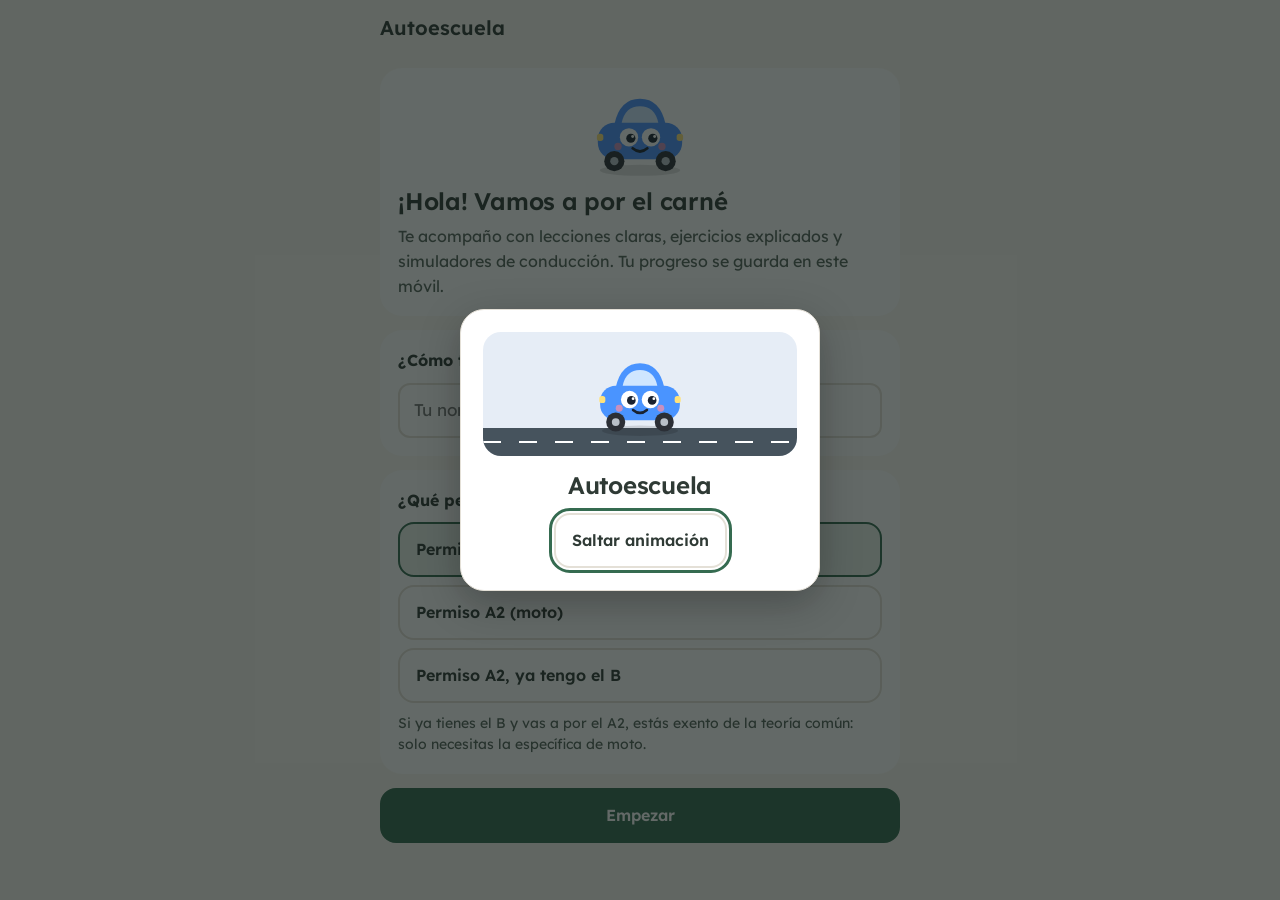
==== commit eb6f6ebc: "Add files via upload" ====
--- a/index.html
+++ b/index.html
@@ -317,7 +317,7 @@
 
 <script>
 "use strict";
-const VERSION='0.10.3';
+const VERSION='0.11.2';
 const TUTOR_URL=location.hostname==='gittinach.github.io'
   ?'https://autoescuela-tutor.onrender.com/api/tutor'
   :location.protocol==='file:'?'':'/api/tutor';
@@ -1215,6 +1215,207 @@
  {id:'q241',l:'T10L6',q:'Por emergencia debes dejar el vehículo inmovilizado en el túnel. Ya está junto al borde derecho y puedes señalizar con seguridad. ¿Qué medidas indica el Reglamento?',o:['Apagar todas las luces y seguir sentado hasta que avance el tráfico','Mantener el motor encendido para que funcione el alumbrado','Apagar el motor, encender las luces de emergencia, mantener las de posición y activar el dispositivo de preseñalización'],c:2,e:'Estas medidas permiten advertir del peligro antes de solicitar auxilio y dirigirse a un refugio o salida.',r:'RGC, art. 97.3.a a 97.3.e'}
 ];
 
+/* ================= Tema 11: factores de riesgo ================= */
+const RISK_SOURCES={
+ law:'https://www.boe.es/buscar/act.php?id=BOE-A-2015-11722#a14',
+ alcohol:'https://www.dgt.es/muevete-con-seguridad/evita-conductas-de-riesgo/consumo-de-alcohol/',
+ drugs:'https://www.dgt.es/muevete-con-seguridad/evita-conductas-de-riesgo/consumo-de-drogas-y-medicacion/',
+ medicines:'https://www.aemps.gob.es/ciudadania/medicamentos-y-conduccion/pictograma/',
+ medicineAdvice:'https://www.aemps.gob.es/industria/etiquetado/conduccion/docs/trip_med_conduccion.pdf',
+ sleep:'https://www.dgt.es/muevete-con-seguridad/evita-conductas-de-riesgo/Conducir-con-sueno-o-cansancio',
+ fatigue:'https://www.dgt.es/muevete-con-seguridad/evita-conductas-de-riesgo/conducir-con-fatiga/',
+ distractions:'https://www.dgt.es/muevete-con-seguridad/evita-conductas-de-riesgo/distracciones-al-conducir/',
+ stress:'https://www.dgt.es/muevete-con-seguridad/evita-conductas-de-riesgo/Conducir-con-estres'
+};
+const RISK_LESSONS=[
+ {id:'T11L1',t:'Alcohol y tasas permitidas',min:5,
+  key:'El alcohol puede empeorar la conducción desde cantidades pequeñas. Planifica quién conducirá antes de beber.',
+  body:`<p>El alcohol altera la percepción del peligro, la coordinación y la rapidez de respuesta. La sensación de confianza puede aumentar mientras empeora tu capacidad para conducir. La eliminación es lenta. El café o una ducha dejan alcohol en el organismo. <a href="${RISK_SOURCES.alcohol}" target="_blank" rel="noopener">Efectos y mitos, DGT</a></p>
+  <p>Los máximos legales que debes distinguir son los siguientes.</p><ul>
+   <li><b>General para personas adultas</b> · 0,5 g/l en sangre o 0,25 mg/l en aire espirado.</li>
+   <li><b>Noveles</b> · 0,3 g/l o 0,15 mg/l durante los dos años siguientes a obtener el permiso o licencia que habilita para conducir. La antigüedad de una licencia solo cuenta para los vehículos que esa licencia permite conducir.</li>
+   <li><b>Transportes y servicios del artículo 20</b> · 0,3 g/l o 0,15 mg/l. Incluye transporte escolar, mercancías peligrosas, urgencias y los demás supuestos que enumera el artículo.</li>
+   <li><b>Menores de edad</b> · 0,0 g/l y 0,0 mg/l al conducir cualquier vehículo. <a href="${RISK_SOURCES.law}" target="_blank" rel="noopener">Ley de Tráfico, art. 14.1</a></li>
+  </ul>`,
+  tip:'Sangre se expresa en g/l y aire espirado en mg/l. Para conducir, elige alcohol cero.',
+  errs:['Intercambiar las cifras de sangre y aire espirado.','Aplicar a una persona menor la tasa general de las adultas.'],
+  ref:'RGC, art. 20. Ley de Tráfico, art. 14.1. DGT, consumo de alcohol',source:'#a20'},
+ {id:'T11L2',t:'Drogas, mezclas y controles',min:4,
+  key:'Sentirte despierto o creer que controlas el coche puede ocultar una capacidad de conducción alterada.',
+  body:`<p>Las drogas pueden enlentecer las respuestas, alterar lo que percibes o favorecer decisiones impulsivas. Un estimulante puede ocultar el cansancio y aumentar la confianza. Mezclar sustancias, incluido el alcohol, hace más difícil prever sus efectos. <a href="${RISK_SOURCES.drugs}" target="_blank" rel="noopener">Drogas y conducción, DGT</a></p>
+  <p>La Ley prohíbe conducir con <b>presencia de drogas en el organismo</b>. La excepción exige que se usen con prescripción facultativa, con finalidad terapéutica y que estés en condiciones de conducir con diligencia y precaución. Si aparecen efectos que te impiden conducir con seguridad, organiza otro transporte.</p>
+  <p>Debes someterte a las pruebas de alcohol y drogas cuando corresponda el requerimiento de los agentes. El control de drogas se realiza mediante prueba salival y posterior análisis de una muestra suficiente. Puedes pedir una prueba de contraste, que preferentemente será de sangre. <a href="${RISK_SOURCES.law}" target="_blank" rel="noopener">Ley de Tráfico, art. 14</a></p>`,
+  tip:'En una pregunta sobre la excepción terapéutica, comprueba las tres condiciones juntas.',
+  errs:['Creer que sentirse normal permite conducir tras consumir drogas.','Interpretar una receta como garantía de poder conducir con cualquier efecto.'],
+  ref:'Ley de Tráfico, art. 14. DGT, consumo de drogas y medicación',source:RISK_SOURCES.law},
+ {id:'T11L3',t:'Medicamentos y condiciones para conducir',min:4,
+  key:'Consulta cómo afecta tu tratamiento a la conducción antes de ponerte al volante.',
+  body:`<p>En algunos envases aparece un <b>triángulo rojo con un coche negro</b> y la indicación de consultar el prospecto. El símbolo avisa de que debes leer las precauciones sobre conducción y uso de máquinas. <a href="${RISK_SOURCES.medicines}" target="_blank" rel="noopener">Pictograma de conducción, AEMPS</a></p>
+  <p>Al comenzar un tratamiento, incluso con un medicamento sin receta, consulta el prospecto y pregunta al médico o al farmacéutico. Presta atención a somnolencia, mareo, visión borrosa o pérdida de concentración. Si te afectan, busca otro medio de transporte y consulta antes de conducir.</p>
+  <p>Respeta la pauta prescrita. Consulta cualquier cambio del tratamiento con el profesional sanitario. Al tomar varios medicamentos pueden aparecer interacciones que afecten a la conducción. El alcohol también puede agravar algunos efectos. <a href="${RISK_SOURCES.medicineAdvice}" target="_blank" rel="noopener">Recomendaciones sobre medicamentos y conducción, AEMPS</a></p>`,
+  tip:'Localiza en el prospecto el apartado «Conducción y uso de máquinas».',
+  errs:['Suponer que un medicamento sin receta siempre es compatible con conducir.','Cambiar por tu cuenta la dosis para poder hacer un viaje.'],
+  ref:'AEMPS, pictograma y recomendaciones sobre medicamentos y conducción. RGC, art. 17',source:RISK_SOURCES.medicines},
+ {id:'T11L4',t:'Sueño y microsueños',min:4,
+  key:'Los bostezos repetidos y los párpados pesados son una razón para buscar un lugar seguro y descansar.',
+  body:`<p>El sueño empeora la atención y retrasa las respuestas. Puedes tener dificultades para recordar los últimos metros o mantener una trayectoria estable. Un <b>microsueño</b> es un episodio breve de sueño durante el que pierdes el control consciente de la conducción.</p>
+  <p>La madrugada y las primeras horas de la tarde favorecen la somnolencia. También influyen el descanso previo, el calor, el alcohol y algunos medicamentos. Puede aparecer en un trayecto corto.</p>
+  <p>Si tienes sueño, busca un lugar adecuado y seguro para detenerte y dormir. Reanuda cuando hayas recuperado la alerta. Abrir la ventanilla o subir la música ofrece una sensación pasajera de activación. Planifica el viaje después de descansar y evita acumular horas al volante. <a href="${RISK_SOURCES.sleep}" target="_blank" rel="noopener">Sueño y conducción, DGT</a></p>`,
+  tip:'Decide dónde parar al notar las primeras señales de somnolencia.',
+  errs:['Esperar a que se cierren los ojos para detenerse.','Confiar en que conocer la carretera evita un microsueño.'],
+  ref:'DGT, conducir con sueño o cansancio. RGC, art. 17',source:RISK_SOURCES.sleep},
+ {id:'T11L5',t:'Fatiga y planificación de los descansos',min:4,
+  key:'Planifica pausas y adelántalas cuando notes que te cuesta mantener la atención.',
+  body:`<p>La fatiga puede aparecer por mantener un esfuerzo durante mucho tiempo. La favorecen los viajes prolongados, las condiciones difíciles y empezar a conducir después de una jornada agotadora. Puedes notar tensión muscular, incomodidad, menor concentración o respuestas más lentas. Conducir con fatiga exige cada vez más esfuerzo y facilita los errores. <a href="${RISK_SOURCES.fatigue}" target="_blank" rel="noopener">Fatiga al volante, DGT</a></p>
+  <p>Como orientación preventiva, la DGT aconseja hacer una pausa <b>cada dos horas o 200 km</b>, lo que llegue antes, y descansar unos <b>20 a 30 minutos</b>. Con fatiga, sueño, niebla o conducción nocturna, para antes y con mayor frecuencia. Es una recomendación para planificar un viaje particular. <a href="${RISK_SOURCES.sleep}" target="_blank" rel="noopener">Recomendaciones de descanso, DGT</a></p>
+  <p>Durante la pausa, aparca en un lugar permitido y seguro. Baja del vehículo cuando sea seguro, muévete y valora cómo te encuentras antes de continuar.</p>`,
+  tip:'Programa los descansos al organizar el recorrido y ajústalos a tu estado durante el viaje.',
+  errs:['Esperar a cumplir las dos horas aunque ya te encuentres fatigado.','Tratar las pausas recomendadas para un viaje particular como un plazo que garantiza poder seguir conduciendo.'],
+  ref:'DGT, conducir con fatiga y conducir con sueño o cansancio',source:RISK_SOURCES.fatigue},
+ {id:'T11L6',t:'Distracciones, dispositivos y estrés',min:5,
+  key:'Prepara el navegador antes de salir y mantén la atención en la circulación.',
+  body:`<p>Una distracción puede apartar la vista, las manos o el pensamiento de la conducción. Si circulas a <b>90 km/h</b>, recorres <b>25 metros cada segundo</b>. Tres segundos sin atender suponen 75 metros recorridos antes de reaccionar. Una conversación por manos libres también puede absorber tu atención. <a href="${RISK_SOURCES.distractions}" target="_blank" rel="noopener">Distracciones al volante, DGT</a></p>
+  <p>Para introducir una dirección o manipular el móvil, estaciona en un lugar permitido y seguro. La comunicación por manos libres debe hacerse sin emplear las manos ni auriculares. Como regla general, se prohíben los auriculares conectados, aunque uses uno solo. En moto y ciclomotor existe la excepción de dispositivos inalámbricos certificados u homologados integrados en el casco para intercomunicación o navegación, siempre que la conducción sea segura. <a href="${RGC}#a18" target="_blank" rel="noopener">RGC, art. 18</a></p>
+  <p>Las prisas y el estrés pueden provocar decisiones impulsivas. Sal con margen, mantén la distancia de seguridad y evita discusiones. Si te cuesta concentrarte, detente donde sea seguro para recuperar la calma. <a href="${RISK_SOURCES.stress}" target="_blank" rel="noopener">Estrés y conducción, DGT</a></p>`,
+  tip:'Deja listos la ruta, los mandos y los objetos que puedas necesitar antes de arrancar.',
+  errs:['Confundir llevar el móvil en un soporte con poder manipularlo mientras conduces.','Creer que una llamada por manos libres elimina toda distracción.'],
+  ref:'RGC, arts. 17 y 18. Ley de Tráfico, art. 13. DGT, distracciones y estrés',source:'#a18'}
+];
+
+const RISK_QUESTIONS=[
+ {id:'q242',l:'T11L1',q:'Una persona adulta lleva cuatro años con el permiso B y conduce su turismo particular. ¿Cuál es su máximo general de alcohol en aire espirado?',o:['0,25 mg/l','0,5 mg/l','0,15 mg/l'],c:0,e:'Para este conductor se aplica el máximo general de 0,25 mg/l en aire espirado. La cifra de 0,5 corresponde a g/l en sangre.',r:'RGC, art. 20'},
+ {id:'q243',l:'T11L1',q:'Una persona adulta obtuvo hace ocho meses su primer permiso de conducción, el B. ¿Qué máximo de alcohol en sangre le corresponde?',o:['0,5 g/l','0,3 g/l','0,15 g/l'],c:1,e:'Durante los dos primeros años se aplica el máximo de 0,3 g/l en sangre. Para aire espirado, la cifra es 0,15 mg/l.',r:'RGC, art. 20'},
+ {id:'q244',l:'T11L1',q:'Una persona de 17 años conduce una motocicleta con el permiso A1. ¿Qué tasa máxima de alcohol puede presentar?',o:['0,3 g/l en sangre','0,15 mg/l en aire espirado','0,0 en sangre y en aire espirado'],c:2,e:'La tasa cero se aplica a quien conduce cualquier vehículo siendo menor de edad.',r:'Ley de Tráfico, art. 14.1'},
+ {id:'q245',l:'T11L1',q:'Una persona adulta conduce un vehículo destinado al transporte escolar. ¿Cuál es su máximo de alcohol en aire espirado?',o:['0,15 mg/l','0,25 mg/l','0,3 mg/l'],c:0,e:'El transporte escolar está entre los supuestos con máximo de 0,15 mg/l en aire espirado.',r:'RGC, art. 20'},
+ {id:'q246',l:'T11L1',q:'Tu tasa de alcohol está por debajo del límite que te corresponde. ¿Qué puedes concluir sobre la conducción?',o:['Que tu capacidad de reacción se conserva por completo','Que el alcohol puede aumentar el riesgo incluso por debajo del límite','Que el riesgo depende solo del tiempo que lleves conduciendo'],c:1,e:'La percepción del peligro y otras capacidades pueden alterarse con cantidades pequeñas. Planifica conducir sin haber bebido.',r:'DGT, consumo de alcohol, efectos y falsos mitos'},
+ {id:'q247',l:'T11L2',q:'Has consumido una droga recreativa y te sientes normal. ¿Permite esa sensación conducir con la sustancia presente en tu organismo?',o:['Sí, si tuviste tiempo de descansar','Sí, si evitas vías rápidas','No, la Ley prohíbe conducir con presencia de esas drogas'],c:2,e:'Sentirte normal no elimina la prohibición de conducir con drogas presentes en el organismo.',r:'Ley de Tráfico, art. 14.1'},
+ {id:'q248',l:'T11L2',q:'¿Qué exige la excepción legal para sustancias utilizadas como tratamiento?',o:['Prescripción, finalidad terapéutica y condiciones para conducir con seguridad','Una receta, aunque aparezca somnolencia que impida conducir','Finalidad terapéutica, aunque el uso sea por iniciativa propia'],c:0,e:'Las tres condiciones deben cumplirse juntas. Si los efectos impiden conducir con seguridad, la receta por sí sola resulta insuficiente.',r:'Ley de Tráfico, art. 14.1'},
+ {id:'q249',l:'T11L2',q:'Durante un control preventivo, un agente te requiere para una prueba de alcohol. Te encuentras bien y conduces correctamente. ¿Qué obligación tienes?',o:['Hacerla solo si has cometido antes una infracción','Someterte a la prueba requerida','Hacerla solo si el agente observa síntomas de alcohol'],c:1,e:'Los controles preventivos permiten requerir la prueba a conductores sin síntomas ni una infracción previa.',r:'RGC, art. 21.d. Ley de Tráfico, art. 14.2'},
+ {id:'q250',l:'T11L2',q:'En el procedimiento ordinario de detección de drogas, ¿qué muestra se utiliza para la prueba y el análisis posterior?',o:['Solo el aire espirado','Solo la orina','La saliva'],c:2,e:'La Ley prevé una prueba salival con dispositivo autorizado y el análisis posterior de una muestra salival suficiente.',r:'Ley de Tráfico, art. 14.3'},
+ {id:'q251',l:'T11L2',q:'Tras un control de alcohol o drogas, solicitas una prueba de contraste. ¿En qué consiste preferentemente?',o:['En un análisis de sangre','En repetir siempre la misma prueba de saliva','En una prueba de coordinación al caminar'],c:0,e:'La prueba de contraste solicitada por el interesado consiste preferentemente en análisis de sangre, salvo excepciones justificadas.',r:'Ley de Tráfico, art. 14.5'},
+ {id:'q252',l:'T11L3',q:'El envase de un medicamento muestra un triángulo rojo con un coche. ¿Qué te indica?',o:['Que toda persona tiene prohibido conducir durante el tratamiento','Que debes consultar las precauciones de conducción del prospecto','Que el medicamento solo afecta a conductores profesionales'],c:1,e:'El pictograma dirige tu atención a las advertencias del prospecto sobre conducción y uso de máquinas.',r:'AEMPS, pictograma de medicamentos y conducción'},
+ {id:'q253',l:'T11L3',q:'Empiezas a tomar un medicamento sin receta para la alergia. ¿Qué debes comprobar antes de conducir?',o:['Solo si la dosis es mayor que la de otros medicamentos','Solo si vas a circular durante más de dos horas','El prospecto y las indicaciones del profesional sanitario sobre conducción'],c:2,e:'Algunos medicamentos sin receta también pueden afectar a la atención o producir somnolencia.',r:'AEMPS, recomendaciones sobre medicamentos y conducción'},
+ {id:'q254',l:'T11L3',q:'Antes de arrancar notas mareo y visión borrosa durante un tratamiento. ¿Cómo actúas?',o:['Organizo otro transporte y consulto esos efectos con un profesional sanitario','Conduzco más despacio para compensar la visión borrosa','Inicio el viaje para comprobar si el mareo desaparece'],c:0,e:'Esos efectos pueden impedir controlar el vehículo con seguridad. Resuelve el desplazamiento con otro transporte y consulta.',r:'AEMPS, recomendaciones sobre medicamentos y conducción. RGC, art. 17'},
+ {id:'q255',l:'T11L3',q:'Tu tratamiento tiene precauciones para conducir y quieres omitir una dosis para hacer un viaje. ¿Qué corresponde?',o:['Omitirla siempre que el viaje dure menos de una hora','Consultar cualquier cambio del tratamiento con el profesional sanitario','Cambiar por tu cuenta la hora de todas las dosis'],c:1,e:'Los cambios deben consultarse. El profesional sanitario puede valorar el tratamiento y las precauciones para tu caso.',r:'AEMPS, recomendaciones sobre medicamentos y conducción'},
+ {id:'q256',l:'T11L3',q:'Te han añadido un medicamento a tu tratamiento habitual. ¿Qué debes tener en cuenta antes de conducir?',o:['Que puedes seguir conduciendo igual si el medicamento anterior no te afectaba','Que solo importan los efectos de cada medicamento por separado','Que pueden aparecer interacciones y debes consultar las precauciones del conjunto'],c:2,e:'Al tomar varios medicamentos pueden aparecer interacciones que afecten a la conducción. Consulta los prospectos y las indicaciones del profesional sanitario.',r:'AEMPS, recomendaciones sobre medicamentos y conducción'},
+ {id:'q257',l:'T11L4',q:'Durante el viaje bostezas repetidamente y te pesan los párpados. ¿Qué haces?',o:['Busco un lugar permitido y seguro donde detenerme y descansar','Continúo hasta la pausa prevista aunque falte una hora','Subo la música para mantener la misma atención'],c:0,e:'Esas señales pueden anunciar somnolencia. Detente cuanto antes en un lugar adecuado para recuperar la alerta.',r:'DGT, conducir con sueño o cansancio'},
+ {id:'q258',l:'T11L4',q:'¿Qué es un microsueño al volante?',o:['Una distracción que solo afecta a la visión','Un episodio breve de sueño que hace perder el control consciente','Un descanso que permite seguir sin detenerse'],c:1,e:'Aunque dure poco, durante un microsueño recorres parte de la vía sin control consciente de la conducción.',r:'DGT, cuestiones de seguridad vial, sueño y somnolencia'},
+ {id:'q259',l:'T11L4',q:'¿En qué momentos suele favorecer el ritmo del organismo la aparición de sueño?',o:['Solo al final de un trayecto largo','Únicamente entre la cena y la medianoche','En la madrugada y las primeras horas de la tarde'],c:2,e:'Son periodos de mayor propensión al sueño. El descanso previo y otras condiciones también influyen.',r:'DGT, conducir con sueño o cansancio'},
+ {id:'q260',l:'T11L4',q:'Has dormido poco y solo vas a conducir por un recorrido corto y conocido. ¿Qué debes tener en cuenta?',o:['La somnolencia también puede afectar en ese recorrido','La familiaridad con la vía evita los microsueños','El sueño empieza a afectar al superar 200 km'],c:0,e:'El sueño puede aparecer antes de llevar mucho tiempo al volante. Valora si estás en condiciones de conducir antes de salir.',r:'DGT, conducir con sueño o cansancio'},
+ {id:'q261',l:'T11L4',q:'¿Cómo puede afectar el sueño al tiempo de reacción?',o:['Lo acorta porque el cuerpo intenta mantenerse despierto','Lo aumenta y dificulta mantener la atención','Solo lo altera si llegas a dormirte por completo'],c:1,e:'La somnolencia puede retrasar las respuestas antes de que llegue a producirse un episodio de sueño.',r:'DGT, conducir con sueño o cansancio'},
+ {id:'q262',l:'T11L5',q:'Para planificar un viaje particular, ¿qué frecuencia de pausas aconseja la DGT como orientación?',o:['Esperar a llevar cuatro horas si hay buena visibilidad','Parar solo cuando llegues a la mitad del recorrido','Cada dos horas o 200 km, lo que se cumpla antes'],c:2,e:'Es una orientación preventiva. Si aparecen fatiga o sueño, detente antes y ajusta las pausas a tu estado.',r:'DGT, conducir con sueño o cansancio, recomendaciones de descanso'},
+ {id:'q263',l:'T11L5',q:'Llevas una hora conduciendo y ya tienes dificultades para concentrarte por fatiga. ¿Qué conviene hacer?',o:['Parar en un lugar permitido y seguro antes de continuar','Completar las dos horas antes de detenerte','Mantener el plan si aún no has recorrido 200 km'],c:0,e:'Tu estado puede exigir un descanso antes de alcanzar la referencia de tiempo o distancia del viaje.',r:'DGT, conducir con fatiga y recomendaciones de descanso'},
+ {id:'q264',l:'T11L5',q:'¿Qué duración aconseja la DGT para las pausas habituales de descanso en un viaje?',o:['La imprescindible para volver a arrancar de inmediato','Unos 20 a 30 minutos','Un máximo de cinco minutos para evitar relajarse'],c:1,e:'La DGT aconseja pausas de unos 20 a 30 minutos y mayor frecuencia cuando las condiciones lo exigen.',r:'DGT, conducir con sueño o cansancio, recomendaciones de descanso'},
+ {id:'q265',l:'T11L5',q:'¿Cuál de estas circunstancias favorece la fatiga al conducir?',o:['Comenzar el viaje después de dormir adecuadamente','Hacer pausas antes de que aparezca agotamiento','Mantener durante mucho tiempo el esfuerzo de conducción'],c:2,e:'La conducción prolongada sin descanso favorece el cansancio y la pérdida de rendimiento.',r:'DGT, conducir con fatiga'},
+ {id:'q266',l:'T11L5',q:'Conduces de noche con niebla y notas cansancio. ¿Cómo adaptas las pausas?',o:['Las adelanto y descanso con mayor frecuencia','Las retraso porque la dificultad de la vía mantiene despierto','Mantengo el mismo intervalo aunque aumente el cansancio'],c:0,e:'Las condiciones desfavorables y la fatiga hacen aconsejable parar antes y más a menudo.',r:'DGT, conducir con sueño o cansancio'},
+ {id:'q267',l:'T11L6',q:'Mientras circulas necesitas introducir otra dirección en el navegador. ¿Qué haces?',o:['Lo manipulo mientras mantengo el volante con la otra mano','Estaciono en un lugar permitido y seguro antes de introducirla','Lo manipulo al pasar por un tramo recto y conocido'],c:1,e:'Estacionar de forma segura permite preparar la ruta manteniendo la atención durante la conducción.',r:'RGC, art. 18.1. Ley de Tráfico, art. 13.3'},
+ {id:'q268',l:'T11L6',q:'Usas un manos libres conforme a las condiciones legales. ¿Qué riesgo puede seguir existiendo?',o:['Ninguno, porque el teléfono funciona sin tocarlo','Solo una distracción visual si miras la pantalla','Que la conversación absorba atención necesaria para conducir'],c:2,e:'Mantener las manos disponibles permite cumplir una condición de uso, pero la conversación puede distraer el pensamiento.',r:'DGT, distracciones al conducir. RGC, art. 18'},
+ {id:'q269',l:'T11L6',q:'En tu turismo particular, ¿puedes conducir escuchando música con un solo auricular conectado al móvil?',o:['No, la prohibición también comprende usar uno solo','Sí, si dejas libre el otro oído','Sí, si circulas por una calle limitada a 30 km/h'],c:0,e:'Usar un solo auricular conectado también está comprendido en la prohibición general. Este supuesto es un turismo particular.',r:'RGC, art. 18.2. Ley de Tráfico, art. 13.3'},
+ {id:'q270',l:'T11L6',q:'Vas con prisas y te irrita el coche de delante. ¿Qué actuación reduce el riesgo?',o:['Acercarme para que perciba que debe dejarme pasar','Mantener la distancia y buscar un lugar seguro para calmarme si pierdo concentración','Acelerar en cuanto aparezca un espacio, aunque todavía esté enfadado'],c:1,e:'Las prisas y el estrés pueden favorecer respuestas impulsivas. Mantén un margen de seguridad y recupera la calma.',r:'DGT, conducir con estrés. RGC, arts. 17 y 54'},
+ {id:'q271',l:'T11L6',q:'Circulas a 90 km/h constantes y te distraes durante tres segundos. ¿Qué distancia recorres en ese tiempo?',o:['Unos 25 metros','Unos 50 metros','Unos 75 metros'],c:2,e:'90 dividido entre 3,6 son 25 metros por segundo. En tres segundos recorres 75 metros, a los que se sumaría el espacio necesario para detenerte.',r:'Cálculo de distancia a velocidad constante. DGT, distracciones al conducir'}
+];
+
+/* ================= Tema 12: seguridad vial ================= */
+const SAFETY_SOURCES={
+ preventive:'https://www.dgt.es/muevete-con-seguridad/conviertete-en-un-buen-conductor/consejos-generales/conduccion-preventiva/',
+ rain:'https://www.dgt.es/comunicacion/noticias/todo-lo-que-necesitas-saber-para-circular-bajo-la-lluvia/',
+ rainStart:'https://www.dgt.es/export/sites/web-DGT/.galleries/downloads/nuestros_servicios/permisos-de-conducir/Accesibilidad/TeoricaAbreviada_LecturaFacil_2023-12_Interactivo.pdf',
+ fog:'https://www.dgt.es/conoce-el-estado-del-trafico/recomendaciones-de-trafico/',
+ wind:'https://revista.dgt.es/es/reportajes/2018/12DICIEMBRE/1312-Viento.shtml',
+ snow:'https://www.dgt.es/comunicacion/noticias/hielo-y-nieve-con-la-adherencia-al-limite/',
+ ice:'https://www.dgt.es/export/sites/web-DGT/.galleries/downloads/nota_prensa/2026/03022026-NP-AVISO-DGT-POR-NIEVE-Y-LLUVIAS.pdf',
+ night:'https://www.dgt.es/comunicacion/noticias/consejos-para-conducir-de-noche/'
+};
+const SAFETY_LESSONS=[
+ {id:'T12L1',t:'Observar, anticiparse y dejar margen',min:5,
+  key:'Detectar un riesgo antes te da más tiempo y espacio para resolverlo con seguridad.',
+  body:`<p>La <b>conducción preventiva</b> consiste en observar, prever lo que puede ocurrir y adaptar la marcha antes de que el peligro te obligue a una maniobra de emergencia. Mira también más allá del vehículo de delante, los laterales y los accesos. Consulta los retrovisores con miradas breves y frecuentes. <a href="${SAFETY_SOURCES.preventive}" target="_blank" rel="noopener">Conducción preventiva, DGT</a></p>
+  <p>Los espejos dejan <b>ángulos muertos</b>, zonas donde otro usuario puede quedar oculto. Antes de un desplazamiento lateral, comprueba también esa zona con una mirada breve cuando sea seguro. Mantén el control y la atención hacia delante.</p>
+  <p>Deja espacio para detenerte si frena quien te precede. Un intermitente anuncia una intención; comprueba además que puedes maniobrar sin riesgo. Tener prioridad tampoco elimina la obligación de evitar un siniestro si otro usuario comete un error.</p>
+  <p>Si necesitas reducir considerablemente la velocidad y no hay peligro inminente, comprueba el tráfico posterior, avisa y reduce de forma progresiva. <a href="${RGC}#a53" target="_blank" rel="noopener">RGC, art. 53</a></p>`,
+  tip:'Hazte tres preguntas: qué veo, qué podría pasar y qué margen tengo para responder.',
+  errs:['Mirar únicamente la parte trasera del vehículo precedente.','Confundir no ver a nadie en el espejo con haber comprobado toda la zona lateral.'],
+  ref:'RGC, arts. 3, 17, 18, 53, 54 y 74. DGT, conducción preventiva',source:'#a17'},
+ {id:'T12L2',t:'Peatones y personas que necesitan más protección',min:5,ill:'peat',
+  key:'Modera la velocidad cuando puedas prever que alguien entrará en la calzada, aunque todavía no lo haya hecho.',
+  body:`<p>Una pelota que sale entre vehículos estacionados puede anunciar la aparición de un niño. Cerca de colegios, mercados, autobuses detenidos y zonas con peatones, observa ambos lados y modera la velocidad. Detente si las circunstancias lo exigen. Extremar la precaución es especialmente importante junto a niños, personas mayores o personas con discapacidad. <a href="${RGC}#a46" target="_blank" rel="noopener">RGC, arts. 17 y 46</a></p>
+  <p>Al girar para entrar en otra vía, cede a los peatones que ya la están cruzando, <b>aunque no haya paso de peatones</b>. También debes dejarlos pasar al cruzar una acera por una entrada de garaje habilitada.</p>
+  <p>En una parada señalizada de transporte colectivo, tienen prioridad los viajeros que suben o bajan y están entre el vehículo y la zona peatonal o refugio más próximo. <a href="${RGC}#a65" target="_blank" rel="noopener">Supuestos de prioridad, RGC, art. 65</a></p>
+  <p>Cuenta con que una persona puede necesitar más tiempo para terminar de cruzar. Si tu semáforo permite pasar pero aún hay alguien en tu trayectoria, evita ponerlo en peligro y espera lo necesario.</p>`,
+  tip:'La prevención empieza al detectar la posibilidad de que aparezca alguien.',
+  errs:['Esperar a ver a un niño en la calzada para empezar a reducir.','Pensar que el verde permite avanzar aunque aún haya una persona cruzando delante.'],
+  ref:'RGC, arts. 3, 17, 46.1.a, 46.1.b, 46.1.e y 65',source:'#a65'},
+ {id:'T12L3',t:'Convivir con bicicletas, motos y patinetes',min:6,
+  key:'Observa los ángulos muertos y deja espacio: una bicicleta o una moto pueden quedar ocultas con facilidad.',
+  body:`<p>Antes de girar, cambiar de carril o abrir una puerta, busca también bicicletas, motos y patinetes. Comprueba con especial atención los laterales. Para entrar en otra vía girando, cede al ciclista próximo cuya trayectoria vayas a cortar. Abrir una puerta exige comprobar que no creas peligro ni entorpeces a nadie. <a href="${RGC}#a64" target="_blank" rel="noopener">RGC, art. 64.2</a> · <a href="${RGC}#a114" target="_blank" rel="noopener">RGC, art. 114</a></p>
+  <p>En el <b>ámbito urbano</b>, si conduces un vehículo a motor detrás de un ciclista en el mismo carril, deja una separación de <b>al menos cinco metros</b>. Amplíala cuando haga falta para poder detenerte sin alcanzarlo. Esa separación es longitudinal. <a href="${RGC}#a1-6" target="_blank" rel="noopener">RGC, arts. 153.4 y 54</a></p>
+  <p>Al adelantar, aplica las condiciones del tema 7. Con un carril por sentido deja al menos 1,5 metros laterales ocupando parte o todo el contiguo o contrario; con más de un carril por sentido cambia completamente de carril. Fuera de poblado, reduce al menos 20 km/h respecto al límite antes y durante la maniobra. Espera si afectarías a quien viene de frente. <a href="${RGC}#a85" target="_blank" rel="noopener">RGC, art. 85.4</a></p>
+  <p>Un VMP es un vehículo. La acera está reservada a peatones y se prohíbe circular por ella con un patinete eléctrico. <a href="${RGC}#a1-5" target="_blank" rel="noopener">RGC, art. 152.1</a></p>`,
+  tip:'Distingue el espacio que dejas detrás de una bicicleta del que dejas a su lado al pasarla.',
+  errs:['Aplicar los 1,5 metros laterales como separación para seguir a un ciclista en ciudad.','Abrir una puerta después de comprobar solo si vienen coches.'],
+  ref:'RGC, arts. 54, 64.2, 85.4, 114, 152.1 y 153.4. Texto vigente desde el 1 de octubre de 2026',source:'#a1-6'},
+ {id:'T12L4',t:'Lluvia, niebla y pérdida de adherencia',min:6,
+  key:'Ajusta la marcha a lo que ves y al agarre disponible, y conserva espacio para detenerte.',
+  body:`<p>Las primeras gotas pueden mezclarse con polvo y grasa y volver el firme especialmente deslizante. Con lluvia, aumenta el margen, reduce la velocidad según las condiciones y actúa con suavidad. Modera también la marcha si puedes proyectar agua o gravilla a otros usuarios. <a href="${SAFETY_SOURCES.rainStart}" target="_blank" rel="noopener">Lluvia, manual de lectura fácil de la DGT</a> · <a href="${RGC}#a46" target="_blank" rel="noopener">RGC, art. 46.1.g</a></p>
+  <p>Hay <b>aquaplaning</b> cuando el neumático pierde contacto efectivo con la calzada por una capa de agua. Sujeta el volante con firmeza, levanta suavemente el pie del acelerador y evita frenazos o giros bruscos. Corrige suavemente la trayectoria al recuperar el agarre. <a href="${SAFETY_SOURCES.rain}" target="_blank" rel="noopener">Lluvia y aquaplaning, DGT</a></p>
+  <p>En la niebla, las luces del vehículo de delante pueden ayudarte a localizarlo, pero acercarte para seguirlas reduce el margen. Ajusta la marcha a tu propio campo de visión y deja separación. Usa como referencia las marcas de la vía sin salirte del carril. <a href="${SAFETY_SOURCES.fog}" target="_blank" rel="noopener">Recomendaciones con niebla, DGT</a></p>
+  <p>Debes poder detenerte dentro de la zona que ves. El alumbrado adecuado ayuda a ver y ser visto; la velocidad y la separación también deben adaptarse. <a href="${RGC}#a45" target="_blank" rel="noopener">RGC, arts. 45, 54 y 106</a></p>`,
+  tip:'Si ves menos o tienes menos agarre, necesitas más margen.',
+  errs:['Creer que las primeras gotas apenas cambian la adherencia.','Acercarse al vehículo de delante para que guíe la marcha entre la niebla.'],
+  ref:'RGC, arts. 45, 46.1.g, 46.1.k, 54 y 106. DGT, lluvia y niebla',source:'#a45'},
+ {id:'T12L5',t:'Viento, nieve y hielo',min:5,
+  key:'Anticipa los cambios de agarre y los empujones del viento antes de llegar a una zona expuesta.',
+  body:`<p>Una ráfaga lateral puede desplazar tu vehículo. El empuje puede cambiar de golpe al salir de un túnel o al dejar de estar protegido por un vehículo grande: es el <b>efecto pantalla</b>. Modera la velocidad, sujeta firmemente el volante y corrige con suavidad. <a href="${SAFETY_SOURCES.wind}" target="_blank" rel="noopener">Viento y efecto pantalla, DGT</a></p>
+  <p>Con nieve o hielo, aumenta la separación y evita acelerones, frenazos y giros bruscos. La suavidad ayuda a conservar el escaso agarre. Prepara el vehículo y el recorrido antes de salir. <a href="${SAFETY_SOURCES.snow}" target="_blank" rel="noopener">Conducción con nieve, DGT</a></p>
+  <p>Puede haber placas de hielo en zonas de sombra, puentes y lugares próximos a ríos, aunque el resto del tramo parezca despejado. Anticípate y reduce antes de la zona sospechosa. <a href="${SAFETY_SOURCES.ice}" target="_blank" rel="noopener">Riesgo de hielo, DGT</a></p>
+  <p>Comprueba las restricciones oficiales. Un vehículo con tracción total o equipado para nieve sigue sujeto a los cierres y a las instrucciones de los agentes. Si se prohíbe el acceso a tu vehículo, elige otra ruta permitida o aplaza el desplazamiento. <a href="${RGC}#a37" target="_blank" rel="noopener">RGC, art. 37</a></p>`,
+  tip:'Busca dónde cambiarán las condiciones: salida del túnel, fin del resguardo, puente o zona de sombra.',
+  errs:['Esperar al golpe de viento para prepararse.','Pensar que la tracción total permite circular por una carretera cerrada.'],
+  ref:'RGC, arts. 17, 37, 45, 46 y 54. DGT, conducción con viento, nieve y hielo',source:'#a37'},
+ {id:'T12L6',t:'Conducir de noche y evitar deslumbramientos',min:5,
+  key:'Adapta la velocidad al tramo visible y evita deslumbrar a los demás.',
+  body:`<p>De noche puedes detectar más tarde a una persona, un animal o un obstáculo. Ajusta la marcha al espacio que realmente iluminan tus faros y conserva margen. Circular por una vía conocida tampoco garantiza que esté libre. <a href="${RGC}#a45" target="_blank" rel="noopener">RGC, art. 45</a></p>
+  <p>Las luces de carretera deben cambiarse por las de cruce tan pronto como exista posibilidad de deslumbrar, también a través de los retrovisores de quien va delante. Haz el cambio aunque el otro conductor no lo haga. <a href="${RGC}#a102" target="_blank" rel="noopener">RGC, art. 102.1 y 102.2</a></p>
+  <p>Si te deslumbran, evita fijar la vista en los faros y reduce lo necesario, <b>incluso hasta detenerte</b>, para no alcanzar a vehículos o peatones. Mantén el control y guíate por la zona de la vía que puedas distinguir.</p>
+  <p>Antes de salir, revisa que las luces funcionan y limpia las lunas y las ópticas. La suciedad favorece reflejos molestos. Si aparece fatiga ocular o sueño, busca un lugar seguro para parar y descansar. <a href="${SAFETY_SOURCES.night}" target="_blank" rel="noopener">Conducción nocturna, DGT</a></p>`,
+  tip:'El límite de velocidad es un máximo; la visibilidad puede exigir circular más despacio.',
+  errs:['Mantener las largas porque el conductor de enfrente también las lleva.','Conservar la velocidad al deslumbrarse esperando recuperar la visión.'],
+  ref:'RGC, arts. 45, 46.1.j y 102. DGT, consejos para conducir de noche',source:'#a102'}
+];
+
+const SAFETY_QUESTIONS=[
+ {id:'q272',l:'T12L1',q:'Para anticiparte a una retención, ¿cómo debes repartir la observación?',o:['Mirando también más allá del vehículo precedente y consultando brevemente los espejos','Fijando la vista solo en las luces de freno del vehículo precedente','Mirando los espejos únicamente cuando vayas a cambiar de carril'],c:0,e:'Observar más lejos y conocer el tráfico que te rodea permite detectar antes los cambios y adaptar la marcha.',r:'DGT, conducción preventiva. RGC, arts. 17 y 18'},
+ {id:'q273',l:'T12L1',q:'Tienes prioridad en un cruce, pero ves que otro vehículo no va a ceder y puede chocar contigo. ¿Qué haces?',o:['Mantengo la marcha para hacer valer mi prioridad','Reduzco o me detengo si hace falta para evitar el siniestro','Uso el claxon y sigo porque la responsabilidad sería del otro'],c:1,e:'Tener prioridad no elimina la obligación de conducir con precaución y evitar daños. Actúa para resolver el peligro.',r:'RGC, arts. 3 y 17'},
+ {id:'q274',l:'T12L1',q:'No ves ningún vehículo en el retrovisor y vas a desplazarte al carril contiguo. ¿Qué debes tener en cuenta?',o:['Que el espejo garantiza que todo el lateral está libre','Que basta con mantener el intermitente unos segundos','Que puede haber alguien en el ángulo muerto y debes comprobarlo antes de maniobrar'],c:2,e:'Los espejos dejan zonas ocultas. Comprueba el lateral con una mirada breve cuando sea seguro, manteniendo el control del vehículo.',r:'DGT, conducción preventiva. RGC, arts. 17, 18 y 74.2'},
+ {id:'q275',l:'T12L1',q:'Un vehículo grande te impide ver lo que ocurre más adelante. ¿Qué favorece una conducción preventiva?',o:['Dejar más separación para mejorar el campo de visión y el margen','Acercarme para ver por debajo del vehículo','Confiar en que el conductor de delante advertirá todos los peligros'],c:0,e:'Una separación suficiente ayuda a observar y deja espacio para reaccionar si aparece una incidencia.',r:'DGT, conducción preventiva. RGC, arts. 18 y 54'},
+ {id:'q276',l:'T12L1',q:'Sin peligro inminente, necesitas reducir mucho la velocidad. ¿Cómo debes hacerlo?',o:['Freno bruscamente para que se enciendan antes las luces de freno','Compruebo que sea seguro para quienes me siguen, aviso y reduzco progresivamente','Mantengo la velocidad hasta el último momento y freno entonces'],c:1,e:'Salvo peligro inminente, la reducción considerable exige comprobar el riesgo posterior, advertirla y evitar la brusquedad.',r:'RGC, art. 53.1'},
+ {id:'q277',l:'T12L2',q:'Sale una pelota entre dos coches estacionados junto a un parque. Aún no ves a ningún niño. ¿Qué haces?',o:['Mantengo la velocidad hasta ver a alguien en la calzada','Paso por el centro de mi carril sin cambiar la velocidad','Modero la marcha y me preparo para detenerme si aparece alguien'],c:2,e:'La pelota permite prever que podría aparecer un niño. La precaución debe empezar antes de que entre en la calzada.',r:'RGC, arts. 17.1 y 46.1.a'},
+ {id:'q278',l:'T12L2',q:'Tu semáforo se pone verde y una persona mayor sigue cruzando delante de ti. ¿Cómo actúas?',o:['Espero lo necesario para dejarla terminar sin ponerla en peligro','Avanzo despacio para que acelere el paso','Paso en cuanto tenga verde porque ya terminó su turno'],c:0,e:'La señal que permite avanzar no autoriza a poner en peligro a una persona que aún cruza tu trayectoria.',r:'RGC, arts. 3, 17.1 y 46.1.a'},
+ {id:'q279',l:'T12L2',q:'Giras para entrar en una calle y hay peatones cruzándola, pero no existe paso señalizado. ¿Quién debe esperar?',o:['Los peatones, porque no hay marcas de paso','Yo, para dejar pasar a los peatones','Quien llegue más tarde al punto donde se cruzan las trayectorias'],c:1,e:'Al girar para entrar en otra vía, debes ceder a los peatones que la cruzan aunque no exista paso para ellos.',r:'RGC, art. 65.1.b'},
+ {id:'q280',l:'T12L2',q:'Un autobús está en una parada señalizada. Sus viajeros bajan y cruzan el espacio entre el autobús y el refugio peatonal más próximo. ¿Qué debes hacer?',o:['Pasar si todavía queda anchura para el coche','Avisar con el claxon para que esperen entre el autobús y el refugio','Dejarlos pasar, deteniéndome si es necesario'],c:2,e:'En ese espacio, los viajeros que suben o bajan del transporte colectivo tienen prioridad sobre los vehículos.',r:'RGC, arts. 46.1.e y 65.1.d'},
+ {id:'q281',l:'T12L2',q:'Sales de un garaje por una entrada habilitada que cruza la acera. Hay peatones caminando por ella. ¿Cómo actúas?',o:['Los dejo pasar antes de cruzar la acera','Salgo porque el vado me da prioridad','Avanzo hasta la calzada y espero allí aunque corte su paso'],c:0,e:'Al cruzar una zona peatonal por un acceso habilitado debes dejar pasar a quienes circulan por ella.',r:'RGC, art. 65.2'},
+ {id:'q282',l:'T12L3',q:'En una vía urbana, conduces un turismo detrás de un ciclista en el mismo carril. ¿Qué mínimo longitudinal específico debes respetar, ampliándolo si las condiciones lo exigen?',o:['1,5 metros','Cinco metros','Dos metros'],c:1,e:'La norma urbana exige al menos cinco metros detrás del ciclista en el mismo carril. Puede hacer falta más para detenerte sin alcanzarlo. Los 1,5 metros son un margen lateral en determinados adelantamientos.',r:'RGC, art. 153.4 (vigente desde el 1 de octubre de 2026) y art. 54.1'},
+ {id:'q283',l:'T12L3',q:'Has estacionado junto al borde de la vía y vas a abrir una puerta hacia la calzada. ¿Qué debes comprobar?',o:['Solo que no venga un vehículo por el carril contrario','Solo si la puerta cabe dentro de la marca de estacionamiento','Que abrirla no ponga en peligro ni entorpezca a otros, incluidos ciclistas y motoristas'],c:2,e:'Antes de abrir o salir debes comprobar que no creas peligro ni entorpeces a ningún usuario.',r:'RGC, art. 114.1'},
+ {id:'q284',l:'T12L3',q:'Vas a girar a la derecha para entrar en otra vía. Un ciclista próximo continúa recto y tu giro cortaría su trayectoria. ¿Qué haces?',o:['Cedo y compruebo que el giro queda libre antes de realizarlo','Giro porque ya he anunciado la maniobra','Me coloco a su altura para que pueda verme y giro a la vez'],c:0,e:'Al girar para entrar en otra vía debes respetar la prioridad del ciclista próximo cuya trayectoria vas a cruzar.',r:'RGC, art. 64.2.b'},
+ {id:'q285',l:'T12L3',q:'Para adelantar a una bicicleta tendrías que entorpecer a una moto que viene de frente. ¿Basta con reducir la velocidad y dejar margen lateral a la bicicleta?',o:['Sí, si dejo al menos 1,5 metros a la bicicleta','No, debo esperar hasta poder adelantar sin afectar al tráfico contrario','Sí, si la moto puede ceñirse más a su derecha'],c:1,e:'Respetar el margen y reducir la velocidad no permite poner en peligro o entorpecer a quien viene de frente.',r:'RGC, art. 85.4'},
+ {id:'q286',l:'T12L3',q:'Una persona adulta conduce un patinete eléctrico por una acera sin vía ciclista. ¿Está permitido si va despacio y lleva casco?',o:['Sí, si circula a paso de peatón','Sí, siempre que no haya peatones en ese momento','No, está prohibido circular con un VMP por la acera'],c:2,e:'La acera es un espacio reservado a los peatones. Ir despacio o llevar casco no autoriza a circular por ella con un VMP.',r:'RGC, art. 152.1, vigente desde el 1 de octubre de 2026'},
+ {id:'q287',l:'T12L4',q:'Empiezan a caer las primeras gotas tras varios días secos. ¿Por qué debes extremar la precaución?',o:['El agua puede mezclarse con polvo y grasa y formar una capa deslizante','La calzada recupera de inmediato el mismo agarre que en seco','El riesgo de deslizamiento aparece únicamente cuando hay charcos profundos'],c:0,e:'Las primeras gotas pueden crear una mezcla deslizante con la suciedad acumulada en el firme.',r:'DGT, Manual del permiso B en lectura fácil, conducción con lluvia. RGC, art. 46.1.g'},
+ {id:'q288',l:'T12L4',q:'¿Qué ocurre durante el aquaplaning?',o:['El motor pierde potencia al entrar agua por la refrigeración','Una capa de agua hace perder contacto efectivo al neumático con la calzada','Los frenos se bloquean siempre por la humedad del aire'],c:1,e:'Si el neumático no evacúa el agua suficiente, puede perder el contacto y el agarre sobre el firme.',r:'DGT, conducción bajo la lluvia, aquaplaning'},
+ {id:'q289',l:'T12L4',q:'Al atravesar una zona encharcada, el turismo sufre aquaplaning. ¿Qué actuación recomienda la DGT?',o:['Frenar a fondo y girar de inmediato para buscar asfalto seco','Acelerar para salir cuanto antes del agua','Sujetar el volante, levantar suavemente el acelerador y evitar maniobras bruscas'],c:2,e:'Evita frenazos y giros bruscos. Al recuperar el agarre, corrige con suavidad la trayectoria.',r:'DGT, conducción bajo la lluvia y Manual del permiso B en lectura fácil'},
+ {id:'q290',l:'T12L4',q:'Con niebla, las luces del coche que te precede se van alejando. ¿Cómo decides tu velocidad?',o:['Por mi visibilidad y las condiciones, conservando separación','Acercándome hasta ver sus luces de freno con claridad','Igualando siempre su velocidad porque ya está comprobando la vía'],c:0,e:'No conviertas al otro vehículo en una guía que te obligue a acercarte o circular más deprisa de lo que puedes ver.',r:'RGC, arts. 45 y 54. DGT, recomendaciones con niebla'},
+ {id:'q291',l:'T12L4',q:'Pasas junto a peatones y una zona de agua puede salpicarlos. Aunque no superes el límite, ¿qué exige la norma?',o:['Mantener la velocidad si continúo dentro del carril','Moderar la velocidad y detenerme si las circunstancias lo exigen','Reducir solo si el agua llega a cubrir todo el carril'],c:1,e:'Debes moderar la velocidad cuando puedas proyectar agua, gravilla u otras materias a los demás usuarios.',r:'RGC, art. 46.1.g'},
+ {id:'q292',l:'T12L5',q:'Hay viento lateral fuerte y vas a salir de un túnel. ¿Qué peligro debes prever?',o:['Que el viento desaparecerá al entrar en la zona abierta','Que el túnel mantiene protegido el coche unos metros después de salir','Que al perder el resguardo una ráfaga puede desplazar el vehículo'],c:2,e:'El cambio entre una zona protegida y otra expuesta puede producir un empuje lateral repentino, asociado al efecto pantalla.',r:'DGT, viento y efecto pantalla. RGC, arts. 17 y 45'},
+ {id:'q293',l:'T12L5',q:'¿Cómo conviene manejar el volante cuando hay rachas de viento lateral?',o:['Sujetándolo con firmeza y corrigiendo la trayectoria con suavidad','Con una sola mano para poder dejarlo girar con el viento','Dando un giro fuerte cada vez que se note una ráfaga'],c:0,e:'Mantener el control con firmeza y evitar correcciones bruscas reduce el riesgo de bandazos.',r:'DGT, conducción con viento. RGC, art. 17'},
+ {id:'q294',l:'T12L5',q:'Hace mucho frío y te acercas a un puente en una zona de sombra. ¿Qué debes prever aunque otros tramos estén despejados?',o:['Que el puente conserva siempre más adherencia por estar elevado','Que puede haber una placa de hielo y conviene adaptar la marcha antes','Que el hielo solo puede aparecer mientras nieva'],c:1,e:'Las zonas de sombra y los puentes son lugares donde puede formarse hielo aunque el resto del recorrido parezca despejado.',r:'DGT, recomendaciones ante nieve y hielo, 3 de febrero de 2026. RGC, art. 45'},
+ {id:'q295',l:'T12L5',q:'Circulas sobre nieve con poco agarre. ¿Qué forma de conducir ayuda a conservar el control?',o:['Acelerar con fuerza para que las ruedas limpien la nieve','Alternar frenazos y aceleraciones para comprobar la adherencia','Actuar suavemente sobre acelerador, frenos y dirección, dejando más separación'],c:2,e:'Las maniobras bruscas pueden hacer perder el escaso agarre disponible. Aumenta también el margen con quien va delante.',r:'DGT, hielo y nieve: con la adherencia al límite. RGC, arts. 17 y 54'},
+ {id:'q296',l:'T12L5',q:'Un agente indica que la carretera está cerrada a tu vehículo por nieve. Tu turismo tiene tracción total. ¿Puedes continuar?',o:['No, debo respetar el cierre aunque lleve tracción total','Sí, si tengo experiencia circulando con nieve','Sí, si avanzo despacio y llevo cadenas en el maletero'],c:0,e:'El equipamiento no permite ignorar un cierre ordenado por la autoridad. Busca otra ruta permitida o aplaza el viaje.',r:'RGC, arts. 37 y 143'},
+ {id:'q297',l:'T12L6',q:'De noche, la zona que iluminan tus faros es más corta que el espacio que necesitarías para detenerte a tu velocidad. ¿Qué haces?',o:['Mantengo la marcha si conozco bien la carretera','Reduzco hasta poder detenerme dentro del tramo visible','Me acerco al vehículo precedente para aprovechar su alumbrado'],c:1,e:'La velocidad debe permitir detenerte dentro de lo que ves. Conocer la carretera no asegura que esté libre de obstáculos.',r:'RGC, art. 45'},
+ {id:'q298',l:'T12L6',q:'Un vehículo se acerca de frente con las largas y no las cambia. ¿Debes cambiar tú a las de cruce si puedes deslumbrarlo?',o:['No, puedo mantener las largas hasta que él las cambie','Solo si el otro conductor me avisa con una ráfaga','Sí, debo evitar deslumbrarlo aunque él no lo haga'],c:2,e:'La obligación de sustituir las largas existe aunque el conductor de enfrente incumpla la misma regla.',r:'RGC, art. 102.1'},
+ {id:'q299',l:'T12L6',q:'Te deslumbran y no distingues bien la vía. ¿Cómo debes adaptar la velocidad?',o:['Reduciéndola lo necesario, incluso hasta detenerme, para evitar un alcance','Manteniéndola hasta recuperar la visión para no molestar detrás','Aumentándola para salir antes del haz de luz'],c:0,e:'El Reglamento exige reducir lo necesario, incluso hasta la detención total, para evitar alcanzar a vehículos o peatones.',r:'RGC, arts. 46.1.j y 102.3'},
+ {id:'q300',l:'T12L6',q:'Sigues a otro vehículo por la noche y tus largas se reflejan en sus retrovisores. ¿Qué corresponde?',o:['Mantenerlas porque solo hay que evitar deslumbrar a quien viene de frente','Cambiar a las de cruce tan pronto exista posibilidad de deslumbrar','Avisar con ráfagas para que el otro ajuste sus espejos'],c:1,e:'La protección frente al deslumbramiento también se aplica a quienes circulan en el mismo sentido y lo reciben por los retrovisores.',r:'RGC, art. 102.2'},
+ {id:'q301',l:'T12L6',q:'Antes de un viaje nocturno, ¿por qué conviene limpiar las lunas y las ópticas?',o:['Porque así puede usarse siempre la luz de carretera','Porque evita tener que adaptar la velocidad al anochecer','Porque la suciedad reduce la visibilidad y favorece reflejos molestos'],c:2,e:'Las superficies limpias ayudan a ver mejor y reducen reflejos. Sigue siendo necesario adaptar la marcha y usar bien el alumbrado.',r:'DGT, consejos para conducir de noche'}
+];
+
 const TOPIC_CONTENT={
  '3':{desc:'Aprende a interpretar las señales, las órdenes de los agentes, los semáforos y las marcas de la calzada.',lessons:SIGN_LESSONS,questions:SIGN_QUESTIONS,sims:[]},
  '4':{desc:'Aprende los límites de velocidad, cuándo reducir la marcha y qué distancia dejar para detenerte con seguridad.',lessons:SPEED_LESSONS,questions:SPEED_QUESTIONS,sims:[]},
@@ -1223,7 +1424,9 @@
  '7':{desc:'Aprende cuándo y cómo adelantar, cómo proteger a los usuarios vulnerables y en qué casos puedes rebasar un obstáculo.',lessons:OVERTAKING_LESSONS,questions:OVERTAKING_QUESTIONS,sims:[]},
  '8':{desc:'Distingue la detención, la parada y el estacionamiento, y practica dónde y cómo dejar el vehículo.',lessons:PARKING_LESSONS,questions:PARKING_QUESTIONS,sims:[]},
  '9':{desc:'Practica cuándo usar las luces, cómo avisar de una maniobra y cómo señalizar una avería o una carga que sobresale.',lessons:LIGHTING_LESSONS,questions:LIGHTING_QUESTIONS,sims:[]},
- '10':{desc:'Practica cómo circular por vías rápidas, abrir paso a vehículos prioritarios y actuar ante una avería o un incendio en un túnel.',lessons:HIGHWAY_LESSONS,questions:HIGHWAY_QUESTIONS,sims:[]}
+ '10':{desc:'Practica cómo circular por vías rápidas, abrir paso a vehículos prioritarios y actuar ante una avería o un incendio en un túnel.',lessons:HIGHWAY_LESSONS,questions:HIGHWAY_QUESTIONS,sims:[]},
+ '11':{desc:'Reconoce los riesgos del alcohol, las drogas, los medicamentos, el sueño, la fatiga y las distracciones, y aprende cómo actuar antes de conducir y durante el viaje.',lessons:RISK_LESSONS,questions:RISK_QUESTIONS,sims:[]},
+ '12':{desc:'Anticípate a los peligros, protege a peatones y ciclistas y practica decisiones seguras con lluvia, niebla, viento, nieve y poca luz.',lessons:SAFETY_LESSONS,questions:SAFETY_QUESTIONS,sims:[]}
 };
 const TOPICS=[...COMUN,...MOTO].map(([id,name])=>({id,name,...TOPIC_CONTENT[id]}));
 const TOPIC_BY_ID=Object.fromEntries(TOPICS.map(topic=>[topic.id,topic]));
--- a/driving.css
+++ b/driving.css
@@ -18,6 +18,17 @@
     radial-gradient(ellipse 22% 4% at 81% 25%,#eef1e897,transparent 100%),
     linear-gradient(#6398bd,#cbd5d6 43%,#b2be99 65%);
 }
+.road-surface[data-time="sunset"] .road-gl{background:linear-gradient(#7186a0,#dfb48a 43%,#9c9d80 69%)}
+.road-surface[data-time="night"] .road-gl{background:radial-gradient(ellipse 70% 50% at 50% 52%,#203342,#091725 85%)}
+.road-surface[data-weather="fog"] .road-gl{background:linear-gradient(#a1afb4,#b9c0bd 59%,#9fa99b)}
+.road-surface[data-time="night"][data-weather="fog"] .road-gl{background:linear-gradient(#101b29,#192731)}
+.road-rain{display:none;position:absolute;inset:0;pointer-events:none;opacity:.28;
+  background:repeating-linear-gradient(104deg,transparent 0 39px,#d3e3e542 39px 40px,transparent 40px 118px);
+  background-size:139px 89px;animation:road-rainfall .52s linear infinite}
+.road-surface[data-weather="rain"] .road-rain{display:block}
+.road-surface:has(.road-overlay:not([hidden])) .road-rain{animation-play-state:paused}
+@keyframes road-rainfall{to{background-position:-22px 89px}}
+@media (prefers-reduced-motion:reduce){.road-rain{animation:none;opacity:.16}}
 .road-cabin{position:absolute;inset:0;pointer-events:none;transform:translateX(calc(0px - var(--road-look,0%) * .44));}
 .road-headliner{position:absolute;top:0;inset-inline:-24%;height:clamp(9px,3.2vh,28px);border-radius:0 0 48% 41%;
   background:linear-gradient(#232c33,#485259);box-shadow:0 2px 8px #25333c58}
@@ -78,6 +89,7 @@
   color:white;background:#192a35ef;font-family:inherit;font-weight:750;font-size:clamp(.73rem,2.3vw,.95rem);
 }
 .road-steering button{font-size:clamp(1.55rem,5vw,2.1rem);font-weight:650;line-height:1}
+.road-steering button.planned{background:#385950;border-color:#b1dfcf;box-shadow:0 0 0 1px #b1dfcf inset}
 .road-pedals [data-drive="brake"]{background:#632d35f5;border-color:#ed9da590}
 .road-pedals [data-drive="gas"]{background:#17554cf5;border-color:#9bd8c290}
 .road-hud button.held{box-shadow:0 0 0 2px #e8f4ed inset;background:#526b76}
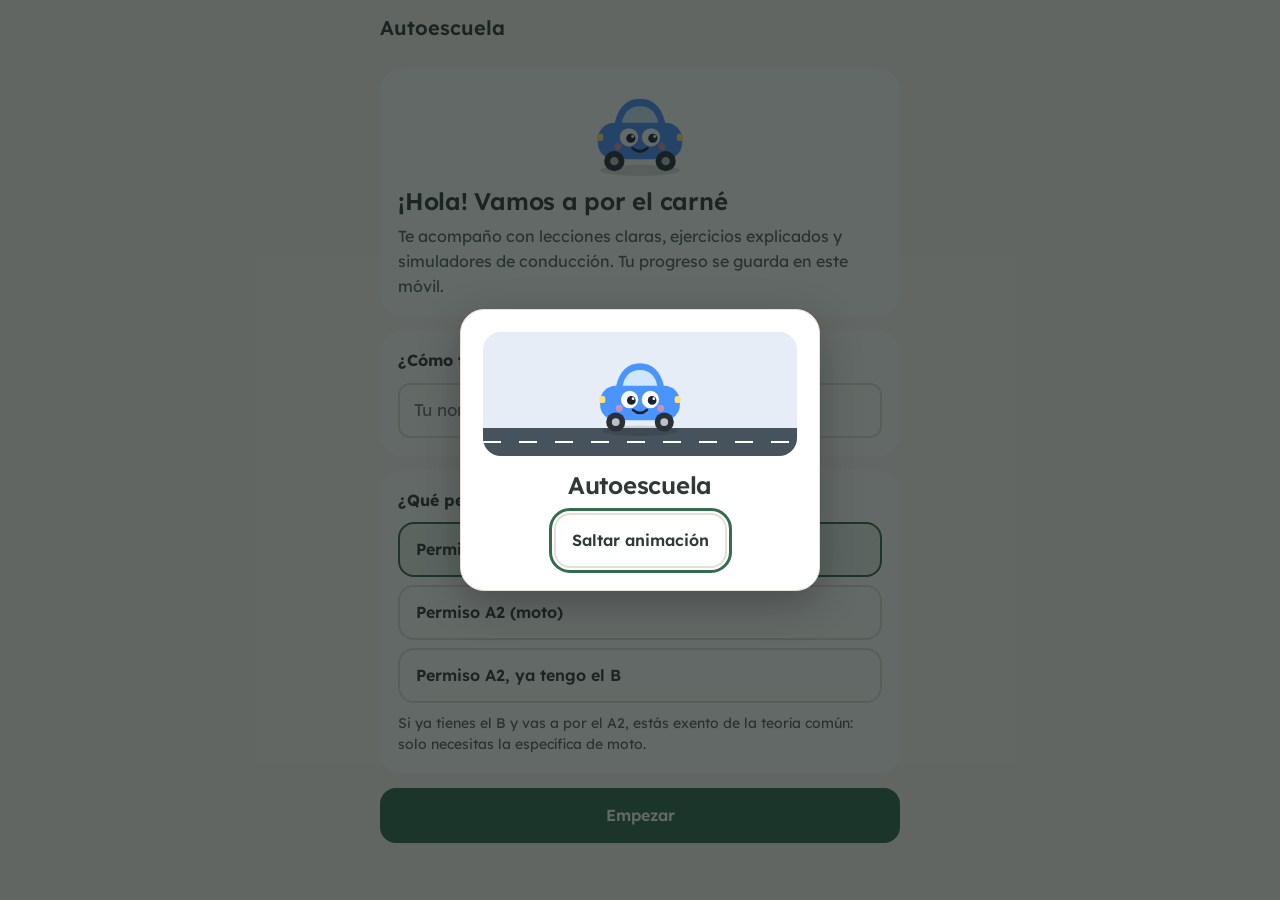
==== commit 138e7227: "Add files via upload" ====
--- a/index.html
+++ b/index.html
@@ -317,7 +317,7 @@
 
 <script>
 "use strict";
-const VERSION='0.11.2';
+const VERSION='0.12.0';
 const TUTOR_URL=location.hostname==='gittinach.github.io'
   ?'https://autoescuela-tutor.onrender.com/api/tutor'
   :location.protocol==='file:'?'':'/api/tutor';
@@ -1408,13 +1408,577 @@
  {id:'q293',l:'T12L5',q:'¿Cómo conviene manejar el volante cuando hay rachas de viento lateral?',o:['Sujetándolo con firmeza y corrigiendo la trayectoria con suavidad','Con una sola mano para poder dejarlo girar con el viento','Dando un giro fuerte cada vez que se note una ráfaga'],c:0,e:'Mantener el control con firmeza y evitar correcciones bruscas reduce el riesgo de bandazos.',r:'DGT, conducción con viento. RGC, art. 17'},
  {id:'q294',l:'T12L5',q:'Hace mucho frío y te acercas a un puente en una zona de sombra. ¿Qué debes prever aunque otros tramos estén despejados?',o:['Que el puente conserva siempre más adherencia por estar elevado','Que puede haber una placa de hielo y conviene adaptar la marcha antes','Que el hielo solo puede aparecer mientras nieva'],c:1,e:'Las zonas de sombra y los puentes son lugares donde puede formarse hielo aunque el resto del recorrido parezca despejado.',r:'DGT, recomendaciones ante nieve y hielo, 3 de febrero de 2026. RGC, art. 45'},
  {id:'q295',l:'T12L5',q:'Circulas sobre nieve con poco agarre. ¿Qué forma de conducir ayuda a conservar el control?',o:['Acelerar con fuerza para que las ruedas limpien la nieve','Alternar frenazos y aceleraciones para comprobar la adherencia','Actuar suavemente sobre acelerador, frenos y dirección, dejando más separación'],c:2,e:'Las maniobras bruscas pueden hacer perder el escaso agarre disponible. Aumenta también el margen con quien va delante.',r:'DGT, hielo y nieve: con la adherencia al límite. RGC, arts. 17 y 54'},
- {id:'q296',l:'T12L5',q:'Un agente indica que la carretera está cerrada a tu vehículo por nieve. Tu turismo tiene tracción total. ¿Puedes continuar?',o:['No, debo respetar el cierre aunque lleve tracción total','Sí, si tengo experiencia circulando con nieve','Sí, si avanzo despacio y llevo cadenas en el maletero'],c:0,e:'El equipamiento no permite ignorar un cierre ordenado por la autoridad. Busca otra ruta permitida o aplaza el viaje.',r:'RGC, arts. 37 y 143'},
+ {id:'q296',l:'T12L5',q:'Un agente indica que la carretera está cerrada a tu vehículo por nieve. Tu turismo tiene tracción total. ¿Puedes continuar?',o:['No, debo respetar el cierre aunque lleve tracción total','Sí, si tengo experiencia circulando con nieve','Sí, si avanzo despacio y llevo cadenas en el maletero'],c:0,e:'El equipamiento no permite ignorar un cierre ordenado por la autoridad. Busca otra ruta permitida o aplaza el viaje.',r:'RGC, arts. 37 y 133 y anexo I, apartado 1'},
  {id:'q297',l:'T12L6',q:'De noche, la zona que iluminan tus faros es más corta que el espacio que necesitarías para detenerte a tu velocidad. ¿Qué haces?',o:['Mantengo la marcha si conozco bien la carretera','Reduzco hasta poder detenerme dentro del tramo visible','Me acerco al vehículo precedente para aprovechar su alumbrado'],c:1,e:'La velocidad debe permitir detenerte dentro de lo que ves. Conocer la carretera no asegura que esté libre de obstáculos.',r:'RGC, art. 45'},
  {id:'q298',l:'T12L6',q:'Un vehículo se acerca de frente con las largas y no las cambia. ¿Debes cambiar tú a las de cruce si puedes deslumbrarlo?',o:['No, puedo mantener las largas hasta que él las cambie','Solo si el otro conductor me avisa con una ráfaga','Sí, debo evitar deslumbrarlo aunque él no lo haga'],c:2,e:'La obligación de sustituir las largas existe aunque el conductor de enfrente incumpla la misma regla.',r:'RGC, art. 102.1'},
  {id:'q299',l:'T12L6',q:'Te deslumbran y no distingues bien la vía. ¿Cómo debes adaptar la velocidad?',o:['Reduciéndola lo necesario, incluso hasta detenerme, para evitar un alcance','Manteniéndola hasta recuperar la visión para no molestar detrás','Aumentándola para salir antes del haz de luz'],c:0,e:'El Reglamento exige reducir lo necesario, incluso hasta la detención total, para evitar alcanzar a vehículos o peatones.',r:'RGC, arts. 46.1.j y 102.3'},
  {id:'q300',l:'T12L6',q:'Sigues a otro vehículo por la noche y tus largas se reflejan en sus retrovisores. ¿Qué corresponde?',o:['Mantenerlas porque solo hay que evitar deslumbrar a quien viene de frente','Cambiar a las de cruce tan pronto exista posibilidad de deslumbrar','Avisar con ráfagas para que el otro ajuste sus espejos'],c:1,e:'La protección frente al deslumbramiento también se aplica a quienes circulan en el mismo sentido y lo reciben por los retrovisores.',r:'RGC, art. 102.2'},
  {id:'q301',l:'T12L6',q:'Antes de un viaje nocturno, ¿por qué conviene limpiar las lunas y las ópticas?',o:['Porque así puede usarse siempre la luz de carretera','Porque evita tener que adaptar la velocidad al anochecer','Porque la suciedad reduce la visibilidad y favorece reflejos molestos'],c:2,e:'Las superficies limpias ayudan a ver mejor y reducen reflejos. Sigue siendo necesario adaptar la marcha y usar bien el alumbrado.',r:'DGT, consejos para conducir de noche'}
 ];
+
+/* ================= Temario común pendiente y teoría de moto ================= */
+const COURSE_SOURCES={
+ drivers:'https://www.boe.es/buscar/act.php?id=BOE-A-2009-9481',
+ vehicles:'https://www.boe.es/buscar/act.php?id=BOE-A-1999-1826',
+ itv:'https://www.boe.es/buscar/act.php?id=BOE-A-2017-12841',
+ documents:'https://www.dgt.es/nuestros-servicios/tu-vehiculo/documentacion-de-un-vehiculo/que-documentacion-debes-llevar-en-tu-vehiculo/index.html',
+ child:'https://www.dgt.es/comunicacion/noticias/20260224-sillitas-a-z/',
+ belt:'https://www.dgt.es/export/sites/web-DGT/.galleries/downloads/conoce_la_dgt/que-hacemos/educacion-vial/adultos/no-formal/cinturon_seguridad.pdf',
+ adas:'https://www.dgt.es/muevete-con-seguridad/vehiculos-seguros/conduccion-automatizada/vehiculos-parcialmente-automatizados-dcas/',
+ tyres:'https://revista.dgt.es/es/motor/noticias/2020/07JULIO/0710-Revision-Neumaticos.shtml',
+ car:'https://www.dgt.es/export/sites/web-DGT/.galleries/downloads/nuestros_servicios/para-colaboradores-y-empresas/GUIA-MONITORES-TURISMOS-NIPO.pdf',
+ moto:'https://www.dgt.es/export/sites/web-DGT/.galleries/downloads/nuestros_servicios/para-colaboradores-y-empresas/GUIA-MONITORES-MOTOCICLETA-NIPO.pdf',
+ motoCare:'https://www.honda.es/motorcycles/owners/motorcycle-maintenance/overview.html',
+ motoEquipment:'https://www.dgt.es/export/sites/web-DGT/.galleries/downloads/conoce_la_dgt/que-hacemos/educacion-vial/adultos/no-formal/La_motocicleta.pdf',
+ reform:'https://www.boe.es/buscar/doc.php?id=BOE-A-2026-13889',
+ pas:'https://www2.cruzroja.es/web/ahora/-/que-hacer-ante-un-accidente-de-trafico-tres-pasos-que-ayudan-a-salvar-vidas',
+ aid:'https://sede.dgt.gob.es/export/sites/dgt/.galleries/permisos-de-conducir/certificacion-aptitud-profesores-formacion-vial/2025/Manual-IX-Primeros-Auxilios-2025.pdf',
+ rcp:'https://www.erc.edu/media/wrhj5sye/gl2025-04-bls-e.pdf',
+ efficient:'https://coches.idae.es/estilo-de-conduccion',
+ v16:'https://www.dgt.es/muevete-con-seguridad/tecnologia-e-innovacion-en-carretera/Dispositivos-de-presenalizacion-V16/'
+};
+const COMPLETION_TOPICS={
+ '1':{desc:'Conoce tus obligaciones, qué permite cada permiso y cómo preparar al conductor y al vehículo antes de salir.',sims:[],lessons:[
+ {id:'T1L1',t:'Conducir con responsabilidad',min:4,key:'Conducir exige atender, controlar el vehículo y proteger a quienes comparten la vía.',
+ body:`<p>Todos los usuarios deben evitar peligros y molestias innecesarias. Como conductor, mantén el control, la libertad de movimientos, el campo de visión y la atención. Coloca los objetos y acomoda a los ocupantes para que nada te impida manejar.</p><p>Comprueba tu estado antes de salir. El sueño, el alcohol, las drogas o algunos tratamientos pueden impedir conducir con seguridad. Una autorización en vigor no garantiza que hoy estés en condiciones. Si no lo estás, organiza otro transporte.</p>`,tip:'Revisa tres cosas: tu estado, el vehículo y el entorno.',errs:['Confiar en la experiencia para compensar una distracción.','Empezar un viaje con objetos que interfieren con los mandos.'],ref:'RGC, arts. 2, 3, 17 y 18',source:'#a18'},
+ {id:'T1L2',t:'Qué autorizan los permisos B y A2',min:5,key:'La categoría del permiso y las características del vehículo deben ser compatibles.',
+ body:`<p>El <b>B</b>, desde los 18 años, permite como regla general automóviles de hasta 3.500 kg de MMA y hasta ocho pasajeros además del conductor. Puede llevar remolque de hasta 750 kg. Con remolque de más de 750 kg, el B ordinario permite un conjunto de hasta 3.500 kg; entre 3.500 y 4.250 kg se necesita la habilitación adicional correspondiente, código 96.</p><p>El <b>A2</b>, desde los 18 años, permite motos de hasta 35 kW y 0,2 kW/kg, no derivadas de una con más del doble de su potencia. Tener el B no autoriza por sí solo a conducir cualquier moto A2.</p>`,tip:'Usa las masas máximas autorizadas de la documentación, no el peso que crees que llevan hoy.',errs:['Suponer que todos los remolques requieren el B+E.','Identificar el A2 solo por la cilindrada.'],ref:'Reglamento General de Conductores, arts. 4 y 5 y anexo I, código 96',source:COURSE_SOURCES.drivers+'#a4'},
+ {id:'T1L3',t:'Documentación y seguro',min:4,key:'Tu permiso y la documentación del vehículo deben estar vigentes y disponibles.',
+ body:`<p>Lleva tu permiso de conducción, el permiso de circulación y la tarjeta ITV, en los formatos admitidos. Comprueba la vigencia y las restricciones que correspondan. En España, miDGT permite acreditar digitalmente los documentos que ofrece con validez a efectos de tráfico; una simple foto no equivale a ese documento verificable.</p><p>El vehículo debe tener seguro obligatorio en vigor. No es obligatorio llevar el recibo del seguro. Antes de viajar al extranjero, comprueba la documentación física y los requisitos del destino.</p>`,tip:'Permiso personal, permiso del vehículo e ITV cumplen funciones distintas.',errs:['Confundir tener cita de ITV con tener la inspección vigente.','Creer que no llevar el recibo permite circular sin seguro.'],ref:'DGT, documentación obligatoria. Reglamentos de Conductores y de Vehículos',source:COURSE_SOURCES.documents},
+ {id:'T1L4',t:'El primer año y las restricciones personales',min:4,key:'Respeta las condiciones de tu permiso y distingue la señal L de las tasas de alcohol de los dos primeros años.',
+ body:`<p>Si acabas de obtener tu primer permiso, usa la <b>V-13, la L</b>, durante el primer año. En un turismo se coloca visible en la parte posterior izquierda; en una moto, visible en la parte posterior. No debes dejarla puesta cuando conduce alguien que no deba usarla.</p><p>La L no impone hoy un límite general especial de 80 km/h. Aplica los límites de la vía, del vehículo y de tu autorización. La tasa reducida de alcohol para noveles dura dos años. Si tu permiso exige corrección visual, utiliza la que corresponda al conducir.</p>`,tip:'Un año para la L y dos para la tasa reducida del conductor novel.',errs:['Conservar el antiguo límite general de 80 km/h.','Conducir sin las gafas o lentes exigidas en el permiso.'],ref:'RGV, anexo XI, V-13. RGC, arts. 20 y 48. Reglamento de Conductores, anexo I',source:COURSE_SOURCES.vehicles},
+ {id:'T1L5',t:'Ocupantes, animales y objetos',min:4,key:'Todo lo que llevas debe permitir manejar y permanecer sujeto sin crear peligro.',
+ body:`<p>Respeta las plazas autorizadas y utiliza cinturones, SRI y cascos cuando correspondan. El conductor debe cuidar la colocación de personas, animales y objetos para conservar la visión, los movimientos y la atención.</p><p>Coloca equipaje pesado abajo y sujeto. Un objeto suelto puede desplazarse al frenar. Para transportar un animal, utiliza una solución adecuada que impida interferencias y desplazamientos peligrosos, siguiendo las instrucciones de sus dispositivos de sujeción. Llevarlo en brazos del conductor compromete el control.</p>`,tip:'Comprueba la sujeción antes de arrancar, incluso para un trayecto corto.',errs:['Llevar objetos sueltos sobre la bandeja posterior.','Permitir que un animal alcance los pedales.'],ref:'RGC, arts. 9, 10, 14, 18 y 117',source:'#a18'},
+ {id:'T1L6',t:'Preparar el viaje y decidir cuándo parar',min:4,key:'Planifica con margen y adapta el plan a lo que encuentres durante el recorrido.',
+ body:`<p>Antes de salir, prepara la ruta, consulta incidencias y meteorología y revisa neumáticos, luces y líquidos. Programa descansos y deja listos navegador y mandos. Comprueba también la autonomía.</p><p>Durante el viaje, adapta la velocidad a la visibilidad y la adherencia. El horario previsto no justifica correr ni seguir con sueño. Ante cansancio o una incidencia, busca un lugar permitido y seguro para detenerte; no improvises una parada en un punto que genere otro peligro.</p>`,tip:'La hora de llegada puede cambiar; la necesidad de conducir con seguridad permanece.',errs:['Manipular el navegador para recuperar una salida perdida.','Posponer el descanso por estar cerca del destino.'],ref:'RGC, arts. 3, 18 y 45. DGT, planificación y conducción preventiva',source:'#a45'}
+ ],questions:[
+ {id:'q302',l:'T1L1',q:'Una bolsa limita el movimiento de tus pies junto a los pedales. ¿Qué haces antes de salir?',o:['La retiro de esa zona y la sujeto adecuadamente','La aparto con el pie mientras circulo','La dejo si no impide acelerar'],c:0,e:'Debes conservar la libertad de movimientos y el control de todos los mandos.',r:'RGC, arts. 17 y 18'},
+ {id:'q303',l:'T1L1',q:'Tienes el permiso en vigor, pero estás demasiado somnoliento para atender. ¿Puedes iniciar el viaje con seguridad?',o:['Sí, por una vía conocida','No; debo descansar u organizar otro transporte','Sí, si no supero la velocidad mínima'],c:1,e:'La autorización no sustituye las condiciones necesarias para controlar y atender la conducción.',r:'RGC, arts. 3, 17 y 18'},
+ {id:'q304',l:'T1L1',q:'¿A quién debe proteger la conducta prudente de quien conduce?',o:['Solo a sus pasajeros','Solo a quienes tienen prioridad','A sí mismo, los ocupantes y los demás usuarios'],c:2,e:'La precaución debe evitar daños propios y ajenos, también a otros usuarios de la vía.',r:'RGC, art. 3.1'},
+ {id:'q305',l:'T1L1',q:'Una carga tapa parte del parabrisas. ¿Es suficiente circular más despacio?',o:['No; debo recolocarla para disponer de visión adecuada','Sí, si voy por ciudad','Sí, si puedo ver por una esquina'],c:0,e:'La disposición de objetos debe permitir el campo de visión necesario y el manejo seguro.',r:'RGC, arts. 14 y 18'},
+ {id:'q306',l:'T1L1',q:'Llevas años conduciendo por la misma calle. ¿Cómo influye eso en tu obligación de atender?',o:['Permite prestar atención solo en los cruces','Debo seguir atento porque pueden aparecer riesgos nuevos','Permite manipular el móvil en los tramos rectos'],c:1,e:'Conocer el recorrido no elimina la obligación de atención permanente.',r:'RGC, art. 18.1'},
+ {id:'q307',l:'T1L2',q:'Como regla general, ¿cuántos pasajeros además del conductor admite un automóvil autorizado por el permiso B?',o:['Nueve','Diez','Hasta ocho'],c:2,e:'El máximo general es de ocho pasajeros además de quien conduce, respetando las plazas del vehículo.',r:'Reglamento General de Conductores, art. 4.2.e'},
+ {id:'q308',l:'T1L2',q:'Un turismo de 2.500 kg de MMA arrastra un remolque de 700 kg de MMA. ¿Basta el B ordinario, si el conjunto está técnicamente autorizado?',o:['Sí','No, exige siempre B+E','Solo si el remolque va vacío'],c:0,e:'El B permite un remolque de hasta 750 kg junto a un vehículo que autoriza esa categoría.',r:'Reglamento General de Conductores, art. 4.2.e'},
+ {id:'q309',l:'T1L2',q:'Turismo y remolque de más de 750 kg suman 4.000 kg de MMA. ¿Qué necesitas, además de compatibilidad técnica?',o:['El B ordinario sin ninguna habilitación adicional','La habilitación correspondiente, como B con código 96','Solo llevar menos equipaje'],c:1,e:'Con remolque de más de 750 kg, superar 3.500 kg sin pasar de 4.250 kg requiere habilitación adicional.',r:'Reglamento General de Conductores, arts. 4 y 5 y anexo I'},
+ {id:'q310',l:'T1L2',q:'¿Cuál es la potencia máxima de una motocicleta autorizada por A2, cumpliendo además las otras condiciones?',o:['11 kW','50 kW','35 kW'],c:2,e:'El A2 exige hasta 35 kW, hasta 0,2 kW/kg y la limitación relativa al vehículo de origen.',r:'Reglamento General de Conductores, art. 4.2.c'},
+ {id:'q311',l:'T1L2',q:'¿Qué dato usas para comprobar los límites del permiso al arrastrar un remolque?',o:['Las MMA de los vehículos y del conjunto según corresponda','Solo el peso del equipaje del día','Solo la longitud del remolque'],c:0,e:'Los límites de autorización se comparan con las masas máximas autorizadas, además de las condiciones técnicas.',r:'Reglamento General de Conductores, art. 4'},
+ {id:'q312',l:'T1L3',q:'¿Tener una cita para mañana permite circular hoy con la ITV caducada?',o:['Sí, para cualquier desplazamiento corto','No; la cita no prorroga su vigencia','Sí, llevando la confirmación impresa'],c:1,e:'Debes mantener la inspección vigente; pedir cita no amplía el plazo.',r:'RD 920/2017, arts. 4 y 6'},
+ {id:'q313',l:'T1L3',q:'¿Qué documento acredita la autorización personal para conducir la categoría correspondiente?',o:['La tarjeta ITV','El permiso de circulación','El permiso de conducción'],c:2,e:'La autorización personal es distinta de la documentación que identifica y acredita las condiciones del vehículo.',r:'Reglamento General de Conductores, arts. 1 y 3'},
+ {id:'q314',l:'T1L3',q:'¿Puedes circular sin seguro obligatorio porque no es necesario llevar su recibo?',o:['No, el seguro debe estar en vigor','Sí, si solo circulo por ciudad','Sí, si la ITV es favorable'],c:0,e:'No tener que portar el recibo no elimina la obligación de asegurar el vehículo.',r:'DGT, documentación y seguro obligatorio'},
+ {id:'q315',l:'T1L3',q:'En España, ¿qué valor tiene el permiso disponible y verificable en miDGT?',o:['Solo sirve para recordar su fecha','Tiene validez a efectos de tráfico como el documento físico','Solo vale si se acompaña de una fotografía'],c:1,e:'La documentación ofrecida por miDGT tiene validez en España. Una foto aislada no equivale a ella.',r:'DGT, documentación obligatoria y aplicación miDGT'},
+ {id:'q316',l:'T1L3',q:'Antes de conducir en otro país, ¿qué debes hacer con la documentación?',o:['Suponer que miDGT basta en cualquier lugar','Llevar solo una foto de la tarjeta ITV','Comprobar los documentos físicos y requisitos exigidos en el destino'],c:2,e:'La validez española de la documentación digital no sustituye la comprobación de requisitos internacionales.',r:'DGT, documentación del vehículo y miDGT'},
+ {id:'q317',l:'T1L4',q:'Acabas de obtener tu primer permiso B. ¿Durante cuánto tiempo debes llevar la L, en el supuesto ordinario?',o:['Durante el primer año','Durante los dos primeros años','Hasta pasar la primera ITV'],c:0,e:'La V-13 señala la condición de conductor novel durante el primer año.',r:'RGV, anexo XI, señal V-13'},
+ {id:'q318',l:'T1L4',q:'¿Dónde se coloca normalmente la L en un turismo?',o:['En el centro del parabrisas','Visible en la parte posterior izquierda','En cualquier ventana lateral'],c:1,e:'La señal debe ser visible en la parte posterior izquierda del turismo.',r:'RGV, anexo XI, señal V-13'},
+ {id:'q319',l:'T1L4',q:'¿Existe hoy un límite general de 80 km/h para todo conductor que lleva la L?',o:['Sí, en cualquier vía','Sí, solo en autopista','No; se aplican los límites que correspondan a vía, vehículo y conductor'],c:2,e:'El antiguo límite general especial de 80 km/h para noveles dejó de aplicarse.',r:'RGC, arts. 48 y 52. RGV, anexo XI, V-13'},
+ {id:'q320',l:'T1L4',q:'Tu permiso exige corrección visual. ¿Cómo debes conducir?',o:['Con la corrección indicada en tu autorización','Sin ella si el trayecto es corto','Solo con ella al conducir de noche'],c:0,e:'Las adaptaciones y restricciones de la autorización deben respetarse en cada conducción.',r:'Reglamento General de Conductores, art. 3 y anexo I'},
+ {id:'q321',l:'T1L4',q:'Tras el primer año de tu primer permiso, dejas de usar la L. ¿Ha terminado también el periodo de tasa reducida de alcohol?',o:['Sí, ambos periodos duran un año','No; la tasa reducida del novel se aplica durante dos años','Sí, si ya he conducido por autopista'],c:1,e:'La duración de la señal L y la del régimen de alcohol para noveles son distintas.',r:'RGC, art. 20. RGV, anexo XI, V-13'},
+ {id:'q322',l:'T1L5',q:'Llevas una mascota que puede acceder a los pedales. ¿Qué debes hacer?',o:['Mantenerla sobre tus rodillas','Pedir que se quede quieta','Acomodarla con un sistema adecuado que impida interferencias'],c:2,e:'El conductor debe mantener su libertad de movimientos y evitar que un animal interfiera en el manejo.',r:'RGC, art. 18.1'},
+ {id:'q323',l:'T1L5',q:'¿Cómo conviene colocar una maleta pesada en el vehículo?',o:['En una zona adecuada, baja y bien sujeta','Suelta sobre la bandeja posterior','Sobre un asiento sin ninguna sujeción'],c:0,e:'La carga debe evitar desplazamientos peligrosos y no comprometer la estabilidad o la visión.',r:'RGC, arts. 14 y 18'},
+ {id:'q324',l:'T1L5',q:'El turismo tiene cinco plazas autorizadas, incluida la del conductor. ¿Puedes llevar cinco pasajeros?',o:['Sí, si uno es menor','No, superarías las plazas autorizadas','Sí, si comparten un cinturón'],c:1,e:'Las plazas incluyen al conductor y no pueden superarse.',r:'RGC, art. 9.1'},
+ {id:'q325',l:'T1L5',q:'¿Un recorrido de dos calles permite dejar a un ocupante sin el sistema de retención exigido?',o:['Sí, a menos de 30 km/h','Sí, si va detrás','No, la brevedad del trayecto no elimina la obligación'],c:2,e:'La distancia del desplazamiento no es una excepción general al uso de los sistemas exigidos.',r:'RGC, art. 117'},
+ {id:'q326',l:'T1L5',q:'Un bulto reduce tu visión por una zona necesaria para conducir. ¿Qué corresponde?',o:['Recolocarlo o retirar el exceso antes de iniciar la marcha','Compensarlo usando solo el espejo interior','Mantenerlo si las luces funcionan'],c:0,e:'La colocación de objetos debe conservar el campo de visión y el control.',r:'RGC, art. 18.1'},
+ {id:'q327',l:'T1L6',q:'Has perdido una salida y el navegador propone cambiar la ruta. ¿Qué haces si necesitas manipularlo?',o:['Lo manejo sin dejar de mirar la pantalla','Estaciono en un lugar permitido y seguro para prepararlo','Me detengo en el carril de circulación'],c:1,e:'La preparación del dispositivo debe hacerse sin distraerte ni crear un peligro con la parada.',r:'RGC, arts. 18 y 90'},
+ {id:'q328',l:'T1L6',q:'La previsión anuncia mal tiempo en tu recorrido. ¿Qué ayuda a preparar el viaje?',o:['Calcular la llegada manteniendo siempre el máximo permitido','Confiar solo en el tiempo que hace al salir','Consultar incidencias y meteorología y prever alternativas y margen'],c:2,e:'La planificación permite adaptar el desplazamiento a las condiciones esperables.',r:'RGC, art. 45. DGT, planificación de viajes'},
+ {id:'q329',l:'T1L6',q:'Te quedan pocos kilómetros, pero aparece sueño. ¿Qué haces?',o:['Busco un lugar seguro para detenerme y descansar','Sigo porque estoy cerca','Aumento la velocidad para llegar antes'],c:0,e:'La proximidad del destino no compensa la pérdida de atención y control por somnolencia.',r:'RGC, arts. 3 y 17. DGT, conducir con sueño'},
+ {id:'q330',l:'T1L6',q:'¿Cuándo conviene revisar presión y estado de neumáticos para un viaje largo?',o:['Solo si se enciende un aviso','Antes de salir, según las indicaciones del fabricante','Únicamente después de la primera parada'],c:1,e:'La revisión previa permite detectar problemas antes de iniciar el recorrido.',r:'DGT, revisión de neumáticos antes de viajar'},
+ {id:'q331',l:'T1L6',q:'Un retraso pone en peligro tu hora prevista de llegada. ¿Qué decisión es correcta?',o:['Superar un poco el límite en los tramos despejados','Suprimir todos los descansos previstos','Reajustar el horario manteniendo una conducción segura'],c:2,e:'Llegar a una hora prevista no justifica incumplir las normas o continuar sin condiciones.',r:'RGC, arts. 3, 17 y 45'}
+ ]},
+ '2':{desc:'Reconoce las partes de la vía, elige correctamente el carril y actúa ante carriles especiales, obras y pasos a nivel.',sims:[],lessons:[
+ {id:'T2L1',t:'Calzada, carril, arcén y acera',min:4,key:'Cada parte de la vía tiene una función y unos usuarios autorizados.',
+ body:`<p>La <b>calzada</b> es la parte destinada a la circulación de vehículos. Puede dividirse en carriles, bandas longitudinales con anchura suficiente para una fila de automóviles, estén o no marcadas. El <b>arcén</b> es la franja contigua a la calzada destinada a usos previstos por la norma, no un carril libre para adelantar.</p><p>La <b>acera</b> está reservada a peatones, con las excepciones expresamente previstas. Una mediana separa plataformas o calzadas; no es una zona para cambiar de sentido a voluntad.</p>`,tip:'Identifica dónde acaba tu espacio antes de pensar en una maniobra.',errs:['Contar el arcén como un carril ordinario.','Interpretar una mediana como acceso para dar media vuelta.'],ref:'Ley de Tráfico, anexo I. RGC, arts. 29, 36 y 152',source:'https://www.boe.es/buscar/act.php?id=BOE-A-2015-11722'},
+ {id:'T2L2',t:'Vías urbanas, travesías y carreteras',min:4,key:'El tipo de vía determina normas que debes combinar con sus señales.',
+ body:`<p>Una <b>vía urbana</b> está dentro de poblado, excepto las travesías. Una <b>travesía</b> es un tramo de carretera que discurre por poblado, con las precisiones de la definición legal. Las vías interurbanas están fuera de poblado.</p><p>Autopistas y autovías tienen calzadas separadas y accesos regulados; una carretera convencional no reúne sus características. No deduzcas el límite solo de la anchura o de ver dos carriles. Identifica la vía y aplica las señales, los límites y las reglas de tu vehículo.</p>`,tip:'Una carretera ancha puede seguir siendo convencional.',errs:['Tratar una travesía como cualquier calle urbana.','Suponer que dos carriles convierten una vía en autovía.'],ref:'Ley de Tráfico, anexo I. RGC, arts. 48 y 50',source:'https://www.boe.es/buscar/act.php?id=BOE-A-2015-11722'},
+ {id:'T2L3',t:'Elegir el carril',min:4,key:'Fuera de poblado utiliza normalmente el carril derecho y cambia solo cuando corresponda y sea seguro.',
+ body:`<p>En una calzada con varios carriles para tu sentido fuera de poblado, circula normalmente por el derecho. Puedes usar los demás cuando lo aconseje el tráfico o la vía, sin entorpecer a quien te siga. Tras adelantar, vuelve con seguridad cuando corresponda.</p><p>En poblado, con al menos dos carriles delimitados para tu sentido y fuera de autopista o autovía, un turismo puede usar el que mejor convenga a su destino, sin obstaculizar. Para cambiar de carril, observa, señaliza y respeta a quienes ya lo ocupan.</p>`,tip:'Elegir un carril no te da prioridad para entrar en él.',errs:['Circular siempre por el central fuera de poblado aunque el derecho esté libre.','Cambiar de carril confiando solo en el intermitente.'],ref:'RGC, arts. 31, 33 y 74.2',source:'#a31'},
+ {id:'T2L4',t:'Carriles reversibles y temporales',min:5,key:'Comprueba las indicaciones que abren el carril y las condiciones especiales de circulación.',
+ body:`<p>En un carril <b>reversible</b>, normalmente delimitado por dobles líneas discontinuas, los semáforos de carril indican cuándo puede utilizarse. Lleva al menos la luz de cruce encendida de día y de noche. Una cruz roja prohíbe ocuparlo.</p><p>Los carriles habilitados en sentido contrario al habitual por fluidez tienen restricciones de vehículos y, como regla, un intervalo de 60 a 80 km/h, salvo límites inferiores señalizados, además de cruce. Por obras pueden admitirse otros vehículos autorizados. Los carriles adicionales circunstanciales también exigen cruce y sus reglas específicas. Sigue las señales y el balizamiento.</p>`,tip:'Una flecha verde de carril permite usarlo, pero las demás señales siguen vigentes.',errs:['Entrar en un reversible por ver que está vacío aunque haya una cruz roja.','Olvidar la luz de cruce porque sea de día.'],ref:'RGC, arts. 40, 41, 42 y 143 y anexo I, apartado 4.3',source:'#a40'},
+ {id:'T2L5',t:'Carriles reservados y zonas restringidas',min:4,key:'Accede a un carril reservado solo si las condiciones señalizadas autorizan tu vehículo.',
+ body:`<p>Los carriles bus, para bicicletas o reservados a determinados usuarios tienen condiciones propias. Que no circule nadie por ellos no autoriza a usarlos. Un vehículo que pueda entrar en un bus-VAO debe cumplir también las condiciones particulares de esa vía.</p><p>La ocupación mínima, los horarios y los vehículos admitidos pueden variar según la regulación señalizada. Una moto no está autorizada automáticamente en cualquier carril bus. Comprueba los paneles y las restricciones de acceso, incluidas las de una zona de bajas emisiones.</p>`,tip:'Lee vehículo autorizado, horario y ocupación cuando proceda.',errs:['Entrar en un carril bus porque se circula más rápido.','Generalizar a todas las ciudades una autorización local para motos.'],ref:'RGC, arts. 35, 37 y 157. Ley de Tráfico, competencias de ordenación',source:'#a35'},
+ {id:'T2L6',t:'Obras y pasos a nivel',min:5,key:'Anticipa una detención y no entres donde puedas quedarte bloqueado.',
+ body:`<p>En obras, sigue las órdenes de los agentes o personal autorizado y el balizamiento aplicable. Reduce y deja margen para las incorporaciones o estrechamientos. La presencia de una obra no permite ignorar una prohibición de acceso.</p><p>Al acercarte a un paso a nivel, extrema la prudencia y modera la velocidad. Detente ante la señal que lo ordene, las luces de prohibición o las barreras cerradas o en movimiento. No entres si una cola puede dejarte sobre las vías. Si quedas inmovilizado, desaloja a las personas y avisa cuanto antes al servicio ferroviario o a emergencias, desde lugar seguro.</p>`,tip:'Antes de cruzar las vías, comprueba que puedes salir completamente.',errs:['Pasar bajo una barrera que ya empieza a bajar.','Entrar detrás de una cola sin espacio al otro lado.'],ref:'RGC, arts. 95, 96, 97, 139 y 142 y anexo I, apartado 1',source:'#a95'}
+ ],questions:[
+ {id:'q332',l:'T2L1',q:'¿Qué parte de la vía está destinada a la circulación de vehículos?',o:['La calzada','La acera','La mediana'],c:0,e:'La calzada es la parte destinada a la circulación de vehículos.',r:'Ley de Tráfico, anexo I'},
+ {id:'q333',l:'T2L1',q:'El arcén está despejado y hay una cola de turismos. ¿Puedes usarlo como carril ordinario para adelantar?',o:['Sí, si no viene nadie detrás','No, estar libre no lo convierte en un carril autorizado','Sí, si llevo las luces de emergencia'],c:1,e:'El arcén solo puede utilizarse en los supuestos previstos por la norma.',r:'RGC, art. 36'},
+ {id:'q334',l:'T2L1',q:'¿Un carril tiene que estar siempre pintado para existir?',o:['Sí, con dos líneas continuas','Sí, con al menos una línea discontinua','No; su definición no exige que esté delimitado por marcas'],c:2,e:'Puede haber carriles sin marcas si existe anchura para las filas de automóviles correspondientes.',r:'Ley de Tráfico, anexo I, definición de carril'},
+ {id:'q335',l:'T2L1',q:'Una abertura de la mediana está reservada a servicios autorizados. ¿Puedes usarla para volver atrás si pierdes la salida?',o:['No, debo continuar hasta un lugar permitido','Sí, si no se aproxima nadie','Sí, señalizando con emergencia'],c:0,e:'Una abertura no concede acceso general ni permite una maniobra prohibida.',r:'RGC, arts. 29, 78 y 79'},
+ {id:'q336',l:'T2L1',q:'¿Qué debes comprobar antes de considerar una franja junto a la calzada como carril utilizable?',o:['Solo que esté asfaltada','Su señalización, delimitación y los usos autorizados','Solo que quepa el coche'],c:1,e:'La anchura o el asfalto por sí solos no autorizan a ocupar una zona reservada o un arcén.',r:'RGC, arts. 29, 35 y 36'},
+ {id:'q337',l:'T2L2',q:'Una carretera discurre por un poblado y el tramo reúne la definición de travesía. ¿Cómo se clasifica?',o:['Siempre como autovía','Como cualquier vía urbana sin distinción','Como travesía'],c:2,e:'La travesía es un tramo de carretera por poblado, según la definición y sus precisiones legales.',r:'Ley de Tráfico, anexo I'},
+ {id:'q338',l:'T2L2',q:'Una carretera tiene dos carriles para tu sentido. ¿Eso basta para considerarla autovía?',o:['No, debe reunir las características legales de autovía','Sí, cualquiera con dos carriles lo es','Sí, si permite superar 80 km/h'],c:0,e:'El número de carriles no determina por sí solo la clase de vía.',r:'Ley de Tráfico, anexo I'},
+ {id:'q339',l:'T2L2',q:'¿Qué debes combinar para saber qué velocidad corresponde a tu vehículo?',o:['Solo el aspecto de la carretera','El tipo de vía, las señales y las limitaciones aplicables','Solo el ritmo de los demás'],c:1,e:'La clase de vía es uno de los elementos; también cuentan señalización, vehículo y circunstancias.',r:'RGC, arts. 45, 47, 48 y 50'},
+ {id:'q340',l:'T2L2',q:'¿Qué caracteriza de forma general a una vía interurbana?',o:['Tiene siempre arcenes anchos','Solo admite vehículos a motor','Está situada fuera de poblado'],c:2,e:'La ubicación fuera de poblado forma parte de la definición legal de vía interurbana.',r:'Ley de Tráfico, anexo I'},
+ {id:'q341',l:'T2L2',q:'Una señal específica limita a 70 km/h un tramo de carretera convencional. ¿Qué máximo respetas con tu turismo?',o:['70 km/h, sin perjuicio de reducir más por las condiciones','90 km/h por ser el genérico','El de los vehículos de delante'],c:0,e:'La limitación específica se aplica, y la seguridad puede exigir todavía menos velocidad.',r:'RGC, arts. 45 y 47'},
+ {id:'q342',l:'T2L3',q:'En autovía, el carril derecho está libre y no necesitas adelantar. ¿Por dónde circulas normalmente?',o:['Por el central para evitar cambios','Por el derecho','Por el izquierdo si mantengo el máximo'],c:1,e:'Fuera de poblado se utiliza normalmente el carril derecho.',r:'RGC, art. 31'},
+ {id:'q343',l:'T2L3',q:'En una calle con dos carriles marcados para tu sentido, ¿qué carril puede usar un turismo?',o:['Siempre el izquierdo','Solo el derecho en toda circunstancia','El que mejor convenga a su destino sin obstaculizar'],c:2,e:'En poblado se admite esa elección, fuera de autopistas y autovías y respetando las demás reglas.',r:'RGC, art. 33'},
+ {id:'q344',l:'T2L3',q:'Para entrar en el carril contiguo ya ocupado por otro vehículo, ¿quién tiene prioridad?',o:['El vehículo que ya circula por ese carril','Yo si llevo el intermitente','El más rápido'],c:0,e:'El desplazamiento lateral debe respetar la prioridad de quien ocupa el carril.',r:'RGC, art. 74.2'},
+ {id:'q345',l:'T2L3',q:'Terminas de adelantar en autovía y puedes volver con seguridad al derecho. ¿Qué haces?',o:['Me quedo indefinidamente en el izquierdo','Señalizo y regreso sin obligar al adelantado a variar su marcha','Vuelvo en cuanto mi parte delantera lo sobrepase'],c:1,e:'El regreso se realiza de forma segura y gradual, manteniendo margen con el adelantado.',r:'RGC, arts. 31 y 85.3'},
+ {id:'q346',l:'T2L3',q:'Llevas el intermitente para cambiar de carril. ¿Qué significa para los demás?',o:['Que deben frenarte para dejarte espacio','Que has adquirido prioridad','Que anuncias una intención y aún debes comprobar que sea segura'],c:2,e:'La señal comunica la maniobra, pero no sustituye la obligación de respetar el tráfico del carril.',r:'RGC, arts. 74.2 y 109'},
+ {id:'q347',l:'T2L4',q:'Sobre un carril reversible aparece una cruz roja. ¿Puedes entrar si está vacío?',o:['No, la cruz roja prohíbe ocuparlo','Sí, si se ve libre hasta el final','Sí, con las luces de emergencia'],c:0,e:'La señal de aspa roja impide ocupar el carril sobre el que está situada.',r:'RGC, art. 143 y anexo I, apartado 4.3'},
+ {id:'q348',l:'T2L4',q:'Circulas de día por un carril reversible. ¿Qué alumbrado debes llevar como mínimo?',o:['Solo las luces de posición','La luz de cruce','Ninguno si no hay niebla'],c:1,e:'En el reversible debe llevarse encendida al menos la luz de cruce de día y de noche.',r:'RGC, art. 40'},
+ {id:'q349',l:'T2L4',q:'Un carril en sentido contrario al habitual se habilita por fluidez, sin límites inferiores señalizados. ¿Cuál es su intervalo general?',o:['De 40 a 60 km/h','De 80 a 100 km/h','De 60 a 80 km/h'],c:2,e:'En ese supuesto se exige circular entre 60 y 80 km/h, además de respetar las otras condiciones.',r:'RGC, art. 41.1'},
+ {id:'q350',l:'T2L4',q:'Una flecha verde permite usar un carril reversible. ¿Anula un límite de velocidad aplicable?',o:['No, las demás señales siguen vigentes','Sí, mientras la flecha esté verde','Sí, solo para turismos'],c:0,e:'La autorización de uso del carril no elimina otras obligaciones de circulación.',r:'RGC, arts. 40 y 143 y anexo I, apartado 4.3'},
+ {id:'q351',l:'T2L4',q:'Un carril contrario al habitual está habilitado por obras. ¿Debes suponer que admite exactamente los mismos vehículos que uno abierto solo por fluidez?',o:['Sí, no puede haber diferencias','No, compruebo los vehículos autorizados y la señalización del caso','Sí, si ambos tienen conos'],c:1,e:'El régimen de uso puede variar cuando la habilitación se debe a obras.',r:'RGC, art. 41.2'},
+ {id:'q352',l:'T2L5',q:'Ves un carril bus vacío. ¿Eso permite circular por él con tu turismo?',o:['Sí, si la circulación del resto está detenida','Sí, para adelantar un solo vehículo','No, debo estar autorizado por su regulación'],c:2,e:'La ausencia de usuarios no elimina la reserva del carril.',r:'RGC, art. 35'},
+ {id:'q353',l:'T2L5',q:'Una ciudad admite motos en ciertos carriles bus. ¿Puedes extenderlo a todos los carriles bus de España?',o:['No, debo comprobar la autorización aplicable en cada lugar','Sí, porque todos tienen la misma reserva','Sí, si la moto es A2'],c:0,e:'Las condiciones particulares dependen de la regulación y señalización de cada carril.',r:'RGC, arts. 35 y 37'},
+ {id:'q354',l:'T2L5',q:'Para usar un carril VAO, ¿qué debes revisar además de que tu vehículo esté admitido?',o:['Solo el color del coche','La ocupación, los horarios y las condiciones señalizadas','Solo si llevo equipaje'],c:1,e:'La autorización puede estar condicionada por ocupación y regulación específica.',r:'RGC, art. 35.2'},
+ {id:'q355',l:'T2L5',q:'Tu navegador propone entrar en una zona con acceso restringido. ¿Qué prevalece?',o:['La ruta calculada','La preferencia del conductor','La regulación y las señales de acceso'],c:2,e:'Una indicación de navegación no autoriza a incumplir una restricción.',r:'RGC, arts. 37, 132 y 157'},
+ {id:'q356',l:'T2L5',q:'¿Por qué debes leer el panel de un carril reservado antes de entrar?',o:['Porque puede limitar los vehículos y condiciones de uso','Porque solo informa de la longitud del carril','Porque sustituye todas las normas generales'],c:0,e:'La reserva puede ser para ciertos vehículos, horarios u ocupaciones.',r:'RGC, art. 35'},
+ {id:'q357',l:'T2L6',q:'Una cola avanza hacia un paso a nivel y no cabe tu coche al otro lado. ¿Qué haces?',o:['Entro para no perder mi turno','Espero antes de las vías hasta poder salir completamente','Me acerco todo lo posible al vehículo de delante sobre las vías'],c:1,e:'No debes entrar si puedes quedar detenido obstaculizando el paso del tren.',r:'RGC, art. 96'},
+ {id:'q358',l:'T2L6',q:'Empieza a bajar la barrera de un paso a nivel. ¿Puedes pasar si aún queda hueco?',o:['Sí, con precaución','Sí, si no se ve el tren','No, debo detenerme antes del paso'],c:2,e:'La barrera en movimiento ordena no entrar en el paso.',r:'RGC, art. 95'},
+ {id:'q359',l:'T2L6',q:'En unas obras, un agente ordena detenerte aunque el semáforo permita pasar. ¿Qué haces?',o:['Me detengo y sigo sus indicaciones','Sigo el semáforo','Paso si el carril está libre'],c:0,e:'Las órdenes del agente prevalecen sobre la señalización que las contradiga.',r:'RGC, art. 133 y anexo I, apartado 1'},
+ {id:'q360',l:'T2L6',q:'Tu vehículo queda inmovilizado sobre un paso a nivel y no puedes retirarlo de inmediato. ¿Qué prioridad tienes?',o:['Permanecer todos dentro para ser vistos','Desalojar a las personas y avisar rápidamente desde un lugar seguro','Esperar a que se levanten las barreras'],c:1,e:'Debes proteger a las personas y advertir de inmediato del peligro al servicio ferroviario o emergencias.',r:'RGC, art. 97'},
+ {id:'q361',l:'T2L6',q:'Te acercas a un paso a nivel con buena visibilidad y barrera abierta. ¿Qué actitud corresponde?',o:['Mantener siempre el máximo de la vía','Mirar solo a los vehículos de detrás','Extremar la prudencia y moderar la velocidad al aproximarme'],c:2,e:'Las precauciones de aproximación siguen siendo necesarias aunque el paso esté abierto.',r:'RGC, art. 95'}
+ ]},
+ '13':{desc:'Comprende cómo protegen el cinturón, los sistemas infantiles, el reposacabezas, los airbags y las ayudas electrónicas.',sims:[],lessons:[
+ {id:'T13L1',t:'Seguridad activa y pasiva',min:4,key:'Unos sistemas ayudan a evitar el siniestro y otros reducen las lesiones cuando ocurre.',
+ body:`<p>La <b>seguridad activa</b> ayuda a prevenir el siniestro: neumáticos, frenos, alumbrado y control de estabilidad son ejemplos. La <b>pasiva</b> reduce sus consecuencias: cinturones, SRI, airbags, reposacabezas y estructura protectora.</p><p>Ambas necesitan mantenimiento y uso correcto. Ninguna permite sobrepasar la adherencia, ignorar una señal o distraerse. El conductor sigue obligado a controlar el vehículo. Una avería de un sistema de seguridad debe valorarse y repararse siguiendo el manual y el servicio técnico.</p>`,tip:'Activa: prevenir. Pasiva: proteger si se produce el impacto.',errs:['Clasificar el cinturón como sistema que evita por sí mismo la colisión.','Confiar toda la prevención a la electrónica.'],ref:'DGT, guía de conducción segura de turismos. RGC, arts. 3 y 17',source:COURSE_SOURCES.car},
+ {id:'T13L2',t:'Colocar bien el cinturón',min:4,key:'Un cinturón protege si está abrochado, ajustado y colocado sobre las zonas resistentes del cuerpo.',
+ body:`<p>La banda inferior va baja, sobre la pelvis; la diagonal cruza hombro y pecho. Evita holguras y torsiones, y no pases la diagonal bajo el brazo ni detrás de la espalda. Ajusta el asiento antes de arrancar y evita abrigos voluminosos que impidan tensar bien el cinturón.</p><p>También se exige en plazas traseras. El embarazo no concede una exención general: la banda inferior debe quedar bajo el abdomen, sobre las caderas. Las excepciones legales son concretas, como una exención médica acreditada, y no deben presumirse.</p>`,tip:'Bajo en la pelvis, diagonal en hombro y pecho, sin holgura.',errs:['Poner la banda abdominal sobre el vientre.','Compartir un cinturón entre dos ocupantes.'],ref:'RGC, arts. 117 y 119. DGT, cinturón de seguridad',source:COURSE_SOURCES.belt},
+ {id:'T13L3',t:'Sistemas de retención infantil',min:5,key:'En un turismo, los menores de hasta 135 cm incluidos necesitan un SRI adecuado y normalmente viajan detrás.',
+ body:`<p>En vehículos de hasta nueve plazas, los menores de edad de <b>135 cm o menos</b> usan un SRI homologado adecuado a su talla y peso, en las plazas traseras. Solo pueden ir delante si no hay plazas traseras, si ya están ocupadas por menores en esa situación o si no cabe instalar todos los SRI.</p><p>Si excepcionalmente colocas delante una silla orientada hacia atrás, <b>desactiva el airbag frontal</b>. Instala y utiliza el sistema según sus instrucciones. Por encima de 135 cm puede utilizarse el cinturón; la DGT recomienda mantener un SRI adecuado hasta 150 cm.</p>`,tip:'Comprueba altura, plaza, montaje y airbag antes de salir.',errs:['Elegir la silla solo por la edad.','Colocar una silla a contramarcha frente a un airbag frontal activo.'],ref:'RGC, art. 117.3 y 117.4. DGT, sillitas de la A a la Z',source:'#a117'},
+ {id:'T13L4',t:'Asiento, reposacabezas y airbag',min:4,key:'Una postura correcta permite manejar y hace que los sistemas de protección trabajen como se diseñaron.',
+ body:`<p>Regula el asiento para alcanzar los mandos sin estirar por completo brazos y piernas y conservar la espalda apoyada. El respaldo excesivamente tumbado reduce la protección del cinturón. Ajusta el reposacabezas a tu altura, cerca de la parte posterior de la cabeza, siguiendo el manual.</p><p>El airbag <b>complementa</b> al cinturón. Evita apoyar pies sobre el salpicadero y colocar objetos sobre sus zonas de despliegue. Mantén la distancia y posición recomendadas por el fabricante. El reposacabezas ayuda a reducir el movimiento brusco de la cabeza en un alcance.</p>`,tip:'Ajusta primero asiento y reposacabezas; después espejos y cinturón.',errs:['Llamar reposacuellos al reposacabezas y colocarlo demasiado bajo.','Pensar que el airbag permite ir sin cinturón.'],ref:'DGT, guía de conducción segura de turismos y cinturón de seguridad',source:COURSE_SOURCES.car},
+ {id:'T13L5',t:'ABS, estabilidad y adherencia',min:4,key:'Las ayudas aprovechan el agarre disponible; no crean una adherencia ilimitada.',
+ body:`<p>El <b>ABS</b> ayuda a evitar el bloqueo de las ruedas al frenar y permite conservar capacidad de dirección dentro de los límites físicos. En una frenada de emergencia de un turismo con ABS funcionando, presiona el freno firmemente y mantén la presión, siguiendo el manual. La vibración característica del pedal no exige soltarlo.</p><p>El <b>control de estabilidad</b> interviene para ayudar a mantener la trayectoria. El de tracción limita el patinaje al acelerar. Una velocidad excesiva, un neumático deteriorado o el hielo pueden superar lo que estos sistemas pueden corregir.</p>`,tip:'Mantén los márgenes aunque tu vehículo tenga muchas ayudas.',errs:['Bombear el pedal en una emergencia con ABS operativo.','Entrar más deprisa en una curva porque hay control de estabilidad.'],ref:'DGT, guía de conducción segura de turismos. RGC, arts. 17 y 45',source:COURSE_SOURCES.car},
+ {id:'T13L6',t:'ADAS y responsabilidad del conductor',min:4,key:'Las ayudas a la conducción necesitan supervisión y tienen límites de funcionamiento.',
+ body:`<p>El aviso de ángulo muerto, la frenada automática, el control adaptativo de velocidad o la ayuda de carril pueden prevenir errores. Consulta qué hace cada sistema y en qué condiciones deja de funcionar. Niebla, suciedad en sensores o marcas poco visibles pueden limitar su actuación.</p><p>En sistemas de conducción asistida o parcialmente automatizada, mantén la atención y la capacidad de intervenir. Un aviso exige comprobar la situación, no obedecer sin mirar. Tener ayuda de aparcamiento tampoco elimina la obligación de vigilar peatones y obstáculos.</p>`,tip:'Aprende el sistema concreto de tu vehículo antes de depender de él.',errs:['Tratar un asistente de carril como conducción autónoma.','Mirar el móvil mientras actúa el control adaptativo.'],ref:'DGT, vehículos parcialmente automatizados DCAS. RGC, arts. 17 y 18',source:COURSE_SOURCES.adas}
+ ],questions:[
+ {id:'q362',l:'T13L1',q:'¿Cuál es un elemento de seguridad activa?',o:['El sistema de frenos','El cinturón','El airbag'],c:0,e:'Los frenos ayudan a evitar la colisión. Cinturón y airbag reducen sus consecuencias.',r:'DGT, seguridad activa y pasiva'},
+ {id:'q363',l:'T13L1',q:'¿Qué función principal cumple la seguridad pasiva?',o:['Sustituir la atención','Reducir las consecuencias del siniestro','Permitir circular más deprisa'],c:1,e:'Los elementos pasivos protegen a los ocupantes cuando se produce un impacto.',r:'DGT, guía de conducción segura de turismos'},
+ {id:'q364',l:'T13L1',q:'Tu coche tiene muchas ayudas. ¿Puedes reducir por ello la distancia necesaria para detenerte?',o:['Sí, si todas están conectadas','Sí, en calzada seca','No, debes conservar el margen según las condiciones'],c:2,e:'Las ayudas no eliminan los límites de adherencia y frenado.',r:'RGC, arts. 17, 45 y 54'},
+ {id:'q365',l:'T13L1',q:'¿Qué elemento es de seguridad pasiva?',o:['El reposacabezas','El alumbrado de cruce','El control de tracción'],c:0,e:'El reposacabezas ayuda a reducir lesiones en un impacto.',r:'DGT, seguridad pasiva'},
+ {id:'q366',l:'T13L1',q:'¿Qué necesita un sistema de seguridad para conservar su eficacia?',o:['Solo que el vehículo sea reciente','Mantenimiento y utilización adecuados','Que se use únicamente en autopista'],c:1,e:'Un sistema mal mantenido o utilizado puede perder su capacidad de protección.',r:'DGT, guía de conducción segura de turismos'},
+ {id:'q367',l:'T13L2',q:'¿Dónde debe quedar la banda inferior del cinturón?',o:['Sobre el abdomen','Sobre el pecho','Baja, sobre la pelvis'],c:2,e:'La pelvis soporta mejor la retención que la zona abdominal.',r:'DGT, cinturón de seguridad'},
+ {id:'q368',l:'T13L2',q:'La banda diagonal te molesta. ¿Puedes pasarla por debajo del brazo?',o:['No, debo ajustar correctamente el sistema','Sí, para un trayecto corto','Sí, si queda tensa'],c:0,e:'Cambiar su recorrido reduce la protección y puede favorecer lesiones.',r:'DGT, colocación del cinturón'},
+ {id:'q369',l:'T13L2',q:'¿Una persona embarazada está exenta en general de usar cinturón?',o:['Sí, siempre','No; debe colocarlo correctamente salvo una exención legal acreditada','Solo en carretera'],c:1,e:'El embarazo no es una exención general. La banda inferior se coloca bajo el abdomen.',r:'RGC, arts. 117 y 119. DGT, cinturón'},
+ {id:'q370',l:'T13L2',q:'¿Pueden dos ocupantes compartir un cinturón?',o:['Sí, si son pequeños','Sí, en las plazas traseras','No, cada uno necesita su sistema adecuado'],c:2,e:'El cinturón está diseñado para retener a un ocupante, no a dos juntos.',r:'RGC, art. 117. DGT, cinturón'},
+ {id:'q371',l:'T13L2',q:'¿Qué efecto tiene llevar mucha holgura en el cinturón?',o:['Reduce su eficacia de retención','Mejora la protección del airbag','Permite la misma protección con más comodidad'],c:0,e:'Debe quedar ajustado y sin torsiones para actuar correctamente.',r:'DGT, cinturón de seguridad'},
+ {id:'q372',l:'T13L3',q:'Un menor mide exactamente 135 cm y viaja en un turismo. ¿Necesita SRI adecuado?',o:['No, desde 135 cm se exige solo cinturón','Sí, el límite incluye los 135 cm','Solo si tiene menos de diez años'],c:1,e:'La obligación comprende a los menores de estatura igual o inferior a 135 cm.',r:'RGC, art. 117.1 y 117.3'},
+ {id:'q373',l:'T13L3',q:'¿Dónde viaja normalmente en un turismo un menor sujeto a la obligación de SRI?',o:['En el asiento delantero','En cualquier plaza que elija','En los asientos traseros'],c:2,e:'Hay excepciones concretas, pero la regla es utilizar los asientos traseros.',r:'RGC, art. 117.3'},
+ {id:'q374',l:'T13L3',q:'Una excepción permite instalar delante una silla a contramarcha. ¿Qué debes hacer con el airbag frontal de esa plaza?',o:['Desactivarlo','Mantenerlo activo','Desactivarlo solo en autopista'],c:0,e:'Una silla orientada hacia atrás solo puede ocupar esa plaza con el airbag frontal desactivado.',r:'RGC, art. 117.3'},
+ {id:'q375',l:'T13L3',q:'¿Qué situación permite, con SRI adecuado, usar excepcionalmente una plaza delantera?',o:['Que el niño prefiera ver la carretera','Que el vehículo no disponga de asientos traseros','Que el recorrido dure menos de cinco minutos'],c:1,e:'La ausencia de asientos traseros es una de las tres excepciones legales.',r:'RGC, art. 117.3'},
+ {id:'q376',l:'T13L3',q:'Un menor supera 135 cm pero aún no llega a 150 cm. ¿Qué recomienda la DGT?',o:['Usar siempre solo cinturón, aunque ajuste mal','Dejar de usar cualquier SRI','Mantener un SRI homologado adecuado hasta 150 cm'],c:2,e:'La recomendación de protección hasta 150 cm se distingue del umbral legal general de 135 cm.',r:'DGT, sistemas de retención infantil'},
+ {id:'q377',l:'T13L4',q:'¿El airbag sustituye al cinturón?',o:['No, lo complementa','Sí, en plazas delanteras','Sí, por debajo de 50 km/h'],c:0,e:'Está diseñado como protección complementaria al sistema de retención.',r:'DGT, cinturón y airbag'},
+ {id:'q378',l:'T13L4',q:'¿Cómo debes ajustar el reposacabezas?',o:['Lo más bajo posible','A tu altura y cerca de la cabeza, según el manual','Separado al máximo para ganar comodidad'],c:1,e:'Un ajuste adecuado ayuda a limitar el movimiento brusco de la cabeza en un alcance.',r:'DGT, seguridad pasiva y reposacabezas'},
+ {id:'q379',l:'T13L4',q:'¿Por qué debe evitarse viajar con los pies sobre el salpicadero?',o:['Solo por ensuciarlo','Porque tapa el navegador','Porque esa postura aumenta el riesgo de lesiones, especialmente al actuar el airbag'],c:2,e:'El ocupante debe mantener una postura compatible con cinturón y airbag.',r:'DGT, guía de conducción segura de turismos'},
+ {id:'q380',l:'T13L4',q:'¿Qué asiento favorece el manejo seguro y la retención?',o:['El que permite alcanzar mandos con la espalda apoyada y sin estirar por completo las extremidades','El que obliga a conducir con brazos totalmente rectos','El que lleva el respaldo casi tumbado'],c:0,e:'La posición debe permitir controlar y mantener la postura prevista para los sistemas de seguridad.',r:'RGC, art. 18. DGT, posición de conducción'},
+ {id:'q381',l:'T13L4',q:'¿Puedes colocar un adorno en una tapa de despliegue de airbag?',o:['Sí, si es ligero','No; debo mantener libre esa zona según el fabricante','Sí, si no tapa la visión'],c:1,e:'Un objeto en esa zona puede interferir o proyectarse cuando actúe el airbag.',r:'DGT, guía de conducción segura de turismos'},
+ {id:'q382',l:'T13L5',q:'¿Qué ayuda a evitar el ABS?',o:['Todo deslizamiento lateral','Cualquier exceso de velocidad','El bloqueo de ruedas durante la frenada'],c:2,e:'Actúa regulando la frenada para conservar capacidad de dirección dentro del agarre disponible.',r:'DGT, sistemas de frenado ABS'},
+ {id:'q383',l:'T13L5',q:'En una emergencia con un turismo y ABS operativo, el pedal vibra. ¿Qué haces normalmente?',o:['Mantengo la presión firme de frenado según el manual','Suelto el pedal cada vez que vibra','Paso inmediatamente a usar solo el freno de estacionamiento'],c:0,e:'La vibración puede corresponder a la actuación normal del ABS; no exige bombear el pedal.',r:'DGT, guía de conducción segura de turismos'},
+ {id:'q384',l:'T13L5',q:'¿Qué función principal tiene el control de estabilidad?',o:['Mantener siempre la velocidad elegida','Ayudar a conservar la trayectoria cuando detecta inestabilidad','Evitar el desgaste de los neumáticos'],c:1,e:'Interviene para ayudar a controlar el vehículo, sin superar los límites físicos del agarre.',r:'DGT, control electrónico de estabilidad'},
+ {id:'q385',l:'T13L5',q:'¿Qué sistema limita el patinaje de las ruedas al acelerar?',o:['El airbag','El reposacabezas','El control de tracción'],c:2,e:'El control de tracción actúa sobre el patinaje durante la aceleración.',r:'DGT, guía de conducción segura de turismos'},
+ {id:'q386',l:'T13L5',q:'Hay hielo y el coche tiene control de estabilidad. ¿Qué debes hacer?',o:['Reducir y mantener márgenes porque el agarre sigue siendo limitado','Conducir igual que en seco','Acelerar para que el sistema se active antes'],c:0,e:'La electrónica no crea la adherencia que falta en la calzada.',r:'RGC, arts. 17 y 45. DGT, conducción segura'},
+ {id:'q387',l:'T13L6',q:'El control adaptativo de velocidad está funcionando. ¿Puedes desatender la circulación?',o:['Sí, mientras detecte un vehículo delante','No, debo supervisar e intervenir si es necesario','Sí, si también hay ayuda de carril'],c:1,e:'Los sistemas de asistencia no sustituyen la responsabilidad y atención del conductor.',r:'DGT, vehículos parcialmente automatizados DCAS'},
+ {id:'q388',l:'T13L6',q:'¿Qué puede limitar una ayuda basada en cámaras o sensores?',o:['Solo la cilindrada del motor','Solo que el vehículo tenga más de cuatro años','Suciedad, mala visibilidad o marcas poco visibles, según el sistema'],c:2,e:'Los sistemas tienen condiciones y límites que deben conocerse en su manual.',r:'DGT, ADAS y conducción asistida'},
+ {id:'q389',l:'T13L6',q:'Un asistente de ángulo muerto no avisa. ¿Qué debes hacer antes de cambiar de carril?',o:['Comprobar igualmente que la maniobra es segura','Cambiar sin mirar porque no hay aviso','Esperar solo un segundo y cambiar'],c:0,e:'La ausencia de aviso no garantiza que el espacio esté libre.',r:'RGC, art. 74.2. DGT, ADAS'},
+ {id:'q390',l:'T13L6',q:'El coche dispone de ayuda de aparcamiento. ¿Quién debe vigilar a los peatones?',o:['Solo el sistema','El conductor, manteniendo supervisión y control','Solo el pasajero'],c:1,e:'La asistencia no elimina la obligación de evitar riesgos durante la maniobra.',r:'RGC, arts. 17 y 18. DGT, ADAS'},
+ {id:'q391',l:'T13L6',q:'Estrenas un vehículo con ayudas desconocidas. ¿Qué conviene hacer?',o:['Activarlas todas y aprender mientras conduzco','Suponer que funcionan igual que en otro modelo','Consultar sus funciones, avisos y límites antes de utilizarlas'],c:2,e:'Cada sistema tiene condiciones propias que el conductor debe conocer.',r:'DGT, ADAS y vehículos parcialmente automatizados'}
+ ]},
+ '14':{desc:'Aprende las comprobaciones básicas, el mantenimiento, la documentación técnica y cómo reconocer una avería peligrosa.',sims:[],lessons:[
+ {id:'T14L1',t:'Neumáticos y presión',min:4,key:'El contacto con el suelo depende del estado y la presión de los neumáticos.',
+ body:`<p>Comprueba la presión en frío con el valor indicado por el fabricante para la carga prevista. No quites aire a un neumático caliente para igualarlo al valor en frío. Revisa cortes, bultos, desgaste irregular y objetos clavados.</p><p>En un turismo, las ranuras principales deben conservar al menos <b>1,6 mm</b> de profundidad. Llegar al mínimo no garantiza el mismo agarre que un neumático en buen estado. El avisador de presión ayuda, pero no sustituye las comprobaciones. Atiende también a la rueda de repuesto si existe.</p>`,tip:'Presión, dibujo y daños: comprueba las tres cosas.',errs:['Usar la presión máxima del flanco como recomendación universal.','Esperar a que el neumático esté liso para sustituirlo.'],ref:'RGV, anexo VII. DGT, revisión de neumáticos',source:COURSE_SOURCES.tyres},
+ {id:'T14L2',t:'Frenos, dirección y suspensión',min:4,key:'Una respuesta anormal de estos sistemas puede comprometer el control.',
+ body:`<p>Desviarse al frenar, necesitar más recorrido del pedal, notar vibraciones nuevas o ruidos persistentes exige revisión. La suspensión ayuda a mantener las ruedas en contacto con el firme; su deterioro afecta a estabilidad y frenado.</p><p>Si aparece una anomalía grave, detente de forma segura y solicita asistencia. No compruebes una posible avería de frenos acelerando para probarlos. Sigue el mantenimiento del fabricante y no atribuyas una dirección inestable únicamente al viento sin revisar el vehículo.</p>`,tip:'Un cambio en el tacto o la trayectoria merece atención antes del siguiente viaje.',errs:['Normalizar un pedal que se hunde más que antes.','Posponer una reparación porque el coche aún se mueve.'],ref:'RGV, art. 12 y anexos. DGT, mantenimiento y guía de conducción segura',source:COURSE_SOURCES.car},
+ {id:'T14L3',t:'Aceite, refrigeración y líquidos',min:4,key:'Comprueba los niveles con el procedimiento y los productos previstos por el fabricante.',
+ body:`<p>El aceite lubrica el motor; el refrigerante ayuda a controlar su temperatura. Revisa niveles en las condiciones que indique el manual, con el vehículo seguro y el motor parado cuando corresponda. No mezcles productos incompatibles ni sobrepases el máximo.</p><p>No abras el circuito de refrigeración cuando esté caliente: puede salir líquido o vapor a presión. Una pérdida de líquido de frenos o de refrigerante necesita averiguar su causa. Rellenar repetidamente no sustituye reparar una fuga. Mantén también el lavaparabrisas en condiciones.</p>`,tip:'El manual determina producto, nivel y forma de comprobación.',errs:['Abrir el refrigerante con el motor sobrecalentado.','Resolver una fuga de frenos limitándose a rellenar.'],ref:'DGT, mantenimiento del vehículo. Manual del fabricante',source:COURSE_SOURCES.car},
+ {id:'T14L4',t:'Testigos y averías',min:4,key:'Aprende el significado de los avisos de tu vehículo antes de necesitarlos.',
+ body:`<p>Los testigos tienen significados específicos. Un aviso de presión de aceite o de temperatura puede exigir detener la marcha y parar el motor en lugar seguro. Un testigo de batería durante la marcha puede indicar un fallo de carga. Consulta siempre el manual: el color por sí solo no da un diagnóstico completo.</p><p>Algunas luces se encienden durante la comprobación de arranque y deben apagarse después. Si persiste un aviso de avería, actúa según sus instrucciones. Si notas humo, pérdida de control o funcionamiento peligroso, prioriza detenerte y pedir ayuda.</p>`,tip:'Distingue la comprobación inicial de un aviso que permanece durante la marcha.',errs:['Continuar con un aviso grave hasta la próxima revisión rutinaria.','Suponer que un testigo de aceite solo recuerda un cambio periódico.'],ref:'DGT, mantenimiento y seguridad del vehículo. Manual del fabricante',source:COURSE_SOURCES.car},
+ {id:'T14L5',t:'ITV y reformas',min:5,key:'La ITV debe estar vigente y las modificaciones deben seguir el procedimiento que corresponda.',
+ body:`<p>Para un turismo particular ordinario, la primera ITV periódica es a los cuatro años; después, cada dos hasta los diez y, con más de diez años, anual. Una motocicleta ordinaria pasa la primera a los cuatro años y después cada dos. Hay categorías y usos con otros plazos.</p><p>Una ITV desfavorable limita la circulación a los traslados previstos para reparación y regreso a la estación. Con resultado negativo, el vehículo debe trasladarse por medios ajenos. Una reforma que lo requiera debe legalizarse e incorporarse a la documentación; usar una pieza comprada no implica que esté autorizada.</p>`,tip:'Consulta la categoría, el uso y la fecha de la documentación, no solo la edad.',errs:['Confundir desfavorable con negativo.','Creer que una cita o una reparación sustituyen una ITV favorable.'],ref:'RD 920/2017, arts. 6 y 11. RD 866/2010, reformas de vehículos',source:COURSE_SOURCES.itv},
+ {id:'T14L6',t:'Carga, autonomía y comprobación final',min:4,key:'El vehículo debe estar preparado para el peso y el recorrido reales.',
+ body:`<p>Respeta MMA, cargas por eje y límites del fabricante. Reparte y sujeta el equipaje sin ocultar señales, luces o matrícula ni reducir la visión necesaria. Una carga excesiva o mal colocada altera el frenado y la estabilidad.</p><p>Comprueba combustible o batería y planifica el repostaje o recarga con margen. Un vehículo eléctrico puede ser difícil de oír a baja velocidad: vigila a peatones. Utiliza el procedimiento y los equipos de recarga previstos y sigue las indicaciones del vehículo ante una avería. Revisa luces, limpiaparabrisas, espejos y cierres antes de arrancar.</p>`,tip:'La revisión debe corresponder al viaje de hoy, incluida su carga.',errs:['Tapar la matrícula con un portaequipajes sin resolver su señalización.','Cargar por encima de la MMA porque el motor puede moverlo.'],ref:'RGC, arts. 14, 15 y 18. RGV, condiciones técnicas. Manual del fabricante',source:'#a14'}
+ ],questions:[
+ {id:'q392',l:'T14L1',q:'¿Qué presión debes tomar como referencia para tus neumáticos?',o:['La indicada por el fabricante para el vehículo y la carga','La máxima que permita la gasolinera','La misma para todos los coches'],c:0,e:'El fabricante establece la presión adecuada y sus variaciones por carga.',r:'DGT, revisión de neumáticos'},
+ {id:'q393',l:'T14L1',q:'¿Cuándo se comprueba preferentemente la presión de los neumáticos?',o:['Después de un viaje largo','En frío, según el procedimiento del fabricante','Solo cuando están muy calientes'],c:1,e:'La referencia habitual es la presión en frío; al circular aumenta la temperatura y la presión.',r:'DGT, mantenimiento de neumáticos'},
+ {id:'q394',l:'T14L1',q:'En un turismo, ¿qué profundidad mínima legal deben conservar las ranuras principales?',o:['0,5 mm','1 mm','1,6 mm'],c:2,e:'Ese mínimo se exige a los neumáticos de las categorías que recoge el anexo VII, incluido el turismo.',r:'RGV, anexo VII'},
+ {id:'q395',l:'T14L1',q:'Observas un bulto en el flanco de un neumático. ¿Qué haces?',o:['Lo hago revisar y resuelvo el defecto antes de seguir utilizándolo con riesgo','Lo pincho para desinflarlo','Lo ignoro si conserva dibujo'],c:0,e:'El dibujo no compensa un daño estructural que puede comprometer el neumático.',r:'RGV, anexo VII. DGT, neumáticos'},
+ {id:'q396',l:'T14L1',q:'El sensor de presión no muestra aviso. ¿Puedes omitir todas las comprobaciones?',o:['Sí, detecta cualquier corte o desgaste','No, debo comprobar también presión y estado','Sí, hasta la próxima ITV'],c:1,e:'El avisador no sustituye la inspección del desgaste, daños y condiciones de inflado.',r:'DGT, revisión de neumáticos'},
+ {id:'q397',l:'T14L2',q:'El turismo se desvía de forma anormal al frenar. ¿Qué debes hacer?',o:['Compensarlo siempre girando el volante','Aumentar la velocidad para comprobarlo','Solicitar una revisión y evitar circular si compromete la seguridad'],c:2,e:'Una desviación anormal puede indicar una avería que afecta al control.',r:'DGT, mantenimiento y sistemas de frenado'},
+ {id:'q398',l:'T14L2',q:'¿Qué ayuda a mantener las ruedas en contacto con el firme?',o:['La suspensión en buen estado','Solo el peso del equipaje','El aire acondicionado'],c:0,e:'La suspensión influye en la estabilidad y en el aprovechamiento de la adherencia.',r:'DGT, seguridad activa del vehículo'},
+ {id:'q399',l:'T14L2',q:'El pedal de freno se hunde mucho más que de costumbre. ¿Qué actuación es prudente?',o:['Esperar a que se adapte','Detenerme con seguridad y revisar la anomalía','Circular más cerca para anticipar los frenos del otro'],c:1,e:'Un cambio importante del tacto puede comprometer la frenada y exige revisión.',r:'DGT, mantenimiento. RGC, art. 17'},
+ {id:'q400',l:'T14L2',q:'¿La ITV periódica sustituye el mantenimiento de frenos entre inspecciones?',o:['Sí, hasta su fecha de vencimiento','Sí, si el coche tiene ABS','No, debo mantenerlos en buen estado en todo momento'],c:2,e:'Las condiciones de seguridad deben mantenerse durante la utilización, no solo el día de la ITV.',r:'RGV, art. 12. RD 920/2017'},
+ {id:'q401',l:'T14L2',q:'Aparece una vibración nueva e intensa en la dirección. ¿Qué haces?',o:['Reduzco con seguridad y hago revisar su causa','Acelero hasta que desaparezca','Suelto el volante para que se centre'],c:0,e:'Una dirección anormal puede impedir controlar el vehículo y requiere atención.',r:'RGC, art. 17. DGT, mantenimiento'},
+ {id:'q402',l:'T14L3',q:'El motor está muy caliente. ¿Puedes abrir inmediatamente el tapón del refrigerante?',o:['Sí, si uso un trapo','No; puede salir líquido o vapor a presión','Sí, para enfriarlo más deprisa'],c:1,e:'Debe seguirse el procedimiento seguro del fabricante y esperar al enfriamiento necesario.',r:'DGT, mantenimiento. Manual del fabricante'},
+ {id:'q403',l:'T14L3',q:'¿Qué función principal tiene el aceite del motor?',o:['Limpiar el parabrisas','Inflar las ruedas','Lubricar sus componentes'],c:2,e:'La lubricación protege las piezas móviles del motor.',r:'DGT, mantenimiento del vehículo'},
+ {id:'q404',l:'T14L3',q:'El nivel del líquido de frenos desciende repetidamente. ¿Qué debes hacer?',o:['Investigar y reparar la causa con asistencia técnica','Rellenarlo indefinidamente sin revisar','Mezclarlo con agua para mantener el nivel'],c:0,e:'Una pérdida puede indicar un problema de seguridad que no se resuelve solo rellenando.',r:'DGT, mantenimiento del sistema de frenos'},
+ {id:'q405',l:'T14L3',q:'Para comprobar un nivel, ¿qué procedimiento debes seguir?',o:['El de cualquier vehículo similar','El indicado por el fabricante del modelo','Solo lo que marque el color del tapón'],c:1,e:'Condiciones, productos y niveles pueden variar según el vehículo.',r:'Manual del fabricante. DGT, mantenimiento'},
+ {id:'q406',l:'T14L3',q:'¿Por qué debes conservar el lavaparabrisas en condiciones?',o:['Para refrigerar los frenos','Para sustituir la limpieza de los faros','Para poder recuperar la visión a través del parabrisas'],c:2,e:'La limpieza del parabrisas influye en la visibilidad necesaria para conducir.',r:'RGC, art. 18. DGT, mantenimiento'},
+ {id:'q407',l:'T14L4',q:'Se enciende durante la marcha un aviso grave de presión de aceite. ¿Qué corresponde?',o:['Detenerme de forma segura y seguir el procedimiento del manual','Seguir hasta agotar el combustible','Acelerar para que suba la presión'],c:0,e:'Una falta de presión puede dañar el motor y requiere actuar sin prolongar la marcha.',r:'DGT, mantenimiento. Manual del fabricante'},
+ {id:'q408',l:'T14L4',q:'Al dar contacto se encienden varios testigos y luego se apagan. ¿Qué puede significar?',o:['Que todos los sistemas están averiados','Que se está realizando la comprobación inicial prevista','Que hay que desconectar las luces'],c:1,e:'Muchos vehículos verifican los testigos al arrancar; consulta el comportamiento normal del modelo.',r:'Manual del fabricante'},
+ {id:'q409',l:'T14L4',q:'¿El color de un testigo permite saber siempre por sí solo la avería exacta?',o:['Sí, todos los rojos significan lo mismo','Sí, todos los amarillos pueden ignorarse','No, debo interpretar el símbolo y las instrucciones del modelo'],c:2,e:'El significado y la respuesta requerida dependen del aviso concreto.',r:'Manual del fabricante. DGT, mantenimiento'},
+ {id:'q410',l:'T14L4',q:'Aparece un aviso de sobretemperatura del motor. ¿Qué haces?',o:['Busco una detención segura y sigo las instrucciones del vehículo','Abro el circuito de refrigeración en marcha','Continúo porque el radiador siempre lo resuelve'],c:0,e:'El sobrecalentamiento puede exigir parar y solicitar asistencia.',r:'DGT, mantenimiento. Manual del fabricante'},
+ {id:'q411',l:'T14L4',q:'¿Qué puede indicar un testigo de batería que permanece encendido durante la marcha?',o:['Solo que la radio consume demasiado','Una anomalía del sistema de carga que debo atender','Que debo cambiar el aceite'],c:1,e:'El aviso suele relacionarse con el sistema eléctrico de carga, según el modelo.',r:'Manual del fabricante'},
+ {id:'q412',l:'T14L5',q:'En el supuesto ordinario de un turismo particular, ¿cuándo pasa la primera ITV periódica?',o:['A los dos años','A los tres años','A los cuatro años'],c:2,e:'El régimen ordinario de turismos M1 establece la primera inspección a los cuatro años.',r:'RD 920/2017, art. 6'},
+ {id:'q413',l:'T14L5',q:'Un turismo particular ordinario tiene más de diez años. ¿Con qué periodicidad pasa ITV?',o:['Anual','Cada dos años','Solo cuando cambia de propietario'],c:0,e:'Superados los diez años, el régimen ordinario es anual.',r:'RD 920/2017, art. 6'},
+ {id:'q414',l:'T14L5',q:'La ITV es negativa por defectos muy graves. ¿Cómo se traslada el vehículo?',o:['Conduciéndolo despacio al taller','Por medios ajenos al propio vehículo','Circulando solo por ciudad'],c:1,e:'El resultado negativo impide circular por sus propios medios.',r:'RD 920/2017, art. 11'},
+ {id:'q415',l:'T14L5',q:'La ITV es desfavorable. ¿Puedes utilizar el vehículo para tus desplazamientos habituales?',o:['Sí, durante dos meses sin límites','Sí, si son cortos','No, solo para los traslados previstos para reparación y regreso a ITV'],c:2,e:'La circulación queda restringida a los supuestos que establece la norma.',r:'RD 920/2017, art. 11'},
+ {id:'q416',l:'T14L5',q:'Instalas una modificación que tiene consideración de reforma. ¿Basta con conservar la factura?',o:['No, debo cumplir el procedimiento de legalización correspondiente','Sí, si la pieza es nueva','Sí, si otro coche lleva la misma'],c:0,e:'La factura por sí sola no acredita que una reforma esté autorizada y anotada cuando proceda.',r:'RD 866/2010, tramitación de reformas'},
+ {id:'q417',l:'T14L6',q:'El motor puede mover una carga superior a la MMA. ¿Puedes circular así?',o:['Sí, si los neumáticos parecen soportarla','No, debo respetar las masas autorizadas','Sí, reduciendo diez kilómetros por hora'],c:1,e:'La capacidad de moverla no sustituye los límites de masa y seguridad del vehículo.',r:'RGV, masas autorizadas. RGC, art. 14'},
+ {id:'q418',l:'T14L6',q:'El equipaje tapa una luz y parte de la matrícula. ¿Qué debes hacer?',o:['Circular solo de día','Señalizarlo con una tela','Resolverlo con una disposición y señalización reglamentarias antes de circular'],c:2,e:'La carga no puede ocultar los dispositivos y placas que deben verse.',r:'RGC, art. 14.1.d'},
+ {id:'q419',l:'T14L6',q:'¿Cómo debes planificar la autonomía antes de una ruta con pocos puntos de recarga?',o:['Con margen y puntos de recarga compatibles previstos','Esperando siempre al aviso de batería mínima','Suponiendo que todos los conectores son compatibles'],c:0,e:'La planificación debe ajustarse al vehículo y a la infraestructura disponible.',r:'DGT, planificación y uso del vehículo. Manual del fabricante'},
+ {id:'q420',l:'T14L6',q:'Tu vehículo eléctrico apenas se oye a baja velocidad. ¿Qué debes tener en cuenta?',o:['Que los peatones siempre lo detectarán por las luces','Que pueden no advertirlo y debo extremar la vigilancia','Que eso le da prioridad en las zonas peatonales'],c:1,e:'La menor señal sonora exige anticipar que otras personas podrían no percibir su presencia.',r:'RGC, arts. 3, 17 y 46'},
+ {id:'q421',l:'T14L6',q:'Antes de salir con el vehículo cargado, ¿qué debes comprobar?',o:['Solo que cierren las puertas','Solo que no se enciendan testigos','Masas, sujeción, presión adecuada y visibilidad de luces y matrícula'],c:2,e:'La preparación del vehículo debe corresponder a la carga real y a los límites autorizados.',r:'RGC, arts. 14 y 18. RGV, condiciones técnicas'}
+ ]},
+ '15':{desc:'Practica la conducta PAS y las decisiones básicas para pedir ayuda y atender sin crear nuevos peligros.',sims:[],lessons:[
+ {id:'T15L1',t:'Proteger antes de intervenir',min:4,key:'Primero evita que el siniestro provoque otro: protege la zona y protégete.',
+ body:`<p>La conducta <b>PAS</b> sigue este orden: proteger, avisar y socorrer. Estaciona sin crear otro obstáculo, identifica riesgos de tráfico, fuego o sustancias y no te expongas. Pide ayuda si no puedes acercarte con seguridad.</p><p>En una inmovilización, utiliza la señalización reglamentaria. En un turismo español, desde 2026 corresponde la V-16 conectada certificada. Colócala conforme a sus instrucciones sin exponerte. Solo abandona el vehículo si puedes salir con seguridad hacia un lugar fuera de la plataforma; si no, permanece dentro con el cinturón. No camines por los carriles para ayudar.</p>`,tip:'Proteger incluye decidir que no es seguro acercarse.',errs:['Entrar corriendo entre vehículos que siguen circulando.','Arriesgarse para recuperar equipaje.'],ref:'RGC, arts. 129 y 130. Cruz Roja, conducta PAS. DGT, V-16',source:COURSE_SOURCES.pas},
+ {id:'T15L2',t:'Avisar al 112',min:4,key:'Da una localización precisa, explica los riesgos y sigue las instrucciones del operador.',
+ body:`<p>Desde un lugar seguro, llama al <b>112</b>. Indica carretera, punto kilométrico, sentido o referencias útiles; describe número aproximado de afectados, vehículos y riesgos como fuego o mercancías peligrosas. Di si alguien está inconsciente o no respira normalmente.</p><p>No cuelgues hasta que lo indiquen y responde a sus preguntas. Si es posible, delega la llamada en alguien concreto mientras tú proteges. La baliza V-16 no sustituye la solicitud de ayuda sanitaria. En una emergencia real, sigue las indicaciones del servicio y comunica cambios.</p>`,tip:'Dónde, qué pasa, cuántos afectados y qué riesgos hay.',errs:['Dar solo el nombre de una autopista sin sentido ni referencias.','Suponer que activar la baliza equivale a hablar con emergencias.'],ref:'Cruz Roja, conducta PAS. RGC, art. 129. DGT, V-16',source:COURSE_SOURCES.pas},
+ {id:'T15L3',t:'Consciencia, respiración y RCP de adultos',min:5,key:'Si una persona no responde y no respira normalmente, avisa al 112 e inicia la ayuda que te indiquen.',
+ body:`<p>Con el entorno seguro, comprueba si responde y si respira normalmente, sin retrasar la petición de ayuda. Las boqueadas aisladas no son respiración normal. Activa el 112 en altavoz y pide un desfibrilador si hay uno disponible.</p><p>En un <b>adulto</b> en parada, comprime en el centro del pecho a 100–120 por minuto, con 5–6 cm de profundidad y dejando recuperar el tórax. Si sabes y puedes ventilar, combina 30 compresiones con 2 ventilaciones; si no, haz compresiones continuas y sigue al operador. Con DEA, obedece sus avisos y evita tocar a la víctima durante análisis y descarga.</p>`,tip:'La guía telefónica puede ayudarte a actuar mientras llega la asistencia.',errs:['Confundir boqueadas ocasionales con respiración normal.','Esperar pasivamente a una ambulancia ante una parada.'],ref:'ERC, guías 2025 de soporte vital básico del adulto. Cruz Roja, PAS',source:COURSE_SOURCES.rcp},
+ {id:'T15L4',t:'Hemorragias y cuidados básicos',min:4,key:'Pide ayuda y controla una hemorragia externa importante con presión directa cuando sea seguro.',
+ body:`<p>Protege tus manos si dispones de guantes. En una herida con sangrado abundante, presiona con un apósito o tela limpia y sigue al 112. Si se empapa, mantén la presión y añade material encima. Si hay un objeto clavado, no lo retires ni presiones directamente sobre él; espera instrucciones para actuar alrededor.</p><p>Mantén a la persona acompañada y abrigada sin sobrecalentarla. No le des comida, bebida, alcohol ni medicamentos. Evita mover fracturas o intentar recolocarlas. Comunica cualquier empeoramiento a emergencias.</p>`,tip:'Una actuación sencilla y guiada puede ser más útil que una maniobra improvisada.',errs:['Quitar repetidamente el apósito para mirar.','Extraer un objeto clavado de una herida.'],ref:'DGT, manual de primeros auxilios. Cruz Roja, control de hemorragias',source:COURSE_SOURCES.aid},
+ {id:'T15L5',t:'Mover a un herido y el casco del motorista',min:4,key:'Evita movimientos innecesarios; la seguridad y las maniobras vitales pueden exigir excepciones.',
+ body:`<p>Una persona accidentada puede tener lesiones que no se ven. Como regla, no la saques ni la muevas si está en lugar seguro y no necesita una maniobra vital. No le pidas que camine para comprobar si está bien. Tranquilízala y vigila su respiración.</p><p>No retires por rutina el casco de un motorista. Si una amenaza inmediata o la necesidad de mantener la vía aérea o reanimar obliga a actuar, pide instrucciones al 112 y aplica la ayuda necesaria, con personal formado si está disponible. No antepongas conservar el casco a una necesidad vital.</p>`,tip:'Explica al 112 si el lugar es peligroso y cómo respira la víctima.',errs:['Mover a alguien solo para colocarlo más cómodo.','Quitar el casco para ofrecer agua.'],ref:'DGT, primeros auxilios y actuación ante un motorista. ERC, soporte vital básico',source:COURSE_SOURCES.aid},
+ {id:'T15L6',t:'Colaborar y evitar nuevos riesgos',min:4,key:'Auxilia o pide auxilio y facilita información sin obstaculizar la atención.',
+ body:`<p>Los implicados, testigos o quienes conozcan el siniestro deben auxiliar o solicitar auxilio y colaborar para evitar daños. Facilita la identificación y los datos necesarios. Si hay heridos graves, evita alterar pruebas salvo que sea necesario para atenderlos o mantener la seguridad.</p><p>En daños materiales, aparta el vehículo si puede hacerse con seguridad y sigue las indicaciones de los agentes. Obtén fotos o datos solo desde lugar seguro. No frenes para curiosear ni difundas imágenes de las víctimas. Deja libre el acceso a los servicios de emergencia.</p>`,tip:'La colaboración útil protege, informa y deja trabajar a los servicios.',errs:['Detenerse a grabar en un punto peligroso.','Marcharse de un siniestro con víctimas sin auxiliar ni pedir ayuda.'],ref:'RGC, arts. 3, 129 y 130',source:'#a129'}
+ ],questions:[
+ {id:'q422',l:'T15L1',q:'¿Cuál es el orden de la conducta PAS?',o:['Proteger, avisar y socorrer','Avisar, mover y circular','Socorrer, grabar y avisar'],c:0,e:'Primero se evita otro peligro, después se pide ayuda y se atiende a las víctimas.',r:'Cruz Roja, conducta PAS'},
+ {id:'q423',l:'T15L1',q:'Para llegar a un herido tendrías que cruzar carriles con tráfico rápido. ¿Qué haces?',o:['Cruzo para ahorrar tiempo','Pido ayuda y evito exponerme a un atropello','Hago señales desde el centro del carril'],c:1,e:'Proteger incluye la seguridad de quien ayuda. No debes crear una nueva víctima.',r:'Cruz Roja, conducta PAS. RGC, art. 129'},
+ {id:'q424',l:'T15L1',q:'Tras una inmovilización no puedes salir del turismo hacia una zona segura. ¿Qué debes hacer?',o:['Caminar por el carril hasta una salida','Esperar detrás del coche en la calzada','Permanecer dentro con el cinturón y solicitar ayuda'],c:2,e:'Si no hay una salida segura, la norma prevé permanecer dentro con el sistema de retención abrochado.',r:'RGC, art. 130.3'},
+ {id:'q425',l:'T15L1',q:'¿Qué dispositivo corresponde en 2026 a un turismo español para preseñalizar una inmovilización cuando es exigible?',o:['V-16 conectada certificada','Cualquier luz amarilla sin conectividad','Solo una linterna del móvil'],c:0,e:'Desde el 1 de enero de 2026 se exige la V-16 conectada del tipo reglamentario.',r:'RGV, anexos XI y XII. DGT, V-16'},
+ {id:'q426',l:'T15L1',q:'¿Dónde debes detener tu vehículo al ayudar en un siniestro?',o:['Lo más cerca posible aunque tape un carril','En un lugar seguro que no cree otro obstáculo o peligro','Siempre junto a la víctima en doble fila'],c:1,e:'La protección empieza por no generar otro siniestro con tu llegada.',r:'Cruz Roja, PAS. RGC, art. 129'},
+ {id:'q427',l:'T15L2',q:'¿Qué información permite localizar mejor un siniestro en carretera?',o:['Solo el color del coche','Solo la provincia','Carretera, punto o referencias y sentido de circulación'],c:2,e:'Una localización precisa permite enviar los recursos al lugar correcto.',r:'Cruz Roja, conducta PAS'},
+ {id:'q428',l:'T15L2',q:'Hay varios testigos y quieres delegar la llamada al 112. ¿Qué es más eficaz?',o:['Asignarla a una persona concreta y confirmar que la realiza','Decir en general que alguien llame','Suponer que otro ya habrá avisado'],c:0,e:'Una asignación concreta evita que todos crean que la llamada la hizo otra persona.',r:'Cruz Roja, conducta PAS y petición de ayuda'},
+ {id:'q429',l:'T15L2',q:'El operador del 112 sigue preguntando por el estado de las víctimas. ¿Qué haces?',o:['Cuelgo para no gastar batería','Respondo y sigo sus instrucciones hasta que indique finalizar','Le pido que no haga más preguntas'],c:1,e:'Las preguntas ayudan a valorar la emergencia y guiar la asistencia.',r:'Cruz Roja, conducta PAS'},
+ {id:'q430',l:'T15L2',q:'Has activado la V-16 y hay una persona herida. ¿Debes solicitar ayuda sanitaria?',o:['No, la baliza sustituye toda llamada','Solo si tarda más de diez minutos','Sí, llama al 112 e informa de las víctimas'],c:2,e:'La señalización del vehículo no sustituye la comunicación necesaria para la asistencia sanitaria.',r:'DGT, V-16. Cruz Roja, PAS'},
+ {id:'q431',l:'T15L2',q:'Observas un vehículo con fuego o posible mercancía peligrosa. ¿Qué informas al 112?',o:['También de ese riesgo, manteniéndome a distancia segura','Solo del número de matrícula','Nada hasta acercarme a identificar el producto'],c:0,e:'Los riesgos añadidos son relevantes para proteger a personas y equipos de emergencia.',r:'Cruz Roja, PAS. RGC, art. 129'},
+ {id:'q432',l:'T15L3',q:'Un adulto no responde y solo hace boqueadas aisladas. ¿Cómo interpretas su respiración?',o:['Como respiración normal suficiente','Como respiración anormal que exige activar ayuda y valorar RCP','Como señal de que está dormido'],c:1,e:'Las boqueadas agónicas no son respiración normal. Avisa al 112 y sigue la ayuda para la parada.',r:'ERC, guías 2025 de soporte vital básico del adulto'},
+ {id:'q433',l:'T15L3',q:'¿Qué frecuencia se recomienda para las compresiones de RCP en un adulto?',o:['40 a 60 por minuto','60 a 80 por minuto','100 a 120 por minuto'],c:2,e:'La referencia de soporte vital básico del adulto es de 100 a 120 compresiones por minuto.',r:'ERC, guías 2025 de soporte vital básico del adulto'},
+ {id:'q434',l:'T15L3',q:'¿Qué profundidad se recomienda para comprimir el pecho de un adulto en RCP?',o:['Entre 5 y 6 cm','Apenas 1 cm','Más de 8 cm'],c:0,e:'Las guías del adulto recomiendan 5–6 cm y dejar que el tórax se reexpanda.',r:'ERC, guías 2025 de soporte vital básico del adulto'},
+ {id:'q435',l:'T15L3',q:'Sabes y puedes realizar ventilaciones en una RCP de adulto. ¿Qué relación se utiliza?',o:['Cinco compresiones y cinco ventilaciones','Treinta compresiones y dos ventilaciones','Dos compresiones y treinta ventilaciones'],c:1,e:'La relación general es 30:2. Si no puedes ventilar, realiza compresiones siguiendo al 112.',r:'ERC, guías 2025 de soporte vital básico del adulto'},
+ {id:'q436',l:'T15L3',q:'Un DEA anuncia que va a analizar o descargar. ¿Qué debes hacer?',o:['Seguir sujetando a la víctima','Retirar los parches para comprobar la piel','Seguir sus avisos y evitar que alguien toque a la víctima en esos momentos'],c:2,e:'Los avisos del DEA indican cuándo apartarse y cuándo reanudar la RCP.',r:'ERC, guías 2025 de soporte vital básico del adulto'},
+ {id:'q437',l:'T15L4',q:'Una herida externa sangra abundantemente, sin objeto clavado. ¿Qué ayuda inicial corresponde si es seguro?',o:['Presión directa con apósito o tela limpia y aviso al 112','Lavar continuamente sin presionar','Dar una bebida para recuperar fuerzas'],c:0,e:'La presión directa ayuda a controlar el sangrado mientras llega la asistencia.',r:'DGT, manual de primeros auxilios. Cruz Roja, hemorragias'},
+ {id:'q438',l:'T15L4',q:'El apósito se empapa mientras comprimes una hemorragia. ¿Qué haces inicialmente?',o:['Lo retiro para dejar respirar la herida','Mantengo la presión y añado material encima, siguiendo al 112','Interrumpo la presión hasta que se seque'],c:1,e:'Retirar repetidamente el material puede dificultar el control del sangrado.',r:'DGT, manual de primeros auxilios'},
+ {id:'q439',l:'T15L4',q:'Ves un objeto clavado en una herida. ¿Qué debes evitar?',o:['Avisar al 112','Proteger tus manos','Extraerlo por tu cuenta'],c:2,e:'Retirarlo puede agravar lesiones y sangrado. Sigue las instrucciones de emergencias.',r:'Cruz Roja, control de hemorragias. DGT, primeros auxilios'},
+ {id:'q440',l:'T15L4',q:'Una persona herida pide una bebida alcohólica para calmarse. ¿Qué haces?',o:['No se la doy y sigo las instrucciones de emergencias','Se la doy en cantidad pequeña','La sustituyo por un medicamento propio'],c:0,e:'No administres comida, bebida, alcohol o medicamentos a la víctima por iniciativa propia.',r:'DGT, manual de primeros auxilios'},
+ {id:'q441',l:'T15L4',q:'Una extremidad parece fracturada. ¿Debes intentar enderezarla?',o:['Sí, antes de llamar','No, evito manipularla y pido asistencia','Sí, si el herido lo solicita'],c:1,e:'La manipulación puede agravar las lesiones. Sigue las indicaciones sanitarias.',r:'DGT, manual de primeros auxilios'},
+ {id:'q442',l:'T15L5',q:'Un motorista consciente respira normalmente y está en lugar seguro. ¿Debes quitarle el casco por rutina?',o:['Sí, para hablar mejor','Sí, para darle agua','No, evita retirarlo innecesariamente'],c:2,e:'La retirada puede movilizar lesiones. Se reserva a necesidades justificadas y con ayuda adecuada.',r:'DGT, actuación ante un motorista accidentado'},
+ {id:'q443',l:'T15L5',q:'Una víctima respira y está fuera de peligro inmediato. ¿Debes moverla solo para que esté más cómoda?',o:['No, evito movimientos innecesarios y sigo al 112','Sí, siempre la pongo sentada','Sí, le pido que camine'],c:0,e:'Puede haber lesiones ocultas. Los movimientos deben justificarse por seguridad o necesidades vitales.',r:'DGT, manual de primeros auxilios'},
+ {id:'q444',l:'T15L5',q:'Un fuego inmediato amenaza a una víctima. ¿La regla de no moverla impide cualquier traslado?',o:['Sí, sin excepciones','No; la amenaza puede exigir moverla siguiendo la ayuda de emergencias','Solo puede moverse cuando llegue su familia'],c:1,e:'El peligro inmediato es una excepción a evitar movilizaciones innecesarias.',r:'DGT, primeros auxilios. Cruz Roja, PAS'},
+ {id:'q445',l:'T15L5',q:'El casco impide una maniobra vital necesaria para una víctima que no respira normalmente. ¿Qué haces?',o:['Abandono la ayuda para conservar el casco','Espero sin avisar','Activo el 112 y sigo las instrucciones para atender la necesidad vital'],c:2,e:'No retirar por rutina no significa anteponer el casco a la vía aérea o a la reanimación necesaria.',r:'DGT, actuación ante un motorista. ERC, soporte vital básico'},
+ {id:'q446',l:'T15L5',q:'Una persona accidentada dice que está bien, pero parece confusa. ¿Qué es prudente?',o:['Pedir ayuda, acompañarla y observar cambios sin exigirle que camine','Hacerla correr para comprobar su equilibrio','Dejarla sola si puede hablar'],c:0,e:'Poder hablar no descarta lesiones. La confusión debe comunicarse al 112.',r:'DGT, manual de primeros auxilios'},
+ {id:'q447',l:'T15L6',q:'Presencias un siniestro con víctimas y no sabes prestar primeros auxilios. ¿Qué obligación puedes cumplir?',o:['Marcharme porque no soy sanitario','Solicitar auxilio y colaborar sin ponerme en peligro','Limitarme a grabarlo'],c:1,e:'La obligación incluye auxiliar o pedir auxilio y colaborar en la prevención de mayores daños.',r:'RGC, art. 129.1'},
+ {id:'q448',l:'T15L6',q:'Hay heridos graves y pruebas sobre la posición de los vehículos. ¿Cuándo se justifica alterar la situación?',o:['Para mejorar una fotografía','Para evitar una discusión','Cuando sea necesario para atender o mantener la seguridad'],c:2,e:'La atención a las víctimas y la seguridad justifican las actuaciones necesarias sobre el escenario.',r:'RGC, art. 129.2'},
+ {id:'q449',l:'T15L6',q:'Solo hay daños materiales y los vehículos pueden apartarse con seguridad. ¿Qué ayuda a evitar otro siniestro?',o:['Dejar libre la circulación y colaborar con los datos necesarios','Permanecer en mitad de los carriles para discutir','Retirar las matrículas antes de apartarse'],c:0,e:'Debe restablecerse la seguridad sin crear riesgos, siguiendo las instrucciones de los agentes.',r:'RGC, arts. 129 y 130'},
+ {id:'q450',l:'T15L6',q:'Quieres tomar imágenes para documentar un golpe. ¿Cómo debes hacerlo?',o:['De pie en un carril si son pocos segundos','Solo desde una posición segura y sin obstaculizar la ayuda','Acercándome a las víctimas para identificarlas públicamente'],c:1,e:'Documentar no autoriza a exponerse ni a dificultar la asistencia.',r:'RGC, arts. 3 y 129'},
+ {id:'q451',l:'T15L6',q:'Pasas cerca de un siniestro ya atendido. ¿Qué debes evitar?',o:['Respetar a los agentes','Dejar libre el acceso a emergencias','Frenar para curiosear o grabar'],c:2,e:'Curiosear puede generar alcances y entorpecer la atención.',r:'RGC, arts. 3, 45 y 129'}
+ ]},
+ '16':{desc:'Reduce consumo, ruido y emisiones con una conducción suave, mantenimiento y planificación compatibles con la seguridad.',sims:[],lessons:[
+ {id:'T16L1',t:'Planificar y elegir el desplazamiento',min:4,key:'Un viaje bien elegido y preparado puede evitar consumo y riesgos innecesarios.',
+ body:`<p>Valora caminar, transporte público o compartir vehículo cuando sean adecuados. Si vas a conducir, prepara ruta y horario para reducir recorridos innecesarios y retenciones, y prevé descansos. La ruta de menor consumo debe seguir siendo legal y segura.</p><p>Retira peso y accesorios que no necesitas, pero conserva el equipamiento obligatorio. No confundas eficiencia con llegar más rápido. La anticipación y una marcha regular reducen cambios bruscos y ayudan a conducir con menos tensión.</p>`,tip:'La primera decisión eficiente es cómo y cuándo desplazarte.',errs:['Elegir atajos prohibidos para ahorrar kilómetros.','Quitar elementos obligatorios para reducir peso.'],ref:'IDAE, conducción eficiente. RGC, arts. 3 y 45',source:COURSE_SOURCES.efficient},
+ {id:'T16L2',t:'Arranque, aceleración y marchas',min:4,key:'Adapta el motor y el cambio a la demanda real de potencia, sin forzarlos.',
+ body:`<p>Arranca según el manual y evita acelerar en vacío. Cuando el vehículo permita iniciar la marcha, hazlo progresivamente. En un vehículo de cambio manual, utiliza una relación adecuada que evite revoluciones innecesarias, sin ahogar el motor ni comprometer la respuesta.</p><p>Una marcha larga puede reducir consumo en condiciones apropiadas; una subida, una incorporación o una necesidad de control pueden exigir otra relación. No existe una cifra universal de revoluciones para todos los motores. En automático, utiliza los modos de acuerdo con el fabricante.</p>`,tip:'Eficiencia significa una relación adecuada, no la más larga a cualquier precio.',errs:['Acelerar fuerte con el motor frío.','Mantener una marcha demasiado larga aunque el motor no responda.'],ref:'IDAE, conducción eficiente. Manual del fabricante',source:COURSE_SOURCES.efficient},
+ {id:'T16L3',t:'Anticipación e inercia',min:4,key:'Mira lejos y regula la marcha con antelación para evitar acelerar y frenar sin necesidad.',
+ body:`<p>Observa semáforos, colas y pendientes. Si prevés reducir, deja de acelerar con tiempo cuando sea seguro y conserva separación. No acerques el vehículo para evitar que otro ocupe el hueco: perderías margen y aumentarían los cambios de ritmo.</p><p>En una bajada con un vehículo convencional de cambio manual, usa una marcha adecuada y el freno motor, completando con los frenos cuando haga falta. No bajes voluntariamente en punto muerto o con el embrague pisado: pierdes retención y control. Adapta siempre la técnica al vehículo.</p>`,tip:'Aprovecha la anticipación, manteniendo capacidad para responder.',errs:['Acelerar hacia un semáforo rojo para frenar al llegar.','Bajar en punto muerto creyendo que mejora la seguridad.'],ref:'IDAE, conducción eficiente. DGT, guía de turismos',source:COURSE_SOURCES.efficient},
+ {id:'T16L4',t:'Neumáticos, carga y aerodinámica',min:4,key:'El mantenimiento y la resistencia al avance también influyen en el consumo.',
+ body:`<p>Una presión incorrecta puede aumentar consumo, desgaste y riesgo. Usa la prevista para la carga. Revisa el mantenimiento: filtros y sistemas en mal estado pueden empeorar el rendimiento y las emisiones.</p><p>La carga innecesaria y una baca vacía aumentan la energía necesaria para desplazarte. Retira los accesorios que no utilices y reparte el equipaje de forma segura. No excedas masas autorizadas. Con portaequipajes, respeta límites e instrucciones y revisa la sujeción durante el viaje si es necesario.</p>`,tip:'Vaciar una baca no elimina su resistencia; retírala si no la necesitas.',errs:['Sobreinflar por encima de lo indicado para ahorrar.','Ignorar una carga mal sujeta porque el viaje sea corto.'],ref:'IDAE, conducción eficiente. RGC, art. 14',source:COURSE_SOURCES.efficient},
+ {id:'T16L5',t:'Climatización y vehículos electrificados',min:4,key:'Utiliza la energía de confort y propulsión con criterio, manteniendo visibilidad y atención.',
+ body:`<p>La climatización consume energía, pero evitar vaho y temperaturas que te resten atención es prioritario. Ajusta una temperatura razonable y ventila o usa los sistemas de forma compatible con la seguridad.</p><p>En eléctricos e híbridos, conoce la retención y regeneración de tu modelo. La recuperación de energía no garantiza que puedas prescindir del freno; su intensidad puede variar por batería o condiciones. Planifica la recarga con margen y equipos compatibles. La autonomía anunciada no es fija: velocidad, frío, carga y climatización pueden modificarla.</p>`,tip:'Consulta cómo retiene y frena tu modelo; no extrapoles de otro vehículo.',errs:['Desconectar el desempañado aunque se pierda visión.','Confiar en la autonomía anunciada sin valorar las condiciones.'],ref:'DGT, guía de conducción segura y eficiente de turismos. Manual del fabricante',source:COURSE_SOURCES.car},
+ {id:'T16L6',t:'Emisiones, ruido y restricciones',min:4,key:'Mantén los sistemas de emisiones y respeta las restricciones de cada zona.',
+ body:`<p>No alteres el escape ni los sistemas anticontaminación. Un vehículo no puede emitir ruido o contaminantes por encima de los límites autorizados. Acelerar sin necesidad y usar el claxon fuera de sus supuestos también perjudica la convivencia.</p><p>El distintivo ambiental clasifica el vehículo, pero no concede entrada universal a cualquier ZBE. Consulta la señalización y regulación municipal. Un eléctrico reduce emisiones del escape durante el uso, pero también consume recursos y necesita una conducción responsable. Entrega aceite, baterías y neumáticos a gestores o puntos autorizados.</p>`,tip:'Consulta la zona concreta: la etiqueta no sustituye sus condiciones de acceso.',errs:['Anular el sistema anticontaminación porque el vehículo siga funcionando.','Suponer que una etiqueta ECO permite entrar siempre.'],ref:'RGC, arts. 7, 110 y 157. IDAE, movilidad eficiente',source:'#a7'}
+ ],questions:[
+ {id:'q452',l:'T16L1',q:'¿Qué decisión puede reducir consumo antes de arrancar?',o:['Elegir un desplazamiento y una ruta adecuados, incluso otro medio si conviene','Acelerar fuerte al salir','Quitar el equipamiento obligatorio'],c:0,e:'La planificación puede evitar recorridos y consumo innecesarios sin perder seguridad.',r:'IDAE, conducción eficiente'},
+ {id:'q453',l:'T16L1',q:'Un atajo más corto está prohibido para tu vehículo. ¿Es una opción eficiente válida?',o:['Sí, si ahorra combustible','No, debo escoger una ruta permitida','Sí, si no hay peatones'],c:1,e:'La eficiencia debe respetar las normas y la seguridad.',r:'RGC, arts. 3 y 132'},
+ {id:'q454',l:'T16L1',q:'¿Qué ayuda a evitar aceleraciones y frenadas continuas?',o:['Seguir muy cerca al precedente','Cambiar constantemente de carril','Planificar y mantener una marcha regular con margen'],c:2,e:'La anticipación reduce cambios de ritmo innecesarios.',r:'IDAE, conducción eficiente'},
+ {id:'q455',l:'T16L1',q:'¿Puedes retirar la V-16 obligatoria de un turismo para ahorrar peso?',o:['No, debo conservar el equipamiento reglamentario','Sí, si solo voy por ciudad','Sí, si la llevo en otro coche'],c:0,e:'Reducir carga innecesaria no elimina los accesorios obligatorios.',r:'RGV, anexo XII'},
+ {id:'q456',l:'T16L1',q:'¿Por qué conviene consultar el estado del tráfico antes de salir?',o:['Para conocer dónde puedo superar el límite','Para prever incidencias, alternativas y horario','Para evitar todos los descansos'],c:1,e:'La información previa ayuda a planificar el desplazamiento y evitar improvisaciones.',r:'DGT, planificación. IDAE, conducción eficiente'},
+ {id:'q457',l:'T16L2',q:'¿Cómo conviene acelerar al iniciar un desplazamiento ordinario?',o:['Con acelerones en vacío','Siempre a fondo','De forma progresiva y según el manual'],c:2,e:'La progresividad evita consumo y esfuerzos innecesarios.',r:'IDAE, conducción eficiente'},
+ {id:'q458',l:'T16L2',q:'¿Debe usarse siempre la marcha más larga aunque el motor no responda?',o:['No, debe ser adecuada a la demanda y al control','Sí, en cualquier subida','Sí, mientras no se cale'],c:0,e:'Una relación excesivamente larga puede forzar el motor y comprometer la respuesta.',r:'IDAE, conducción eficiente'},
+ {id:'q459',l:'T16L2',q:'Para conducir eficientemente, ¿sirve la misma cifra de revoluciones para todos los motores?',o:['Sí, sin excepciones','No, depende del vehículo y de las condiciones','Sí, si todos usan gasolina'],c:1,e:'La relación y el régimen adecuados dependen de características y demanda.',r:'IDAE, conducción eficiente. Manual del fabricante'},
+ {id:'q460',l:'T16L2',q:'En una incorporación necesitas más capacidad de respuesta. ¿Qué debe priorizar la elección de marcha?',o:['La más larga aunque no acelere','No cambiar nunca de la marcha previa','La respuesta y el control necesarios para incorporarte con seguridad'],c:2,e:'El ahorro no justifica una relación que impida realizar la maniobra con seguridad.',r:'RGC, arts. 17 y 72. IDAE, conducción eficiente'},
+ {id:'q461',l:'T16L2',q:'¿Qué debes evitar al arrancar un motor frío?',o:['Aceleraciones innecesarias y esfuerzos contrarios al manual','Seguir las instrucciones del fabricante','Iniciar la marcha cuando el vehículo esté preparado'],c:0,e:'El procedimiento debe respetar las necesidades del modelo y evitar esfuerzos innecesarios.',r:'IDAE, conducción eficiente. Manual del fabricante'},
+ {id:'q462',l:'T16L3',q:'Ves una cola detenida a suficiente distancia. ¿Qué favorece una marcha eficiente y segura?',o:['Acelerar hasta llegar a la cola','Dejar de acelerar con antelación y reducir con margen','Acercarme todo lo posible antes de observar detrás'],c:1,e:'Anticiparse evita aceleraciones inútiles y permite una reducción progresiva.',r:'IDAE, conducción eficiente. RGC, art. 53'},
+ {id:'q463',l:'T16L3',q:'Bajas una pendiente con un turismo convencional de cambio manual. ¿Qué es adecuado?',o:['Punto muerto durante todo el descenso','Embrague pisado continuamente','Marcha apropiada y retención, usando los frenos cuando haga falta'],c:2,e:'La marcha engranada conserva freno motor y control en el descenso.',r:'IDAE, conducción eficiente'},
+ {id:'q464',l:'T16L3',q:'¿Por qué no conviene seguir muy cerca para que nadie ocupe el hueco?',o:['Porque pierdes margen y favoreces frenadas y cambios bruscos','Porque siempre aumenta la autonomía','Porque elimina la resistencia del aire de forma segura'],c:0,e:'El ahorro nunca compensa perder la separación necesaria para detenerte.',r:'RGC, art. 54. IDAE, conducción eficiente'},
+ {id:'q465',l:'T16L3',q:'Un semáforo se ve rojo desde lejos y puedes reducir con seguridad. ¿Qué evita gasto innecesario?',o:['Mantener el acelerador hasta el último instante','Anticipar la reducción en vez de acelerar hacia la detención','Cambiar repetidamente entre acelerador y freno'],c:1,e:'La observación lejana permite adaptar la marcha sin consumir para frenar inmediatamente después.',r:'IDAE, conducción eficiente'},
+ {id:'q466',l:'T16L3',q:'¿La eficiencia permite mantener una velocidad que no se adapta a una curva?',o:['Sí, si evita frenar','Sí, si no supera el límite genérico','No, la seguridad de la curva exige adaptar la marcha'],c:2,e:'Debe elegirse una velocidad segura aunque ello exija reducir.',r:'RGC, art. 45'},
+ {id:'q467',l:'T16L4',q:'¿Qué haces con una baca que ya no utilizas?',o:['La retiro cuando sea posible siguiendo sus instrucciones','La mantengo porque vacía no crea resistencia','La cargo para compensar el aire'],c:0,e:'Una baca incluso vacía puede aumentar la resistencia aerodinámica y el consumo.',r:'IDAE, conducción eficiente'},
+ {id:'q468',l:'T16L4',q:'¿Es adecuado inflar por encima de lo indicado para ahorrar combustible?',o:['Sí, cuanto más mejor','No, debo utilizar la presión prevista para la carga','Sí, si la carretera está seca'],c:1,e:'La presión debe corresponder a las indicaciones del fabricante y a la seguridad del neumático.',r:'DGT, neumáticos. IDAE, conducción eficiente'},
+ {id:'q469',l:'T16L4',q:'¿Cómo influye llevar peso innecesario?',o:['Reduce siempre el consumo','Mejora todas las frenadas','Puede aumentar la energía necesaria para desplazarse'],c:2,e:'La masa adicional exige más energía, especialmente al acelerar y en pendientes.',r:'IDAE, conducción eficiente'},
+ {id:'q470',l:'T16L4',q:'¿Qué debe hacerse con el equipaje de un portaequipajes?',o:['Sujetar y comprobar según sus límites e instrucciones','Confiar solo en su propio peso','Tapar las luces si eso mejora la aerodinámica'],c:0,e:'La carga debe permanecer segura y respetar las condiciones del vehículo y del accesorio.',r:'RGC, art. 14'},
+ {id:'q471',l:'T16L4',q:'¿El mantenimiento influye solo en la duración del vehículo?',o:['Sí, no afecta al gasto','No, también puede afectar a consumo, emisiones y seguridad','Solo si el vehículo es diésel'],c:1,e:'Los elementos deteriorados pueden empeorar el rendimiento y las condiciones de circulación.',r:'IDAE, conducción eficiente. DGT, mantenimiento'},
+ {id:'q472',l:'T16L5',q:'Los cristales se empañan y desempañar consume energía. ¿Qué priorizas?',o:['Ahorrar aunque apenas vea','Conducir mirando por una pequeña zona','Recuperar la visibilidad con los sistemas adecuados'],c:2,e:'La eficiencia es compatible con conservar el campo de visión necesario.',r:'RGC, art. 18'},
+ {id:'q473',l:'T16L5',q:'¿La autonomía anunciada de un eléctrico es idéntica en todos los viajes?',o:['No, cambia con condiciones como velocidad, temperatura y carga','Sí, aunque cambie la temperatura','Sí, si la batería marca el cien por cien'],c:0,e:'La energía requerida depende del uso y las condiciones del desplazamiento.',r:'DGT, conducción eficiente. Manual del fabricante'},
+ {id:'q474',l:'T16L5',q:'Tu eléctrico tiene frenada regenerativa. ¿Puedes dar por hecho que siempre retendrá con la misma intensidad?',o:['Sí, mientras no uses el pedal','No, debo conocer sus límites y mantener capacidad de frenar','Sí, independientemente del estado de batería'],c:1,e:'La regeneración puede variar y no elimina la utilización del freno cuando sea necesaria.',r:'Manual del fabricante. DGT, conducción segura y eficiente'},
+ {id:'q475',l:'T16L5',q:'¿Qué climatización favorece seguridad y uso razonable de energía?',o:['Desconectarla siempre','Llevar una temperatura extrema para no hacer paradas','Ajustarla para mantener confort y visibilidad sin gasto innecesario'],c:2,e:'Evitar temperaturas que resten atención y conservar visión es prioritario.',r:'RGC, art. 18. IDAE, conducción eficiente'},
+ {id:'q476',l:'T16L5',q:'¿Qué debes comprobar al planificar una recarga?',o:['Compatibilidad, disponibilidad prevista y margen de autonomía','Solo que el punto aparezca en una foto','Que todos los conectores tengan el mismo color'],c:0,e:'La infraestructura debe ser adecuada al vehículo y al recorrido.',r:'Manual del fabricante. DGT, planificación del viaje'},
+ {id:'q477',l:'T16L6',q:'Tu vehículo tiene etiqueta ECO. ¿Puedes entrar en cualquier ZBE a cualquier hora?',o:['Sí, sin más condiciones','No, debo comprobar la regulación de esa zona','Sí, si voy solo'],c:1,e:'La clasificación ambiental no sustituye las restricciones locales aplicables.',r:'RGC, arts. 37 y 157'},
+ {id:'q478',l:'T16L6',q:'¿Puedes anular un sistema anticontaminación para que el motor rinda más?',o:['Sí, mientras no se vea humo','Sí, si la ITV aún no toca','No, debo conservar las condiciones técnicas y límites reglamentarios'],c:2,e:'Modificar sistemas de emisiones no autoriza a incumplir la normativa técnica y ambiental.',r:'RGC, art. 7. RGV, condiciones técnicas'},
+ {id:'q479',l:'T16L6',q:'¿Dónde deben entregarse aceite usado, baterías o neumáticos sustituidos?',o:['En gestores o puntos autorizados','En la basura doméstica mezclada','En un desagüe si son líquidos'],c:0,e:'Estos residuos requieren la gestión prevista para evitar contaminación.',r:'IDAE, movilidad y mantenimiento responsables. Normativa de residuos'},
+ {id:'q480',l:'T16L6',q:'¿Qué conducta reduce ruido innecesario?',o:['Acelerar en vacío al detenerme','Evitar acelerones y usar el claxon solo cuando procede','Modificar el escape para que se me oiga siempre'],c:1,e:'El vehículo y su uso deben respetar los límites de ruido y las reglas de advertencias acústicas.',r:'RGC, arts. 7 y 110'},
+ {id:'q481',l:'T16L6',q:'¿Conducir un eléctrico elimina la necesidad de una movilidad responsable?',o:['Sí, porque no consume recursos','Sí, porque tiene prioridad ambiental','No, sigue consumiendo energía y debe respetar seguridad y restricciones'],c:2,e:'La ausencia de emisiones de escape no elimina consumo de recursos ni obligaciones de circulación.',r:'IDAE, movilidad eficiente. RGC, arts. 3 y 157'}
+ ]},
+ 'M1':{desc:'Elige y utiliza casco, guantes, ropa, calzado y elementos de visibilidad adecuados para conducir una moto.',sims:[],lessons:[
+ {id:'M1L1',t:'Casco: ajuste y abrochado',min:4,key:'El casco debe ser adecuado, ajustar a la cabeza y permanecer correctamente abrochado.',
+ body:`<p>Conductor y pasajero deben utilizar el casco exigido en toda clase de vías. Elige uno homologado que se adapte a tu cabeza sin moverse ni causar puntos de dolor. Comprueba el cierre y abróchalo antes de arrancar. Un casco grande o desabrochado puede salir despedido.</p><p>Respeta las instrucciones de uso y sustitución. Tras un impacto importante, haz valorar su sustitución aunque parezca intacto: puede haber daños internos. No lo taladres ni modifiques. Un casco de bicicleta no sustituye al exigido para motocicleta.</p>`,tip:'Pruébalo ajustado y cerrado; la apariencia no demuestra que proteja.',errs:['Llevarlo sobre la cabeza con la correa abierta.','Comprar una talla holgada para ganar comodidad.'],ref:'RGC, art. 118.1. DGT, equipamiento del motorista',source:'#a118'},
+ {id:'M1L2',t:'Guantes y protección de las manos',min:4,key:'Las manos manejan los mandos y necesitan protección compatible con el tacto.',
+ body:`<p>Desde octubre de 2026, conductor y pasajero de motocicleta deben llevar <b>guantes de protección en vías interurbanas</b>. Usarlos también en ciudad es una recomendación de seguridad. Elige talla, ajuste y protecciones que permitan accionar freno, embrague e intermitentes.</p><p>Evita guantes que se deslicen o puedan salir de la mano. Un guante corriente que solo abriga no ofrece necesariamente protección para moto. Revisa costuras y cierres y adapta el equipo al tiempo, conservando movilidad y sensibilidad.</p>`,tip:'Comprueba los mandos con los guantes puestos antes de circular.',errs:['Creer que la obligación interurbana afecta solo al conductor.','Elegir guantes que impidan dosificar el freno.'],ref:'RGC, art. 118.1.b. RD 518/2026. DGT, equipamiento',source:'#a118'},
+ {id:'M1L3',t:'Chaqueta, pantalón y protecciones',min:4,key:'La ropa de protección añade resistencia a la abrasión y protección de zonas expuestas.',
+ body:`<p>Además de los elementos exigidos por la norma, se recomienda chaqueta y pantalón de motorista con protecciones adecuadas. Busca buen ajuste y prendas concebidas para ese uso. Una camiseta o un pantalón corriente no ofrecen la misma resistencia a una caída.</p><p>Las protecciones deben conservar su posición sobre codos, hombros, rodillas y las zonas previstas por el fabricante. Una prenda excesivamente suelta puede desplazarlas. Equipa también al pasajero y adapta abrigo y ventilación para evitar frío, calor y distracciones.</p>`,tip:'La ropa debe proteger sin limitar la conducción.',errs:['Considerar suficiente el casco para el resto del cuerpo.','Llevar protecciones mal colocadas dentro de una prenda holgada.'],ref:'DGT, equipamiento para la protección individual del motorista',source:COURSE_SOURCES.motoEquipment},
+ {id:'M1L4',t:'Visera y protección de los ojos',min:4,key:'Ver bien exige ojos protegidos y una visera limpia y adecuada a la luz.',
+ body:`<p>Insectos, polvo, lluvia y aire pueden afectar a la visión. Utiliza la visera o protección ocular compatible con tu casco. Limpia con productos adecuados y sustituye una visera deteriorada si reduce la visibilidad. De noche necesitas una solución que permita ver con poca luz; evita viseras oscuras.</p><p>Prepara la ventilación y el sistema antivaho según el fabricante. Si no ves correctamente, busca una detención segura para resolverlo. No sigas circulando a ciegas para llegar a un lugar más cómodo. Si necesitas corrección visual, debe ser compatible con el equipo.</p>`,tip:'Comprueba la visibilidad antes de entrar en un túnel o anochecer.',errs:['Seguir con la visera empañada.','Usar una visera oscura en condiciones de poca luz.'],ref:'RGC, art. 18. DGT, equipamiento del motorista',source:COURSE_SOURCES.motoEquipment},
+ {id:'M1L5',t:'Calzado y protección de los pies',min:4,key:'El calzado cerrado es obligatorio; las botas de moto añaden protección.',
+ body:`<p>Desde octubre de 2026 se exige a conductor y pasajero de motocicleta <b>calzado cerrado que cubra todo el pie</b>, en todo tipo de vías. Las botas específicas que protegen tobillo y sujetan adecuadamente son una recomendación de seguridad adicional.</p><p>Elige una suela con agarre y un calzado que permita accionar mandos. Evita cordones o piezas sueltas que se enganchen. Las chanclas y sandalias abiertas no cumplen el requisito de calzado cerrado. Revisa también el apoyo del pie al detenerte, sin asumir que siempre habrá firme limpio y regular.</p>`,tip:'La obligación de calzado cerrado y la recomendación de bota protectora son distintas.',errs:['Conducir con chanclas por ser verano.','Dejar cordones sueltos junto a mandos o transmisión.'],ref:'RGC, art. 118.1.c. RD 518/2026. DGT, equipamiento',source:'#a118'},
+ {id:'M1L6',t:'Ser visible y conservar el equipo',min:4,key:'La visibilidad ayuda a que te detecten, pero no garantiza que te hayan visto.',
+ body:`<p>Prendas claras y elementos reflectantes ayudan a destacar. Mantén el alumbrado y los elementos de protección en condiciones. Colócate donde puedas observar y ser detectado sin invadir otro espacio ni aproximarte peligrosamente.</p><p>Desde octubre de 2026, la motocicleta debe llevar un chaleco de alta visibilidad. El conductor debe usarlo si sale y ocupa calzada o arcén interurbanos. Quienes conducen profesionalmente tienen además la obligación específica de usarlo al circular en todo tipo de vías. El resto de motoristas no tiene por ello una obligación general de llevarlo puesto en cada trayecto.</p>`,tip:'Distingue llevar el chaleco en la moto de cuándo debes ponértelo.',errs:['Pensar que un reflectante garantiza que todos te han visto.','Guardar el chaleco en un lugar inaccesible.'],ref:'RGC, art. 118.4. RGV, anexo XII. RD 518/2026',source:'#a118'}
+ ],questions:[
+ {id:'q482',l:'M1L1',q:'¿Cómo debe quedar el casco de moto durante la marcha?',o:['Bien ajustado y correctamente abrochado','Apoyado sin cerrar si voy despacio','Algo holgado para ventilar'],c:0,e:'El ajuste y el cierre son necesarios para mantenerlo en posición y evitar que salga despedido.',r:'RGC, art. 118.1. DGT, equipamiento'},
+ {id:'q483',l:'M1L1',q:'Un casco ha recibido un impacto importante y parece intacto. ¿Qué haces?',o:['Lo sigo usando sin comprobarlo','Valoro su sustitución según el fabricante porque puede tener daño interno','Lo pinto para tapar las marcas'],c:1,e:'La ausencia de daño visible no garantiza la integridad de su protección.',r:'DGT, equipamiento del motorista. Manual del casco'},
+ {id:'q484',l:'M1L1',q:'¿Puede un pasajero llevar el casco desabrochado en ciudad?',o:['Sí, si se sujeta con una mano','Sí, por debajo de 30 km/h','No, debe llevarlo adecuadamente abrochado'],c:2,e:'La obligación de uso correcto afecta también al pasajero y a vías urbanas.',r:'RGC, art. 118.1'},
+ {id:'q485',l:'M1L1',q:'¿Qué problema tiene un casco demasiado grande?',o:['Puede moverse o desprenderse y proteger peor','Solo pesa menos','Protege más por dejar aire alrededor'],c:0,e:'La talla debe mantener el casco correctamente ajustado.',r:'DGT, equipamiento del motorista'},
+ {id:'q486',l:'M1L1',q:'¿Un casco de bicicleta sustituye al exigido para motocicleta?',o:['Sí, si tiene correas','No, debe ser el casco adecuado y reglamentario para moto','Sí, para un trayecto urbano'],c:1,e:'El equipo debe cumplir las condiciones previstas para el vehículo y su uso.',r:'RGC, art. 118.1'},
+ {id:'q487',l:'M1L2',q:'En noviembre de 2026, ¿quién debe llevar guantes de protección en una moto por una vía interurbana?',o:['Solo el conductor','Solo el pasajero','Conductor y pasajero'],c:2,e:'La obligación interurbana del artículo 118 se aplica a ambos.',r:'RGC, art. 118.1.b, vigente desde octubre de 2026'},
+ {id:'q488',l:'M1L2',q:'¿Qué debes comprobar al elegir unos guantes de motorista?',o:['Protección, ajuste y posibilidad de accionar bien los mandos','Solo que sean del mismo color que la moto','Solo que abriguen mucho'],c:0,e:'La protección debe ser compatible con el tacto y la movilidad necesarios.',r:'DGT, equipamiento del motorista'},
+ {id:'q489',l:'M1L2',q:'Los guantes dificultan accionar el freno con precisión. ¿Qué conviene hacer?',o:['Conducir sin usar ese freno','Elegir unos adecuados antes de iniciar la marcha','Compensarlo circulando más cerca'],c:1,e:'El equipo no debe impedir dosificar los mandos.',r:'RGC, arts. 17 y 18. DGT, equipamiento'},
+ {id:'q490',l:'M1L2',q:'¿Unos guantes corrientes de abrigo ofrecen necesariamente la protección de unos de moto?',o:['Sí, si son gruesos','Sí, si cubren la muñeca','No, abrigo y protección frente a una caída no son equivalentes'],c:2,e:'Deben elegirse guantes adecuados al uso de motocicleta.',r:'DGT, equipamiento para la protección individual'},
+ {id:'q491',l:'M1L2',q:'En ciudad, ¿qué recomendación de seguridad se mantiene respecto a los guantes?',o:['Utilizarlos también para proteger las manos','Quitarlos siempre para tener tacto','Llevarlos solo cuando llueve'],c:0,e:'La recomendación de protección urbana es adicional a la obligación interurbana.',r:'DGT, equipamiento. RGC, art. 118.1.b'},
+ {id:'q492',l:'M1L3',q:'¿Qué ropa proporciona protección adicional frente a la abrasión?',o:['Cualquier camiseta de manga corta','Prendas de motorista adecuadas, con protecciones bien colocadas','Ropa muy holgada sin cierres'],c:1,e:'Las prendas concebidas para moto añaden protección frente al contacto con el firme.',r:'DGT, equipamiento del motorista'},
+ {id:'q493',l:'M1L3',q:'¿Por qué importa el ajuste de una chaqueta con protecciones?',o:['Solo por su aspecto','Porque permite prescindir de guantes','Porque ayuda a que las protecciones permanezcan en su posición'],c:2,e:'Una prenda excesivamente suelta puede desplazar las zonas protectoras.',r:'DGT, equipamiento para la protección individual'},
+ {id:'q494',l:'M1L3',q:'El pasajero lleva solo casco y ropa de playa. ¿Qué mejora su protección?',o:['Equiparlo también con ropa y protecciones apropiadas','Sentarlo más cerca sin cambiar su equipo','Circular solo por vías conocidas'],c:0,e:'El pasajero está expuesto a los mismos riesgos de abrasión y necesita protección adecuada.',r:'DGT, equipamiento y pasajero'},
+ {id:'q495',l:'M1L3',q:'Hace calor y la ropa protectora resulta incómoda. ¿Qué opción es más segura?',o:['Circular sin protección en zonas urbanas','Elegir prendas adecuadas al tiempo que mantengan la protección','Abrir todos los cierres hasta que las protecciones se muevan'],c:1,e:'Puede adaptarse ventilación y tejido sin renunciar a ajuste y protección.',r:'DGT, equipamiento del motorista'},
+ {id:'q496',l:'M1L3',q:'¿Las recomendaciones de chaqueta y pantalón equivalen a afirmar que toda prenda protectora es obligatoria por ley?',o:['Sí, toda prenda lo es','Sí, si la moto es A2','No, hay que distinguir las recomendaciones de los elementos legalmente exigidos'],c:2,e:'El casco, guantes y calzado tienen su régimen legal; otras protecciones se recomiendan por seguridad.',r:'RGC, art. 118. DGT, equipamiento'},
+ {id:'q497',l:'M1L4',q:'Tu visera se empaña y apenas ves. ¿Qué haces?',o:['Busco una detención segura y resuelvo la visibilidad','Mantengo la marcha mirando por un lateral','Sigo al coche de delante muy cerca'],c:0,e:'No debes continuar sin campo de visión suficiente.',r:'RGC, arts. 17 y 18'},
+ {id:'q498',l:'M1L4',q:'Va a anochecer y llevas una visera muy oscura. ¿Qué debes prever?',o:['Que siempre mejora la visión nocturna','Una solución de protección ocular que permita ver con poca luz','Que las luces de los otros bastarán'],c:1,e:'La protección ocular debe ser compatible con las condiciones de iluminación.',r:'DGT, equipamiento y conducción nocturna'},
+ {id:'q499',l:'M1L4',q:'¿Qué debes hacer con una visera muy rayada que reduce la visión?',o:['Usarla solo cuando llueve','Limpiarla con cualquier disolvente','Revisarla y sustituirla según el fabricante'],c:2,e:'El deterioro puede reducir visibilidad y favorecer reflejos.',r:'DGT, equipamiento del motorista'},
+ {id:'q500',l:'M1L4',q:'¿Por qué conviene preparar el sistema antivaho antes de salir?',o:['Para conservar visión sin manipular el equipo durante la marcha','Para poder usar siempre una visera oscura','Para sustituir la luz de cruce'],c:0,e:'Prepararlo permite evitar una incidencia de visibilidad y una distracción.',r:'RGC, art. 18. DGT, equipamiento'},
+ {id:'q501',l:'M1L4',q:'Tu permiso exige corrección visual. ¿El casco elimina esa condición?',o:['Sí, si lleva visera','No, debo usar la corrección indicada y un equipo compatible','Sí, si circulo de día'],c:1,e:'La protección ocular no sustituye la corrección visual exigida.',r:'Reglamento de Conductores, anexo I. RGC, art. 18'},
+ {id:'q502',l:'M1L5',q:'En noviembre de 2026, ¿qué calzado exige la norma a conductor y pasajero de moto?',o:['Cualquier calzado, incluidas chanclas','Solo botas de competición','Calzado cerrado que cubra todo el pie'],c:2,e:'La obligación se aplica en todo tipo de vías.',r:'RGC, art. 118.1.c'},
+ {id:'q503',l:'M1L5',q:'¿Puedes conducir una moto con chanclas en una calle urbana?',o:['No, no cumplen el requisito de calzado cerrado','Sí, por debajo de 30 km/h','Sí, si la moto es automática'],c:0,e:'La exigencia de calzado cerrado cubre también la circulación urbana.',r:'RGC, art. 118.1.c'},
+ {id:'q504',l:'M1L5',q:'¿Qué aporta una bota de moto apropiada respecto a un calzado cerrado corriente?',o:['Prioridad al circular','Protección adicional, por ejemplo de tobillo y sujeción','La posibilidad de prescindir del casco'],c:1,e:'La recomendación de bota específica añade protección al requisito mínimo de calzado cerrado.',r:'DGT, equipamiento del motorista'},
+ {id:'q505',l:'M1L5',q:'¿Qué debes evitar en el calzado al manejar una moto?',o:['Una suela con agarre','Que cubra el pie','Cordones o piezas sueltas que puedan engancharse'],c:2,e:'El equipo no debe interferir con mandos o partes móviles.',r:'RGC, art. 18. DGT, equipamiento'},
+ {id:'q506',l:'M1L5',q:'Al detenerte, el lugar donde vas a apoyar el pie tiene gravilla. ¿Qué debes tener en cuenta?',o:['Que puede resbalar y debo elegir el apoyo con precaución','Que el calzado elimina todo riesgo','Que conviene frenar de golpe'],c:0,e:'El estado del apoyo también influye en el equilibrio de la moto detenida.',r:'DGT, técnica y posición de conducción'},
+ {id:'q507',l:'M1L6',q:'Llevas ropa reflectante. ¿Puedes suponer que un conductor te ha visto?',o:['Sí, aunque estés en su ángulo muerto','No, debo seguir observando y anticipando','Sí, si llevo además la luz de cruce'],c:1,e:'La visibilidad ayuda a ser detectado, pero no lo garantiza.',r:'DGT, conducción preventiva del motorista'},
+ {id:'q508',l:'M1L6',q:'Desde octubre de 2026, ¿debe una motocicleta llevar un chaleco reflectante de alta visibilidad?',o:['Solo si lleva pasajero','Solo en viajes fuera de España','Sí, forma parte de su dotación reglamentaria'],c:2,e:'La reforma añade el chaleco a los accesorios que deben llevar las motocicletas.',r:'RGV, anexo XII. RD 518/2026, disposición final segunda'},
+ {id:'q509',l:'M1L6',q:'Sales de tu moto y ocupas el arcén de una vía interurbana por una incidencia. ¿Qué elemento debes usar?',o:['El chaleco reflectante de alta visibilidad','Solo unos guantes claros','Solo las luces de la moto'],c:0,e:'El conductor debe usar chaleco al salir y ocupar calzada o arcén interurbanos.',r:'RGC, art. 118.4'},
+ {id:'q510',l:'M1L6',q:'Un motorista conduce profesionalmente en una vía urbana en noviembre de 2026. ¿Qué obligación específica tiene con el chaleco?',o:['Llevarlo solo en el baúl','Usarlo al circular, según el régimen de conductores profesionales','Usarlo solo cuando llueve'],c:1,e:'La obligación profesional de alta visibilidad se aplica al circular en todo tipo de vías.',r:'RGC, art. 118.4'},
+ {id:'q511',l:'M1L6',q:'Un motorista particular lleva un chaleco en la moto. ¿Eso implica que deba llevarlo puesto en todos los trayectos?',o:['Sí, siempre','Sí, solo si es de color amarillo','No; hay supuestos concretos de uso obligatorio y recomendaciones adicionales'],c:2,e:'Llevarlo en la dotación y utilizarlo son obligaciones distintas, con supuestos específicos.',r:'RGC, art. 118.4. RGV, anexo XII'}
+ ]},
+ 'M2':{desc:'Conoce los mandos y revisa neumáticos, frenos, transmisión, líquidos y documentación de la motocicleta.',sims:[],lessons:[
+ {id:'M2L1',t:'Mandos y comprobación inicial',min:4,key:'Conoce dónde actúa cada mando del modelo antes de incorporarte al tráfico.',
+ body:`<p>En una moto convencional de cambio manual, la mano derecha regula acelerador y freno delantero, la izquierda el embrague, el pie izquierdo el cambio y el derecho el freno trasero. Un scooter, una eléctrica o una moto con mandos adaptados pueden ser distintos.</p><p>Consulta el manual y localiza cortacorrientes, luces, intermitentes y claxon. Antes de moverte comprueba los avisos, la pata lateral recogida y que los mandos funcionan sin interferencias. Ajusta los espejos con la moto en la posición prevista.</p>`,tip:'Aprende tu modelo; no des por hecho que todos distribuyen igual los mandos.',errs:['Buscar el cortacorrientes cuando ya hay una emergencia.','Arrancar sin recoger el soporte lateral.'],ref:'DGT, guía de motocicletas. Manual del fabricante',source:COURSE_SOURCES.moto},
+ {id:'M2L2',t:'Neumáticos y suspensión',min:4,key:'Dos superficies pequeñas de contacto deben sostener todo el control de la moto.',
+ body:`<p>Revisa presión en frío, desgaste, cortes, bultos y válvulas. Usa medidas, características y presión admitidas para el modelo, ajustándolas a la carga según el fabricante. El límite de 1,6 mm exigido a turismos no debe presentarse como una cifra legal universal para cualquier categoría de moto; conserva siempre el dibujo y las condiciones reglamentarias.</p><p>La suspensión influye en agarre, geometría y frenada. Comprueba fugas o respuestas anormales y respeta los ajustes previstos para carga y pasajero. Si dudas sobre desgaste o daños, pide revisión profesional.</p>`,tip:'Presión, dibujo, daños y suspensión antes de aumentar el peso.',errs:['Utilizar la presión de otro modelo.','Confiar en el dibujo aunque exista una deformación.'],ref:'RGV, art. 12 y anexo VII. DGT, mantenimiento de moto',source:COURSE_SOURCES.motoCare},
+ {id:'M2L3',t:'Frenos, ABS y frenada combinada',min:4,key:'Conoce cómo actúan los frenos de tu moto y mantén sus elementos en buen estado.',
+ body:`<p>Revisa tacto de mandos, desgaste, fugas y nivel según el manual. Ante una pérdida de eficacia o un mando que cambia anormalmente, evita continuar sin resolverlo. No contamines discos o pastillas con lubricantes.</p><p>El ABS ayuda a evitar bloqueo al frenar; la frenada combinada reparte actuación entre frenos según el diseño. No son lo mismo ni sustituyen el aprendizaje de frenada. Una moto con ABS sigue necesitando distancia, adherencia y una aplicación correcta. Consulta si incorpora ayudas específicas para frenar inclinada.</p>`,tip:'Identifica el sistema de tu modelo; el aspecto de las manetas no lo explica todo.',errs:['Suponer que ABS y frenada combinada son equivalentes.','Ignorar un mando esponjoso o una fuga.'],ref:'DGT, mantenimiento y guía de motocicletas. Manual del fabricante',source:COURSE_SOURCES.motoCare},
+ {id:'M2L4',t:'Transmisión y cadena',min:4,key:'La transmisión necesita el mantenimiento concreto de su diseño.',
+ body:`<p>Si hay cadena, revisa tensión, lubricación, desgaste y alineación siguiendo el manual. Una tensión excesiva o insuficiente puede causar problemas. Correa y cardán tienen otros cuidados: no extrapoles el procedimiento.</p><p>Para limpiar o lubricar, detén el motor y asegura la moto de la forma prevista. No acerques manos a una transmisión movida por el motor. Si no puedes efectuar la operación con seguridad, recurre al taller. Evita que el producto llegue a neumáticos o frenos.</p>`,tip:'El motor apagado y la moto estable son condiciones de una revisión segura.',errs:['Lubricar con la rueda movida por el motor.','Tensar la cadena sin consultar su holgura prevista.'],ref:'Fabricante, mantenimiento de la transmisión. DGT, estado del vehículo',source:COURSE_SOURCES.motoCare},
+ {id:'M2L5',t:'Motor, líquidos y avisos',min:4,key:'Respeta los intervalos y responde a las señales de una anomalía antes de que afecte al control.',
+ body:`<p>Comprueba aceite, refrigerante cuando exista y líquido de frenos en las condiciones del manual. Unos niveles se comprueban con la moto vertical y otros requieren procedimientos específicos; no improvises. No abras refrigeración caliente.</p><p>Un aviso grave de presión de aceite o temperatura exige actuar conforme al modelo y detenerse con seguridad. Revisa fugas, olores y ruidos nuevos. La comprobación inicial de testigos no equivale a un aviso persistente en marcha. En una moto eléctrica, sigue las indicaciones de batería y carga y no manipules partes de alta tensión.</p>`,tip:'Conoce los avisos antes de salir; no los investigues mientras conduces.',errs:['Rellenar con cualquier líquido disponible.','Continuar con un aviso grave por estar cerca del taller.'],ref:'Manual del fabricante. DGT, mantenimiento de motocicletas',source:COURSE_SOURCES.motoCare},
+ {id:'M2L6',t:'ITV, reformas y revisión antes de salir',min:4,key:'La moto debe ser legal y segura, también entre inspecciones.',
+ body:`<p>Una motocicleta ordinaria pasa su primera ITV a los cuatro años y después cada dos. Un ciclomotor ordinario de dos ruedas tiene otro inicio: tres años y después cada dos. Comprueba la fecha y categoría concretas de su documentación.</p><p>Limitaciones de potencia, escapes, neumáticos y otras modificaciones deben respetar los requisitos técnicos y legalizarse cuando proceda. Lleva la documentación y el seguro en vigor. Antes de arrancar, revisa luces, frenos, neumáticos, espejos y cierres de equipaje; una ITV favorable anterior no garantiza su estado actual.</p>`,tip:'Una moto limitada debe tener la limitación debidamente documentada.',errs:['Aplicar a una moto los plazos anuales de un turismo antiguo.','Cambiar escape o potencia sin comprobar su legalidad.'],ref:'RD 920/2017, art. 6. RD 866/2010. DGT, documentación',source:COURSE_SOURCES.itv}
+ ],questions:[
+ {id:'q512',l:'M2L1',q:'En una moto convencional de cambio manual, ¿qué acciona normalmente la maneta derecha?',o:['El freno delantero','El embrague','El cambio de marchas'],c:0,e:'En esa disposición habitual, la maneta derecha actúa sobre el freno delantero.',r:'DGT, mandos de la motocicleta. Manual del fabricante'},
+ {id:'q513',l:'M2L1',q:'¿Debes suponer que un scooter distribuye los mandos igual que una moto manual?',o:['Sí, siempre','No, debo conocer el modelo concreto','Sí, si tiene dos ruedas'],c:1,e:'La distribución de frenos y transmisión puede variar.',r:'Manual del fabricante'},
+ {id:'q514',l:'M2L1',q:'Antes de moverte con la moto, ¿qué debes comprobar respecto a la pata lateral?',o:['Que quede a mitad de recorrido','Que toque el suelo para estabilizar','Que esté recogida y en la posición prevista para circular'],c:2,e:'Un soporte desplegado puede comprometer la estabilidad o impedir la marcha.',r:'Manual del fabricante. DGT, revisión previa'},
+ {id:'q515',l:'M2L1',q:'¿Cuándo conviene ajustar los espejos de la moto?',o:['Antes de circular, con la posición adecuada','Mientras entro en una curva','Solo cuando otro conductor lo avise'],c:0,e:'Prepararlos evita manipulaciones y pérdida de observación durante la marcha.',r:'RGC, art. 18. DGT, motocicletas'},
+ {id:'q516',l:'M2L1',q:'¿Por qué conviene localizar previamente el cortacorrientes?',o:['Para usarlo en lugar de frenar','Para conocer el mando de parada del motor sin buscarlo durante una incidencia','Para desactivar las luces en túneles'],c:1,e:'Conocer los mandos reduce el tiempo de respuesta y las distracciones.',r:'Manual del fabricante'},
+ {id:'q517',l:'M2L2',q:'¿Qué presión usas en los neumáticos de una moto con pasajero?',o:['La de cualquier moto de cilindrada parecida','Siempre la presión mínima posible','La indicada por el fabricante para esa carga'],c:2,e:'La presión debe corresponder al modelo y a su carga.',r:'Fabricante, mantenimiento de motocicletas'},
+ {id:'q518',l:'M2L2',q:'Un neumático conserva dibujo pero presenta una deformación. ¿Es suficiente el dibujo?',o:['No, el daño requiere revisión y resolución','Sí, hasta que llegue al mínimo','Sí, si no circulo por autopista'],c:0,e:'La profundidad del dibujo no elimina riesgos estructurales.',r:'RGV, anexo VII. DGT, neumáticos'},
+ {id:'q519',l:'M2L2',q:'¿Debe aplicarse sin comprobar categoría el mínimo de 1,6 mm de los turismos a toda motocicleta?',o:['Sí, es una cifra universal','No; hay que atender a las condiciones reglamentarias y al fabricante de la moto','Sí, solo cuando llueve'],c:1,e:'El anexo VII fija ese mínimo para categorías concretas; no debe generalizarse a todas.',r:'RGV, anexo VII'},
+ {id:'q520',l:'M2L2',q:'¿Qué puede afectar una suspensión deteriorada en la moto?',o:['Solo la comodidad al estacionar','Solo el sonido del motor','El contacto con el firme, la estabilidad y el frenado'],c:2,e:'La suspensión participa en la seguridad activa y el control.',r:'DGT, mantenimiento de motocicletas'},
+ {id:'q521',l:'M2L2',q:'Vas a ajustar la suspensión por carga adicional. ¿Qué referencia sigues?',o:['El manual del modelo y el ajuste previsto','La posición más dura siempre','Lo que use una moto distinta'],c:0,e:'El ajuste debe adaptarse al diseño y a la carga autorizada.',r:'Manual del fabricante'},
+ {id:'q522',l:'M2L3',q:'¿ABS y frenada combinada significan lo mismo?',o:['Sí, ambos bloquean las ruedas','No, uno evita bloqueo y otro combina la actuación de frenos según el diseño','Sí, en cualquier motocicleta'],c:1,e:'Son funciones diferentes y pueden coexistir en un mismo vehículo.',r:'DGT, sistemas de frenado. Manual del fabricante'},
+ {id:'q523',l:'M2L3',q:'¿Qué debes evitar al lubricar otras partes de la moto?',o:['Consultar el manual','Proteger tus manos','Que lubricante contamine discos, pastillas o neumáticos'],c:2,e:'La contaminación reduce capacidad de frenado o adherencia.',r:'Fabricante, mantenimiento de motocicletas'},
+ {id:'q524',l:'M2L3',q:'Notas una pérdida anormal de eficacia de frenos. ¿Qué haces?',o:['Detengo la marcha con seguridad y hago revisar el sistema','Acelero para calentar los discos','Sigo usando únicamente el freno que menos responde'],c:0,e:'Una anomalía de frenado puede comprometer el control y necesita revisión.',r:'RGC, art. 17. DGT, mantenimiento'},
+ {id:'q525',l:'M2L3',q:'Tu moto tiene ABS. ¿Puedes reducir por eso la separación en lluvia?',o:['Sí, evita cualquier caída','No, sigue siendo necesario margen según el agarre','Sí, si también hay frenada combinada'],c:1,e:'La ayuda no elimina la distancia necesaria ni los límites de adherencia.',r:'RGC, art. 54. DGT, frenado'},
+ {id:'q526',l:'M2L3',q:'¿Qué debes consultar para conocer cómo frena una moto con sistemas específicos?',o:['Solo la cilindrada','Solo el color del testigo','El manual y la formación sobre ese modelo'],c:2,e:'La actuación y límites del ABS, frenada combinada y otras ayudas pueden variar.',r:'Manual del fabricante. DGT, conducción segura'},
+ {id:'q527',l:'M2L4',q:'¿Cómo debe estar el motor al limpiar o lubricar la cadena?',o:['Apagado, con la moto asegurada según el procedimiento','En marcha para que gire la rueda','Acelerado suavemente'],c:0,e:'Una transmisión movida por el motor puede atrapar manos o materiales.',r:'Fabricante, mantenimiento de la transmisión'},
+ {id:'q528',l:'M2L4',q:'¿Qué holgura debe tener la cadena?',o:['Ninguna; cuanto más tensa mejor','La indicada para el modelo y el procedimiento de comprobación','La misma en todas las motos'],c:1,e:'Tensión insuficiente o excesiva puede causar problemas mecánicos y de seguridad.',r:'Manual del fabricante'},
+ {id:'q529',l:'M2L4',q:'Una moto tiene transmisión por correa. ¿Debes aplicar el engrase de una cadena?',o:['Sí, cualquier lubricante sirve','Sí, antes de cada salida','No, sigue el mantenimiento específico de esa transmisión'],c:2,e:'Cadena, correa y cardán tienen cuidados distintos.',r:'Fabricante, mantenimiento de motocicletas'},
+ {id:'q530',l:'M2L4',q:'No puedes asegurar la moto para revisar la cadena sin riesgo. ¿Qué conviene hacer?',o:['Recurrir al taller o a ayuda adecuada','Sostenerla con una mano mientras trabaja el motor','Improvisar un apoyo inestable'],c:0,e:'La estabilidad y el procedimiento seguro son necesarios durante el mantenimiento.',r:'Manual del fabricante'},
+ {id:'q531',l:'M2L4',q:'¿Qué debes revisar además de la lubricación de una cadena?',o:['Solo su color','Su tensión y desgaste, según el manual','Solo el ruido de la bocina'],c:1,e:'Lubricar no corrige una cadena desgastada o mal ajustada.',r:'Fabricante, mantenimiento de la transmisión'},
+ {id:'q532',l:'M2L5',q:'¿Cómo colocas la moto para comprobar el aceite?',o:['Siempre inclinada sobre la pata lateral','Siempre con el motor acelerado','Según el procedimiento específico del fabricante'],c:2,e:'La posición, temperatura y tiempo de espera pueden variar por modelo.',r:'Manual del fabricante'},
+ {id:'q533',l:'M2L5',q:'El refrigerante está muy caliente. ¿Puedes abrir el circuito?',o:['No, espera y sigue el procedimiento seguro','Sí, para evacuar presión de inmediato','Sí, si la moto está vertical'],c:0,e:'Puede expulsar líquido o vapor a presión y causar lesiones.',r:'Manual del fabricante'},
+ {id:'q534',l:'M2L5',q:'Se mantiene un aviso grave de aceite durante la marcha. ¿Qué haces?',o:['Sigo mientras el motor suene normal','Me detengo de forma segura y sigo las instrucciones del modelo','Reinicio repetidamente el cuadro en marcha'],c:1,e:'No debe ignorarse un aviso que puede exigir parar el motor.',r:'Manual del fabricante. DGT, mantenimiento'},
+ {id:'q535',l:'M2L5',q:'Una moto eléctrica presenta una avería de alta tensión. ¿Qué debes evitar?',o:['Parar con seguridad','Solicitar asistencia','Manipular por tu cuenta sus componentes de alta tensión'],c:2,e:'La reparación debe seguir los procedimientos del fabricante y personal cualificado.',r:'Manual del fabricante'},
+ {id:'q536',l:'M2L5',q:'¿Un testigo que se enciende al dar contacto y luego se apaga indica siempre avería?',o:['No, puede ser la comprobación inicial prevista','Sí, en todos los casos','Sí, salvo que sea de color verde'],c:0,e:'Debes conocer el funcionamiento normal y distinguirlo de un aviso persistente.',r:'Manual del fabricante'},
+ {id:'q537',l:'M2L6',q:'En el caso ordinario, ¿cuándo pasa una motocicleta su primera ITV periódica?',o:['A los dos años','A los cuatro años','A los seis años'],c:1,e:'Para motocicletas de la categoría correspondiente, la primera es a los cuatro años.',r:'RD 920/2017, art. 6'},
+ {id:'q538',l:'M2L6',q:'Después de la primera ITV, ¿cada cuánto la pasa una motocicleta ordinaria?',o:['Cada seis meses','Cada año al cumplir diez años','Cada dos años'],c:2,e:'No se aplica a la motocicleta ordinaria el cambio a anual previsto para turismos antiguos.',r:'RD 920/2017, art. 6'},
+ {id:'q539',l:'M2L6',q:'¿Cuándo pasa la primera ITV un ciclomotor ordinario de dos ruedas?',o:['A los tres años','A los cuatro años','A los diez años'],c:0,e:'El régimen ordinario L1e establece tres años y luego periodicidad bienal.',r:'RD 920/2017, art. 6'},
+ {id:'q540',l:'M2L6',q:'Limitas una moto para ajustarla al A2. ¿Qué debes comprobar?',o:['Solo que el taller cobre la instalación','Que cumple las condiciones de potencia y que la limitación esté legalizada y documentada','Solo que acelere menos'],c:1,e:'Una reducción física no sustituye la compatibilidad con el permiso y la documentación reglamentaria.',r:'Reglamento de Conductores, art. 4. RD 866/2010'},
+ {id:'q541',l:'M2L6',q:'La moto pasó la ITV hace un mes. ¿Puedes omitir la revisión previa de luces y frenos?',o:['Sí, hasta la siguiente ITV','Sí, si está limpia','No, debe mantenerse segura durante toda su utilización'],c:2,e:'La ITV acredita el estado en la inspección, no sustituye el mantenimiento posterior.',r:'RGV, art. 12. DGT, mantenimiento'}
+ ]},
+ 'M3':{desc:'Comprende el equilibrio, la observación, la frenada y las curvas con una técnica suave y márgenes de seguridad.',sims:[],lessons:[
+ {id:'M3L1',t:'Postura y control',min:4,key:'Una postura estable permite observar y actuar sin rigidez innecesaria.',
+ body:`<p>Adopta una posición natural, con manos que alcancen los mandos sin tensión excesiva y pies apoyados en los reposapiés. Ajusta espejos y equipo antes de salir. La moto debe ser manejable para tu talla y capacidad.</p><p>Evita agarrarte con rigidez y mirar continuamente al cuadro. Mantén la cabeza orientada a la circulación y realiza comprobaciones breves. La técnica de equilibrio y manejo se aprende con prácticas supervisadas; la explicación teórica ayuda a entender qué debes hacer y por qué.</p>`,tip:'Control, comodidad y observación deben ser compatibles.',errs:['Conducir rígido por miedo a perder el equilibrio.','Elegir una moto que no puedes manejar al detenerte.'],ref:'DGT, posición y conducción de motocicletas',source:COURSE_SOURCES.moto},
+ {id:'M3L2',t:'Arranque y maniobras lentas',min:4,key:'A baja velocidad necesitas mirada, equilibrio y mandos dosificados.',
+ body:`<p>En una moto manual, coordina embrague y acelerador suavemente para iniciar la marcha. En otros modelos sigue su procedimiento. Antes de salir, observa, señaliza y cede a quienes circulan por la vía.</p><p>En giros lentos, dirige la mirada hacia el recorrido disponible y evita mandos bruscos. Practica el uso coordinado de los frenos y el equilibrio con un instructor. Al detenerte, prevé el apoyo de los pies y el estado del suelo. Al empujar una moto con el motor apagado, valora peso, pendiente y espacio antes de moverla.</p>`,tip:'Mira el espacio por el que quieres pasar, conservando vigilancia de los riesgos.',errs:['Soltar bruscamente el embrague al arrancar.','Iniciar una maniobra sin espacio para terminarla.'],ref:'DGT, técnica y maniobras de motocicletas. RGC, art. 72',source:COURSE_SOURCES.moto},
+ {id:'M3L3',t:'La mirada y la anticipación',min:4,key:'Observar lejos y alrededor te permite preparar la maniobra antes de llegar al peligro.',
+ body:`<p>Busca señales, accesos, peatones y cambios del firme. Alterna la observación lejana con las comprobaciones próximas y de espejos. Antes de un desplazamiento, comprueba también el ángulo muerto cuando sea seguro.</p><p>Evita fijar la vista en un obstáculo y perder la percepción del espacio libre. Identifica un recorrido seguro dentro de tu carril y ajusta la velocidad a lo visible. No des por hecho que quien mira hacia ti te ha detectado o va a ceder. Conserva una alternativa de detención y separación.</p>`,tip:'Observa el riesgo y también el espacio seguro, sin dejar de atender al conjunto.',errs:['Fijarse solo en la rueda delantera.','Suponer que el intermitente de otro garantiza su próxima trayectoria.'],ref:'DGT, observación y anticipación en moto. RGC, arts. 18 y 45',source:COURSE_SOURCES.moto},
+ {id:'M3L4',t:'Frenar con control',min:5,key:'Dosifica los frenos según el agarre y el sistema de la moto; anticiparte evita emergencias.',
+ body:`<p>Utiliza ambos frenos de forma coordinada según tu modelo y formación. Al frenar, la carga se desplaza hacia delante y el freno delantero suele aportar gran parte de la capacidad. Aplicarlo bruscamente o bloquear una rueda puede provocar pérdida de control.</p><p>Conserva margen y prepara las reducciones. En una moto con ABS, sigue sus instrucciones para la frenada de emergencia. El sistema no garantiza evitar caídas, especialmente con poca adherencia o inclinación. La frenada intensa se practica en un entorno autorizado con supervisión, no improvisando pruebas en tráfico.</p>`,tip:'La mejor frenada suele empezar por haber detectado antes la necesidad de reducir.',errs:['Usar siempre solo el freno trasero.','Confundir disponer de ABS con poder frenar igual en cualquier superficie.'],ref:'DGT, técnicas de frenado en motocicleta. Manual del fabricante',source:COURSE_SOURCES.moto},
+ {id:'M3L5',t:'Preparar y recorrer curvas',min:5,key:'Elige antes de entrar una velocidad que permita conservar el control dentro de tu espacio.',
+ body:`<p>Observa trazado, visibilidad, firme y tráfico. Reduce y selecciona la relación adecuada antes de entrar cuando sea posible. Durante la curva, mira hacia su desarrollo y salida visible, mantén suavidad y reserva de agarre.</p><p>No recortes invadiendo el sentido contrario ni con las ruedas ni con el cuerpo al inclinar. Evita cambios bruscos de aceleración, frenado o dirección. Si aparece un riesgo, responde de forma dosificada según tu formación y las ayudas de la moto. Una curva conocida puede tener gravilla, humedad o un vehículo detenido.</p>`,tip:'Prepara entrada, conserva espacio y no supongas una salida despejada que aún no ves.',errs:['Entrar deprisa y confiar en frenar bruscamente inclinando.','Invadir el contrario con el cuerpo aunque las ruedas sigan en tu carril.'],ref:'DGT, trazado de curvas. RGC, arts. 29 y 45',source:COURSE_SOURCES.moto},
+ {id:'M3L6',t:'Pendientes, detención y estacionamiento',min:4,key:'Prepara el control de la moto hasta que quede estable y asegurada.',
+ body:`<p>En descensos, selecciona una relación que ayude a controlar la velocidad, completando con los frenos según la necesidad. Evita bajar en punto muerto o con el embrague pisado de forma continua. La relación debe ser adecuada a pendiente y agarre.</p><p>Para detenerte y aparcar, observa superficie, inclinación y espacio de acceso. Usa un soporte estable según el manual y evita que la moto pueda desplazarse. Respeta la regulación del lugar y no obstruyas pasos o rebajes. En una salida en cuesta, coordina mandos y freno sin dejar que la moto retroceda peligrosamente.</p>`,tip:'El control también importa al quedar parado y al bajar de la moto.',errs:['Apoyar la pata sobre un firme que puede hundirse.','Dar por terminada la maniobra antes de comprobar la estabilidad.'],ref:'RGC, arts. 17, 45 y 91. DGT, técnica de motocicletas',source:COURSE_SOURCES.moto}
+ ],questions:[
+ {id:'q542',l:'M3L1',q:'¿Qué postura favorece el control de una moto?',o:['Estable, con mandos al alcance y sin rigidez excesiva','Con brazos bloqueados y hombros tensos','Con los pies separados de los reposapiés durante todo el viaje'],c:0,e:'La postura debe permitir observar, equilibrar y actuar sobre los mandos.',r:'DGT, posición de conducción en moto'},
+ {id:'q543',l:'M3L1',q:'¿Qué debes valorar al elegir una moto además de su potencia?',o:['Solo su color','Que puedas manejar su talla y peso en marcha y en las detenciones','Solo el tamaño de su depósito'],c:1,e:'La compatibilidad con la capacidad de manejo importa especialmente al detenerse y maniobrar.',r:'DGT, elección de motocicleta'},
+ {id:'q544',l:'M3L1',q:'¿Dónde deben permanecer normalmente los pies del conductor durante la marcha?',o:['Colgando junto al suelo','Sobre el motor','Apoyados correctamente en los reposapiés'],c:2,e:'El apoyo adecuado favorece estabilidad y acceso a mandos.',r:'DGT, posición de conducción'},
+ {id:'q545',l:'M3L1',q:'¿Cómo se adquiere de forma adecuada una técnica nueva de equilibrio?',o:['Mediante formación práctica supervisada en lugar autorizado','Probándola por primera vez en una carretera concurrida','Imitando cualquier vídeo en un cruce'],c:0,e:'La teoría se consolida con práctica segura y supervisada.',r:'DGT, formación y conducción segura de motocicletas'},
+ {id:'q546',l:'M3L1',q:'¿Por qué no debes mirar continuamente al cuadro?',o:['Porque cambia el consumo','Porque desvía la atención del tráfico y el recorrido','Porque apaga los testigos'],c:1,e:'Las consultas deben ser breves y compatibles con la vigilancia de la vía.',r:'RGC, art. 18'},
+ {id:'q547',l:'M3L2',q:'Al arrancar con una moto manual, ¿qué ayuda a conservar el control?',o:['Soltar de golpe el embrague','Acelerar a fondo antes de mirar','Coordinar suavemente embrague y acelerador'],c:2,e:'La dosificación evita una salida brusca y facilita el equilibrio.',r:'DGT, maniobras de motocicletas'},
+ {id:'q548',l:'M3L2',q:'Vas a salir desde el borde de la vía. ¿Qué haces antes?',o:['Observo, señalizo y cedo al tráfico cuando corresponde','Arranco para que los demás se adapten','Miro solo al frente y acelero'],c:0,e:'La incorporación debe realizarse sin peligro y respetando a quienes circulan.',r:'RGC, art. 72'},
+ {id:'q549',l:'M3L2',q:'¿Hacia dónde conviene orientar la mirada en un giro lento?',o:['Solo a la rueda delantera','Hacia el recorrido disponible, vigilando los riesgos','Al mando de embrague durante todo el giro'],c:1,e:'La mirada ayuda a preparar el recorrido y mantener percepción del espacio.',r:'DGT, manejo y observación en moto'},
+ {id:'q550',l:'M3L2',q:'Vas a detener una moto pesada. ¿Qué conviene prever?',o:['Solo cuándo apagar la radio','Que el pasajero decida dónde apoyar','El apoyo de los pies y el estado y pendiente del suelo'],c:2,e:'Una mala superficie de apoyo puede comprometer el equilibrio en la detención.',r:'DGT, técnica de motocicletas'},
+ {id:'q551',l:'M3L2',q:'¿Qué debes valorar al empujar una moto apagada en una pendiente?',o:['Peso, espacio y posibilidad de controlarla sin riesgo','Solo que el manillar pueda girar','Que el casco esté abierto'],c:0,e:'El peso y la pendiente pueden superar la capacidad de sostenerla.',r:'DGT, maniobras y manejo de motocicletas'},
+ {id:'q552',l:'M3L3',q:'Un conductor mira en tu dirección antes de incorporarse. ¿Puedes dar por hecho que te ha visto?',o:['Sí, siempre','No, debo mantener margen y prever que pueda no detectarme','Sí, si llevo ropa clara'],c:1,e:'La mirada aparente no garantiza detección ni una respuesta correcta.',r:'DGT, conducción preventiva en moto'},
+ {id:'q553',l:'M3L3',q:'¿Qué observación facilita anticipar cambios de firme y accesos?',o:['Mirar solo unos centímetros delante','Atender únicamente al espejo izquierdo','Combinar visión lejana, próxima y del entorno'],c:2,e:'Repartir la observación permite preparar decisiones con más tiempo.',r:'DGT, observación y anticipación'},
+ {id:'q554',l:'M3L3',q:'Ves un obstáculo en tu carril. ¿Qué debes evitar?',o:['Fijar toda la atención en él y perder el espacio disponible','Identificarlo con anticipación','Reducir dentro de lo que ves'],c:0,e:'Debes mantener una percepción global y valorar el espacio seguro para responder.',r:'DGT, observación en moto'},
+ {id:'q555',l:'M3L3',q:'Otro vehículo lleva intermitente, pero no ha cambiado aún de trayectoria. ¿Qué actitud corresponde?',o:['Dar por completada su maniobra','Confirmar sus movimientos sin perder el margen','Acelerar para pasar pegado'],c:1,e:'Una señal comunica una intención, no asegura que el conductor la ejecutará como esperas.',r:'DGT, anticipación. RGC, arts. 3 y 18'},
+ {id:'q556',l:'M3L3',q:'Antes de cambiar de carril en moto, ¿qué debes tener en cuenta sobre los espejos?',o:['Cubren siempre toda la zona lateral','Basta con ver el carril a lo lejos','Puede haber ángulos muertos que debes comprobar cuando sea seguro'],c:2,e:'La comprobación del desplazamiento debe incluir posibles zonas ocultas.',r:'RGC, art. 74.2. DGT, observación'},
+ {id:'q557',l:'M3L4',q:'En la frenada de una moto convencional, ¿qué uso debes aprender?',o:['El uso coordinado de ambos frenos según modelo y agarre','Usar siempre solo el trasero','Apretar el delantero de golpe en toda circunstancia'],c:0,e:'El equilibrio y la capacidad de frenado requieren dosificación y conocimiento del sistema.',r:'DGT, técnicas de frenado de motocicletas'},
+ {id:'q558',l:'M3L4',q:'Al frenar una moto, ¿hacia dónde se desplaza generalmente parte de la carga?',o:['Siempre hacia atrás','Hacia la rueda delantera','Solo hacia un lateral'],c:1,e:'La transferencia influye en la capacidad relativa de los frenos y exige dosificación.',r:'DGT, frenada en motocicleta'},
+ {id:'q559',l:'M3L4',q:'¿El ABS permite frenar sin margen en cualquier superficie?',o:['Sí, evita cualquier caída','Sí, si la moto está limitada para A2','No, siguen existiendo límites de agarre y control'],c:2,e:'La ayuda al bloqueo no elimina los riesgos de adherencia o inclinación.',r:'DGT, frenado y sistemas de ayuda'},
+ {id:'q560',l:'M3L4',q:'¿Dónde conviene practicar por primera vez una frenada intensa?',o:['En un lugar autorizado con supervisión adecuada','En una retención para probar el ABS','En una curva sin tráfico visible'],c:0,e:'La práctica necesita espacio, condiciones y formación seguros.',r:'DGT, cursos de conducción segura'},
+ {id:'q561',l:'M3L4',q:'¿Qué ventaja tiene detectar pronto una necesidad de detenerse?',o:['Elimina la distancia de frenado','Permite preparar la reducción y conservar más margen','Permite ignorar la adherencia'],c:1,e:'La anticipación reduce la necesidad de respuestas bruscas de emergencia.',r:'RGC, arts. 45 y 54. DGT, anticipación'},
+ {id:'q562',l:'M3L5',q:'¿Cuándo conviene preparar la velocidad para una curva?',o:['Solo después de alcanzar su punto más cerrado','Cuando vea que la moto invade el contrario','Antes de entrar, según trazado, visibilidad y firme'],c:2,e:'La preparación previa facilita conservar agarre, control y espacio.',r:'DGT, trazado de curvas. RGC, art. 45'},
+ {id:'q563',l:'M3L5',q:'Tus ruedas quedan en tu carril, pero al inclinar el cuerpo invade el contrario. ¿Es una trayectoria segura?',o:['No, debes mantener también tu cuerpo dentro del espacio seguro','Sí, solo cuentan los neumáticos','Sí, si no viene un turismo'],c:0,e:'La trayectoria del conjunto conductor y moto no debe invadir el espacio del tráfico contrario.',r:'RGC, arts. 3 y 29. DGT, curvas'},
+ {id:'q564',l:'M3L5',q:'Conoces bien una curva. ¿Qué puede exigir una velocidad distinta hoy?',o:['Solo que sea fin de semana','Humedad, gravilla, visibilidad o tráfico diferentes','Nada si la señal no cambia'],c:1,e:'Las condiciones actuales determinan la velocidad adecuada además del límite.',r:'RGC, art. 45'},
+ {id:'q565',l:'M3L5',q:'¿Qué forma de manejar favorece el agarre al recorrer una curva?',o:['Cambios bruscos y frecuentes','Acelerar y frenar alternativamente a fondo','Suavidad y una velocidad compatible con el trazado visible'],c:2,e:'Las acciones bruscas pueden superar el agarre disponible durante la inclinación.',r:'DGT, trazado de curvas'},
+ {id:'q566',l:'M3L5',q:'La salida de una curva queda oculta. ¿Qué debes evitar?',o:['Suponer que está despejada y entrar sin margen para detenerme','Ajustar la velocidad a lo visible','Observar el desarrollo de la vía'],c:0,e:'La velocidad debe permitir responder dentro del espacio visible.',r:'RGC, art. 45'},
+ {id:'q567',l:'M3L6',q:'En un descenso con moto manual, ¿qué ayuda a controlar la velocidad?',o:['Bajar siempre en punto muerto','Una relación adecuada y los frenos cuando sean necesarios','Mantener el embrague pisado todo el tiempo'],c:1,e:'La relación apropiada aporta retención sin perder capacidad de control.',r:'DGT, técnica de motocicletas'},
+ {id:'q568',l:'M3L6',q:'Aparcas y el soporte lateral puede hundirse en un suelo blando. ¿Qué haces?',o:['Lo dejo si aguanta unos segundos','Me alejo antes de que cambie el equilibrio','Busco un apoyo estable y permitido conforme al manual'],c:2,e:'La moto debe quedar asegurada y sin riesgo de caer o desplazarse.',r:'RGC, art. 91. Manual del fabricante'},
+ {id:'q569',l:'M3L6',q:'¿Cuándo termina de forma segura una maniobra de estacionamiento?',o:['Cuando la moto queda estable y asegurada en lugar permitido','En cuanto se apaga el motor','En cuanto la rueda toca el bordillo'],c:0,e:'Detener el motor no garantiza la estabilidad ni que el lugar sea adecuado.',r:'RGC, arts. 90 y 91'},
+ {id:'q570',l:'M3L6',q:'Vas a iniciar la marcha cuesta arriba. ¿Qué debes evitar?',o:['Coordinar freno y mandos','Que la moto retroceda creando peligro','Observar el tráfico antes de incorporarte'],c:1,e:'La salida debe conservar el control y no poner en riesgo a los demás.',r:'RGC, arts. 17 y 72'},
+ {id:'q571',l:'M3L6',q:'Ves un rebaje peatonal libre y cabe la moto. ¿Puedes estacionar bloqueándolo?',o:['Sí, por ser estrecha','Sí, durante pocos minutos','No, no debes obstruir el acceso peatonal'],c:2,e:'El tamaño de la moto no permite obstaculizar zonas protegidas de paso.',r:'RGC, arts. 91 y 94'}
+ ]},
+ 'M4':{desc:'Aplica el permiso A2 y las reglas de carril, arcén, adelantamiento, señalización y estacionamiento en moto.',sims:[],lessons:[
+ {id:'M4L1',t:'A2, limitaciones y autorizaciones',min:5,key:'Comprueba potencia, relación potencia/peso y vehículo de origen; no basta con la cilindrada.',
+ body:`<p>El A2, desde los 18 años, autoriza motos de hasta <b>35 kW</b> y <b>0,2 kW/kg</b>, no derivadas de otra con más del doble de su potencia. Una moto limitada a 25 kW no puede derivar de una de 70 kW: el doble de 25 es 50. La limitación debe ser reglamentaria y estar documentada.</p><p>El B con antigüedad superior a tres años permite en España las motos de A1 en sus condiciones; no equivale al A2. Con B en vigor se está exento del teórico común al obtener A2, pero no del específico por ese solo motivo. Respeta también las restricciones de tu permiso.</p>`,tip:'La potencia de origen se compara con el doble de la potencia limitada real.',errs:['Aplicar siempre un máximo de origen de 70 kW aunque se limite a menos de 35.','Suponer que cualquier moto de 125 cm³ cumple A1.'],ref:'Reglamento General de Conductores, arts. 4, 5 y 54',source:COURSE_SOURCES.drivers+'#a4'},
+ {id:'M4L2',t:'Posición, carriles y distancias',min:4,key:'Usa el carril con visibilidad y margen, sin compartir espacios peligrosamente.',
+ body:`<p>La moto es un vehículo y utiliza la calzada. Fuera de poblado, circula normalmente por el carril derecho cuando haya varios para tu sentido. Dentro del carril, evita quedar pegado a puertas estacionadas, gravilla o ángulos muertos y mantén una posición que permita ver y ser visto.</p><p>No necesitas ceder a otro vehículo una parte de tu carril para que pase rozándote. Mantén separación frontal suficiente y espacio lateral. Cambiar de posición dentro del carril no justifica invadir otro ni sorprender a usuarios cercanos. En túneles se aplican las separaciones específicas del tema 10.</p>`,tip:'Derecho como carril habitual no significa rozar el borde de la calzada.',errs:['Circular pegado a coches estacionados.','Confiar en que una moto siempre frena en menos espacio que un coche.'],ref:'RGC, arts. 29, 31 y 54. DGT, posición en la vía',source:'#a31'},
+ {id:'M4L3',t:'Uso excepcional del arcén',min:5,key:'El arcén no es un carril general para motos: su uso extraordinario exige habilitación y condiciones.',
+ body:`<p>Desde octubre de 2026, puede habilitarse el <b>arcén derecho</b> para motos en tramos acordados por las autoridades y señalizados con señales verticales y marcas. La habilitación solo opera cuando el tráfico de los carriles está <b>detenido por congestión</b>.</p><p>En esos tramos, el máximo es <b>30 km/h</b> y se circula en columna de a uno, extremando la precaución. Respeta a quienes están obligados a usar el arcén y abandónalo si es necesario para no ponerlos en riesgo. Una cola por sí sola no habilita cualquier arcén. Se mantienen además los supuestos generales de emergencia previstos por el artículo 36.</p>`,tip:'Busca habilitación señalizada, tráfico detenido, máximo 30 y fila de uno.',errs:['Usar cualquier arcén por ver una retención.','Circular por el arcén mientras los carriles avanzan lentamente en vez de estar detenidos.'],ref:'RGC, art. 36.3, vigente desde octubre de 2026',source:'#a36'},
+ {id:'M4L4',t:'Adelantar y respetar el espacio',min:5,key:'La menor anchura de la moto no elimina las obligaciones de seguridad del adelantamiento.',
+ body:`<p>Como regla adelanta por la izquierda, con las excepciones legales, y observa antes de desplazarte. Fuera de poblado, una moto de dos ruedas debe dejar <b>al menos 1,5 metros</b> respecto a las partes más salientes del vehículo adelantado. Para adelantar a ciclistas y otros usuarios del artículo 85.4 se aplican también sus condiciones, incluida la reducción respecto al límite.</p><p>No invadas el sentido contrario sin visibilidad ni hagas eslalon entre vehículos creando riesgo. Que haya hueco físico no demuestra que la maniobra esté permitida. No sobrepases líneas, semáforos o reservas incompatibles con tu trayectoria.</p>`,tip:'Antes de usar un hueco, comprueba legalidad, visibilidad y separación.',errs:['Pasar rozando porque la moto cabe.','Interpretar un atasco como permiso para cualquier adelantamiento.'],ref:'RGC, arts. 74, 82, 84, 85 y 87',source:'#a85'},
+ {id:'M4L5',t:'Cruces, glorietas y señales',min:4,key:'La moto aplica las mismas prioridades y debe anunciarlas y resolverlas con margen.',
+ body:`<p>Observa señales, semáforos y posibles errores ajenos. Cede al entrar en una glorieta según su regulación y no cortes desde un carril interior la trayectoria del exterior para salir. Si no puedes colocarte a tiempo con seguridad, continúa y prepara otra oportunidad.</p><p>Señaliza giros y cambios de carril y cancela el intermitente al terminar si tu modelo no lo hace. No supongas que por ocupar menos espacio puedes pasar un STOP sin detenerte. En un cruce con prioridad, prepara también la respuesta si otro no te detecta.</p>`,tip:'Ser pequeño no reduce la necesidad de ser previsible.',errs:['Dejar un intermitente olvidado.','Salir de una glorieta cruzando el carril de otro vehículo.'],ref:'RGC, arts. 56, 57, 74 y 109',source:'#a74'},
+ {id:'M4L6',t:'Comunicación y estacionamiento',min:4,key:'Señaliza sin distraerte y comprueba la regulación local antes de aparcar.',
+ body:`<p>No manipules el móvil durante la conducción. La norma exceptúa dispositivos inalámbricos certificados u homologados integrados en el casco para intercomunicación o navegación, si no afectan a la seguridad. Eso no autoriza cualquier auricular ni cualquier uso. Prepara el destino parado en un lugar permitido y seguro.</p><p>Para aparcar, respeta señales, reservas y ordenanzas. Los ayuntamientos pueden regular el estacionamiento de dos ruedas en determinadas zonas peatonales con condiciones, pero no existe permiso universal para dejar la moto en cualquier acera. Protege el paso accesible y asegura la estabilidad de la moto.</p>`,tip:'Una autorización de otra ciudad no demuestra que aquí esté permitido.',errs:['Usar un auricular corriente como si fuera un dispositivo integrado autorizado.','Bloquear una zona peatonal por haber sitio junto a una pared.'],ref:'RGC, arts. 18, 91, 94 y 156',source:'#a18'}
+ ],questions:[
+ {id:'q572',l:'M4L1',q:'Una moto limitada a 25 kW deriva de otra de 70 kW. ¿Cumple por ese dato las condiciones del A2?',o:['No, el origen supera el doble de su potencia limitada','Sí, porque 25 es menor que 35','Sí, porque 70 es un máximo universal de origen'],c:0,e:'Para 25 kW, el doble es 50 kW. No basta con estar por debajo de 35 kW.',r:'Reglamento General de Conductores, art. 4.2.c'},
+ {id:'q573',l:'M4L1',q:'¿Qué relación potencia/peso máxima autoriza el A2?',o:['0,1 kW/kg','0,2 kW/kg','0,5 kW/kg'],c:1,e:'El máximo del A2 es de 0,2 kW/kg, junto a las demás condiciones.',r:'Reglamento General de Conductores, art. 4.2.c'},
+ {id:'q574',l:'M4L1',q:'Tienes B en vigor desde hace más de tres años. ¿Puedes por ello conducir cualquier moto A2?',o:['Sí, sin límites','Sí, si es automática','No, la habilitación nacional del B se refiere a motos de A1'],c:2,e:'La antigüedad del B no lo convierte en un permiso A2.',r:'Reglamento General de Conductores, art. 5.7'},
+ {id:'q575',l:'M4L1',q:'Solicitas A2 y ya tienes B en vigor. ¿De qué prueba teórica estás exento por ese hecho?',o:['De la común','De toda prueba específica y práctica','Solo de las preguntas sobre señales'],c:0,e:'El B permite la exención del teórico común, no del específico de moto por sí solo.',r:'Reglamento General de Conductores, art. 54'},
+ {id:'q576',l:'M4L1',q:'¿La cilindrada por sí sola demuestra que una moto es apta para A2?',o:['Sí, si es menor de 500 cm³','No, deben comprobarse potencia, relación y origen','Sí, si tiene dos cilindros'],c:1,e:'El A2 se define por condiciones de potencia, relación potencia/peso y vehículo de origen.',r:'Reglamento General de Conductores, art. 4.2.c'},
+ {id:'q577',l:'M4L2',q:'Fuera de poblado hay dos carriles para tu sentido y no necesitas adelantar. ¿Qué carril utilizas normalmente con la moto?',o:['El izquierdo para ser más visible','El central si hay tres','El derecho'],c:2,e:'La regla general de uso del carril derecho también afecta a la motocicleta.',r:'RGC, art. 31'},
+ {id:'q578',l:'M4L2',q:'Circulas junto a una fila de coches estacionados. ¿Qué riesgo lateral debes prever?',o:['Que una puerta pueda abrirse y necesites margen','Que todos saldrán a la vez','Que el bordillo siempre tenga más agarre'],c:0,e:'La posición debe reservar espacio ante una posible apertura o incorporación.',r:'DGT, posición y anticipación en moto'},
+ {id:'q579',l:'M4L2',q:'Un turismo intenta compartir tu carril pasando muy cerca. ¿El tamaño de la moto justifica ese roce?',o:['Sí, si cabe','No, el adelantamiento debe respetar el espacio y la seguridad','Sí, en una autovía'],c:1,e:'La anchura de la moto no elimina las reglas de adelantamiento y separación.',r:'RGC, arts. 84 y 85'},
+ {id:'q580',l:'M4L2',q:'¿Puedes asumir que una moto siempre se detiene antes que cualquier coche?',o:['Sí, pesa menos','Sí, si lleva ABS','No, depende del agarre, frenos y respuesta del conductor'],c:2,e:'La distancia necesaria varía y debe dejarse margen suficiente.',r:'RGC, art. 54. DGT, frenado'},
+ {id:'q581',l:'M4L2',q:'En el borde de tu carril hay arena. ¿Qué debe guiar tu posición?',o:['Evitarla con observación y suavidad dentro del espacio permitido','Mantenerme sobre ella para dejar hueco a otros','Cambiar bruscamente al carril contiguo'],c:0,e:'La posición debe preservar agarre, margen y previsibilidad sin invadir otros espacios.',r:'DGT, posición en la vía. RGC, arts. 17 y 29'},
+ {id:'q582',l:'M4L3',q:'Hay una retención, pero el arcén no está habilitado y señalizado para uso extraordinario de motos. ¿Puedes usarlo solo por la congestión?',o:['Sí, a menos de 30 km/h','No, la retención por sí sola no autoriza ese uso','Sí, si es suficientemente ancho'],c:1,e:'La excepción requiere un tramo habilitado y las demás condiciones del artículo 36.3.',r:'RGC, art. 36.3'},
+ {id:'q583',l:'M4L3',q:'En un tramo debidamente habilitado para motos, ¿cuándo opera el uso extraordinario del arcén por congestión?',o:['Siempre que el tráfico vaya por debajo de 50 km/h','Cuando un conductor desee adelantar','Cuando los carriles estén detenidos por congestión'],c:2,e:'La norma exige tráfico detenido, no cualquier circulación lenta.',r:'RGC, art. 36.3'},
+ {id:'q584',l:'M4L3',q:'¿Cuál es el máximo de la moto en el arcén extraordinario habilitado por congestión?',o:['30 km/h','45 km/h','60 km/h'],c:0,e:'La habilitación limita la velocidad a 30 km/h.',r:'RGC, art. 36.3'},
+ {id:'q585',l:'M4L3',q:'¿Cómo deben circular las motos en ese uso extraordinario del arcén?',o:['En paralelo si caben','En columna de a uno y extremando precaución','Por cualquiera de los dos arcenes'],c:1,e:'El régimen se refiere al arcén derecho y exige columna de a uno.',r:'RGC, art. 36.3'},
+ {id:'q586',l:'M4L3',q:'Una bicicleta obligada a usar el arcén quedaría en riesgo por tu paso en la moto. ¿Qué corresponde?',o:['Pedirle que salga a la calzada','Pasar si no supero 30 km/h','Evitar el riesgo y abandonar el arcén si es necesario'],c:2,e:'El uso extraordinario no permite perjudicar a los usuarios obligados a circular por el arcén.',r:'RGC, art. 36.3'},
+ {id:'q587',l:'M4L4',q:'Fuera de poblado, adelantas con una moto de dos ruedas a un turismo. ¿Qué separación lateral mínima dejas?',o:['1,5 metros respecto a sus partes más salientes','Medio metro','La que permita no tocarlo'],c:0,e:'La norma exige al menos 1,5 metros al adelantar fuera de poblado con un vehículo de dos ruedas.',r:'RGC, art. 85.5'},
+ {id:'q588',l:'M4L4',q:'Hay hueco entre vehículos, pero usarlo supondría cruzar una línea que lo prohíbe. ¿Basta con que la moto quepa?',o:['Sí, porque no es un turismo','No, debo respetar la delimitación y las normas de maniobra','Sí, a baja velocidad'],c:1,e:'El hueco físico no transforma en permitida una trayectoria prohibida.',r:'RGC, arts. 74 y 132'},
+ {id:'q589',l:'M4L4',q:'¿Por qué lado se adelanta como regla general con una motocicleta?',o:['Por el más estrecho','Por la derecha','Por la izquierda'],c:2,e:'Se aplican las reglas generales y sus excepciones expresas.',r:'RGC, art. 82'},
+ {id:'q590',l:'M4L4',q:'Un adelantamiento requiere invadir el contrario sin visibilidad suficiente. ¿Qué haces?',o:['Espero una oportunidad permitida y segura','Lo inicio por ser la moto más corta','Paso si no he visto venir a nadie'],c:0,e:'No ver a otro no equivale a disponer de visibilidad suficiente.',r:'RGC, arts. 84 y 87'},
+ {id:'q591',l:'M4L4',q:'Fuera de poblado, adelantas a un ciclista en un tramo limitado a 80 km/h. ¿Qué máximo impone la reducción específica durante la maniobra?',o:['80 km/h','60 km/h','100 km/h'],c:1,e:'El artículo 85.4 exige al menos 20 km/h por debajo del límite antes y durante el adelantamiento.',r:'RGC, art. 85.4'},
+ {id:'q592',l:'M4L5',q:'Vas por el carril interior de una glorieta y otro vehículo ocupa el exterior junto a ti. ¿Puedes cruzarlo directamente para salir?',o:['Sí, si lo indico','Sí, por ser una moto','No, debo preparar el cambio respetando su prioridad'],c:2,e:'Cambiar de carril exige respetar a quien ya lo ocupa.',r:'RGC, art. 74.2'},
+ {id:'q593',l:'M4L5',q:'Terminas un giro y el intermitente de tu moto sigue activado. ¿Qué haces?',o:['Lo cancelo para no anunciar una intención falsa','Lo dejo hasta el próximo giro','Lo sustituyo por luces de emergencia'],c:0,e:'La señal debe cesar cuando termina la maniobra.',r:'RGC, art. 109'},
+ {id:'q594',l:'M4L5',q:'Hay un STOP y apenas hay tráfico. ¿La moto debe detenerse por completo?',o:['Solo si viene un turismo','Sí, igual que los demás vehículos sujetos a la señal','No, basta bajar a paso de peatón'],c:1,e:'El tamaño o agilidad de la moto no reduce la obligación de detención.',r:'RGC, art. 56 y anexo I, señal R-2'},
+ {id:'q595',l:'M4L5',q:'No puedes colocarte a tiempo para salir de una glorieta sin cortar a otro. ¿Qué haces?',o:['Freno de golpe en el interior','Cruzo porque la salida ya estaba señalizada','Continúo y preparo otra oportunidad segura'],c:2,e:'Una salida perdida no justifica cruzar la trayectoria de otro vehículo.',r:'RGC, arts. 3 y 74'},
+ {id:'q596',l:'M4L5',q:'Tienes prioridad y un coche parece no detectar tu moto. ¿Qué debes prever?',o:['Una respuesta segura si no cede','Que obligatoriamente frenará a tiempo','Que puedes desatender el cruce'],c:0,e:'La conducción preventiva contempla errores ajenos incluso cuando tienes prioridad.',r:'RGC, arts. 3 y 17. DGT, anticipación'},
+ {id:'q597',l:'M4L6',q:'¿Qué dispositivo de comunicación admite la excepción para motoristas?',o:['Cualquier auricular conectado','Un inalámbrico certificado u homologado integrado en el casco para intercomunicación o navegación y uso seguro','El móvil sostenido con una mano'],c:1,e:'La excepción tiene condiciones de integración, finalidad y seguridad.',r:'RGC, art. 18.2. Ley de Tráfico, art. 13.3'},
+ {id:'q598',l:'M4L6',q:'Necesitas introducir otra ruta en el móvil mientras conduces la moto. ¿Qué haces?',o:['Lo manipulo al circular recto','Lo manejo en una retención mientras avanzo','Estaciono de forma permitida y segura para prepararlo'],c:2,e:'El dispositivo no debe manipularse durante la conducción.',r:'RGC, art. 18'},
+ {id:'q599',l:'M4L6',q:'En otra ciudad se admite aparcar motos en algunas aceras. ¿Puedes aplicarlo aquí sin comprobar?',o:['No, debo consultar las condiciones locales y respetar el paso peatonal','Sí, para cualquier moto','Sí, si no hay señal de prohibición visible'],c:0,e:'La ordenanza puede regular ciertos supuestos; no existe una autorización universal.',r:'RGC, art. 156.2'},
+ {id:'q600',l:'M4L6',q:'Un hueco para aparcar dejaría bloqueado un itinerario peatonal accesible. ¿Qué haces?',o:['Lo uso si la moto es estrecha','Busco un lugar permitido que mantenga libre el paso','Lo uso con luces de emergencia'],c:1,e:'El estacionamiento no debe perjudicar la movilidad y seguridad de los peatones.',r:'RGC, arts. 91, 94 y 156'},
+ {id:'q601',l:'M4L6',q:'¿Un dispositivo integrado autorizado elimina el riesgo de distracción?',o:['Sí, en cualquier conversación','Sí, si no uso las manos','No, debo mantener la atención y un uso compatible con la seguridad'],c:2,e:'La excepción legal mantiene expresamente la condición de seguridad de la conducción.',r:'RGC, art. 18.2'}
+ ]},
+ 'M5':{desc:'Comprueba quién puede viajar contigo, adapta la moto y transporta equipaje y remolque de forma reglamentaria.',sims:[],lessons:[
+ {id:'M5L1',t:'Quién puede viajar como pasajero',min:5,key:'La moto debe admitir pasajero y esa persona debe cumplir edad, equipo y posición.',
+ body:`<p>Puede viajar un pasajero si la autorización del vehículo lo permite y existe la plaza correspondiente. Como regla, debe ser <b>mayor de doce años</b>. Excepcionalmente pueden viajar mayores de siete con su padre, madre o tutor, o con una persona mayor de edad autorizada por ellos, cumpliendo las demás condiciones.</p><p>Debe llevar casco reglamentario, ir a horcajadas en el asiento tras el conductor y apoyar los pies en reposapiés laterales. Nunca entre quien conduce y el manillar. Se aplican también guantes interurbanos y calzado cerrado exigidos por la norma.</p>`,tip:'Comprueba plaza autorizada, edad, conductor autorizado, pies y equipo.',errs:['Transportar un niño delante del conductor.','Suponer que basta con la edad aunque no alcance los reposapiés.'],ref:'RGC, arts. 12 y 118',source:'#a12'},
+ {id:'M5L2',t:'Explicar al pasajero cómo colaborar',min:4,key:'Antes de salir, acuerda una conducta tranquila que no altere el equilibrio.',
+ body:`<p>Explica cómo subir y bajar cuando el conductor haya preparado la moto. El pasajero mantiene pies en reposapiés, se sujeta en los puntos adecuados y acompaña suavemente la inclinación sin intentar contrarrestarla. Evita movimientos repentinos o distraer al conductor.</p><p>Conviene acordar una señal para pedir una parada sin sorprender. Si necesita ajustar equipo o se encuentra mal, busca una detención segura. El conductor debe adaptar aceleraciones, frenadas y curvas al peso y a la experiencia del acompañante.</p>`,tip:'Una breve explicación parado evita sorpresas en marcha.',errs:['Bajar los pies del pasajero en cada semáforo.','Moverse en sentido contrario a la inclinación por miedo.'],ref:'DGT, circulación con pasajero en motocicleta',source:COURSE_SOURCES.moto},
+ {id:'M5L3',t:'Preparar la moto para más peso',min:4,key:'El pasajero y la carga cambian respuesta, geometría y capacidad de frenado.',
+ body:`<p>Respeta la MMA y la carga autorizada. Ajusta presión, suspensión y altura de faros cuando corresponda según el fabricante. Un peso adicional atrás puede elevar el haz y deslumbrar, además de modificar la respuesta de la dirección.</p><p>Prevé menor capacidad de aceleración y más espacio para las maniobras y detenciones. Evita aceleraciones bruscas y aumenta los márgenes de adelantamiento e incorporación. El equipaje debe quedar sujeto y no impedir al pasajero una postura correcta.</p>`,tip:'Prepara ajustes y márgenes antes de iniciar el trayecto con acompañante.',errs:['Mantener ajustes de carga ligera sin consultar el manual.','Calcular un adelantamiento como si fueras solo.'],ref:'DGT, circulación con pasajero. RGC, arts. 14 y 45',source:COURSE_SOURCES.moto},
+ {id:'M5L4',t:'Equipaje y límites de dimensiones',min:5,key:'La carga debe quedar estable, sujeta y dentro de los límites que correspondan.',
+ body:`<p>Reparte el peso de forma equilibrada, baja y próxima al centro de la moto, según sus accesorios y límites. Evita objetos que rocen rueda, cadena o escape, oculten alumbrado o impidan manejar. Comprueba cierres y sujeciones.</p><p>En un vehículo de <b>anchura inferior a un metro</b>, la carga no puede sobresalir por delante; por detrás, como máximo 0,25 m; lateralmente, no más de 0,50 m a cada lado del <b>eje longitudinal</b>. No son 0,50 m desde cada borde. Respeta también los límites técnicos del vehículo y accesorios.</p>`,tip:'Mide el lateral desde el eje central, no desde la carrocería.',errs:['Confundir el límite lateral desde el eje con un saliente añadido a cada costado.','Dejar una correa cerca de la cadena.'],ref:'RGC, arts. 14 y 15.4',source:'#a15'},
+ {id:'M5L5',t:'Remolque de motocicleta',min:5,key:'Arrastrar un remolque exige condiciones técnicas y unas reglas específicas.',
+ body:`<p>Cuando el conjunto esté técnicamente autorizado, la moto puede arrastrar remolque o semirremolque que no supere el <b>50 % de su masa en vacío</b>. Circula de día y con visibilidad que no esté disminuida; no transportes personas en el remolque.</p><p>La velocidad debe reducirse un <b>10 % respecto a la genérica</b> del artículo 48 para el vehículo, respetando además límites inferiores señalizados y condiciones de seguridad. En circulación urbana rigen las ordenanzas correspondientes. Prevé cambios de frenada, longitud y estabilidad y consulta el equipo homologado.</p>`,tip:'Cincuenta por ciento de masa en vacío, día, buena visibilidad y reducción del diez por ciento.',errs:['Calcular el remolque según la MMA en lugar de la masa en vacío.','Llevar personas en el remolque.'],ref:'RGC, art. 12.3',source:'#a12'},
+ {id:'M5L6',t:'Viajes con acompañante y en grupo',min:4,key:'Cada motorista conserva su responsabilidad y su margen, aunque viaje en compañía.',
+ body:`<p>Acuerda ruta, paradas y puntos de encuentro. Adapta el ritmo a la experiencia de quienes viajan, dentro de las normas. Si pierdes al grupo, continúa con seguridad hacia un punto acordado; no cruces un semáforo rojo para alcanzarlo.</p><p>Conserva espacio para frenar y maniobrar. Evita circular en paralelo compartiendo un carril estrecho. Cada adelantamiento se decide con visibilidad propia; seguir a otra moto no demuestra que haya hueco para ti. Revisa equipaje y estado del pasajero durante las pausas.</p>`,tip:'Un punto de encuentro reduce la presión de mantenerse pegado al grupo.',errs:['Adelantar porque la moto de delante pudo hacerlo.','Acelerar por encima de tu capacidad para no quedarte atrás.'],ref:'DGT, circulación en grupo. RGC, arts. 3, 45, 54 y 84',source:COURSE_SOURCES.moto}
+ ],questions:[
+ {id:'q602',l:'M5L1',q:'Una moto solo tiene autorizada la plaza del conductor. ¿Puedes llevar un pasajero adulto?',o:['No, la autorización del vehículo debe permitirlo','Sí, si pesa poco','Sí, si hay espacio sobre el asiento'],c:0,e:'El espacio físico no sustituye la autorización y dotación para pasajero.',r:'RGC, art. 12.1'},
+ {id:'q603',l:'M5L1',q:'Un menor de diez años viaja con una persona adulta que no es su progenitor ni tutor. ¿Qué requiere la excepción de edad, además del resto de condiciones?',o:['Solo que el menor quiera ir','Autorización de padre, madre o tutor para ese conductor adulto','Que el trayecto no supere un kilómetro'],c:1,e:'La excepción para mayores de siete exige el vínculo previsto o la autorización de los responsables.',r:'RGC, art. 12.2'},
+ {id:'q604',l:'M5L1',q:'Un niño de ocho años viaja con su madre en una moto autorizada para pasajero. ¿Qué debe cumplir también?',o:['Sentarse delante para ser vigilado','Llevar solo casco aunque no llegue a los apoyos','Usar el equipo exigido, ir detrás a horcajadas y apoyar los pies en reposapiés'],c:2,e:'La excepción de edad no elimina las condiciones de equipo y posición.',r:'RGC, arts. 12.1, 12.2 y 118'},
+ {id:'q605',l:'M5L1',q:'¿Puede un pasajero situarse entre el conductor y el manillar?',o:['No, está expresamente prohibido','Sí, si es menor','Sí, a baja velocidad'],c:0,e:'La posición reglamentaria es detrás del conductor, con los apoyos correspondientes.',r:'RGC, art. 12.1'},
+ {id:'q606',l:'M5L1',q:'Un pasajero de catorce años no alcanza los reposapiés. ¿Basta con superar la edad general?',o:['Sí, puede llevar los pies colgando','No, también debe cumplir la posición y apoyos exigidos','Sí, si el conductor lo sujeta'],c:1,e:'Edad, autorización de plaza, postura y equipo deben cumplirse conjuntamente.',r:'RGC, art. 12.1'},
+ {id:'q607',l:'M5L2',q:'¿Cómo debe comportarse el pasajero al inclinar la moto en una curva?',o:['Contrarrestando el movimiento de forma brusca','Permaneciendo siempre vertical a cualquier precio','Acompañando suavemente el movimiento sin desestabilizar'],c:2,e:'Intentar contrarrestar la inclinación puede alterar el equilibrio y la trayectoria.',r:'DGT, circulación con pasajero'},
+ {id:'q608',l:'M5L2',q:'¿Cuándo debe subir o bajar el pasajero?',o:['Cuando el conductor haya preparado y estabilizado la moto','En cuanto se acerque al bordillo aunque aún ruede','Sin avisar para hacerlo más rápido'],c:0,e:'La coordinación evita una transferencia de peso inesperada.',r:'DGT, circulación con pasajero'},
+ {id:'q609',l:'M5L2',q:'Al detenerse en un semáforo, ¿qué debe hacer normalmente el pasajero con los pies?',o:['Apoyarlos siempre en el suelo','Mantenerlos en los reposapiés','Colocarlos sobre la rueda'],c:1,e:'El conductor gestiona el apoyo y el pasajero mantiene su posición estable.',r:'DGT, circulación con pasajero'},
+ {id:'q610',l:'M5L2',q:'El pasajero necesita ajustar el casco durante el viaje. ¿Qué es adecuado?',o:['Que se levante en marcha','Que el conductor lo ajuste con una mano','Pedir una detención segura y ajustarlo parado'],c:2,e:'El equipo debe resolverse sin comprometer control ni equilibrio.',r:'RGC, arts. 17 y 18. DGT, pasajero'},
+ {id:'q611',l:'M5L2',q:'Un acompañante nunca ha viajado en moto. ¿Qué conviene hacer antes?',o:['Explicarle sujeción, postura, movimientos y cómo pedir una parada','Suponer que aprenderá mirando','Pedirle que se mueva para compensar cada giro'],c:0,e:'La preparación facilita una conducta previsible y estable.',r:'DGT, circulación con pasajero'},
+ {id:'q612',l:'M5L3',q:'Con pasajero y equipaje, ¿qué debes revisar en los ajustes?',o:['Solo la música del intercomunicador','Presión, suspensión y faros según la carga y el fabricante','Solo la altura del asiento del pasajero'],c:1,e:'El peso modifica el comportamiento y puede elevar el haz de luz.',r:'DGT, circulación con pasajero. Manual del fabricante'},
+ {id:'q613',l:'M5L3',q:'¿Cómo puede cambiar la capacidad de aceleración al añadir pasajero?',o:['Mejora siempre','No cambia nunca','Puede disminuir y exige prever más margen'],c:2,e:'La carga adicional debe tenerse en cuenta al incorporarse o adelantar.',r:'DGT, circulación con pasajero'},
+ {id:'q614',l:'M5L3',q:'La moto supera su MMA con dos personas y equipaje. ¿Qué haces?',o:['Reduzco carga o cambio el plan antes de circular','Sigo si la suspensión aguanta','Compenso aumentando mucho la presión'],c:0,e:'Los ajustes no autorizan a superar la masa máxima.',r:'RGV, masas. RGC, art. 14'},
+ {id:'q615',l:'M5L3',q:'Al cargar atrás, el faro apunta más alto. ¿Qué debes hacer?',o:['Mantenerlo para ver más lejos','Ajustarlo según el fabricante para no deslumbrar','Apagarlo de día'],c:1,e:'La variación de geometría puede causar deslumbramiento y necesita el ajuste previsto.',r:'RGC, art. 102. DGT, pasajero'},
+ {id:'q616',l:'M5L3',q:'¿Cómo conviene adaptar las maniobras con pasajero?',o:['Acelerando más fuerte para compensar','Frenando más tarde para evitar movimientos','Con suavidad y mayor previsión y margen'],c:2,e:'Las prestaciones y el equilibrio cambian con la carga adicional.',r:'DGT, circulación con pasajero'},
+ {id:'q617',l:'M5L4',q:'¿Dónde conviene situar el equipaje dentro de los límites del fabricante?',o:['Equilibrado, sujeto y evitando peso alto innecesario','Todo en un lateral','Suelto sobre el asiento del pasajero'],c:0,e:'El reparto y la sujeción ayudan a conservar estabilidad.',r:'RGC, art. 14. DGT, carga en moto'},
+ {id:'q618',l:'M5L4',q:'En una moto de anchura inferior a un metro, ¿desde dónde se mide el límite lateral de 0,50 m de la carga?',o:['Desde cada borde exterior','Desde el eje longitudinal a cada lado','Desde cada extremo del manillar'],c:1,e:'El límite se mide desde el eje central, no como un añadido al costado.',r:'RGC, art. 15.4'},
+ {id:'q619',l:'M5L4',q:'En ese vehículo de anchura inferior a un metro, ¿cuánto puede sobresalir la carga por detrás como máximo?',o:['0,50 metros','Un metro','0,25 metros'],c:2,e:'El artículo 15.4 establece ese máximo posterior y prohíbe saliente delantero.',r:'RGC, art. 15.4'},
+ {id:'q620',l:'M5L4',q:'¿Puede sobresalir la carga por delante de una moto de anchura inferior a un metro?',o:['No','Sí, hasta 0,25 m','Sí, hasta 0,50 m'],c:0,e:'La regla específica prohíbe el saliente por la extremidad anterior.',r:'RGC, art. 15.4'},
+ {id:'q621',l:'M5L4',q:'Una correa del equipaje queda junto a la cadena. ¿Qué haces?',o:['La dejo si no toca en parado','La recojo y aseguro antes de circular','La engraso para que no roce'],c:1,e:'Una parte suelta puede engancharse en la transmisión y crear peligro.',r:'RGC, art. 14'},
+ {id:'q622',l:'M5L5',q:'El remolque de una moto técnicamente autorizada no puede superar, según la regla general, ¿qué referencia?',o:['El 50 % de la MMA de la moto','Toda la masa en vacío de la moto','El 50 % de la masa en vacío de la moto'],c:2,e:'La referencia del artículo 12.3 es la masa en vacío del vehículo tractor.',r:'RGC, art. 12.3'},
+ {id:'q623',l:'M5L5',q:'Fuera del régimen urbano de ordenanza, ¿puedes arrastrar remolque con una moto de noche?',o:['No, la regla exige circulación de día y visibilidad no disminuida','Sí, con antiniebla','Sí, si el remolque está vacío'],c:0,e:'La autorización del artículo 12.3 tiene condiciones de luz y visibilidad.',r:'RGC, art. 12.3.a'},
+ {id:'q624',l:'M5L5',q:'¿Qué reducción de velocidad exige la regla general de moto con remolque respecto a la genérica del artículo 48?',o:['Ninguna','Un diez por ciento','Siempre veinte kilómetros por hora'],c:1,e:'La reducción es del 10 %, sin superar otros límites que correspondan.',r:'RGC, art. 12.3.b'},
+ {id:'q625',l:'M5L5',q:'¿Puede llevar personas el remolque arrastrado por una moto?',o:['Sí, con casco','Sí, si son adultas','No, está prohibido'],c:2,e:'El artículo 12.3 impide transportar personas en el vehículo remolcado.',r:'RGC, art. 12.3.c'},
+ {id:'q626',l:'M5L5',q:'En circulación urbana con remolque de moto, ¿qué debes comprobar?',o:['La ordenanza correspondiente además de la compatibilidad técnica','Solo que el remolque tenga ruedas','Que el pasajero pueda sujetarlo'],c:0,e:'El artículo 12.3 remite en ámbito urbano a las ordenanzas municipales.',r:'RGC, art. 12.3'},
+ {id:'q627',l:'M5L6',q:'El grupo pasa un semáforo y a ti te cambia a rojo. ¿Qué haces?',o:['Sigo para no perderlo','Me detengo y me reúno después en un punto acordado','Paso si aún veo la última moto'],c:1,e:'Circular en grupo no concede una excepción a la señal.',r:'RGC, arts. 3 y 132. DGT, circulación en grupo'},
+ {id:'q628',l:'M5L6',q:'La moto de delante ha adelantado con seguridad. ¿Eso demuestra que también hay espacio para ti?',o:['Sí, si acelero igual','Sí, si llevamos la misma moto','No, debo comprobar mi propia maniobra'],c:2,e:'La visibilidad y el hueco deben valorarse para cada adelantamiento.',r:'RGC, art. 84'},
+ {id:'q629',l:'M5L6',q:'¿Qué acuerdo ayuda a evitar que alguien corra para no perder al grupo?',o:['Ruta y puntos de encuentro seguros','No permitir que nadie se separe','Seguir siempre a la rueda del anterior'],c:0,e:'Un plan compartido reduce la presión de mantener un contacto peligroso.',r:'DGT, circulación en grupo'},
+ {id:'q630',l:'M5L6',q:'El ritmo del grupo supera tu capacidad de conducir con seguridad. ¿Qué haces?',o:['Me esfuerzo aunque vaya sin margen','Mantengo un ritmo seguro y uso el plan de encuentro','Compenso frenando más tarde'],c:1,e:'Cada conductor conserva su responsabilidad y debe adaptar su velocidad.',r:'RGC, art. 45. DGT, circulación en grupo'},
+ {id:'q631',l:'M5L6',q:'Dos motos comparten un carril estrecho en paralelo sin margen para maniobrar. ¿Es una disposición prudente?',o:['Sí, permite hablar','Sí, si llevan el mismo ritmo','No, deben conservar espacio suficiente para controlar y frenar'],c:2,e:'La proximidad lateral reduce alternativas y puede crear riesgo.',r:'RGC, arts. 3, 17 y 54. DGT, circulación en grupo'}
+ ]},
+ 'M6':{desc:'Identifica riesgos de ciudad, adherencia, viento, noche y averías y elige respuestas que conserven control y margen.',sims:[],lessons:[
+ {id:'M6L1',t:'Cruces urbanos y vehículos que no te ven',min:4,key:'Anticipa errores de detección en accesos, giros y puertas.',
+ body:`<p>Una moto puede ocultarse tras un pilar, otro vehículo o un ángulo muerto. Al acercarte a un cruce, observa ruedas y movimientos sin dar por hecho que el conductor te ha detectado. Ajusta velocidad y margen aunque tengas prioridad.</p><p>Conserva espacio junto a vehículos estacionados y evita permanecer en zonas ocultas de camiones o autobuses. Si no puedes confirmar una maniobra segura, espera. Ver una señal favorable no demuestra que todos la cumplirán. Usa alumbrado y señalización correctos sin convertir la visibilidad en una garantía.</p>`,tip:'Prepara una salida segura antes de necesitarla, sin invadir otros espacios.',errs:['Interpretar una mirada como confirmación de que te han visto.','Permanecer pegado al lateral de un vehículo grande.'],ref:'RGC, arts. 3, 17, 18 y 45. DGT, riesgos en moto',source:COURSE_SOURCES.moto},
+ {id:'M6L2',t:'Lluvia, pintura, metal y gravilla',min:4,key:'Detecta las superficies de poco agarre y reduce antes de pisarlas cuando sea posible.',
+ body:`<p>Con lluvia, pintura vial, tapas metálicas, hojas, aceite o arena pueden ofrecer menos agarre. Observa y prepara la velocidad antes de llegar. Al atravesar una zona deslizante, evita acciones bruscas y una inclinación innecesaria.</p><p>No busques evitar una tapa con un volantazo que te lleve a otro carril. Mantén las maniobras dentro de tu espacio y adapta el margen. Las primeras gotas pueden mezclar agua y suciedad. Neumáticos en condiciones y mandos suaves ayudan, pero no eliminan el riesgo.</p>`,tip:'Identifica el cambio de superficie y prepárate antes de estar encima.',errs:['Frenar bruscamente sobre una marca mojada.','Esquivar gravilla invadiendo el carril contrario sin comprobar.'],ref:'RGC, arts. 17, 45 y 46. DGT, riesgos de adherencia en moto',source:COURSE_SOURCES.motoEquipment},
+ {id:'M6L3',t:'Viento y vehículos grandes',min:4,key:'Una ráfaga o un cambio de resguardo puede alterar el equilibrio y la trayectoria.',
+ body:`<p>Anticipa viento lateral en puentes, zonas abiertas y salidas de túneles. Al pasar junto a un vehículo voluminoso, su pantalla puede ocultar el viento y devolverlo de golpe al terminar. Reduce con margen, sujeta los mandos con control y evita correcciones bruscas.</p><p>Deja separación lateral y no te acerques para buscar refugio. La carga alta puede aumentar la sensibilidad al viento. Si no puedes mantener la trayectoria con seguridad, busca un lugar adecuado para detenerte o cambia el plan. No atravieses una zona cerrada por viento.</p>`,tip:'El fin de una zona protegida es un lugar donde esperar cambios de empuje.',errs:['Acercarse a un camión para usarlo de pantalla.','Mantener la velocidad aunque el viento impida controlar la moto.'],ref:'RGC, arts. 17 y 45. DGT, viento y conducción de moto',source:SAFETY_SOURCES.wind},
+ {id:'M6L4',t:'Noche, fatiga y visibilidad',min:4,key:'Tu campo de visión y tu estado determinan cuánto margen necesitas.',
+ body:`<p>De noche, ajusta la marcha a lo que ves y conserva luces y visera en condiciones. Cambia de largas a cruce si puedes deslumbrar. Si te deslumbran, reduce lo necesario, incluso hasta detenerte, manteniendo el control.</p><p>El frío, el ruido, el calor y una postura sostenida pueden favorecer cansancio. Programa pausas y adelántalas si aparece fatiga o sueño. Un estimulante, una conversación o el aire en la cara no sustituyen descansar. Alcohol y medicación pueden aumentar los riesgos; consulta el tema 11 antes de conducir.</p>`,tip:'Llegar antes no compensa continuar sin visión o sin atención.',errs:['Seguir con sueño para no perder al grupo.','Usar una visera oscura en una carretera sin iluminación.'],ref:'RGC, arts. 17, 45 y 102. DGT, fatiga y conducción nocturna',source:RISK_SOURCES.sleep},
+ {id:'M6L5',t:'Pinchazo, inestabilidad y avería',min:4,key:'Conserva el control, reduce de forma dosificada y busca una detención segura.',
+ body:`<p>Si notas pérdida de presión o una respuesta inestable, evita frenazos y giros repentinos. Sujeta los mandos, reduce de forma progresiva en la medida que permita el control y apártate a un lugar seguro. No continúes solo porque aún puedes mover la moto.</p><p>Una oscilación o ruido nuevo exige identificar la causa antes de seguir. Pide asistencia si no puedes resolverla con seguridad. No hagas reparaciones expuesto al tráfico. La V-16 no es dotación obligatoria general de una moto, pero la DGT recomienda usarla; el chaleco sí tiene el régimen vigente explicado en M1.</p>`,tip:'No añadas una maniobra brusca a una pérdida de estabilidad.',errs:['Frenar a fondo por sorpresa ante un pinchazo.','Revisar una avería de pie en un carril abierto.'],ref:'RGC, arts. 17 y 130. DGT, averías y V-16 en motocicletas',source:COURSE_SOURCES.v16},
+ {id:'M6L6',t:'Animales, obstáculos y decisiones bajo presión',min:4,key:'Evitar un peligro no debe crear otro mayor por una maniobra improvisada.',
+ body:`<p>En zonas con animales, observa márgenes y reduce si puedes prever que entren en la vía. Conserva margen para frenar y evita volantazos que te lancen al contrario o fuera de la calzada. Un animal puede ir acompañado de otros.</p><p>Ante un obstáculo, un giro perdido o la presión del grupo, valora el espacio disponible sin improvisar. Respeta a peatones y ciclistas y espera si no puedes pasar con separación y visibilidad. En caso de siniestro, protege, llama al 112 y sigue el tema 15. La prioridad es conservar control y prevenir daños.</p>`,tip:'Un giro perdido puede recuperarse después; una maniobra peligrosa puede no tener vuelta atrás.',errs:['Seguir una salida con un giro repentino desde otro carril.','Adelantar a un ciclista sin margen para seguir al grupo.'],ref:'RGC, arts. 3, 17, 45, 46.1.c, 85 y 129',source:'#a46'}
+ ],questions:[
+ {id:'q632',l:'M6L1',q:'Un coche va a salir de un acceso y tu moto puede quedar oculta tras un pilar. ¿Qué haces?',o:['Mantengo margen y preveo que pueda no detectarme','Acelero porque tengo prioridad','Supongo que me oye aunque no me vea'],c:0,e:'La anticipación contempla fallos de detección incluso cuando te corresponde pasar.',r:'RGC, arts. 3 y 17. DGT, riesgos en moto'},
+ {id:'q633',l:'M6L1',q:'Circulas junto a un camión en una zona donde podrías quedar oculto. ¿Qué es prudente?',o:['Permanecer allí para mantener el ritmo','Evitar quedar en su ángulo muerto y conservar separación','Acercarme al máximo al lateral'],c:1,e:'Un vehículo grande puede no percibir a una moto próxima a ciertas zonas.',r:'DGT, visibilidad y ángulos muertos'},
+ {id:'q634',l:'M6L1',q:'¿Qué riesgo debes prever junto a coches estacionados?',o:['Solo que falte alumbrado','Solo que se agote el combustible','Apertura de puertas, personas que aparezcan e incorporaciones'],c:2,e:'La observación lateral ayuda a detectar riesgos que pueden irrumpir en tu trayectoria.',r:'RGC, arts. 17 y 46. DGT, riesgos urbanos'},
+ {id:'q635',l:'M6L1',q:'El semáforo permite pasar, pero otro usuario entra indebidamente en tu trayectoria. ¿Qué haces?',o:['Actúo para evitar daños dentro de una respuesta segura','Mantengo la marcha para defender el verde','Miro solo la señal porque tengo prioridad'],c:0,e:'La prioridad no elimina la obligación de evitar un siniestro previsible.',r:'RGC, arts. 3 y 17'},
+ {id:'q636',l:'M6L1',q:'No puedes confirmar que un cambio de carril en moto sea seguro. ¿Qué decisión corresponde?',o:['Intentarlo porque ocupas poco espacio','Esperar y mantener el control','Hacerlo después de una ráfaga de luces'],c:1,e:'El desplazamiento exige asegurarse de que no pones en peligro ni obstaculizas.',r:'RGC, art. 74.2'},
+ {id:'q637',l:'M6L2',q:'Una tapa metálica está mojada en tu trayectoria. ¿Qué debes prever?',o:['Que siempre tiene más agarre que el asfalto','Que el ABS permite cualquier inclinación','Que puede ofrecer menos agarre y conviene actuar con suavidad'],c:2,e:'Los cambios de superficie pueden reducir la adherencia, especialmente mojados.',r:'DGT, riesgos de adherencia en moto'},
+ {id:'q638',l:'M6L2',q:'Ves gravilla antes de entrar en una curva. ¿Qué haces?',o:['Adapto la velocidad antes y conservo una trayectoria suave y segura','Freno bruscamente cuando esté encima','Inclino más para cruzarla rápido'],c:0,e:'La preparación previa evita exigir demasiado agarre en la zona deslizante.',r:'RGC, arts. 17 y 45. DGT, adherencia'},
+ {id:'q639',l:'M6L2',q:'¿Es adecuado esquivar una marca mojada con un giro brusco hacia el contrario?',o:['Sí, toda pintura debe evitarse a cualquier precio','No, evitar un riesgo no justifica crear otro con la maniobra','Sí, si la moto es ligera'],c:1,e:'La respuesta debe mantener el control y respetar el espacio y el tráfico contrario.',r:'RGC, arts. 3, 17 y 29'},
+ {id:'q640',l:'M6L2',q:'¿Qué condiciones pueden reducir el agarre de una moto?',o:['Solo lluvia muy intensa','Solo nieve','Pintura mojada, hojas, arena o aceite, entre otras'],c:2,e:'El riesgo puede aparecer en zonas pequeñas de firme con características distintas.',r:'DGT, situaciones de riesgo en moto'},
+ {id:'q641',l:'M6L2',q:'Empieza a llover tras un periodo seco. ¿Qué debes tener en cuenta?',o:['Que agua y suciedad pueden volver deslizante el firme desde las primeras gotas','Que el peligro empieza solo al haber charcos','Que la presión de los neumáticos deja de importar'],c:0,e:'La mezcla inicial de agua con suciedad puede empeorar la adherencia.',r:'DGT, conducción con lluvia'},
+ {id:'q642',l:'M6L3',q:'Al terminar de pasar junto a un camión con viento lateral, ¿qué debes prever?',o:['Que el viento seguirá bloqueado','Que puede reaparecer de golpe su empuje','Que debes soltar el manillar'],c:1,e:'El fin del efecto pantalla puede producir un cambio repentino de fuerza lateral.',r:'DGT, viento y efecto pantalla'},
+ {id:'q643',l:'M6L3',q:'¿Es prudente acercarte a un camión para que te proteja del viento?',o:['Sí, cuanto más cerca mejor','Sí, si no lo adelanto','No, perderías separación y podrías quedar oculto o sufrir cambios de empuje'],c:2,e:'Buscar refugio no justifica proximidad peligrosa ni pérdida de observación.',r:'RGC, art. 54. DGT, conducción con viento'},
+ {id:'q644',l:'M6L3',q:'El viento ya no te permite mantener la trayectoria con seguridad. ¿Qué haces?',o:['Busco un lugar adecuado para detenerme o cambio el plan','Mantengo el ritmo para salir antes','Aumento la carga en un lateral'],c:0,e:'La velocidad y la decisión de continuar deben adaptarse a la capacidad real de control.',r:'RGC, arts. 17 y 45'},
+ {id:'q645',l:'M6L3',q:'¿Dónde es especialmente importante prever una ráfaga repentina?',o:['Solo dentro de un garaje','Al salir de un túnel o de una zona protegida','Solo en calles sin edificios'],c:1,e:'El paso de resguardo a exposición puede cambiar la fuerza del viento.',r:'DGT, viento y efecto pantalla'},
+ {id:'q646',l:'M6L3',q:'¿Cómo puede influir una carga alta en un día de viento?',o:['Elimina la sensibilidad de la moto','Mejora siempre su estabilidad','Puede aumentar la sensibilidad y exige valorar carga y márgenes'],c:2,e:'La distribución y superficie expuesta pueden afectar al comportamiento.',r:'RGC, art. 14. DGT, carga y viento'},
+ {id:'q647',l:'M6L4',q:'Conduces de noche y detectas los obstáculos más tarde. ¿Qué haces?',o:['Adapto la velocidad al tramo visible','Mantengo siempre el máximo permitido','Me guío solo por el vehículo de delante'],c:0,e:'Debes poder detenerte dentro del espacio que puedes ver.',r:'RGC, art. 45'},
+ {id:'q648',l:'M6L4',q:'Te deslumbran al conducir la moto. ¿Qué exige la norma?',o:['Mantener la velocidad hasta recuperar visión','Reducir lo necesario, incluso hasta detenerme','Responder siempre con las largas'],c:1,e:'El deslumbramiento exige adaptar la velocidad para evitar alcanzar a otros usuarios.',r:'RGC, art. 102.3'},
+ {id:'q649',l:'M6L4',q:'Aparece sueño durante una salida en grupo. ¿Qué decisión corresponde?',o:['Seguir hablando por intercomunicador sin parar','Aumentar la velocidad para acabar antes','Buscar una detención segura y descansar'],c:2,e:'Una conversación o estímulo no sustituye el descanso necesario.',r:'DGT, sueño y fatiga. RGC, art. 17'},
+ {id:'q650',l:'M6L4',q:'El frío y la tensión están reduciendo tu concentración. ¿Qué haces?',o:['Adelanto una pausa segura y reviso mi estado y equipo','Sigo hasta agotar el depósito','Compenso acercándome al grupo'],c:0,e:'El plan de descansos debe adaptarse al estado real del conductor.',r:'DGT, fatiga del motorista'},
+ {id:'q651',l:'M6L4',q:'¿El aire en la cara permite seguir conduciendo con sueño de forma segura?',o:['Sí, mientras sea fresco','No, no sustituye el descanso','Sí, si se abre toda la visera'],c:1,e:'La sensación de activación puede ser breve y no elimina la somnolencia.',r:'DGT, conducir con sueño'},
+ {id:'q652',l:'M6L5',q:'Notas una pérdida de presión que vuelve inestable la moto. ¿Qué debes evitar?',o:['Sujetar y conservar el control','Buscar una detención segura','Un frenazo o giro repentino'],c:2,e:'Las acciones bruscas pueden agravar la pérdida de estabilidad.',r:'DGT, incidencias y control de la moto'},
+ {id:'q653',l:'M6L5',q:'Tras notar una inestabilidad nueva, la moto aún avanza. ¿Eso demuestra que puedes seguir?',o:['No, debo detenerme con seguridad y resolver la causa','Sí, si conserva combustible','Sí, si no llevo pasajero'],c:0,e:'Poder moverse no garantiza conservar condiciones de control.',r:'RGC, art. 17. DGT, mantenimiento'},
+ {id:'q654',l:'M6L5',q:'¿Debes reparar una avería expuesto al tráfico en un carril abierto?',o:['Sí, para salir antes','No, priorizo la protección y solicito asistencia si hace falta','Sí, si enciendo el móvil'],c:1,e:'No debe crearse otro riesgo al intentar resolver la incidencia.',r:'RGC, art. 130'},
+ {id:'q655',l:'M6L5',q:'¿La V-16 es dotación obligatoria general de las motocicletas en 2026?',o:['Sí, igual que el turismo','Sí, salvo motos eléctricas','No, aunque la DGT recomienda su uso'],c:2,e:'La recomendación para motos se distingue de la obligación para las categorías que la norma enumera.',r:'DGT, dispositivos V-16, preguntas frecuentes'},
+ {id:'q656',l:'M6L5',q:'Una oscilación o ruido nuevo reaparece durante el viaje. ¿Qué es prudente?',o:['Detenerme con seguridad y pedir revisión antes de seguir con riesgo','Subir la velocidad para ver si desaparece','Esperar a que falle por completo'],c:0,e:'Los síntomas de una anomalía deben valorarse antes de que comprometan el control.',r:'DGT, mantenimiento. RGC, art. 17'},
+ {id:'q657',l:'M6L6',q:'En una zona con posible entrada de animales, ¿qué debes hacer?',o:['Mantener velocidad y tocar siempre el claxon','Observar márgenes y moderar si puede preverse su irrupción','Acelerar para reducir el tiempo de exposición'],c:1,e:'La norma exige moderación cuando los animales están o pueden irrumpir en la vía.',r:'RGC, art. 46.1.c'},
+ {id:'q658',l:'M6L6',q:'Un animal aparece y un giro brusco te llevaría al contrario sin comprobar. ¿Qué debes evitar?',o:['Frenar conservando el control según las condiciones','Mantener vigilancia del espacio','Añadir un peligro mayor con una maniobra descontrolada'],c:2,e:'La respuesta debe valorar los riesgos de la propia maniobra y conservar el control.',r:'RGC, arts. 3 y 17'},
+ {id:'q659',l:'M6L6',q:'Pierdes un giro durante una salida. ¿Qué decisión es segura?',o:['Continuar hasta una opción permitida en vez de girar repentinamente','Cruzar desde cualquier carril para recuperar la salida','Dar media vuelta donde me dé cuenta'],c:0,e:'Una corrección de ruta no justifica una maniobra prohibida o peligrosa.',r:'RGC, arts. 3, 74 y 78'},
+ {id:'q660',l:'M6L6',q:'Para seguir al grupo deberías adelantar a un ciclista sin separación suficiente. ¿Qué haces?',o:['Paso porque el grupo ya lo hizo','Espero y mantengo los márgenes exigidos','Aviso con el claxon para que se aparte'],c:1,e:'La presión del grupo no elimina las condiciones del adelantamiento.',r:'RGC, art. 85.4'},
+ {id:'q661',l:'M6L6',q:'Llegas a un siniestro con tu moto. ¿Qué pauta básica sigues?',o:['Grabar, acercarme y mover a todos','Mover primero los vehículos sin observar','Proteger, avisar al 112 y socorrer según la situación y las instrucciones'],c:2,e:'La conducta PAS organiza la ayuda evitando crear nuevos peligros.',r:'RGC, art. 129. Cruz Roja, conducta PAS'}
+ ]},
+};
 
 const TOPIC_CONTENT={
  '3':{desc:'Aprende a interpretar las señales, las órdenes de los agentes, los semáforos y las marcas de la calzada.',lessons:SIGN_LESSONS,questions:SIGN_QUESTIONS,sims:[]},
@@ -1426,7 +1990,8 @@
  '9':{desc:'Practica cuándo usar las luces, cómo avisar de una maniobra y cómo señalizar una avería o una carga que sobresale.',lessons:LIGHTING_LESSONS,questions:LIGHTING_QUESTIONS,sims:[]},
  '10':{desc:'Practica cómo circular por vías rápidas, abrir paso a vehículos prioritarios y actuar ante una avería o un incendio en un túnel.',lessons:HIGHWAY_LESSONS,questions:HIGHWAY_QUESTIONS,sims:[]},
  '11':{desc:'Reconoce los riesgos del alcohol, las drogas, los medicamentos, el sueño, la fatiga y las distracciones, y aprende cómo actuar antes de conducir y durante el viaje.',lessons:RISK_LESSONS,questions:RISK_QUESTIONS,sims:[]},
- '12':{desc:'Anticípate a los peligros, protege a peatones y ciclistas y practica decisiones seguras con lluvia, niebla, viento, nieve y poca luz.',lessons:SAFETY_LESSONS,questions:SAFETY_QUESTIONS,sims:[]}
+ '12':{desc:'Anticípate a los peligros, protege a peatones y ciclistas y practica decisiones seguras con lluvia, niebla, viento, nieve y poca luz.',lessons:SAFETY_LESSONS,questions:SAFETY_QUESTIONS,sims:[]},
+ ...COMPLETION_TOPICS
 };
 const TOPICS=[...COMUN,...MOTO].map(([id,name])=>({id,name,...TOPIC_CONTENT[id]}));
 const TOPIC_BY_ID=Object.fromEntries(TOPICS.map(topic=>[topic.id,topic]));
@@ -1435,6 +2000,10 @@
 const TOPIC_BY_LESSON=Object.fromEntries(ACTIVE_TOPICS.flatMap(topic=>topic.lessons.map(lesson=>[lesson.id,topic])));
 const QS=ACTIVE_TOPICS.flatMap(topic=>topic.questions);
 const QBY=Object.fromEntries(QS.map(q=>[q.id,q]));
+const availableTopics=()=>ACTIVE_TOPICS.filter(topic=>S.profile?.obj!=='B'||!topic.id.startsWith('M'));
+const studyTopics=()=>availableTopics().filter(topic=>S.profile?.obj!=='A2B'||topic.id.startsWith('M'));
+const studyQuestions=()=>studyTopics().flatMap(topic=>topic.questions);
+const availableQuestions=()=>availableTopics().flatMap(topic=>topic.questions);
 
 /* ================= Simuladores ================= */
 const SIMS={
@@ -1629,9 +2198,9 @@
   let level='Por empezar',cls='';
   if(seen||done){if(pct>=85&&done===topic.lessons.length){level='Dominado';cls='ok';}else if(pct>=50){level='Casi dominado';cls='acc';}else{level='Aprendiendo';cls='warn';}}
   return{seen,ok,done,pct,level,cls};}
-const fallos=()=>QS.filter(q=>isFallo(q.id));
+const fallos=()=>studyQuestions().filter(q=>isFallo(q.id));
 const dueFallos=()=>fallos().filter(q=>(S.q[q.id].due||0)<=Date.now());
-const savedQuestions=()=>QS.filter(q=>S.savedQuestions?.includes(q.id));
+const savedQuestions=()=>availableQuestions().filter(q=>S.savedQuestions?.includes(q.id));
 function setQuestionSaved(id,saved){
   const ids=S.savedQuestions||[];
   S.savedQuestions=saved?[...new Set([...ids,id])]:ids.filter(value=>value!==id);
@@ -1741,7 +2310,7 @@
 
 const VIEWS={
  inicio(){header();
-  const suggested=ACTIVE_TOPICS.map(topic=>({topic,stats:topicStats(topic)}));
+  const suggested=studyTopics().map(topic=>({topic,stats:topicStats(topic)}));
   const {topic,stats:st}=suggested.find(({topic,stats})=>stats.done>0&&stats.done<topic.lessons.length)||
     suggested.find(({topic,stats})=>stats.done<topic.lessons.length)||suggested[0];
   const nxt=topic.lessons.find(l=>!S.lessons[l.id]),due=dueFallos().length,sk=streak();
@@ -1773,7 +2342,7 @@
  },
  tema(v){
   const topic=TOPIC_BY_ID[v.id||'5'];
-  if(!topic?.lessons?.length){VIEWS.temario();return;}
+  if(!topic?.lessons?.length||!availableTopics().includes(topic)){VIEWS.temario();return;}
   header(`Tema ${topic.id} · ${topic.name}`);
   const st=topicStats(topic);
   V.innerHTML=`<div class="card"><div class="eyebrow">Tema ${topic.id}</div><h2>${esc(topic.name)}</h2><p class="muted">${esc(topic.desc)}</p>
@@ -1784,7 +2353,7 @@
  },
  lesson(v){
   const topic=TOPIC_BY_LESSON[v.id];
-  if(!topic){VIEWS.temario();return;}
+  if(!topic||!availableTopics().includes(topic)){VIEWS.temario();return;}
   const i=topic.lessons.findIndex(l=>l.id===v.id),l=topic.lessons[i],next=topic.lessons[i+1];
   const questionCount=Math.min(3,topic.questions.filter(q=>q.l===l.id).length);
   header(`Lección ${i+1} de ${topic.lessons.length}`);
@@ -1809,20 +2378,20 @@
  },
  quiz(v){
   let ids,title;
-  if(v.mode==='lesson'){ids=shuffle(QS.filter(q=>q.l===v.id)).slice(0,3).map(q=>q.id);title='Comprobación';}
-  else if(v.mode==='practica-leccion'){ids=shuffle(QS.filter(q=>q.l===v.id)).map(q=>q.id);title='Practicar lección';}
+  if(v.mode==='lesson'){ids=shuffle(availableQuestions().filter(q=>q.l===v.id)).slice(0,3).map(q=>q.id);title='Comprobación';}
+  else if(v.mode==='practica-leccion'){ids=shuffle(availableQuestions().filter(q=>q.l===v.id)).map(q=>q.id);title='Practicar lección';}
   else if(v.mode==='fallos'){const d=dueFallos();ids=shuffle((d.length?d:fallos())).slice(0,15).map(q=>q.id);title='Repaso de fallos';}
   else if(v.mode==='repaso-programado'){
     ids=dueFallos().sort((a,b)=>S.q[a.id].due-S.q[b.id].due).slice(0,15).map(q=>q.id);
     title='Repaso programado';
   }
-  else if(v.mode==='repaso'){ids=Array.isArray(v.ids)?v.ids.filter(id=>Object.hasOwn(QBY,id)):[];title='Repaso del último intento';}
+  else if(v.mode==='repaso'){const available=new Set(availableQuestions().map(q=>q.id));ids=Array.isArray(v.ids)?v.ids.filter(id=>available.has(id)):[];title='Repaso del último intento';}
   else if(v.mode==='guardadas'){
-    if(v.id){ids=Object.hasOwn(QBY,v.id)?[v.id]:[];title='Practicar pregunta';}
+    if(v.id){ids=availableQuestions().some(q=>q.id===v.id)?[v.id]:[];title='Practicar pregunta';}
     else{ids=shuffle(savedQuestions()).map(q=>q.id);title='Preguntas guardadas';}
   }
-  else if(v.mode==='rapido'){ids=shuffle(QS).slice(0,5).map(q=>q.id);title='Test rápido';}
-  else {const topic=TOPIC_BY_ID[v.id||'5'];ids=shuffle(topic?.questions||[]).slice(0,15).map(q=>q.id);title=`Test del tema ${topic?.id||''}`;}
+  else if(v.mode==='rapido'){ids=shuffle(studyQuestions()).slice(0,5).map(q=>q.id);title='Test rápido';}
+  else {const topic=availableTopics().find(topic=>topic.id===(v.id||'5'));ids=shuffle(topic?.questions||[]).slice(0,15).map(q=>q.id);title=`Test del tema ${topic?.id||''}`;}
   header(title);
   if(!ids.length){
     const message=v.mode==='guardadas'?'Pulsa «Guardar pregunta» durante un test para encontrarla aquí.':
@@ -1848,11 +2417,11 @@
   <div class="section-title">Videojuego</div><div class="list">${item({go:'juego',icon:'wheel',tone:'blue',t:'Conducción libre en 3D',s:'Elige tu ruta por el barrio y conduce hasta el destino'})}</div>
   <div class="section-title">Tests</div><div class="list">
    ${item({go:'quiz',mode:'rapido',icon:'bolt',tone:'peach',t:'Test rápido',s:'5 preguntas para un rato libre'})}
-   ${ACTIVE_TOPICS.map(topic=>item({go:'quiz',mode:'tema',id:topic.id,icon:'pen',t:`Test del tema ${topic.id}`,s:esc(topic.name)})).join('')}
+   ${studyTopics().map(topic=>item({go:'quiz',mode:'tema',id:topic.id,icon:'pen',t:`Test del tema ${topic.id}`,s:esc(topic.name)})).join('')}
    ${item({go:'guardadas',icon:'bookmark',t:'Preguntas guardadas',s:savedCount?`${savedCount} ${savedCount===1?'pregunta':'preguntas'} para practicar`:'Guarda preguntas durante un test'})}
    ${item({go:'quiz',mode:'fallos',icon:'redo',tone:'peach',t:'Test de fallos',s:pending.length?'Practica tus fallos cuando quieras':'Aún no tienes fallos',disabled:!pending.length})}</div>
   <div class="section-title">Simuladores de conducción</div><div class="list">${item({go:'conducir',icon:'wheel',tone:'blue',t:'Conducción urbana',s:'Cruce jugable con STOP y visibilidad reducida'})}${item({go:'juego',mode:'stop',icon:'wheel',tone:'blue',t:'Ejercicio de STOP en 3D',s:'Practica las dos paradas con visibilidad reducida'})}${Object.entries(SIMS).map(([k,s])=>item({go:'sim',id:k,icon:'wheel',tone:'blue',t:s.name,s:S.sims[k]?`Mejor resultado: ${S.sims[k].best}/${S.sims[k].total}`:s.desc})).join('')}</div>
-   <p class="note">Más tipos de ejercicios y simuladores llegarán con el resto del temario.</p>`;
+   <p class="note">Los tests rápidos y los repasos automáticos se adaptan a tu permiso. Puedes abrir los temas opcionales desde Temario. Las preguntas son propias de práctica, no una reproducción del banco oficial de la DGT.</p>`;
  },
  guardadas(view){
   header('Preguntas guardadas');
@@ -1914,12 +2483,13 @@
  simulacros(){header();
   V.innerHTML=`<div class="card"><div class="eyebrow">Próximamente</div><h2>Simulacros de examen</h2><p>Reproducirán el examen real de la DGT: preguntas de todos los temas, tiempo límite y corrección al final.</p>
    <ul style="margin:0;padding-left:20px;display:flex;flex-direction:column;gap:4px"><li>Teoría común: 30 preguntas, máximo 3 fallos</li><li>Específica de moto: máximo 2 fallos</li><li>Historial de notas e indicador de «Listo para el examen»</li></ul>
-   <p class="muted small">Llegarán cuando esté el resto del temario, para que mezclen preguntas de todos los temas.</p></div>
-   <div class="section-title">Mientras tanto</div><div class="list">${ACTIVE_TOPICS.map(topic=>item({go:'quiz',mode:'tema',id:topic.id,icon:'pen',t:`Test del tema ${topic.id}`,s:esc(topic.name)})).join('')}</div>`;
+   <p class="muted small">Los simulacros cronometrados están pendientes. Ya puedes practicar todos los temas disponibles para tu permiso con los tests y repasos.</p></div>
+   <div class="section-title">Mientras tanto</div><div class="list">${studyTopics().map(topic=>item({go:'quiz',mode:'tema',id:topic.id,icon:'pen',t:`Test del tema ${topic.id}`,s:esc(topic.name)})).join('')}</div>`;
  },
  progreso(){header();
-  const tot=Object.values(S.q).reduce((a,r)=>a+r.n,0),okc=Object.values(S.q).reduce((a,r)=>a+r.ok,0);
-  const lessonGroups=ACTIVE_TOPICS.map(topic=>`<h3 class="section-title">${topic.id} · ${esc(topic.name)}</h3><div class="list">${topic.lessons.map((lesson,index)=>{
+  const records=availableQuestions().map(q=>S.q[q.id]).filter(Boolean);
+  const tot=records.reduce((a,r)=>a+r.n,0),okc=records.reduce((a,r)=>a+r.ok,0);
+  const lessonGroups=availableTopics().map(topic=>`<h3 class="section-title">${topic.id} · ${esc(topic.name)}</h3><div class="list">${topic.lessons.map((lesson,index)=>{
     const questions=topic.questions.filter(q=>q.l===lesson.id);
     const {seen,ok}=questionStats(questions);
     const stats=seen?`Practicadas ${seen}/${questions.length} · Aciertos ${ok}/${seen}`:`Sin practicar · ${questions.length} preguntas`;
@@ -1938,7 +2508,7 @@
   });
   V.innerHTML=`<div class="grid2"><div class="stat"><b>${tot}</b><span>respuestas</span></div><div class="stat"><b>${tot?Math.round(okc/tot*100):0}%</b><span>de aciertos</span></div><div class="stat"><b>${streak()}</b><span>días seguidos</span></div><div class="stat"><b>${fallos().length}</b><span>por repasar</span></div></div>
   <div class="section-title">Dominio por tema</div>
-  ${ACTIVE_TOPICS.map(topic=>{const st=topicStats(topic);return `<div class="card" data-topic-progress="${topic.id}"><div style="display:flex;flex-wrap:wrap;justify-content:space-between;gap:8px;align-items:center"><b>${topic.id} · ${esc(topic.name)}</b><span class="chip ${st.cls}">${st.level}</span></div><div class="bar"><i style="width:${st.pct}%"></i></div><span class="small muted">${st.done}/${topic.lessons.length} lecciones · ${st.ok} de ${topic.questions.length} preguntas acertadas en su último intento</span></div>`;}).join('')}
+  ${availableTopics().map(topic=>{const st=topicStats(topic);return `<div class="card" data-topic-progress="${topic.id}"><div style="display:flex;flex-wrap:wrap;justify-content:space-between;gap:8px;align-items:center"><b>${topic.id} · ${esc(topic.name)}</b><span class="chip ${st.cls}">${st.level}</span></div><div class="bar"><i style="width:${st.pct}%"></i></div><span class="small muted">${st.done}/${topic.lessons.length} lecciones · ${st.ok} de ${topic.questions.length} preguntas acertadas en su último intento</span></div>`;}).join('')}
   <details class="card progress-details lesson-progress"><summary>Progreso por lección</summary>
    <p class="small muted">Los aciertos se calculan con tu última respuesta a cada pregunta. Toca una lección para practicar todas sus preguntas.</p>
    ${lessonGroups.join('')}
@@ -2197,7 +2767,7 @@
     const wrong=wrongIds.map(id=>QBY[id]);
     const repeatLabel=v.mode==='guardadas'&&v.id?'Repetir pregunta':v.mode==='repaso'?'Repetir repaso':'Repetir test';
     const msg=ok===n?'¡Perfecto, ni un fallo!':ok/n>=.7?'¡Bien! Echa un vistazo a las que fallaste.':'No pasa nada: repasa la lección y vuelve a intentarlo.';
-    const mastered=ACTIVE_TOPICS.find(topic=>!S.masteredTopics?.includes(topic.id)&&!(topic.id==='5'&&S.dom5)&&topicStats(topic).level==='Dominado');
+    const mastered=availableTopics().find(topic=>!S.masteredTopics?.includes(topic.id)&&!(topic.id==='5'&&S.dom5)&&topicStats(topic).level==='Dominado');
     if(mastered){S.masteredTopics=[...(S.masteredTopics||[]),mastered.id];if(mastered.id==='5')S.dom5=true;setTimeout(()=>celebrate('topic'),300);}
     else if(ok===n)celebrate('perfect');else if(v.mode==='lesson')celebrate('lesson');
     save();
